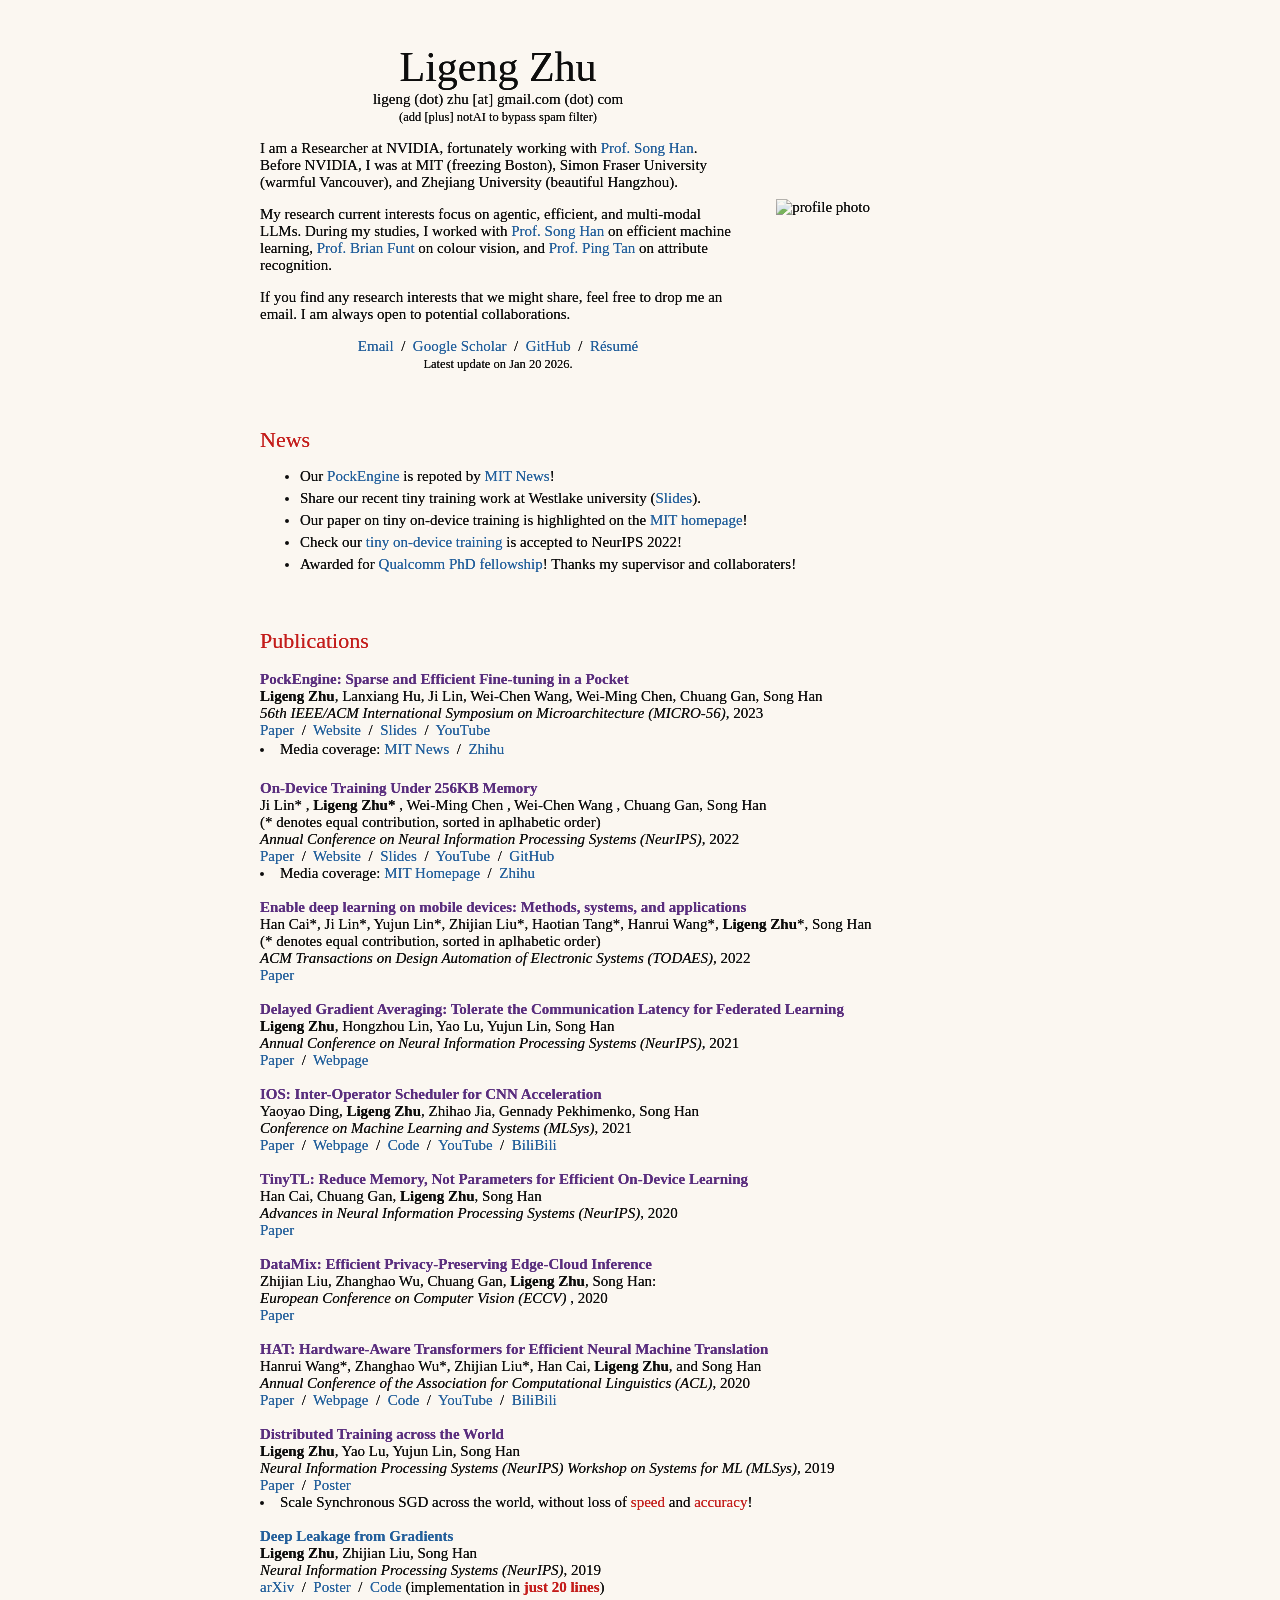
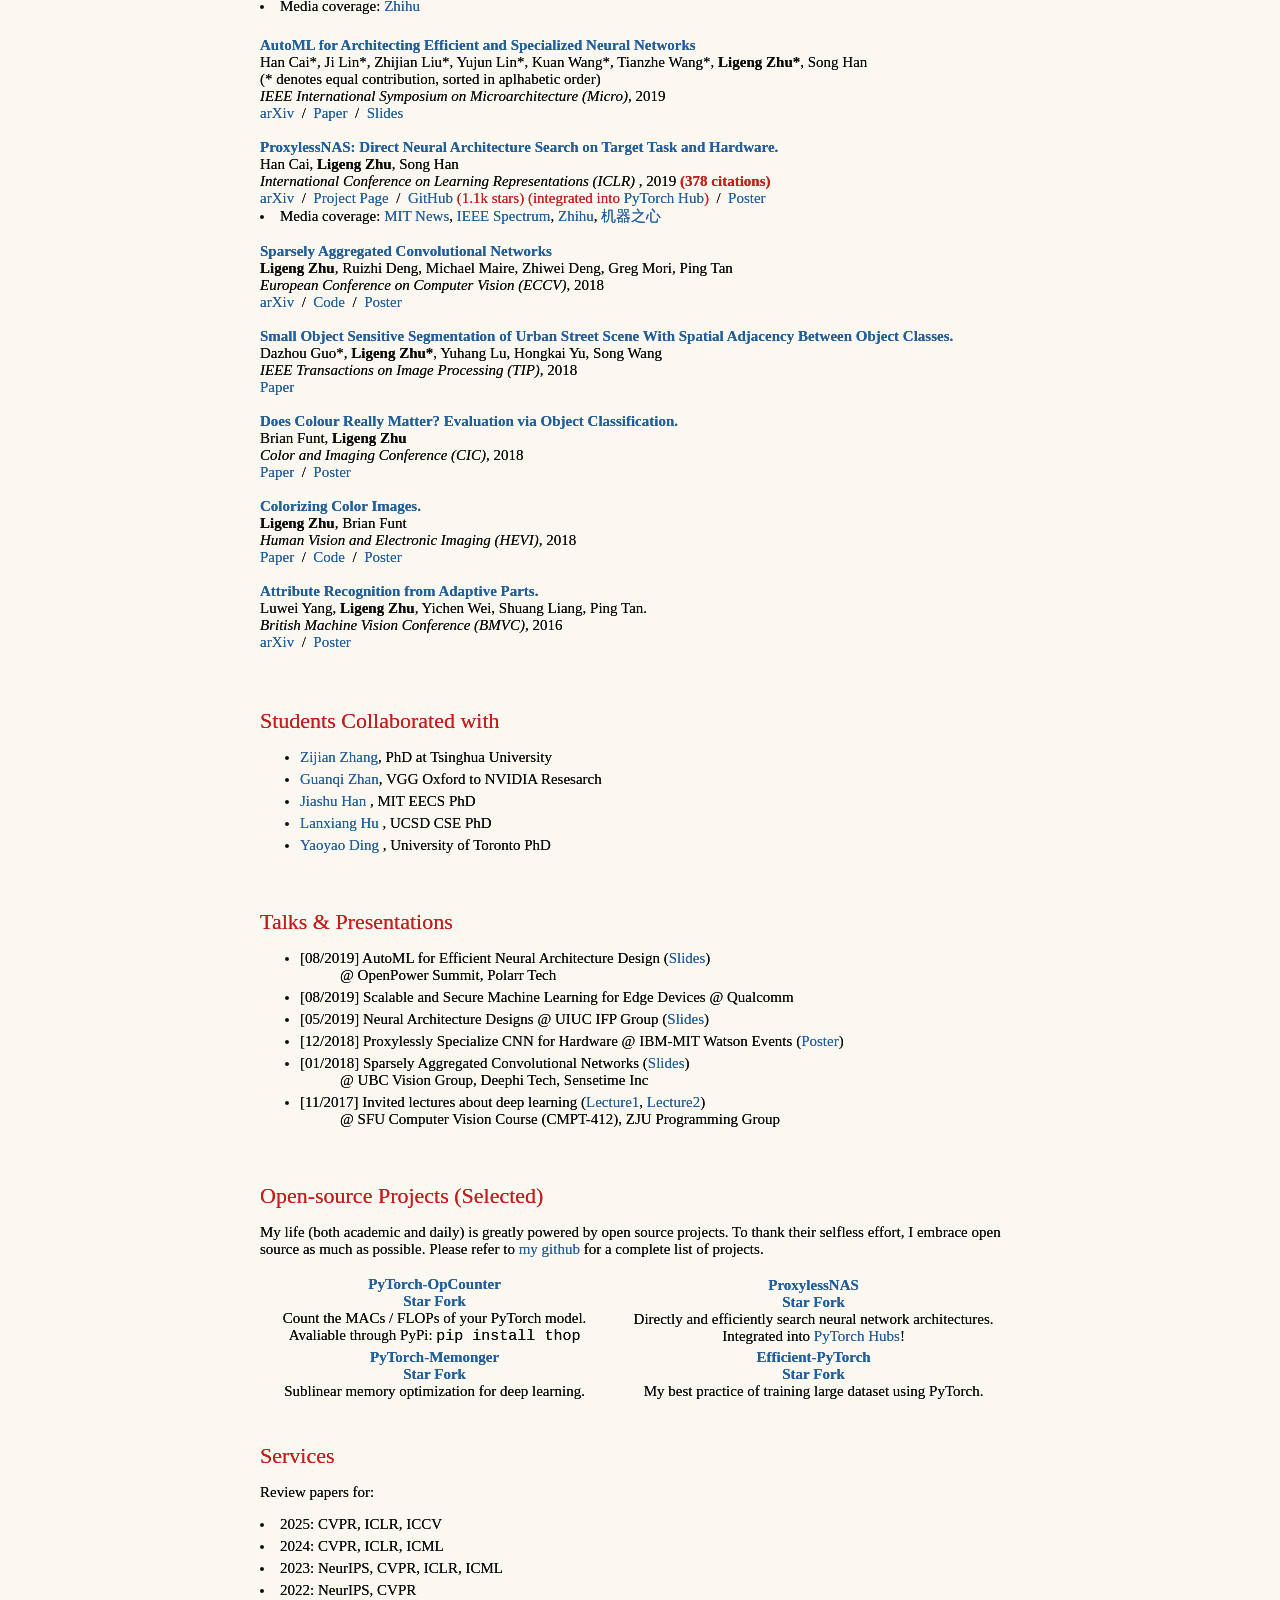
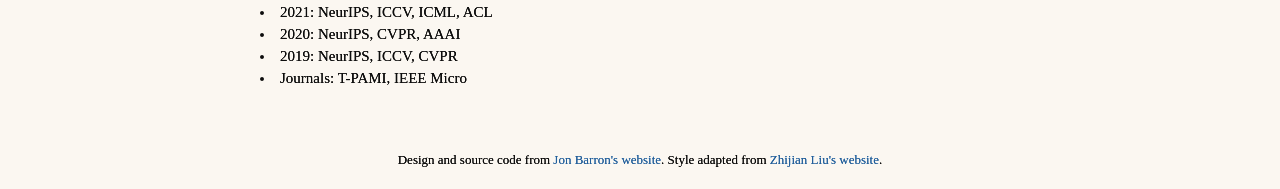
==== docs/index.html @ ff7c4a6d "feat: Update personal information, research interests, and collaborators on the homepage, along with" ====
<!DOCTYPE HTML>
<html lang="en">

<head>
  <title>Ligeng Zhu's homepage</title>

  <meta content="text/html; charset=utf-8" http-equiv="Content-Type">

  <meta name="author" content="Ligeng Zhu" />
  <meta name="viewport" content="width=device-width, initial-scale=1">

  <link rel="stylesheet" type="text/css" href="style.css" />
  <link rel="canonical" href="https://leonidk.com/">

  <LINK REL="SHORTCUT ICON" HREF="favicon.ico">
</head>

<body>
  <table
    style="width:100%;max-width:800px;border:0px;border-spacing:0px;border-collapse:separate;margin-right:auto;margin-left:auto;">
    <tr style="padding:0px">
      <td style="padding:0px">
        <table
          style="width:100%;border:0px;border-spacing:0px;border-collapse:separate;margin-right:auto;margin-left:auto;">
          <tr style="padding:0px">
            <td style="padding:2.5%;width:60%;vertical-align:middle">
              <p align="center">
                <name>Ligeng Zhu</name> <br>
                ligeng (dot) zhu [at] gmail.com (dot) com <br>
                <small> (add [plus] notAI to bypass spam filter) </small>
              </p>
              <p>
                I am a Researcher at NVIDIA, fortunately working with <a href="https://songhan.mit.edu">Prof. Song
                  Han</a>.
                Before NVIDIA, I was at MIT (freezing Boston), Simon Fraser University (warmful Vancouver), and Zhejiang
                University (beautiful Hangzhou).
              </p>
              <p>
                <!-- My research interests focus on <b>automated</b>, <b>scalable</b> and <b>efficient</b> machine learning. -->
                My research current interests focus on agentic, efficient, and multi-modal LLMs.

                During my studies, I worked with
                <a href="https://songhan.mit.edu">Prof. Song Han</a> on efficient machine learning,
                <a href="https://www2.cs.sfu.ca/~funt/">Prof. Brian Funt</a> on colour vision,
                and <a href="https://www.cs.sfu.ca/~pingtan/">Prof. Ping Tan</a> on attribute recognition.
              </p>
              <p>
                If you find any research interests that we might share, feel free to drop me an email. I am always open
                to potential collaborations.
              </p>
              <p align="center">
                <a href="mailto:ligeng.zhu+homepage@gmail.com">Email</a>
                &nbsp;/&nbsp; <a href="https://scholar.google.com/citations?user=y0LVrtgAAAAJ">Google Scholar</a>
                <!-- &nbsp;/&nbsp; <a href="https://www.linkedin.com/in/ligeng-zhu/">LinkedIn</a> -->
                &nbsp;/&nbsp; <a href="https://github.com/lyken17">GitHub</a>
                &nbsp;/&nbsp; <a href="assets/Resume_Ligeng_Zhu_EN.pdf">Résumé</a>
                <br> <small> Latest update on Jan 20 2026. </small>
              </p>
            </td>
            <td style="padding:2.5%;width:33%;max-width:40%">
              <img style="width:100%;max-width:100%" alt="profile photo"
                src="https://s.gravatar.com/avatar/3b0c57abe05e251bbcea1a00c60b67d2?s=240">
            </td>
          </tr>
        </table>

        <table width="100%" align="center" border="0" cellspacing="0" cellpadding="20">
          <tbody>
            <tr>
              <td>
                <heading>News</heading>
                <ul>
                  <li>
                    Our <a href="https://pockengine.mit.edu/">PockEngine</a> is repoted by <a
                      href="https://news.mit.edu/2023/technique-enables-ai-edge-devices-keep-learning-over-time">MIT
                      News</a>!
                  </li>
                  <li>
                    Share our recent tiny training work at Westlake university (<a
                      href="assets/slides/tiny_training.pdf">Slides</a>).
                  </li>
                  <li>
                    Our paper on tiny on-device training is highlighted on the <a
                      href="http://web.mit.edu/spotlight/learning-edge/">MIT homepage</a>!
                  </li>
                  <li>
                    Check our <a href="https://tinytraining.mit.edu/">tiny on-device training</a> is accepted to NeurIPS
                    2022!
                  </li>
                  <li>
                    Awarded for <a
                      href="https://www.qualcomm.com/research/university-relations/innovation-fellowship/2022-north-america">Qualcomm
                      PhD fellowship</a>! Thanks my supervisor and collaboraters!
                  </li>
                  <!-- <li>
                    Check our <a href="https://tinytraining.mit.edu/">recent work</a> that enables a 256kb Micro-Controller to continously adapt to differnet environemnts!
                  </li> -->
                  <!-- <li>
                    Delayed Gradient Averaging is going to appear on <a href="https://neurips.org">NeurIPS 2021</a>.
                    Welcome to our poster session!
                  </li> -->
                  <!-- <li>
                    We are going to present IOS - Inter-Operator Scheduler at <a href="https://mlsys.org">MLSys
                      2021</a>. Welcome to stop by!
                  </li> -->
                  <!-- <li>Co-host <a href="https://hangzhang.org/CVPR2020/">Automated Deep Learning</a> workshop with Amazon Team. 
                    We provide hands on tutorial about Once-for-All, which enables specialization in minutes! 
                    Welcome to play it on <a href="https://colab.research.google.com/github/mit-han-lab/once-for-all/blob/master/tutorial/ofa.ipynb">colab</a>.
                  </li> -->
                  <!-- <li>Two papers are going to appear on NeurIPS. Vancouver, I am back!
                    <ul>
                      <li><a href="https://arxiv.org/abs/1906.08935">
                        Deep Leakage from Gradients
                      </a> on Thu Dec 12th 05 -- 07 PM @ East Exhibition Hall B + C #154
                      </li> 
                      <li><a href="">
                        Distributed Training across the World
                      </a> on Fri Dec 13th 10 AM -- 11 AM @ East Meeting Rooms 11 + 12
                      </li> 
                    </ul>
                  </li>
                  <li>The manuscript of <a href="https://arxiv.org/abs/1904.10616">Design Automation for Efficient Deep Learning Computing</a> is available on arXiv.</li> -->
                </ul>
              </td>
            </tr>

            <td width="100%" valign="middle">
              <heading>Publications</heading><br><br>
              <div>
                <a href="">
                  <papertitle>PockEngine: Sparse and Efficient Fine-tuning in a Pocket</papertitle>
                </a>
                <br>
                <strong>Ligeng Zhu</strong>, Lanxiang Hu, Ji Lin, Wei-Chen Wang, Wei-Ming Chen, Chuang Gan, Song Han
                <br>
                <em> 56th IEEE/ACM International Symposium on Microarchitecture (MICRO-56)</em>, 2023
                <br>
                <a href="https://arxiv.org/abs/2310.17752">Paper</a>
                &nbsp;/&nbsp;
                <a href="https://pockengine.mit.edu/">Website</a>
                &nbsp;/&nbsp;
                <a href="https://github.com/Lyken17/micro23/blob/master/Micro23-PockEngine-Slides.pdf">Slides</a>
                &nbsp;/&nbsp;
                <a href="https://youtu.be/-7r-TJ5I1NA">YouTube</a>
                <!-- &nbsp;/&nbsp;  -->
                <br>
                <li>
                  Media coverage:
                  <a href="https://news.mit.edu/2023/technique-enables-ai-edge-devices-keep-learning-over-time">MIT
                    News</a>
                  &nbsp;/&nbsp;
                  <a href="https://www.zhihu.com/question/565161486/answer/2779305863">Zhihu</a>
                </li>
                <br>
              </div>

              <div>
                <a href="">
                  <papertitle>On-Device Training Under 256KB Memory</papertitle>
                </a>
                <br>
                Ji Lin* , <strong>Ligeng Zhu*</strong> , Wei-Ming Chen , Wei-Chen Wang , Chuang Gan, Song Han
                <br>
                (* denotes equal contribution, sorted in aplhabetic order)
                <br>
                <em> Annual Conference on Neural Information Processing Systems (NeurIPS)</em>, 2022
                <br>
                <a href="https://arxiv.org/abs/2206.15472">Paper</a>
                &nbsp;/&nbsp;
                <a href="https://tinytraining.mit.edu/">Website</a>
                &nbsp;/&nbsp;
                <a href="https://tinytraining.mit.edu/assets/on-device-training.pdf">Slides</a>
                &nbsp;/&nbsp;
                <a href="https://youtu.be/XaDCO8YtmBw">YouTube</a>
                &nbsp;/&nbsp;
                <a href="https://github.com/mit-han-lab/tiny-training">GitHub</a>
                <!-- &nbsp;/&nbsp;  -->
                <br>
                <li>
                  Media coverage:
                  <a href="http://web.mit.edu/spotlight/learning-edge/">MIT Homepage</a>
                  &nbsp;/&nbsp;
                  <a href="https://www.zhihu.com/question/565161486/answer/2779305863">Zhihu</a>
                </li>
              </div>
              <br>

              <div>
                <a href="">
                  <papertitle>Enable deep learning on mobile devices: Methods, systems, and applications</papertitle>
                </a>
                <br>
                Han Cai*, Ji Lin*, Yujun Lin*, Zhijian Liu*, Haotian Tang*, Hanrui Wang*, <strong>Ligeng Zhu</strong>*,
                Song Han
                <br>
                (* denotes equal contribution, sorted in aplhabetic order)
                <br>
                <em> ACM Transactions on Design Automation of Electronic Systems (TODAES)</em>, 2022
                <br>
                <a href="https://dl.acm.org/doi/pdf/10.1145/3486618">Paper</a>
                <br>
              </div>
              <br>

              <div>
                <a href="">
                  <papertitle>Delayed Gradient Averaging: Tolerate the Communication Latency for Federated Learning
                  </papertitle>
                </a>
                <br>
                <strong>Ligeng Zhu</strong>, Hongzhou Lin, Yao Lu, Yujun Lin, Song Han
                <br>
                <em> Annual Conference on Neural Information Processing Systems (NeurIPS)</em>, 2021
                <br>
                <a href="https://dga.hanlab.ai/assets/neurips21_dga.pdf">Paper</a>
                &nbsp;/&nbsp;
                <a href="http://dga.hanlab.ai/">Webpage</a>
                <!-- &nbsp;/&nbsp;  -->
                <!-- <a href="https://github.com/mit-han-lab/inter-operator-scheduler">Code</a>
                &nbsp;/&nbsp; 
                <a href="https://www.youtube.com/watch?v=cS5I6CYMU2E">YouTube</a>
                &nbsp;/&nbsp; 
                <a href="https://www.bilibili.com/video/BV1w54y187G1">BiliBili</a> -->
                <br>
              </div>
              <br>

              <div>
                <a href="">
                  <papertitle>IOS: Inter-Operator Scheduler for CNN Acceleration
                  </papertitle>
                </a>
                <br>
                Yaoyao Ding, <strong>Ligeng Zhu</strong>, Zhihao Jia, Gennady Pekhimenko, Song Han
                <br>
                <em> Conference on Machine Learning and Systems (MLSys)</em>, 2021
                <br>
                <a href="https://arxiv.org/abs/2011.01302">Paper</a>
                &nbsp;/&nbsp;
                <a href="http://www.yaoyaoding.com/ios/">Webpage</a>
                &nbsp;/&nbsp;
                <a href="https://github.com/mit-han-lab/inter-operator-scheduler">Code</a>
                &nbsp;/&nbsp;
                <a href="https://www.youtube.com/watch?v=cS5I6CYMU2E">YouTube</a>
                &nbsp;/&nbsp;
                <a href="https://www.bilibili.com/video/BV1w54y187G1">BiliBili</a>
                <br>
              </div>
              <br>

              <div>
                <a href="">
                  <papertitle> TinyTL: Reduce Memory, Not Parameters for Efficient On-Device Learning </papertitle>
                </a>
                <br>
                Han Cai, Chuang Gan, <strong>Ligeng Zhu</strong>, Song Han
                <br>
                <em> Advances in Neural Information Processing Systems (NeurIPS)</em>, 2020
                <br>
                <a href="https://www.ecva.net/papers/eccv_2020/papers_ECCV/papers/123560562.pdf">Paper</a>
                <br>
              </div>
              <br>

              <div>
                <a href="">
                  <papertitle> DataMix: Efficient Privacy-Preserving Edge-Cloud Inference </papertitle>
                </a>
                <br>
                Zhijian Liu, Zhanghao Wu, Chuang Gan, <strong>Ligeng Zhu</strong>, Song Han:
                <br>
                <em> European Conference on Computer Vision (ECCV) </em>, 2020
                <br>
                <a href="https://www.ecva.net/papers/eccv_2020/papers_ECCV/papers/123560562.pdf">Paper</a>
                <br>
              </div>
              <br>

              <div>
                <a href="">
                  <papertitle>HAT: Hardware-Aware Transformers for Efficient Neural Machine Translation</papertitle>
                </a>
                <br>
                Hanrui Wang*, Zhanghao Wu*, Zhijian Liu*, Han Cai, <strong>Ligeng Zhu</strong>, and Song Han
                <br>
                <em> Annual Conference of the Association for Computational Linguistics (ACL)</em>, 2020
                <br>
                <a href="https://arxiv.org/abs/2005.14187">Paper</a>
                &nbsp;/&nbsp;
                <a href="https://hat.mit.edu/">Webpage</a>
                &nbsp;/&nbsp;
                <a href="https://github.com/mit-han-lab/hardware-aware-transformers">Code</a>
                &nbsp;/&nbsp;
                <a href="https://www.youtube.com/watch?v=N_tH1jIbqCw">YouTube</a>
                &nbsp;/&nbsp;
                <a href="https://www.bilibili.com/video/BV1mt4y197FL">BiliBili</a>
                <br>
              </div>
              <br>

              <div>
                <a href="">
                  <papertitle>Distributed Training across the World</papertitle>
                </a>
                <br>
                <strong>Ligeng Zhu</strong>,
                Yao Lu,
                Yujun Lin,
                Song Han
                <br>
                <em>Neural Information Processing Systems (NeurIPS) Workshop on Systems for ML (MLSys),</em> 2019
                <br>
                <a href="https://hanlab.mit.edu/projects/dts">Paper</a>
                &nbsp;/&nbsp;
                <a href="assets/posters/19-nips-dts.pdf">Poster</a>
                <br>
                <li>Scale Synchronous SGD across the world, without loss of <font color="red">speed</font> and <font
                    color="red">accuracy</font>!</li>
              </div>
              <br>

              <div>
                <a href="https://arxiv.org/abs/1906.08935">
                  <papertitle>Deep Leakage from Gradients</papertitle>
                </a>
                <br>
                <strong>Ligeng Zhu</strong>,
                Zhijian Liu,
                Song Han
                <br>
                <em>Neural Information Processing Systems (NeurIPS)</em>, 2019
                <br>
                <a href="https://arxiv.org/abs/1906.08935">arXiv</a>
                &nbsp;/&nbsp;
                <a href="assets/posters/19-nips-dlg.pdf">Poster</a>
                &nbsp;/&nbsp;
                <a href="https://gist.github.com/Lyken17/91b81526a8245a028d4f85ccc9191884">Code</a> (implementation in
                <font color="red"><strong>just 20 lines</strong></font>)
              </div>
              <li>
                Media coverage:
                <a href="https://www.zhihu.com/question/345365328/answer/930250128">Zhihu</a>
              </li>
              <br>

              <div>
                <a href="https://ieeexplore.ieee.org/document/8897011">
                  <papertitle>AutoML for Architecting Efficient and Specialized Neural Networks</papertitle>
                </a><br>
                Han Cai*,
                Ji Lin*,
                Zhijian Liu*,
                Yujun Lin*,
                Kuan Wang*,
                Tianzhe Wang*,
                <strong>Ligeng Zhu*</strong>,
                Song Han
                <br>
                (* denotes equal contribution, sorted in aplhabetic order)
                <br>
                <em>IEEE International Symposium on Microarchitecture (Micro)</em>, 2019
                <br>
                <a href="https://arxiv.org/abs/1904.10616">arXiv</a> &nbsp;/&nbsp;
                <a href="https://ieeexplore.ieee.org/document/8897011">Paper</a> &nbsp;/&nbsp;
                <a href="https://www.dropbox.com/s/qipuwtjktnkhhr0/CVPR%2719%20Song%20Han.pdf?dl=0">Slides</a>
              </div><br>

              <div>
                <a href="https://arxiv.org/abs/1812.00332">
                  <papertitle>ProxylessNAS: Direct Neural Architecture Search on Target Task and Hardware.</papertitle>
                </a>
                <br>
                Han Cai,
                <strong>Ligeng Zhu</strong>,
                Song Han
                <br>

                <em>International Conference on Learning Representations (ICLR) </em>, 2019 <font color="red">
                  <strong>(378 citations)</strong>
                </font>
                <br>
                <a href="https://arxiv.org/abs/1812.00332">arXiv</a> &nbsp;/&nbsp;
                <a href="https://hanlab.mit.edu/projects/proxylessNAS">Project Page</a> &nbsp;/&nbsp;
                <a href="https://github.com/MIT-HAN-LAB/ProxylessNAS">GitHub</a>
                <font color="red">(1.1k stars)</font>
                <font color="red">(integrated into <a
                    href="https://pytorch.org/hub/pytorch_vision_proxylessnas/">PyTorch Hub</a>)</font>
                &nbsp;/&nbsp; <a href="assets/posters/19-iclr-poster.pdf">Poster</a>
                <br>
                <li>Media coverage:
                  <a href="http://news.mit.edu/2019/convolutional-neural-network-automation-0321">MIT News</a>,
                  <a href="https://spectrum.ieee.org/tech-talk/computing/networks/using-ai-to-make-better-ai">IEEE
                    Spectrum</a>,
                  <a href="https://www.zhihu.com/question/296404213/answer/547163236">Zhihu</a>,
                  <a href="https://www.jiqizhixin.com/articles/2018-12-07-8">机器之心</a>
                </li>
              </div><br>

              <div>
                <a href="https://arxiv.org/abs/1801.05895">
                  <papertitle>Sparsely Aggregated Convolutional Networks</papertitle>
                </a><br>
                <strong>Ligeng Zhu</strong>,
                Ruizhi Deng,
                Michael Maire,
                Zhiwei Deng,
                Greg Mori,
                Ping Tan
                <br>
                <em>European Conference on Computer Vision (ECCV)</em>, 2018
                <br>
                <a href="https://arxiv.org/abs/1801.05895">arXiv</a>
                &nbsp;/&nbsp; <a href="https://github.com/lyken17/sparsenet">Code</a>
                &nbsp;/&nbsp; <a href="assets/posters/18-eccv-poster.pdf">Poster</a>
              </div><br>

              <div>
                <a href="https://ieeexplore.ieee.org/document/8581453">
                  <papertitle>Small Object Sensitive Segmentation of Urban Street Scene With Spatial Adjacency Between
                    Object Classes.</papertitle>
                </a>
                <br>
                Dazhou Guo*,
                <strong>Ligeng Zhu*</strong>,
                Yuhang Lu,
                Hongkai Yu,
                Song Wang
                <br>
                <em>IEEE Transactions on Image Processing (TIP)</em>, 2018
                <br>
                <a href="https://ieeexplore.ieee.org/document/8581453">Paper</a>
              </div><br>

              <div>
                <a href="https://www2.cs.sfu.ca/~funt/Funt_Zhu_DoesColourMatter_CIC26_2018.pdf">
                  <papertitle>Does Colour Really Matter? Evaluation via Object Classification.</papertitle>
                </a>
                <br>
                Brian Funt,
                <strong>Ligeng Zhu</strong>
                <br>
                <em> Color and Imaging Conference (CIC)</em>, 2018
                <br>
                <a href="https://www2.cs.sfu.ca/~funt/Funt_Zhu_DoesColourMatter_CIC26_2018.pdf">Paper</a>
                &nbsp;/&nbsp; <a href="assets/posters/18-cic-poster.pdf">Poster</a>
              </div><br>

              <div>
                <a href="https://doi.org/10.2352/ISSN.2470-1173.2018.14.HVEI-541">
                  <papertitle>Colorizing Color Images.</papertitle>
                </a>
                <br>
                <strong>Ligeng Zhu</strong>,
                Brian Funt
                <br>
                <em>Human Vision and Electronic Imaging (HEVI)</em>, 2018
                <br>
                <a href="https://doi.org/10.2352/ISSN.2470-1173.2018.14.HVEI-541">Paper</a>
                &nbsp;/&nbsp; <a href="https://github.com/Lyken17/Colorize-Color-Images">Code</a>
                &nbsp;/&nbsp; <a href="assets/posters/18-hvei-poster.pdf">Poster</a>
              </div><br>

              <div>
                <a href="https://arxiv.org/abs/1607.01437">
                  <papertitle>Attribute Recognition from Adaptive Parts.</papertitle>
                </a>
                <br>
                Luwei Yang,
                <strong>Ligeng Zhu</strong>,
                Yichen Wei, Shuang Liang, Ping Tan.
                <br>
                <em>British Machine Vision Conference (BMVC)</em>, 2016
                <br>
                <a href="https://arxiv.org/abs/1607.01437">arXiv</a>
                &nbsp;/&nbsp; <a href="assets/posters/16-bmvc-poster.pdf">Poster</a>
              </div><br>
            </td>

            <tr>
              <td>
                <heading>Students Collaborated with</heading>
                <ul>
                  <li><a href="#">Zijian Zhang</a>, PhD at Tsinghua University</li>
                  <li><a href="#">Guanqi Zhan</a>, VGG Oxford to NVIDIA Resesarch</li>
                  <li><a href="https://scholar.google.com/citations?user=aH5QOEcAAAAJ">Jiashu Han</a> , MIT EECS PhD
                  </li>
                  <li><a href="https://snyhlxde1.github.io/">Lanxiang Hu</a> , UCSD CSE PhD </li>
                  <li><a href="https://www.cs.toronto.edu/~yaoyao/">Yaoyao Ding</a> , University of Toronto PhD</li>
                </ul>
              </td>
            </tr>

            <tr>
              <td>
                <heading>Talks & Presentations</heading>
                <ul>
                  <!-- <li>[03/2020] Scalable and Secure Federated Learning (<a href="assets/slides/2020-03-FL.pdf">Slides</a>)
                      <ul>
                        @ UCSD SVCL, Xilinx, Dawnlight, NYU System Group
                      </ul>
                    </li>
                    <li>[12/2019] Distributed Training across the World 
                      @ MIT CSAIL Fast ML  (<a href="assets/slides/19-CSAIL-Fast-ML.pdf">Slides</a>) 
                    </li> -->
                  <li>[08/2019] AutoML for Efficient Neural Architecture Design (<a
                      href="https://static.sched.com/hosted_files/openpowerna19/43/proxyless%40summit.pdf">Slides</a>)
                    <ul>@ OpenPower Summit, Polarr Tech</ul>
                  </li>
                  <li>[08/2019] Scalable and Secure Machine Learning for Edge Devices @ Qualcomm </li>
                  <li>[05/2019] Neural Architecture Designs @ UIUC IFP Group (<a
                      href="assets/slides/ligeng's presentation@UIUC IFP.pdf">Slides</a>) </li>
                  <li>[12/2018] Proxylessly Specialize CNN for Hardware @ IBM-MIT Watson Events (<a
                      href="assets/posters/18-ibm_proxyless.pdf">Poster</a>) </li>
                  <li>[01/2018] Sparsely Aggregated Convolutional Networks (<a
                      href="assets/posters/18-SparseNet@ver1.pdf">Slides</a>)
                    <ul> @ UBC Vision Group, Deephi Tech, Sensetime Inc</ul>
                  </li>
                  <li>[11/2017] Invited lectures about deep learning
                    (<a href="https://bit.ly/37UTJOo">Lecture1</a>,
                    <a href="https://bit.ly/34HWlxa">Lecture2</a>)
                    <ul>@ SFU Computer Vision Course (CMPT-412), ZJU Programming Group</ul>
                  </li>
                </ul>
              </td>
            </tr>

            <tr>
              <td>
                <heading>Open-source Projects (Selected)</heading>
                <p>
                  My life (both academic and daily) is greatly powered by open source projects. To thank their selfless
                  effort, I embrace open source as much as possible. Please refer to <a
                    href="https://github.com/Lyken17">my github</a> for a complete list of projects.
                </p>

                <table style="width:100%" valign="middle">
                  <tr>
                    <th>
                      <div>
                        <a href="https://github.com/Lyken17/pytorch-OpCounter">
                          <papertitle>PyTorch-OpCounter</papertitle>
                        </a>
                        <br>
                        <a class="github-button" href="https://github.com/lyken17/pytorch-OpCounter"
                          data-icon="octicon-star" data-show-count="true"
                          aria-label="Star lyken17/pytorch-OpCounter on GitHub">Star</a>
                        <a class="github-button" href="https://github.com/lyken17/pytorch-OpCounter/fork"
                          data-icon="octicon-repo-forked" data-show-count="true"
                          aria-label="Fork lyken17/pytorch-OpCounter on GitHub">Fork</a>
                        <br>
                        <span style="font-weight:normal">Count the MACs / FLOPs of your PyTorch model.</span>
                        <br>
                        <span style="font-weight:normal">Avaliable through PyPi:
                          <code>pip install thop</code>
                        </span>
                      </div>
                    </th>
                    <th>
                      <div>
                        <a href="https://github.com/mit-han-lab/ProxylessNAS">
                          <papertitle>ProxylessNAS</papertitle>
                        </a>
                        <br>
                        <a class="github-button" href="https://github.com/mit-han-lab/ProxylessNAS"
                          data-icon="octicon-star" data-show-count="true"
                          aria-label="Star lyken17/pytorch-OpCounter on GitHub">Star</a>
                        <a class="github-button" href="https://github.com/mit-han-lab/ProxylessNAS/fork"
                          data-icon="octicon-repo-forked" data-show-count="true"
                          aria-label="Fork lyken17/pytorch-OpCounter on GitHub">Fork</a>
                        <br>
                        <span style="font-weight:normal">Directly and efficiently search neural network
                          architectures.</span>
                        <br>
                        <span style="font-weight:normal">Integrated into <a
                            href="https://pytorch.org/hub/pytorch_vision_proxylessnas/">PyTorch Hubs</a>!
                        </span>
                      </div>
                    </th>
                  </tr>
                  <tr>
                    <th>
                      <div>
                        <a href="https://github.com/Lyken17/pytorch-memonger">
                          <papertitle>PyTorch-Memonger</papertitle>
                        </a>
                        <br>
                        <a class="github-button" href="https://github.com/Lyken17/pytorch-memonger"
                          data-icon="octicon-star" data-show-count="true"
                          aria-label="Star lyken17/pytorch-OpCounter on GitHub">Star</a>
                        <a class="github-button" href="https://github.com/Lyken17/pytorch-memonger/fork"
                          data-icon="octicon-repo-forked" data-show-count="true"
                          aria-label="Fork lyken17/pytorch-OpCounter on GitHub">Fork</a>
                        <br>
                        <span style="font-weight:normal">Sublinear memory optimization for deep learning.</span>
                        <br>
                      </div>
                    </th>
                    <th>
                      <div>
                        <a href="https://github.com/Lyken17/Efficient-PyTorch">
                          <papertitle>Efficient-PyTorch</papertitle>
                        </a>
                        <br>
                        <a class="github-button" href="https://github.com/Lyken17/Efficient-PyTorch"
                          data-icon="octicon-star" data-show-count="true"
                          aria-label="Star lyken17/pytorch-OpCounter on GitHub">Star</a>
                        <a class="github-button" href="https://github.com/Lyken17/Efficient-PyTorch/fork"
                          data-icon="octicon-repo-forked" data-show-count="true"
                          aria-label="Fork lyken17/pytorch-OpCounter on GitHub">Fork</a>
                        <br>
                        <span style="font-weight:normal">My best practice of training large dataset using
                          PyTorch.</span>
                        <br>
                      </div>
                    </th>
                  </tr>
                </table>
              </td>
            </tr>

            <tr>
              <td>
                <heading>Services</heading>
                <p>
                  Review papers for:
                  <li> 2025: CVPR, ICLR, ICCV </li>
                  <li> 2024: CVPR, ICLR, ICML </li>
                  <li> 2023: NeurIPS, CVPR, ICLR, ICML </li>
                  <li> 2022: NeurIPS, CVPR </li>
                  <li> 2021: NeurIPS, ICCV, ICML, ACL </li>
                  <li> 2020: NeurIPS, CVPR, AAAI </li>
                  <li> 2019: NeurIPS, ICCV, CVPR </li>
                  <li> Journals: T-PAMI, IEEE Micro </li>
                </p>
              </td>
            </tr>
          </tbody>

        </table>
        <table
          style="width:100%;border:0px;border-spacing:0px;border-collapse:separate;margin-right:auto;margin-left:auto;">
          <tr>
            <td style="padding:0px">
              <br>
              <p style="text-align:center;font-size:small;">
                Design and source code from <a style="font-size:small;" href="https://jonbarron.info">Jon Barron's
                  website</a>.
                Style adapted from <a style="font-size:small;" href="http://zhijianliu.com">Zhijian Liu's website</a>.
                </a>
              </p>
            </td>
          </tr>
        </table>
      </td>
    </tr>
  </table>
  <!-- Place this tag in your head or just before your close body tag. -->
  <script async defer src="https://buttons.github.io/buttons.js"></script>
  <!-- Global site tag (gtag.js) - Google Analytics -->
  <script async src="https://www.googletagmanager.com/gtag/js?id=UA-129647900-1"></script>
  <script>
    window.dataLayer = window.dataLayer || [];
    function gtag() { dataLayer.push(arguments); }
    gtag('js', new Date());
    gtag('config', 'UA-129647900-1');
  </script>
</body>

</html>
---- docs/style.css ----
a {
  text-decoration: none;
}

a:link {
  color: #0055aa;
  /*#07889b;*/
  /*#1772d0;*/
}

a:focus,
a:hover {
  color: #e37222;
  /*#f7b733;*/
  /*f09228;*/
  text-decoration: none;
}

body,
td,
th,
tr,
p,
a {
  font-family: "TeXGyrePagella", "Palatino Linotype", "Book Antiqua", Palatino, serif;
  /*'Lato', Verdana, Helvetica, sans-serif;*/
  font-size: 15px;
}

strong {
  font-family: "TeXGyrePagella", "Palatino Linotype", "Book Antiqua", Palatino, serif;
  /*'Lato', Verdana, Helvetica, sans-serif;*/
  font-size: 15px;
  /*14*/
}

heading {
  font-family: "TeXGyrePagella", "Palatino Linotype", "Book Antiqua", Palatino, serif;
  /*'Lato', Verdana, Helvetica, sans-serif;*/
  font-size: 22px;
  color: red;
  /*#e37222;*/
  /*#fc4a1a;*/
}

heading2 {
  font-family: "TeXGyrePagella", "Palatino Linotype", "Book Antiqua", Palatino, serif;
  /*'Lato', Verdana, Helvetica, sans-serif;*/
  font-size: 18px;
}

papertitle {
  font-family: "TeXGyrePagella", "Palatino Linotype", "Book Antiqua", Palatino, serif;
  /*'Lato', Verdana, Helvetica, sans-serif;*/
  font-size: 15px;
  /*14*/
  font-weight: 700;
}

name {
  font-family: "TeXGyrePagella", "Palatino Linotype", "Book Antiqua", Palatino, serif;
  /*'Lato', Verdana, Helvetica, sans-serif;*/
  font-size: 42px;
}

li:not(:last-child) {
  margin-top: 2px;
  margin-bottom: 5px;
}

.one {
  width: 160px;
  height: 160px;
  position: relative;
}

.two {
  width: 160px;
  height: 160px;
  position: absolute;
  transition: opacity 0.2s ease-in-out;
  -moz-transition: opacity 0.2s ease-in-out;
  -webkit-transition: opacity 0.2s ease-in-out;
}

.fade {
  transition: opacity 0.2s ease-in-out;
  -moz-transition: opacity 0.2s ease-in-out;
  -webkit-transition: opacity 0.2s ease-in-out;
}

span.highlight {
  background-color: #ffffd0;
}

@media screen {

  /* Leading rule */
  html {
    -webkit-filter: brightness(110%) contrast(90%) grayscale(20%) sepia(10%) !important;
  }

  /* Text contrast */
  html {
    text-shadow: 0 0 0 !important;
  }

  /* Full screen */
  *:-webkit-full-screen,
  *:-webkit-full-screen * {
    -webkit-filter: none !important;
  }

  /* Page background */
  html {
    background: white !important;
  }
}

/*# sourceMappingURL=style.css.map */
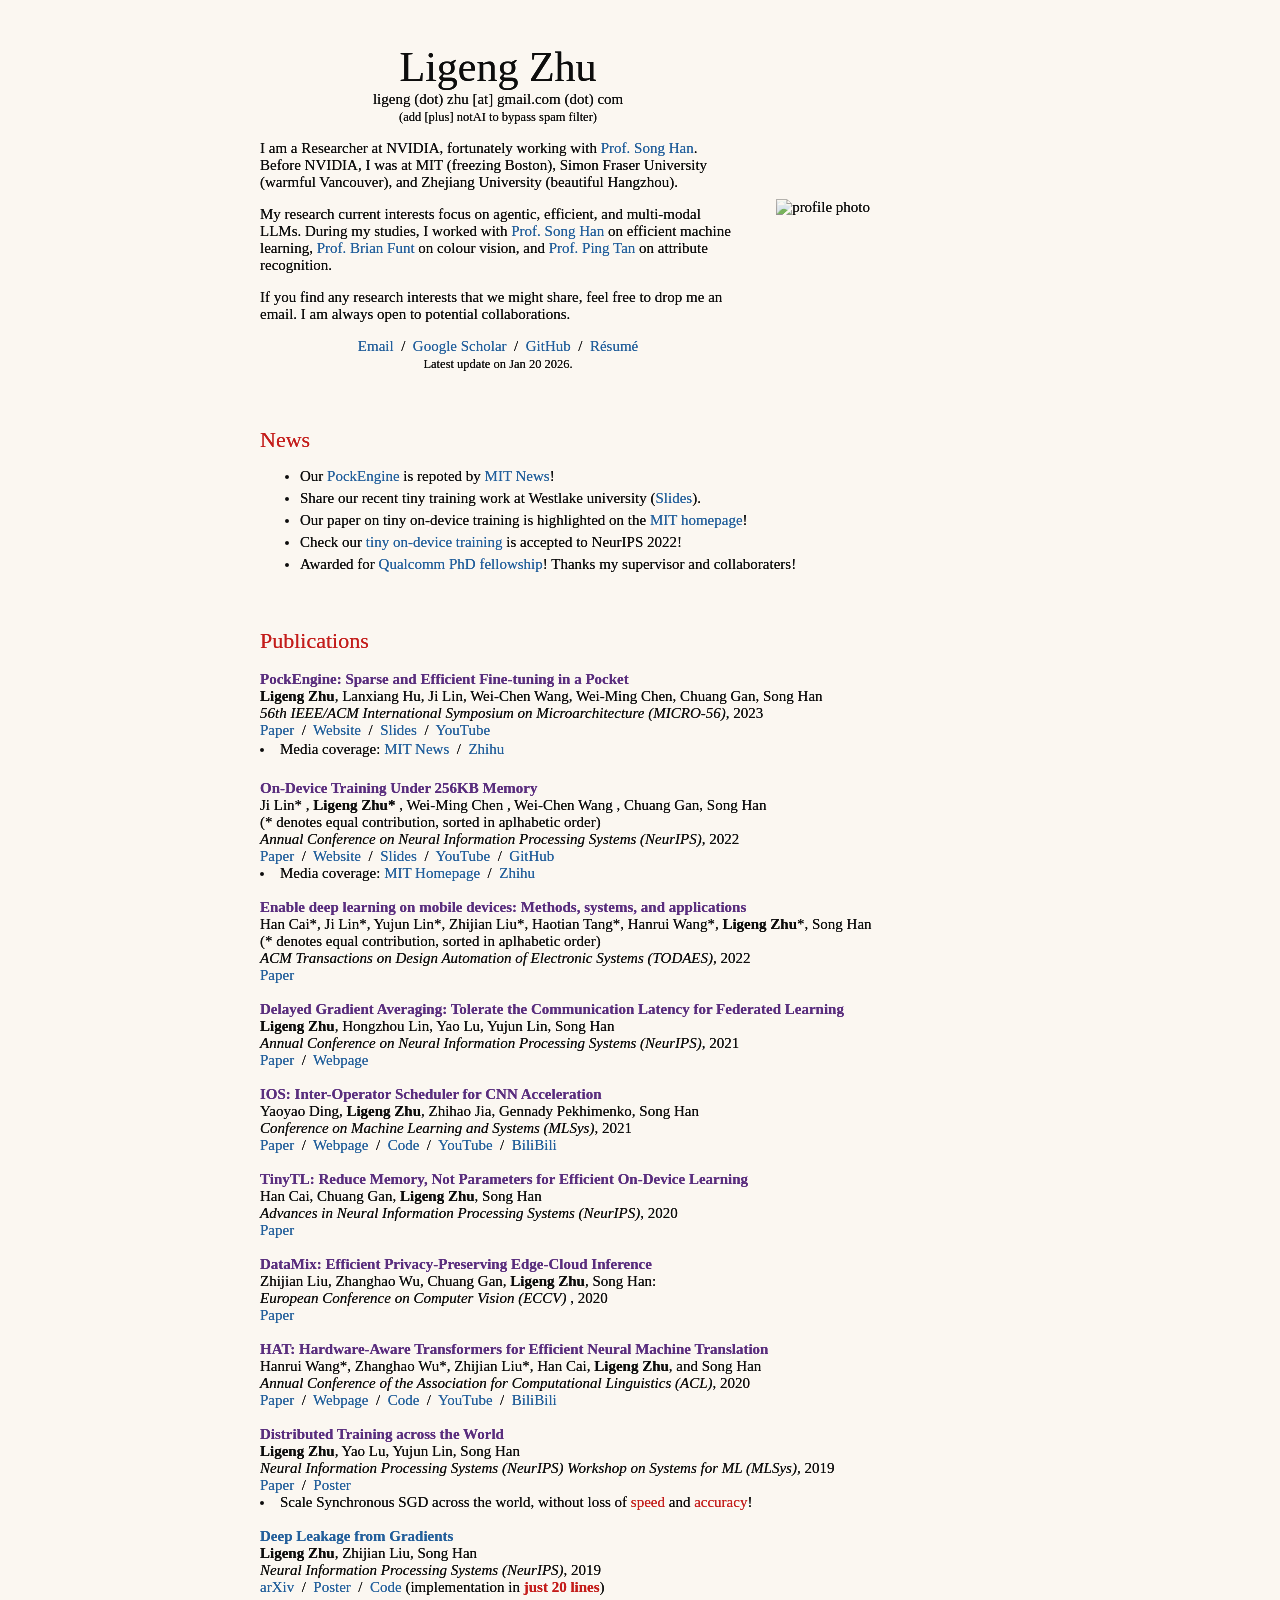
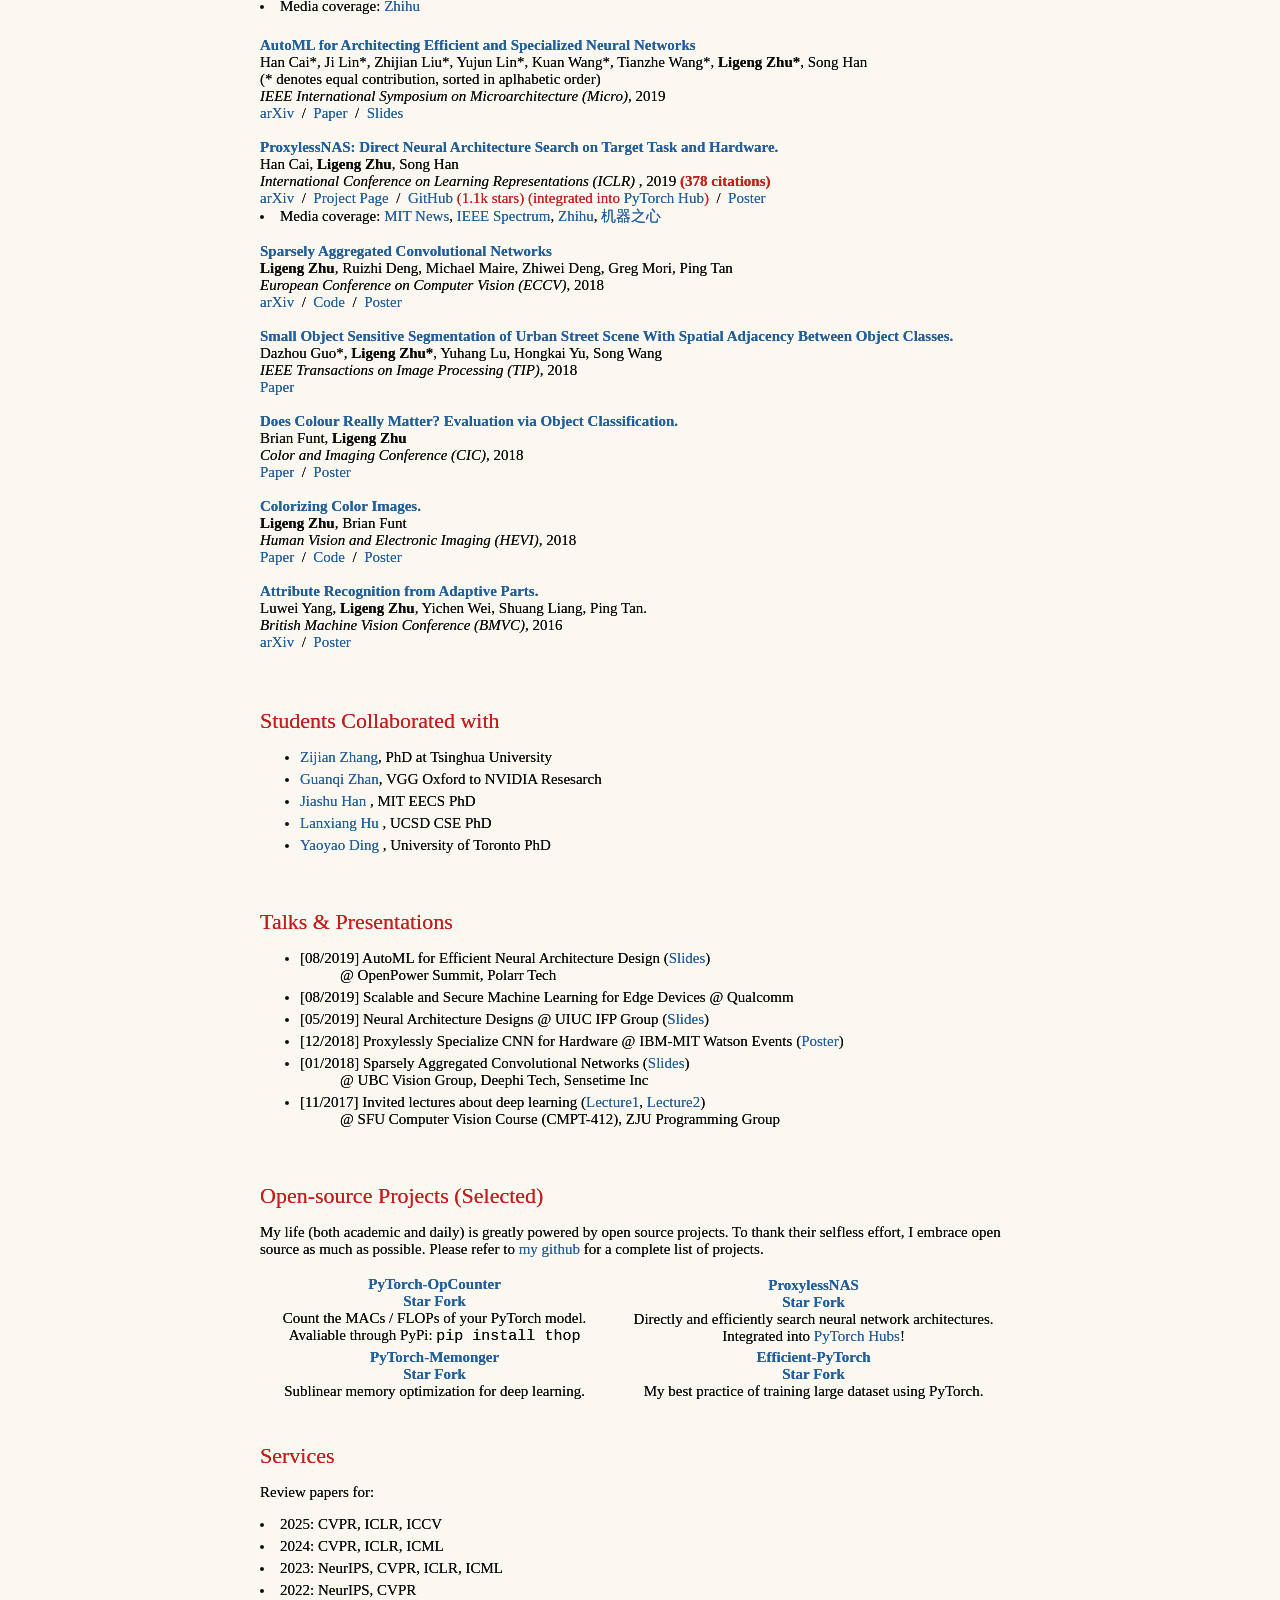
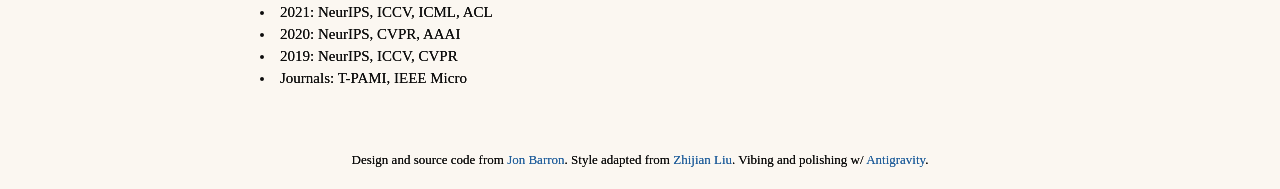
==== commit 262f5948: "docs: update website credits and add Antigravity attribution" ====
--- a/docs/index.html
+++ b/docs/index.html
@@ -643,10 +643,9 @@
             <td style="padding:0px">
               <br>
               <p style="text-align:center;font-size:small;">
-                Design and source code from <a style="font-size:small;" href="https://jonbarron.info">Jon Barron's
-                  website</a>.
-                Style adapted from <a style="font-size:small;" href="http://zhijianliu.com">Zhijian Liu's website</a>.
-                </a>
+                Design and source code from <a style="font-size:small;" href="https://jonbarron.info">Jon Barron</a>.
+                Style adapted from <a style="font-size:small;" href="http://zhijianliu.com">Zhijian Liu</a>.
+                Vibing and polishing w/ <a style="font-size:small;" href="https://antigravity.google">Antigravity</a>.
               </p>
             </td>
           </tr>
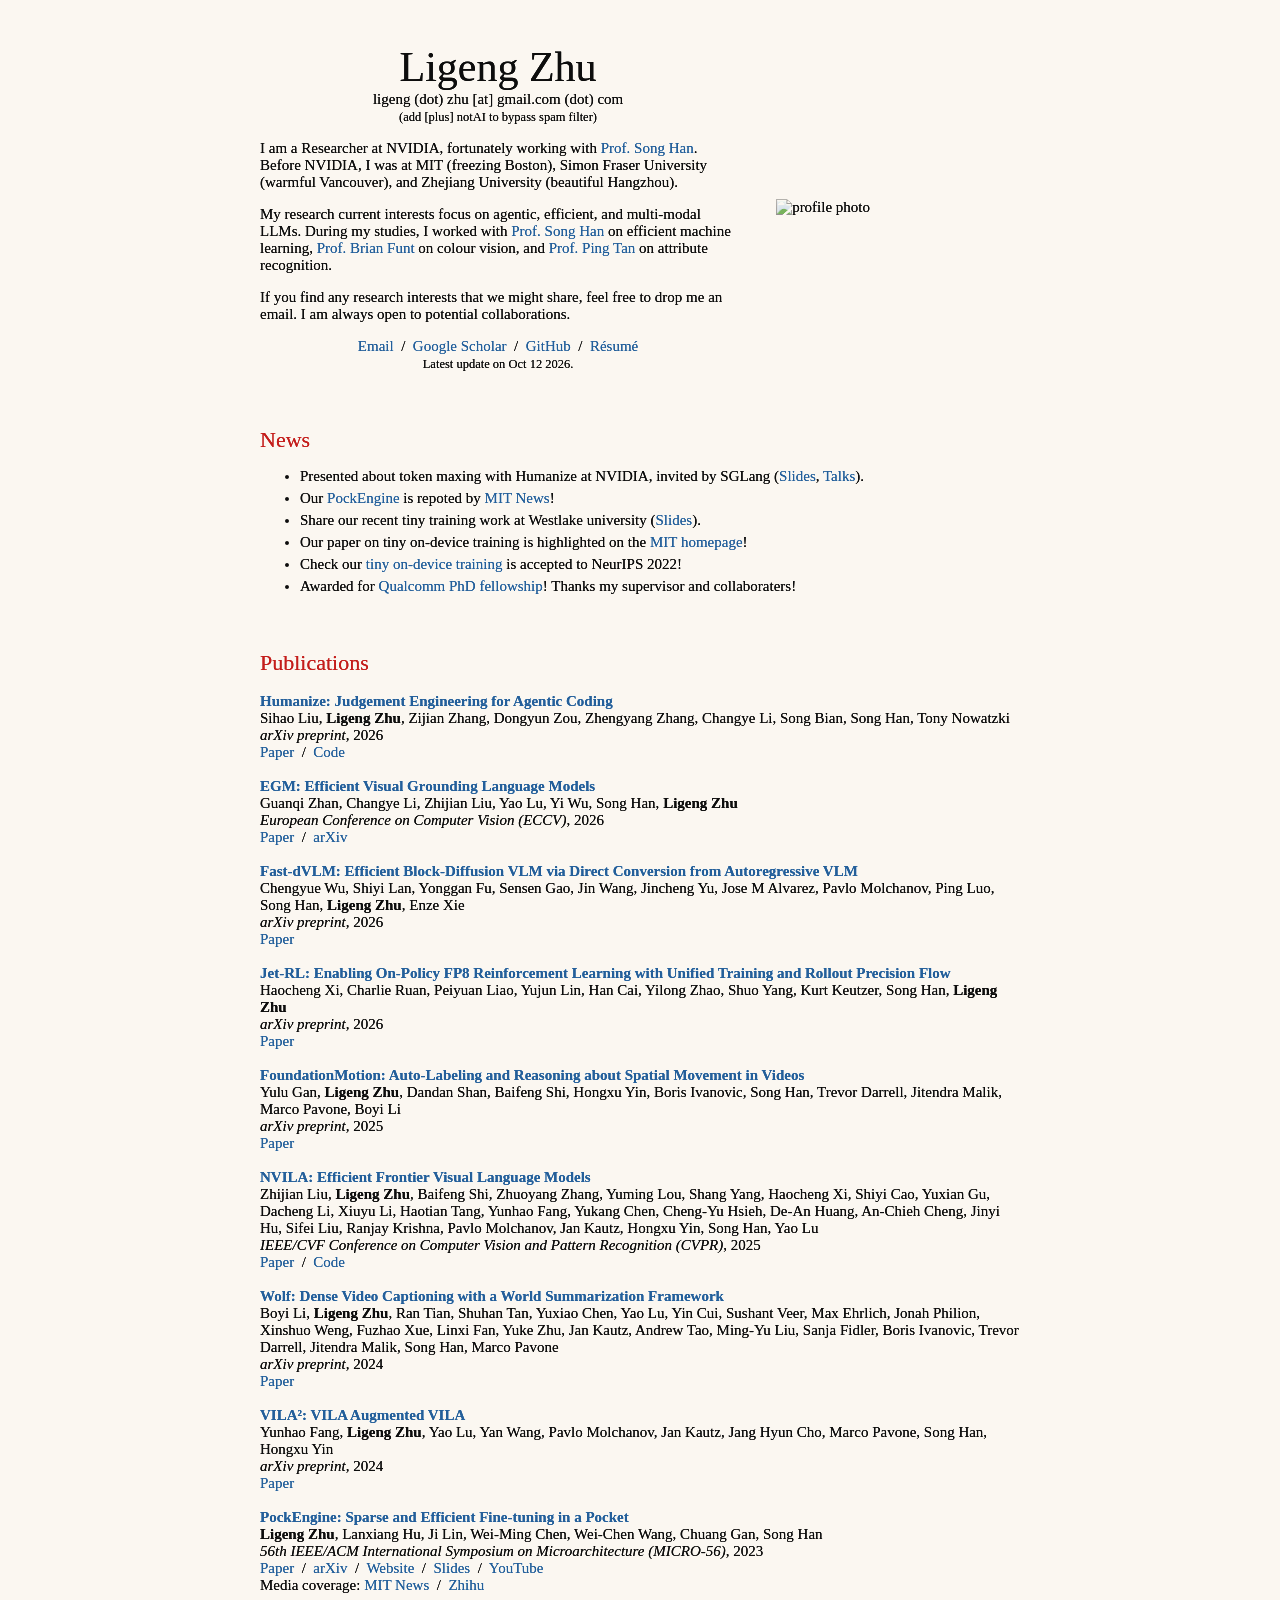
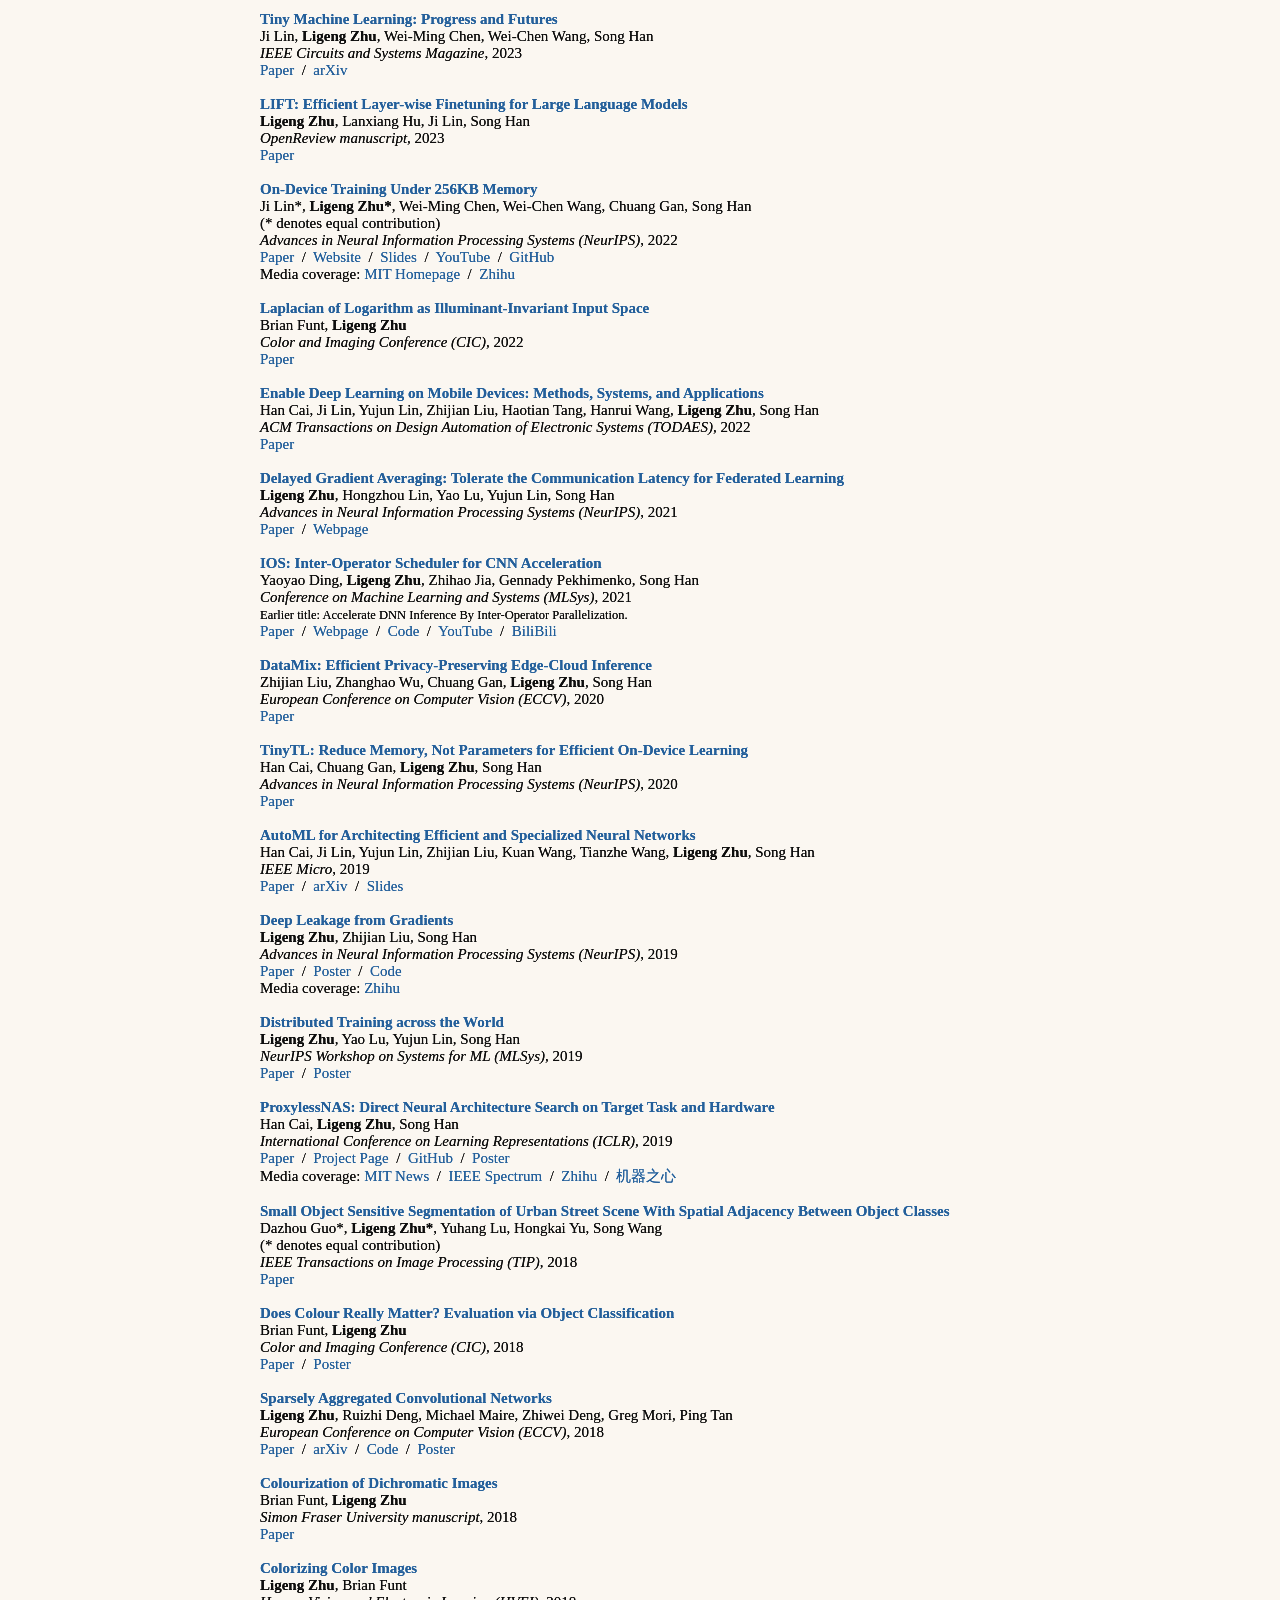
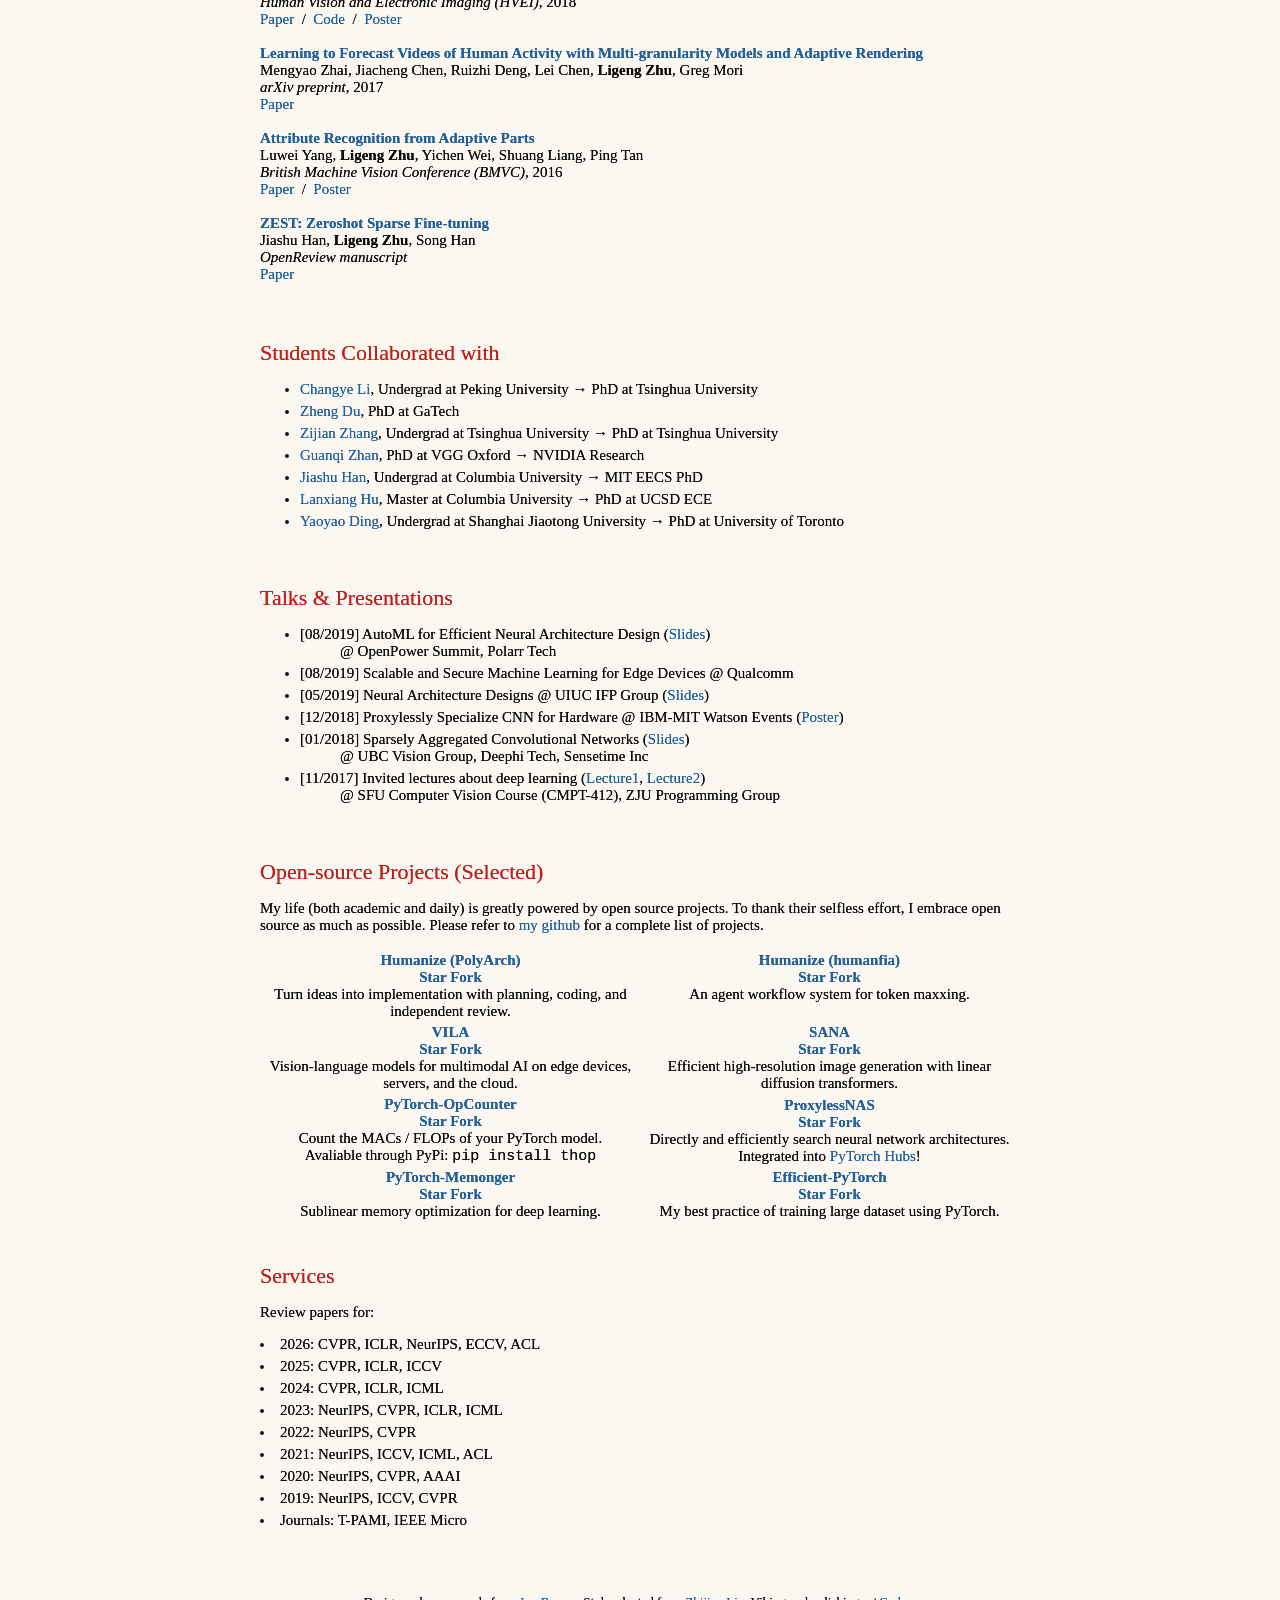
==== commit 9b5b4c3f: "Refresh homepage content and archive legacy public build" ====
--- a/docs/index.html
+++ b/docs/index.html
@@ -54,7 +54,7 @@
                 <!-- &nbsp;/&nbsp; <a href="https://www.linkedin.com/in/ligeng-zhu/">LinkedIn</a> -->
                 &nbsp;/&nbsp; <a href="https://github.com/lyken17">GitHub</a>
                 &nbsp;/&nbsp; <a href="assets/Resume_Ligeng_Zhu_EN.pdf">Résumé</a>
-                <br> <small> Latest update on Jan 20 2026. </small>
+                <br> <small> Latest update on Oct 12 2026. </small>
               </p>
             </td>
             <td style="padding:2.5%;width:33%;max-width:40%">
@@ -70,6 +70,11 @@
               <td>
                 <heading>News</heading>
                 <ul>
+                  <li>
+                    Presented about token maxing with Humanize at NVIDIA, invited by SGLang
+                    (<a href="https://lzhu.me/assets/slides/202606-advancing-agent-loops-with-humanize.pdf">Slides</a>,
+                    <a href="https://www.youtube.com/watch?v=NS9N4ZHtAJU&amp;t=2s">Talks</a>).
+                  </li>
                   <li>
                     Our <a href="https://pockengine.mit.edu/">PockEngine</a> is repoted by <a
                       href="https://news.mit.edu/2023/technique-enables-ai-edge-devices-keep-learning-over-time">MIT
@@ -124,368 +129,369 @@
               </td>
             </tr>
 
-            <td width="100%" valign="middle">
-              <heading>Publications</heading><br><br>
-              <div>
-                <a href="">
-                  <papertitle>PockEngine: Sparse and Efficient Fine-tuning in a Pocket</papertitle>
-                </a>
-                <br>
-                <strong>Ligeng Zhu</strong>, Lanxiang Hu, Ji Lin, Wei-Chen Wang, Wei-Ming Chen, Chuang Gan, Song Han
-                <br>
-                <em> 56th IEEE/ACM International Symposium on Microarchitecture (MICRO-56)</em>, 2023
-                <br>
-                <a href="https://arxiv.org/abs/2310.17752">Paper</a>
-                &nbsp;/&nbsp;
-                <a href="https://pockengine.mit.edu/">Website</a>
-                &nbsp;/&nbsp;
-                <a href="https://github.com/Lyken17/micro23/blob/master/Micro23-PockEngine-Slides.pdf">Slides</a>
-                &nbsp;/&nbsp;
-                <a href="https://youtu.be/-7r-TJ5I1NA">YouTube</a>
-                <!-- &nbsp;/&nbsp;  -->
-                <br>
-                <li>
-                  Media coverage:
-                  <a href="https://news.mit.edu/2023/technique-enables-ai-edge-devices-keep-learning-over-time">MIT
-                    News</a>
-                  &nbsp;/&nbsp;
-                  <a href="https://www.zhihu.com/question/565161486/answer/2779305863">Zhihu</a>
-                </li>
-                <br>
-              </div>
-
-              <div>
-                <a href="">
-                  <papertitle>On-Device Training Under 256KB Memory</papertitle>
-                </a>
-                <br>
-                Ji Lin* , <strong>Ligeng Zhu*</strong> , Wei-Ming Chen , Wei-Chen Wang , Chuang Gan, Song Han
-                <br>
-                (* denotes equal contribution, sorted in aplhabetic order)
-                <br>
-                <em> Annual Conference on Neural Information Processing Systems (NeurIPS)</em>, 2022
-                <br>
-                <a href="https://arxiv.org/abs/2206.15472">Paper</a>
-                &nbsp;/&nbsp;
-                <a href="https://tinytraining.mit.edu/">Website</a>
-                &nbsp;/&nbsp;
-                <a href="https://tinytraining.mit.edu/assets/on-device-training.pdf">Slides</a>
-                &nbsp;/&nbsp;
-                <a href="https://youtu.be/XaDCO8YtmBw">YouTube</a>
-                &nbsp;/&nbsp;
-                <a href="https://github.com/mit-han-lab/tiny-training">GitHub</a>
-                <!-- &nbsp;/&nbsp;  -->
-                <br>
-                <li>
-                  Media coverage:
-                  <a href="http://web.mit.edu/spotlight/learning-edge/">MIT Homepage</a>
-                  &nbsp;/&nbsp;
-                  <a href="https://www.zhihu.com/question/565161486/answer/2779305863">Zhihu</a>
-                </li>
-              </div>
-              <br>
-
-              <div>
-                <a href="">
-                  <papertitle>Enable deep learning on mobile devices: Methods, systems, and applications</papertitle>
-                </a>
-                <br>
-                Han Cai*, Ji Lin*, Yujun Lin*, Zhijian Liu*, Haotian Tang*, Hanrui Wang*, <strong>Ligeng Zhu</strong>*,
-                Song Han
-                <br>
-                (* denotes equal contribution, sorted in aplhabetic order)
-                <br>
-                <em> ACM Transactions on Design Automation of Electronic Systems (TODAES)</em>, 2022
-                <br>
-                <a href="https://dl.acm.org/doi/pdf/10.1145/3486618">Paper</a>
-                <br>
-              </div>
-              <br>
-
-              <div>
-                <a href="">
-                  <papertitle>Delayed Gradient Averaging: Tolerate the Communication Latency for Federated Learning
-                  </papertitle>
-                </a>
-                <br>
-                <strong>Ligeng Zhu</strong>, Hongzhou Lin, Yao Lu, Yujun Lin, Song Han
-                <br>
-                <em> Annual Conference on Neural Information Processing Systems (NeurIPS)</em>, 2021
-                <br>
-                <a href="https://dga.hanlab.ai/assets/neurips21_dga.pdf">Paper</a>
-                &nbsp;/&nbsp;
-                <a href="http://dga.hanlab.ai/">Webpage</a>
-                <!-- &nbsp;/&nbsp;  -->
-                <!-- <a href="https://github.com/mit-han-lab/inter-operator-scheduler">Code</a>
-                &nbsp;/&nbsp; 
-                <a href="https://www.youtube.com/watch?v=cS5I6CYMU2E">YouTube</a>
-                &nbsp;/&nbsp; 
-                <a href="https://www.bilibili.com/video/BV1w54y187G1">BiliBili</a> -->
-                <br>
-              </div>
-              <br>
-
-              <div>
-                <a href="">
-                  <papertitle>IOS: Inter-Operator Scheduler for CNN Acceleration
-                  </papertitle>
-                </a>
-                <br>
-                Yaoyao Ding, <strong>Ligeng Zhu</strong>, Zhihao Jia, Gennady Pekhimenko, Song Han
-                <br>
-                <em> Conference on Machine Learning and Systems (MLSys)</em>, 2021
-                <br>
-                <a href="https://arxiv.org/abs/2011.01302">Paper</a>
-                &nbsp;/&nbsp;
-                <a href="http://www.yaoyaoding.com/ios/">Webpage</a>
-                &nbsp;/&nbsp;
-                <a href="https://github.com/mit-han-lab/inter-operator-scheduler">Code</a>
-                &nbsp;/&nbsp;
-                <a href="https://www.youtube.com/watch?v=cS5I6CYMU2E">YouTube</a>
-                &nbsp;/&nbsp;
-                <a href="https://www.bilibili.com/video/BV1w54y187G1">BiliBili</a>
-                <br>
-              </div>
-              <br>
-
-              <div>
-                <a href="">
-                  <papertitle> TinyTL: Reduce Memory, Not Parameters for Efficient On-Device Learning </papertitle>
-                </a>
-                <br>
-                Han Cai, Chuang Gan, <strong>Ligeng Zhu</strong>, Song Han
-                <br>
-                <em> Advances in Neural Information Processing Systems (NeurIPS)</em>, 2020
-                <br>
-                <a href="https://www.ecva.net/papers/eccv_2020/papers_ECCV/papers/123560562.pdf">Paper</a>
-                <br>
-              </div>
-              <br>
-
-              <div>
-                <a href="">
-                  <papertitle> DataMix: Efficient Privacy-Preserving Edge-Cloud Inference </papertitle>
-                </a>
-                <br>
-                Zhijian Liu, Zhanghao Wu, Chuang Gan, <strong>Ligeng Zhu</strong>, Song Han:
-                <br>
-                <em> European Conference on Computer Vision (ECCV) </em>, 2020
-                <br>
-                <a href="https://www.ecva.net/papers/eccv_2020/papers_ECCV/papers/123560562.pdf">Paper</a>
-                <br>
-              </div>
-              <br>
-
-              <div>
-                <a href="">
-                  <papertitle>HAT: Hardware-Aware Transformers for Efficient Neural Machine Translation</papertitle>
-                </a>
-                <br>
-                Hanrui Wang*, Zhanghao Wu*, Zhijian Liu*, Han Cai, <strong>Ligeng Zhu</strong>, and Song Han
-                <br>
-                <em> Annual Conference of the Association for Computational Linguistics (ACL)</em>, 2020
-                <br>
-                <a href="https://arxiv.org/abs/2005.14187">Paper</a>
-                &nbsp;/&nbsp;
-                <a href="https://hat.mit.edu/">Webpage</a>
-                &nbsp;/&nbsp;
-                <a href="https://github.com/mit-han-lab/hardware-aware-transformers">Code</a>
-                &nbsp;/&nbsp;
-                <a href="https://www.youtube.com/watch?v=N_tH1jIbqCw">YouTube</a>
-                &nbsp;/&nbsp;
-                <a href="https://www.bilibili.com/video/BV1mt4y197FL">BiliBili</a>
-                <br>
-              </div>
-              <br>
-
-              <div>
-                <a href="">
-                  <papertitle>Distributed Training across the World</papertitle>
-                </a>
-                <br>
-                <strong>Ligeng Zhu</strong>,
-                Yao Lu,
-                Yujun Lin,
-                Song Han
-                <br>
-                <em>Neural Information Processing Systems (NeurIPS) Workshop on Systems for ML (MLSys),</em> 2019
-                <br>
-                <a href="https://hanlab.mit.edu/projects/dts">Paper</a>
-                &nbsp;/&nbsp;
-                <a href="assets/posters/19-nips-dts.pdf">Poster</a>
-                <br>
-                <li>Scale Synchronous SGD across the world, without loss of <font color="red">speed</font> and <font
-                    color="red">accuracy</font>!</li>
-              </div>
-              <br>
-
-              <div>
-                <a href="https://arxiv.org/abs/1906.08935">
-                  <papertitle>Deep Leakage from Gradients</papertitle>
-                </a>
-                <br>
-                <strong>Ligeng Zhu</strong>,
-                Zhijian Liu,
-                Song Han
-                <br>
-                <em>Neural Information Processing Systems (NeurIPS)</em>, 2019
-                <br>
-                <a href="https://arxiv.org/abs/1906.08935">arXiv</a>
-                &nbsp;/&nbsp;
-                <a href="assets/posters/19-nips-dlg.pdf">Poster</a>
-                &nbsp;/&nbsp;
-                <a href="https://gist.github.com/Lyken17/91b81526a8245a028d4f85ccc9191884">Code</a> (implementation in
-                <font color="red"><strong>just 20 lines</strong></font>)
-              </div>
-              <li>
-                Media coverage:
-                <a href="https://www.zhihu.com/question/345365328/answer/930250128">Zhihu</a>
-              </li>
-              <br>
-
-              <div>
-                <a href="https://ieeexplore.ieee.org/document/8897011">
-                  <papertitle>AutoML for Architecting Efficient and Specialized Neural Networks</papertitle>
-                </a><br>
-                Han Cai*,
-                Ji Lin*,
-                Zhijian Liu*,
-                Yujun Lin*,
-                Kuan Wang*,
-                Tianzhe Wang*,
-                <strong>Ligeng Zhu*</strong>,
-                Song Han
-                <br>
-                (* denotes equal contribution, sorted in aplhabetic order)
-                <br>
-                <em>IEEE International Symposium on Microarchitecture (Micro)</em>, 2019
-                <br>
-                <a href="https://arxiv.org/abs/1904.10616">arXiv</a> &nbsp;/&nbsp;
-                <a href="https://ieeexplore.ieee.org/document/8897011">Paper</a> &nbsp;/&nbsp;
-                <a href="https://www.dropbox.com/s/qipuwtjktnkhhr0/CVPR%2719%20Song%20Han.pdf?dl=0">Slides</a>
-              </div><br>
-
-              <div>
-                <a href="https://arxiv.org/abs/1812.00332">
-                  <papertitle>ProxylessNAS: Direct Neural Architecture Search on Target Task and Hardware.</papertitle>
-                </a>
-                <br>
-                Han Cai,
-                <strong>Ligeng Zhu</strong>,
-                Song Han
-                <br>
-
-                <em>International Conference on Learning Representations (ICLR) </em>, 2019 <font color="red">
-                  <strong>(378 citations)</strong>
-                </font>
-                <br>
-                <a href="https://arxiv.org/abs/1812.00332">arXiv</a> &nbsp;/&nbsp;
-                <a href="https://hanlab.mit.edu/projects/proxylessNAS">Project Page</a> &nbsp;/&nbsp;
-                <a href="https://github.com/MIT-HAN-LAB/ProxylessNAS">GitHub</a>
-                <font color="red">(1.1k stars)</font>
-                <font color="red">(integrated into <a
-                    href="https://pytorch.org/hub/pytorch_vision_proxylessnas/">PyTorch Hub</a>)</font>
-                &nbsp;/&nbsp; <a href="assets/posters/19-iclr-poster.pdf">Poster</a>
-                <br>
-                <li>Media coverage:
-                  <a href="http://news.mit.edu/2019/convolutional-neural-network-automation-0321">MIT News</a>,
-                  <a href="https://spectrum.ieee.org/tech-talk/computing/networks/using-ai-to-make-better-ai">IEEE
-                    Spectrum</a>,
-                  <a href="https://www.zhihu.com/question/296404213/answer/547163236">Zhihu</a>,
-                  <a href="https://www.jiqizhixin.com/articles/2018-12-07-8">机器之心</a>
-                </li>
-              </div><br>
-
-              <div>
-                <a href="https://arxiv.org/abs/1801.05895">
-                  <papertitle>Sparsely Aggregated Convolutional Networks</papertitle>
-                </a><br>
-                <strong>Ligeng Zhu</strong>,
-                Ruizhi Deng,
-                Michael Maire,
-                Zhiwei Deng,
-                Greg Mori,
-                Ping Tan
-                <br>
-                <em>European Conference on Computer Vision (ECCV)</em>, 2018
-                <br>
-                <a href="https://arxiv.org/abs/1801.05895">arXiv</a>
-                &nbsp;/&nbsp; <a href="https://github.com/lyken17/sparsenet">Code</a>
-                &nbsp;/&nbsp; <a href="assets/posters/18-eccv-poster.pdf">Poster</a>
-              </div><br>
-
-              <div>
-                <a href="https://ieeexplore.ieee.org/document/8581453">
-                  <papertitle>Small Object Sensitive Segmentation of Urban Street Scene With Spatial Adjacency Between
-                    Object Classes.</papertitle>
-                </a>
-                <br>
-                Dazhou Guo*,
-                <strong>Ligeng Zhu*</strong>,
-                Yuhang Lu,
-                Hongkai Yu,
-                Song Wang
-                <br>
-                <em>IEEE Transactions on Image Processing (TIP)</em>, 2018
-                <br>
-                <a href="https://ieeexplore.ieee.org/document/8581453">Paper</a>
-              </div><br>
-
-              <div>
-                <a href="https://www2.cs.sfu.ca/~funt/Funt_Zhu_DoesColourMatter_CIC26_2018.pdf">
-                  <papertitle>Does Colour Really Matter? Evaluation via Object Classification.</papertitle>
-                </a>
-                <br>
-                Brian Funt,
-                <strong>Ligeng Zhu</strong>
-                <br>
-                <em> Color and Imaging Conference (CIC)</em>, 2018
-                <br>
-                <a href="https://www2.cs.sfu.ca/~funt/Funt_Zhu_DoesColourMatter_CIC26_2018.pdf">Paper</a>
-                &nbsp;/&nbsp; <a href="assets/posters/18-cic-poster.pdf">Poster</a>
-              </div><br>
-
-              <div>
-                <a href="https://doi.org/10.2352/ISSN.2470-1173.2018.14.HVEI-541">
-                  <papertitle>Colorizing Color Images.</papertitle>
-                </a>
-                <br>
-                <strong>Ligeng Zhu</strong>,
-                Brian Funt
-                <br>
-                <em>Human Vision and Electronic Imaging (HEVI)</em>, 2018
-                <br>
-                <a href="https://doi.org/10.2352/ISSN.2470-1173.2018.14.HVEI-541">Paper</a>
-                &nbsp;/&nbsp; <a href="https://github.com/Lyken17/Colorize-Color-Images">Code</a>
-                &nbsp;/&nbsp; <a href="assets/posters/18-hvei-poster.pdf">Poster</a>
-              </div><br>
-
-              <div>
-                <a href="https://arxiv.org/abs/1607.01437">
-                  <papertitle>Attribute Recognition from Adaptive Parts.</papertitle>
-                </a>
-                <br>
-                Luwei Yang,
-                <strong>Ligeng Zhu</strong>,
-                Yichen Wei, Shuang Liang, Ping Tan.
-                <br>
-                <em>British Machine Vision Conference (BMVC)</em>, 2016
-                <br>
-                <a href="https://arxiv.org/abs/1607.01437">arXiv</a>
-                &nbsp;/&nbsp; <a href="assets/posters/16-bmvc-poster.pdf">Poster</a>
-              </div><br>
-            </td>
+            <tr>
+              <td width="100%" valign="middle" id="publications">
+                <heading>Publications</heading><br><br>
+                <!-- Checked against Google Scholar on 2026-10-12. Include only
+                     first, second, penultimate, or last authorship. Deduplicate
+                     versions of the same work and exclude software citations. -->
+                <div class="publication">
+                  <a href="https://arxiv.org/abs/2610.08900"><papertitle>Humanize: Judgement Engineering for Agentic Coding</papertitle></a>
+                  <br>
+                  Sihao Liu, <strong>Ligeng Zhu</strong>, Zijian Zhang, Dongyun Zou, Zhengyang Zhang, Changye Li, Song Bian, Song Han, Tony Nowatzki
+                  <br>
+                  <em>arXiv preprint</em>, 2026
+                  <br>
+                  <a href="https://arxiv.org/abs/2610.08900">Paper</a> &nbsp;/&nbsp; <a href="https://github.com/PolyArch/humanize">Code</a>
+                </div>
+                <br>
+
+                <div class="publication">
+                  <a href="https://link.springer.com/chapter/10.1007/978-3-032-37044-0_17"><papertitle>EGM: Efficient Visual Grounding Language Models</papertitle></a>
+                  <br>
+                  Guanqi Zhan, Changye Li, Zhijian Liu, Yao Lu, Yi Wu, Song Han, <strong>Ligeng Zhu</strong>
+                  <br>
+                  <em>European Conference on Computer Vision (ECCV)</em>, 2026
+                  <br>
+                  <a href="https://link.springer.com/chapter/10.1007/978-3-032-37044-0_17">Paper</a> &nbsp;/&nbsp; <a href="https://arxiv.org/abs/2601.13633">arXiv</a>
+                </div>
+                <br>
+
+                <div class="publication">
+                  <a href="https://arxiv.org/abs/2604.06832"><papertitle>Fast-dVLM: Efficient Block-Diffusion VLM via Direct Conversion from Autoregressive VLM</papertitle></a>
+                  <br>
+                  Chengyue Wu, Shiyi Lan, Yonggan Fu, Sensen Gao, Jin Wang, Jincheng Yu, Jose M Alvarez, Pavlo Molchanov, Ping Luo, Song Han, <strong>Ligeng Zhu</strong>, Enze Xie
+                  <br>
+                  <em>arXiv preprint</em>, 2026
+                  <br>
+                  <a href="https://arxiv.org/abs/2604.06832">Paper</a>
+                </div>
+                <br>
+
+                <div class="publication">
+                  <a href="https://arxiv.org/abs/2601.14243"><papertitle>Jet-RL: Enabling On-Policy FP8 Reinforcement Learning with Unified Training and Rollout Precision Flow</papertitle></a>
+                  <br>
+                  Haocheng Xi, Charlie Ruan, Peiyuan Liao, Yujun Lin, Han Cai, Yilong Zhao, Shuo Yang, Kurt Keutzer, Song Han, <strong>Ligeng Zhu</strong>
+                  <br>
+                  <em>arXiv preprint</em>, 2026
+                  <br>
+                  <a href="https://arxiv.org/abs/2601.14243">Paper</a>
+                </div>
+                <br>
+
+                <div class="publication">
+                  <a href="https://arxiv.org/abs/2512.10927"><papertitle>FoundationMotion: Auto-Labeling and Reasoning about Spatial Movement in Videos</papertitle></a>
+                  <br>
+                  Yulu Gan, <strong>Ligeng Zhu</strong>, Dandan Shan, Baifeng Shi, Hongxu Yin, Boris Ivanovic, Song Han, Trevor Darrell, Jitendra Malik, Marco Pavone, Boyi Li
+                  <br>
+                  <em>arXiv preprint</em>, 2025
+                  <br>
+                  <a href="https://arxiv.org/abs/2512.10927">Paper</a>
+                </div>
+                <br>
+
+                <div class="publication">
+                  <a href="https://ieeexplore.ieee.org/abstract/document/11094148/"><papertitle>NVILA: Efficient Frontier Visual Language Models</papertitle></a>
+                  <br>
+                  Zhijian Liu, <strong>Ligeng Zhu</strong>, Baifeng Shi, Zhuoyang Zhang, Yuming Lou, Shang Yang, Haocheng Xi, Shiyi Cao, Yuxian Gu, Dacheng Li, Xiuyu Li, Haotian Tang, Yunhao Fang, Yukang Chen, Cheng-Yu Hsieh, De-An Huang, An-Chieh Cheng, Jinyi Hu, Sifei Liu, Ranjay Krishna, Pavlo Molchanov, Jan Kautz, Hongxu Yin, Song Han, Yao Lu
+                  <br>
+                  <em>IEEE/CVF Conference on Computer Vision and Pattern Recognition (CVPR)</em>, 2025
+                  <br>
+                  <a href="https://ieeexplore.ieee.org/abstract/document/11094148/">Paper</a> &nbsp;/&nbsp; <a href="https://github.com/NVlabs/VILA">Code</a>
+                </div>
+                <br>
+
+                <div class="publication">
+                  <a href="https://arxiv.org/abs/2407.18908"><papertitle>Wolf: Dense Video Captioning with a World Summarization Framework</papertitle></a>
+                  <br>
+                  Boyi Li, <strong>Ligeng Zhu</strong>, Ran Tian, Shuhan Tan, Yuxiao Chen, Yao Lu, Yin Cui, Sushant Veer, Max Ehrlich, Jonah Philion, Xinshuo Weng, Fuzhao Xue, Linxi Fan, Yuke Zhu, Jan Kautz, Andrew Tao, Ming-Yu Liu, Sanja Fidler, Boris Ivanovic, Trevor Darrell, Jitendra Malik, Song Han, Marco Pavone
+                  <br>
+                  <em>arXiv preprint</em>, 2024
+                  <br>
+                  <a href="https://arxiv.org/abs/2407.18908">Paper</a>
+                </div>
+                <br>
+
+                <div class="publication">
+                  <a href="https://arxiv.org/abs/2407.17453"><papertitle>VILA²: VILA Augmented VILA</papertitle></a>
+                  <br>
+                  Yunhao Fang, <strong>Ligeng Zhu</strong>, Yao Lu, Yan Wang, Pavlo Molchanov, Jan Kautz, Jang Hyun Cho, Marco Pavone, Song Han, Hongxu Yin
+                  <br>
+                  <em>arXiv preprint</em>, 2024
+                  <br>
+                  <a href="https://arxiv.org/abs/2407.17453">Paper</a>
+                </div>
+                <br>
+
+                <div class="publication">
+                  <a href="https://dl.acm.org/doi/abs/10.1145/3613424.3614307"><papertitle>PockEngine: Sparse and Efficient Fine-tuning in a Pocket</papertitle></a>
+                  <br>
+                  <strong>Ligeng Zhu</strong>, Lanxiang Hu, Ji Lin, Wei-Ming Chen, Wei-Chen Wang, Chuang Gan, Song Han
+                  <br>
+                  <em>56th IEEE/ACM International Symposium on Microarchitecture (MICRO-56)</em>, 2023
+                  <br>
+                  <a href="https://dl.acm.org/doi/abs/10.1145/3613424.3614307">Paper</a> &nbsp;/&nbsp; <a href="https://arxiv.org/abs/2310.17752">arXiv</a> &nbsp;/&nbsp; <a href="https://pockengine.mit.edu/">Website</a> &nbsp;/&nbsp; <a href="https://github.com/Lyken17/micro23/blob/master/Micro23-PockEngine-Slides.pdf">Slides</a> &nbsp;/&nbsp; <a href="https://youtu.be/-7r-TJ5I1NA">YouTube</a>
+                  <br>
+                  <span>Media coverage: <a href="https://news.mit.edu/2023/technique-enables-ai-edge-devices-keep-learning-over-time">MIT News</a> &nbsp;/&nbsp; <a href="https://www.zhihu.com/question/565161486/answer/2779305863">Zhihu</a></span>
+                </div>
+                <br>
+
+                <div class="publication">
+                  <a href="https://ieeexplore.ieee.org/abstract/document/10284551/"><papertitle>Tiny Machine Learning: Progress and Futures</papertitle></a>
+                  <br>
+                  Ji Lin, <strong>Ligeng Zhu</strong>, Wei-Ming Chen, Wei-Chen Wang, Song Han
+                  <br>
+                  <em>IEEE Circuits and Systems Magazine</em>, 2023
+                  <br>
+                  <a href="https://ieeexplore.ieee.org/abstract/document/10284551/">Paper</a> &nbsp;/&nbsp; <a href="https://arxiv.org/abs/2403.19076">arXiv</a>
+                </div>
+                <br>
+
+                <div class="publication">
+                  <a href="https://openreview.net/forum?id=u0INlprg3U"><papertitle>LIFT: Efficient Layer-wise Finetuning for Large Language Models</papertitle></a>
+                  <br>
+                  <strong>Ligeng Zhu</strong>, Lanxiang Hu, Ji Lin, Song Han
+                  <br>
+                  <em>OpenReview manuscript</em>, 2023
+                  <br>
+                  <a href="https://openreview.net/forum?id=u0INlprg3U">Paper</a>
+                </div>
+                <br>
+
+                <div class="publication">
+                  <a href="https://proceedings.neurips.cc/paper_files/paper/2022/hash/90c56c77c6df45fc8e556a096b7a2b2e-Abstract-Conference.html"><papertitle>On-Device Training Under 256KB Memory</papertitle></a>
+                  <br>
+                  Ji Lin*, <strong>Ligeng Zhu*</strong>, Wei-Ming Chen, Wei-Chen Wang, Chuang Gan, Song Han<br>
+                  (* denotes equal contribution)
+                  <br>
+                  <em>Advances in Neural Information Processing Systems (NeurIPS)</em>, 2022
+                  <br>
+                  <a href="https://proceedings.neurips.cc/paper_files/paper/2022/hash/90c56c77c6df45fc8e556a096b7a2b2e-Abstract-Conference.html">Paper</a> &nbsp;/&nbsp; <a href="https://tinytraining.mit.edu/">Website</a> &nbsp;/&nbsp; <a href="https://tinytraining.mit.edu/assets/on-device-training.pdf">Slides</a> &nbsp;/&nbsp; <a href="https://youtu.be/XaDCO8YtmBw">YouTube</a> &nbsp;/&nbsp; <a href="https://github.com/mit-han-lab/tiny-training">GitHub</a>
+                  <br>
+                  <span>Media coverage: <a href="http://web.mit.edu/spotlight/learning-edge/">MIT Homepage</a> &nbsp;/&nbsp; <a href="https://www.zhihu.com/question/565161486/answer/2779305863">Zhihu</a></span>
+                </div>
+                <br>
+
+                <div class="publication">
+                  <a href="https://library.imaging.org/cic/articles/30/1/32"><papertitle>Laplacian of Logarithm as Illuminant-Invariant Input Space</papertitle></a>
+                  <br>
+                  Brian Funt, <strong>Ligeng Zhu</strong>
+                  <br>
+                  <em>Color and Imaging Conference (CIC)</em>, 2022
+                  <br>
+                  <a href="https://library.imaging.org/cic/articles/30/1/32">Paper</a>
+                </div>
+                <br>
+
+                <div class="publication">
+                  <a href="https://dl.acm.org/doi/abs/10.1145/3486618"><papertitle>Enable Deep Learning on Mobile Devices: Methods, Systems, and Applications</papertitle></a>
+                  <br>
+                  Han Cai, Ji Lin, Yujun Lin, Zhijian Liu, Haotian Tang, Hanrui Wang, <strong>Ligeng Zhu</strong>, Song Han
+                  <br>
+                  <em>ACM Transactions on Design Automation of Electronic Systems (TODAES)</em>, 2022
+                  <br>
+                  <a href="https://dl.acm.org/doi/abs/10.1145/3486618">Paper</a>
+                </div>
+                <br>
+
+                <div class="publication">
+                  <a href="https://proceedings.neurips.cc/paper_files/paper/2021/hash/fc03d48253286a798f5116ec00e99b2b-Abstract.html"><papertitle>Delayed Gradient Averaging: Tolerate the Communication Latency for Federated Learning</papertitle></a>
+                  <br>
+                  <strong>Ligeng Zhu</strong>, Hongzhou Lin, Yao Lu, Yujun Lin, Song Han
+                  <br>
+                  <em>Advances in Neural Information Processing Systems (NeurIPS)</em>, 2021
+                  <br>
+                  <a href="https://proceedings.neurips.cc/paper_files/paper/2021/hash/fc03d48253286a798f5116ec00e99b2b-Abstract.html">Paper</a> &nbsp;/&nbsp; <a href="http://dga.hanlab.ai/">Webpage</a>
+                </div>
+                <br>
+
+                <div class="publication">
+                  <a href="https://proceedings.mlsys.org/paper_files/paper/2021/hash/1f8053a67ec8e0b57455713cefdd8218-Abstract.html"><papertitle>IOS: Inter-Operator Scheduler for CNN Acceleration</papertitle></a>
+                  <br>
+                  Yaoyao Ding, <strong>Ligeng Zhu</strong>, Zhihao Jia, Gennady Pekhimenko, Song Han
+                  <br>
+                  <em>Conference on Machine Learning and Systems (MLSys)</em>, 2021
+                  <br>
+                  <small>Earlier title: Accelerate DNN Inference By Inter-Operator Parallelization.</small>
+                  <br>
+                  <a href="https://proceedings.mlsys.org/paper_files/paper/2021/hash/1f8053a67ec8e0b57455713cefdd8218-Abstract.html">Paper</a> &nbsp;/&nbsp; <a href="http://www.yaoyaoding.com/ios/">Webpage</a> &nbsp;/&nbsp; <a href="https://github.com/mit-han-lab/inter-operator-scheduler">Code</a> &nbsp;/&nbsp; <a href="https://www.youtube.com/watch?v=cS5I6CYMU2E">YouTube</a> &nbsp;/&nbsp; <a href="https://www.bilibili.com/video/BV1w54y187G1">BiliBili</a>
+                </div>
+                <br>
+
+                <div class="publication">
+                  <a href="https://link.springer.com/chapter/10.1007/978-3-030-58621-8_34"><papertitle>DataMix: Efficient Privacy-Preserving Edge-Cloud Inference</papertitle></a>
+                  <br>
+                  Zhijian Liu, Zhanghao Wu, Chuang Gan, <strong>Ligeng Zhu</strong>, Song Han
+                  <br>
+                  <em>European Conference on Computer Vision (ECCV)</em>, 2020
+                  <br>
+                  <a href="https://link.springer.com/chapter/10.1007/978-3-030-58621-8_34">Paper</a>
+                </div>
+                <br>
+
+                <div class="publication">
+                  <a href="https://proceedings.neurips.cc/paper_files/paper/2020/hash/81f7acabd411274fcf65ce2070ed568a-Abstract.html"><papertitle>TinyTL: Reduce Memory, Not Parameters for Efficient On-Device Learning</papertitle></a>
+                  <br>
+                  Han Cai, Chuang Gan, <strong>Ligeng Zhu</strong>, Song Han
+                  <br>
+                  <em>Advances in Neural Information Processing Systems (NeurIPS)</em>, 2020
+                  <br>
+                  <a href="https://proceedings.neurips.cc/paper_files/paper/2020/hash/81f7acabd411274fcf65ce2070ed568a-Abstract.html">Paper</a>
+                </div>
+                <br>
+
+                <div class="publication">
+                  <a href="https://ieeexplore.ieee.org/abstract/document/8897011/"><papertitle>AutoML for Architecting Efficient and Specialized Neural Networks</papertitle></a>
+                  <br>
+                  Han Cai, Ji Lin, Yujun Lin, Zhijian Liu, Kuan Wang, Tianzhe Wang, <strong>Ligeng Zhu</strong>, Song Han
+                  <br>
+                  <em>IEEE Micro</em>, 2019
+                  <br>
+                  <a href="https://ieeexplore.ieee.org/abstract/document/8897011/">Paper</a> &nbsp;/&nbsp; <a href="https://arxiv.org/abs/1904.10616">arXiv</a> &nbsp;/&nbsp; <a href="https://www.dropbox.com/s/qipuwtjktnkhhr0/CVPR%2719%20Song%20Han.pdf?dl=0">Slides</a>
+                </div>
+                <br>
+
+                <div class="publication">
+                  <a href="https://proceedings.neurips.cc/paper_files/paper/2019/hash/60a6c4002cc7b29142def8871531281a-Abstract.html"><papertitle>Deep Leakage from Gradients</papertitle></a>
+                  <br>
+                  <strong>Ligeng Zhu</strong>, Zhijian Liu, Song Han
+                  <br>
+                  <em>Advances in Neural Information Processing Systems (NeurIPS)</em>, 2019
+                  <br>
+                  <a href="https://proceedings.neurips.cc/paper_files/paper/2019/hash/60a6c4002cc7b29142def8871531281a-Abstract.html">Paper</a> &nbsp;/&nbsp; <a href="assets/posters/19-nips-dlg.pdf">Poster</a> &nbsp;/&nbsp; <a href="https://gist.github.com/Lyken17/91b81526a8245a028d4f85ccc9191884">Code</a>
+                  <br>
+                  <span>Media coverage: <a href="https://www.zhihu.com/question/345365328/answer/930250128">Zhihu</a></span>
+                </div>
+                <br>
+
+                <div class="publication">
+                  <a href="https://openreview.net/forum?id=SJeuueSYDH"><papertitle>Distributed Training across the World</papertitle></a>
+                  <br>
+                  <strong>Ligeng Zhu</strong>, Yao Lu, Yujun Lin, Song Han
+                  <br>
+                  <em>NeurIPS Workshop on Systems for ML (MLSys)</em>, 2019
+                  <br>
+                  <a href="https://openreview.net/forum?id=SJeuueSYDH">Paper</a> &nbsp;/&nbsp; <a href="assets/posters/19-nips-dts.pdf">Poster</a>
+                </div>
+                <br>
+
+                <div class="publication">
+                  <a href="https://arxiv.org/abs/1812.00332"><papertitle>ProxylessNAS: Direct Neural Architecture Search on Target Task and Hardware</papertitle></a>
+                  <br>
+                  Han Cai, <strong>Ligeng Zhu</strong>, Song Han
+                  <br>
+                  <em>International Conference on Learning Representations (ICLR)</em>, 2019
+                  <br>
+                  <a href="https://arxiv.org/abs/1812.00332">Paper</a> &nbsp;/&nbsp; <a href="https://hanlab.mit.edu/projects/proxylessNAS">Project Page</a> &nbsp;/&nbsp; <a href="https://github.com/MIT-HAN-LAB/ProxylessNAS">GitHub</a> &nbsp;/&nbsp; <a href="assets/posters/19-iclr-poster.pdf">Poster</a>
+                  <br>
+                  <span>Media coverage: <a href="http://news.mit.edu/2019/convolutional-neural-network-automation-0321">MIT News</a> &nbsp;/&nbsp; <a href="https://spectrum.ieee.org/tech-talk/computing/networks/using-ai-to-make-better-ai">IEEE Spectrum</a> &nbsp;/&nbsp; <a href="https://www.zhihu.com/question/296404213/answer/547163236">Zhihu</a> &nbsp;/&nbsp; <a href="https://www.jiqizhixin.com/articles/2018-12-07-8">机器之心</a></span>
+                </div>
+                <br>
+
+                <div class="publication">
+                  <a href="https://ieeexplore.ieee.org/abstract/document/8581453/"><papertitle>Small Object Sensitive Segmentation of Urban Street Scene With Spatial Adjacency Between Object Classes</papertitle></a>
+                  <br>
+                  Dazhou Guo*, <strong>Ligeng Zhu*</strong>, Yuhang Lu, Hongkai Yu, Song Wang<br>
+                  (* denotes equal contribution)
+                  <br>
+                  <em>IEEE Transactions on Image Processing (TIP)</em>, 2018
+                  <br>
+                  <a href="https://ieeexplore.ieee.org/abstract/document/8581453/">Paper</a>
+                </div>
+                <br>
+
+                <div class="publication">
+                  <a href="https://library.imaging.org/cic/articles/26/1/art00044"><papertitle>Does Colour Really Matter? Evaluation via Object Classification</papertitle></a>
+                  <br>
+                  Brian Funt, <strong>Ligeng Zhu</strong>
+                  <br>
+                  <em>Color and Imaging Conference (CIC)</em>, 2018
+                  <br>
+                  <a href="https://library.imaging.org/cic/articles/26/1/art00044">Paper</a> &nbsp;/&nbsp; <a href="assets/posters/18-cic-poster.pdf">Poster</a>
+                </div>
+                <br>
+
+                <div class="publication">
+                  <a href="https://link.springer.com/chapter/10.1007/978-3-030-01258-8_12"><papertitle>Sparsely Aggregated Convolutional Networks</papertitle></a>
+                  <br>
+                  <strong>Ligeng Zhu</strong>, Ruizhi Deng, Michael Maire, Zhiwei Deng, Greg Mori, Ping Tan
+                  <br>
+                  <em>European Conference on Computer Vision (ECCV)</em>, 2018
+                  <br>
+                  <a href="https://link.springer.com/chapter/10.1007/978-3-030-01258-8_12">Paper</a> &nbsp;/&nbsp; <a href="https://arxiv.org/abs/1801.05895">arXiv</a> &nbsp;/&nbsp; <a href="https://github.com/lyken17/sparsenet">Code</a> &nbsp;/&nbsp; <a href="assets/posters/18-eccv-poster.pdf">Poster</a>
+                </div>
+                <br>
+
+                <div class="publication">
+                  <a href="https://summit.sfu.ca/item/18304"><papertitle>Colourization of Dichromatic Images</papertitle></a>
+                  <br>
+                  Brian Funt, <strong>Ligeng Zhu</strong>
+                  <br>
+                  <em>Simon Fraser University manuscript</em>, 2018
+                  <br>
+                  <a href="https://summit.sfu.ca/item/18304">Paper</a>
+                </div>
+                <br>
+
+                <div class="publication">
+                  <a href="https://library.imaging.org/ei/articles/30/14/art00020"><papertitle>Colorizing Color Images</papertitle></a>
+                  <br>
+                  <strong>Ligeng Zhu</strong>, Brian Funt
+                  <br>
+                  <em>Human Vision and Electronic Imaging (HVEI)</em>, 2018
+                  <br>
+                  <a href="https://library.imaging.org/ei/articles/30/14/art00020">Paper</a> &nbsp;/&nbsp; <a href="https://github.com/Lyken17/Colorize-Color-Images">Code</a> &nbsp;/&nbsp; <a href="assets/posters/18-hvei-poster.pdf">Poster</a>
+                </div>
+                <br>
+
+                <div class="publication">
+                  <a href="https://arxiv.org/abs/1712.01955"><papertitle>Learning to Forecast Videos of Human Activity with Multi-granularity Models and Adaptive Rendering</papertitle></a>
+                  <br>
+                  Mengyao Zhai, Jiacheng Chen, Ruizhi Deng, Lei Chen, <strong>Ligeng Zhu</strong>, Greg Mori
+                  <br>
+                  <em>arXiv preprint</em>, 2017
+                  <br>
+                  <a href="https://arxiv.org/abs/1712.01955">Paper</a>
+                </div>
+                <br>
+
+                <div class="publication">
+                  <a href="https://arxiv.org/abs/1607.01437"><papertitle>Attribute Recognition from Adaptive Parts</papertitle></a>
+                  <br>
+                  Luwei Yang, <strong>Ligeng Zhu</strong>, Yichen Wei, Shuang Liang, Ping Tan
+                  <br>
+                  <em>British Machine Vision Conference (BMVC)</em>, 2016
+                  <br>
+                  <a href="https://arxiv.org/abs/1607.01437">Paper</a> &nbsp;/&nbsp; <a href="assets/posters/16-bmvc-poster.pdf">Poster</a>
+                </div>
+                <br>
+
+                <div class="publication">
+                  <a href="https://openreview.net/forum?id=f7t7AOseAa"><papertitle>ZEST: Zeroshot Sparse Fine-tuning</papertitle></a>
+                  <br>
+                  Jiashu Han, <strong>Ligeng Zhu</strong>, Song Han
+                  <br>
+                  <em>OpenReview manuscript</em>
+                  <br>
+                  <a href="https://openreview.net/forum?id=f7t7AOseAa">Paper</a>
+                </div>
+                <br>
+
+              </td>
+            </tr>
 
             <tr>
               <td>
                 <heading>Students Collaborated with</heading>
                 <ul>
-                  <li><a href="#">Zijian Zhang</a>, PhD at Tsinghua University</li>
-                  <li><a href="#">Guanqi Zhan</a>, VGG Oxford to NVIDIA Resesarch</li>
-                  <li><a href="https://scholar.google.com/citations?user=aH5QOEcAAAAJ">Jiashu Han</a> , MIT EECS PhD
-                  </li>
-                  <li><a href="https://snyhlxde1.github.io/">Lanxiang Hu</a> , UCSD CSE PhD </li>
-                  <li><a href="https://www.cs.toronto.edu/~yaoyao/">Yaoyao Ding</a> , University of Toronto PhD</li>
+                  <li><a href="https://antoinegg1.github.io/">Changye Li</a>, Undergrad at Peking University &rarr; PhD at Tsinghua University</li>
+                  <li><a href="https://openreview.net/profile?id=~Zheng_Du3">Zheng Du</a>, PhD at GaTech</li>
+                  <li><a href="#">Zijian Zhang</a>, Undergrad at Tsinghua University &rarr; PhD at Tsinghua University</li>
+                  <li><a href="#">Guanqi Zhan</a>, PhD at VGG Oxford &rarr; NVIDIA Research</li>
+                  <li><a href="https://scholar.google.com/citations?user=aH5QOEcAAAAJ">Jiashu Han</a>, Undergrad at Columbia University &rarr; MIT EECS PhD
+                  </li>
+                  <li><a href="https://snyhlxde1.github.io/">Lanxiang Hu</a>, Master at Columbia University &rarr; PhD at UCSD ECE</li>
+                  <li><a href="https://www.cs.toronto.edu/~yaoyao/">Yaoyao Ding</a>, Undergrad at Shanghai Jiaotong University &rarr; PhD at University of Toronto</li>
                 </ul>
               </td>
             </tr>
@@ -535,6 +541,58 @@
 
                 <table style="width:100%" valign="middle">
                   <tr>
+                    <th style="width:50%;vertical-align:top">
+                      <div>
+                        <a href="https://github.com/PolyArch/humanize"><papertitle>Humanize (PolyArch)</papertitle></a>
+                        <br>
+                        <a class="github-button" href="https://github.com/PolyArch/humanize" data-icon="octicon-star"
+                          data-show-count="true" aria-label="Star PolyArch/humanize on GitHub">Star</a>
+                        <a class="github-button" href="https://github.com/PolyArch/humanize/fork" data-icon="octicon-repo-forked"
+                          data-show-count="true" aria-label="Fork PolyArch/humanize on GitHub">Fork</a>
+                        <br>
+                        <span style="font-weight:normal">Turn ideas into implementation with planning, coding, and independent review.</span>
+                      </div>
+                    </th>
+                    <th style="width:50%;vertical-align:top">
+                      <div>
+                        <a href="https://github.com/humanfia/humanize"><papertitle>Humanize (humanfia)</papertitle></a>
+                        <br>
+                        <a class="github-button" href="https://github.com/humanfia/humanize" data-icon="octicon-star"
+                          data-show-count="true" aria-label="Star humanfia/humanize on GitHub">Star</a>
+                        <a class="github-button" href="https://github.com/humanfia/humanize/fork" data-icon="octicon-repo-forked"
+                          data-show-count="true" aria-label="Fork humanfia/humanize on GitHub">Fork</a>
+                        <br>
+                        <span style="font-weight:normal">An agent workflow system for token maxxing.</span>
+                      </div>
+                    </th>
+                  </tr>
+                  <tr>
+                    <th style="width:50%;vertical-align:top">
+                      <div>
+                        <a href="https://github.com/NVlabs/VILA"><papertitle>VILA</papertitle></a>
+                        <br>
+                        <a class="github-button" href="https://github.com/NVlabs/VILA" data-icon="octicon-star"
+                          data-show-count="true" aria-label="Star NVlabs/VILA on GitHub">Star</a>
+                        <a class="github-button" href="https://github.com/NVlabs/VILA/fork" data-icon="octicon-repo-forked"
+                          data-show-count="true" aria-label="Fork NVlabs/VILA on GitHub">Fork</a>
+                        <br>
+                        <span style="font-weight:normal">Vision-language models for multimodal AI on edge devices, servers, and the cloud.</span>
+                      </div>
+                    </th>
+                    <th style="width:50%;vertical-align:top">
+                      <div>
+                        <a href="https://github.com/NVlabs/Sana"><papertitle>SANA</papertitle></a>
+                        <br>
+                        <a class="github-button" href="https://github.com/NVlabs/Sana" data-icon="octicon-star"
+                          data-show-count="true" aria-label="Star NVlabs/Sana on GitHub">Star</a>
+                        <a class="github-button" href="https://github.com/NVlabs/Sana/fork" data-icon="octicon-repo-forked"
+                          data-show-count="true" aria-label="Fork NVlabs/Sana on GitHub">Fork</a>
+                        <br>
+                        <span style="font-weight:normal">Efficient high-resolution image generation with linear diffusion transformers.</span>
+                      </div>
+                    </th>
+                  </tr>
+                  <tr>
                     <th>
                       <div>
                         <a href="https://github.com/Lyken17/pytorch-OpCounter">
@@ -623,6 +681,7 @@
                 <heading>Services</heading>
                 <p>
                   Review papers for:
+                  <li> 2026: CVPR, ICLR, NeurIPS, ECCV, ACL </li>
                   <li> 2025: CVPR, ICLR, ICCV </li>
                   <li> 2024: CVPR, ICLR, ICML </li>
                   <li> 2023: NeurIPS, CVPR, ICLR, ICML </li>
@@ -645,7 +704,7 @@
               <p style="text-align:center;font-size:small;">
                 Design and source code from <a style="font-size:small;" href="https://jonbarron.info">Jon Barron</a>.
                 Style adapted from <a style="font-size:small;" href="http://zhijianliu.com">Zhijian Liu</a>.
-                Vibing and polishing w/ <a style="font-size:small;" href="https://antigravity.google">Antigravity</a>.
+                Vibing and polishing w/ <a style="font-size:small;" href="https://openai.com/codex/">Codex</a>.
               </p>
             </td>
           </tr>
@@ -665,4 +724,4 @@
   </script>
 </body>
 
-</html>+</html>
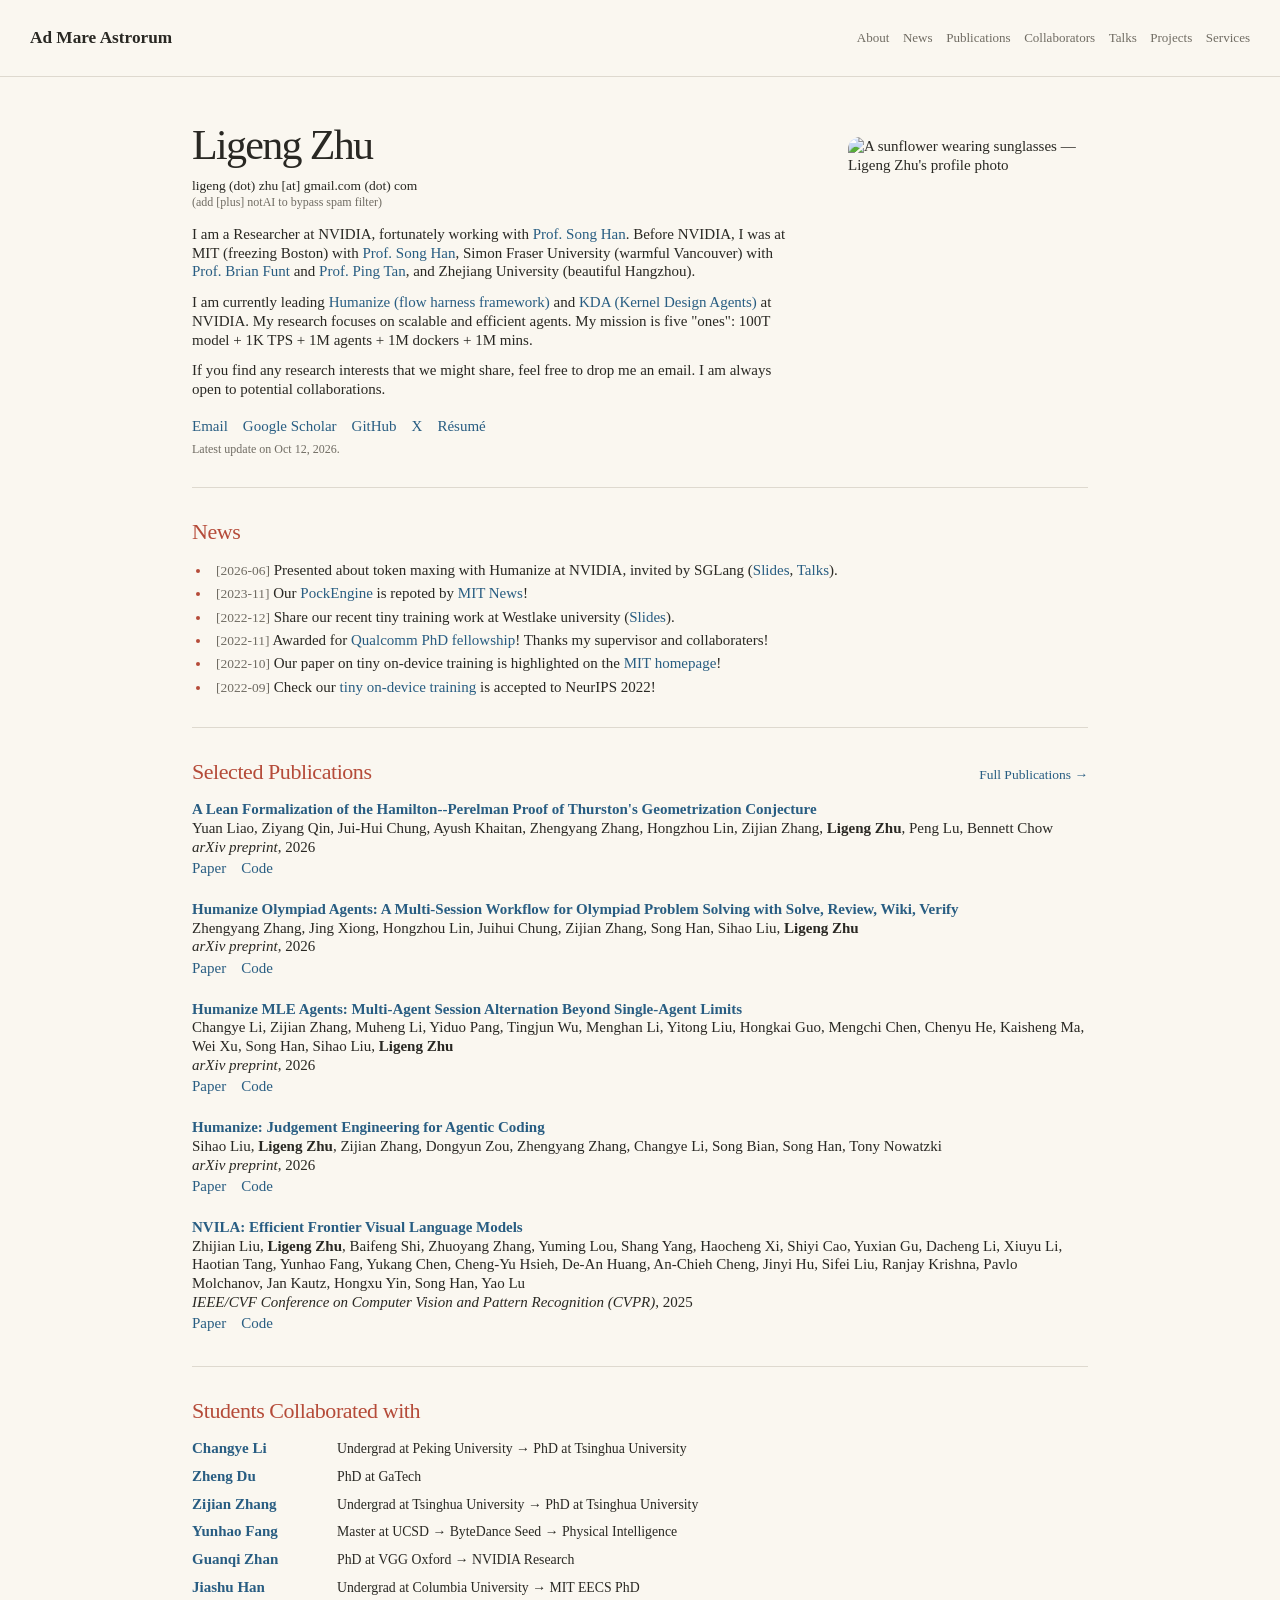
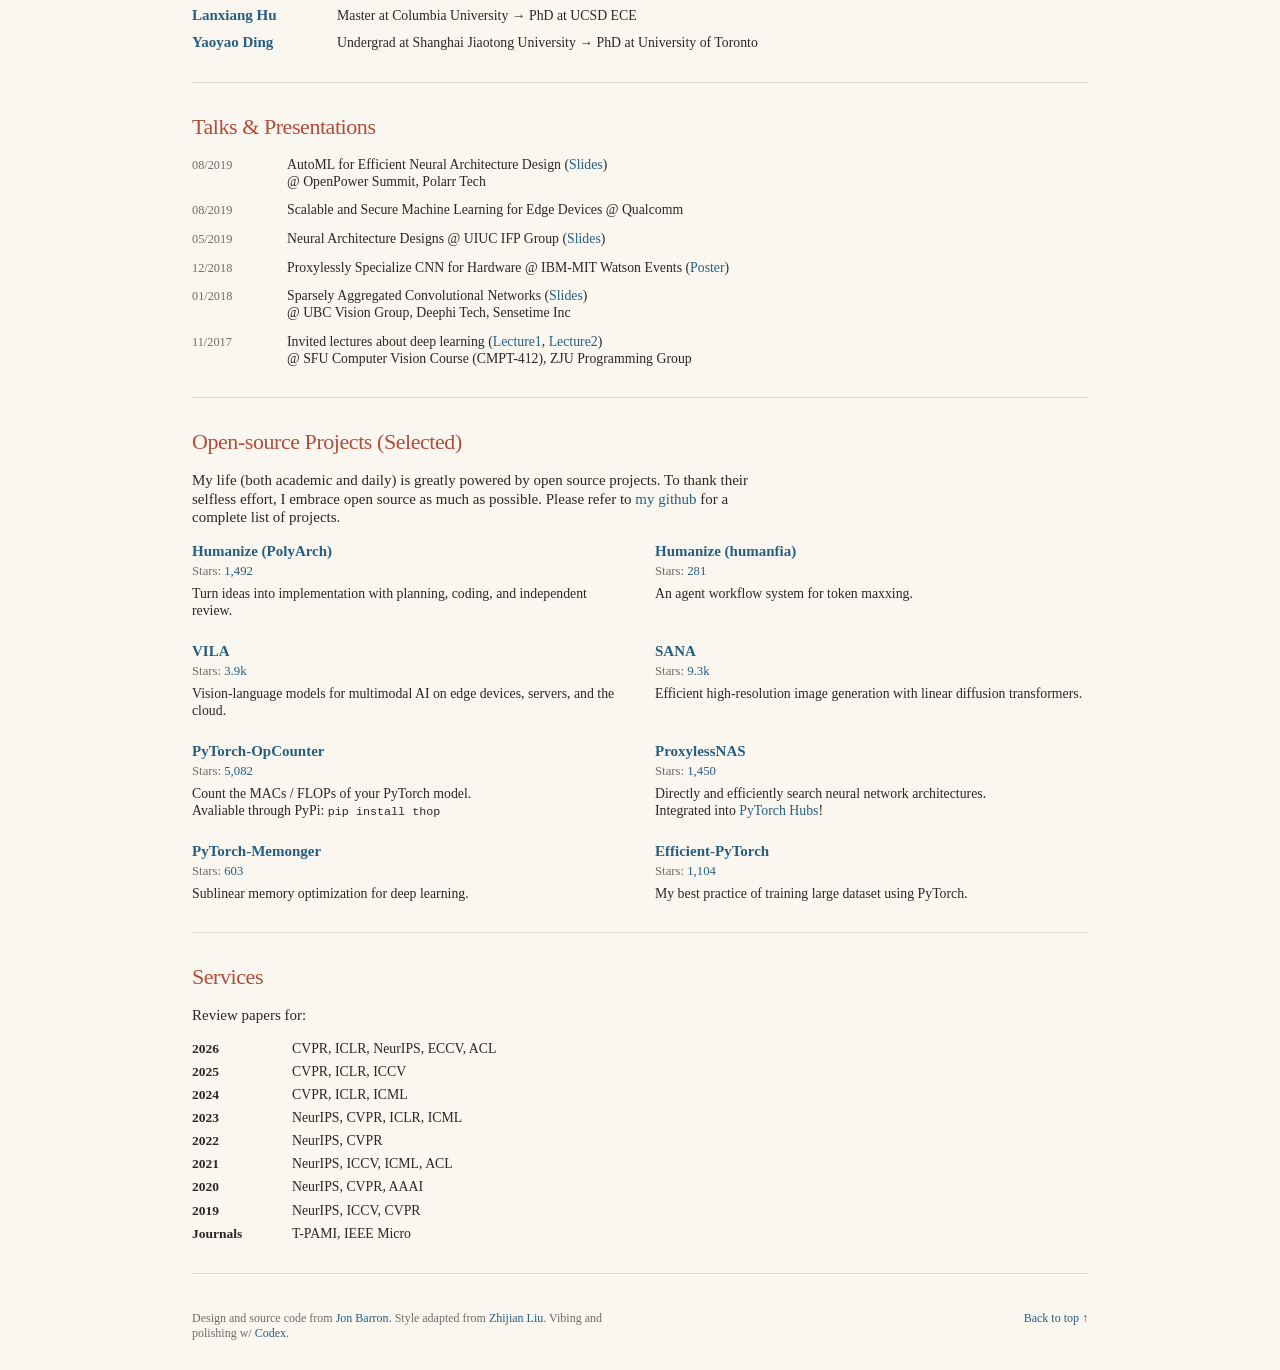
==== commit 44840d36: "Refactor homepage with responsive Vue and YAML publications" ====
--- a/docs/index.html
+++ b/docs/index.html
@@ -1,727 +1,25 @@
-<!DOCTYPE HTML>
+<!doctype html>
 <html lang="en">
-
-<head>
-  <title>Ligeng Zhu's homepage</title>
-
-  <meta content="text/html; charset=utf-8" http-equiv="Content-Type">
-
-  <meta name="author" content="Ligeng Zhu" />
-  <meta name="viewport" content="width=device-width, initial-scale=1">
-
-  <link rel="stylesheet" type="text/css" href="style.css" />
-  <link rel="canonical" href="https://leonidk.com/">
-
-  <LINK REL="SHORTCUT ICON" HREF="favicon.ico">
-</head>
-
-<body>
-  <table
-    style="width:100%;max-width:800px;border:0px;border-spacing:0px;border-collapse:separate;margin-right:auto;margin-left:auto;">
-    <tr style="padding:0px">
-      <td style="padding:0px">
-        <table
-          style="width:100%;border:0px;border-spacing:0px;border-collapse:separate;margin-right:auto;margin-left:auto;">
-          <tr style="padding:0px">
-            <td style="padding:2.5%;width:60%;vertical-align:middle">
-              <p align="center">
-                <name>Ligeng Zhu</name> <br>
-                ligeng (dot) zhu [at] gmail.com (dot) com <br>
-                <small> (add [plus] notAI to bypass spam filter) </small>
-              </p>
-              <p>
-                I am a Researcher at NVIDIA, fortunately working with <a href="https://songhan.mit.edu">Prof. Song
-                  Han</a>.
-                Before NVIDIA, I was at MIT (freezing Boston), Simon Fraser University (warmful Vancouver), and Zhejiang
-                University (beautiful Hangzhou).
-              </p>
-              <p>
-                <!-- My research interests focus on <b>automated</b>, <b>scalable</b> and <b>efficient</b> machine learning. -->
-                My research current interests focus on agentic, efficient, and multi-modal LLMs.
-
-                During my studies, I worked with
-                <a href="https://songhan.mit.edu">Prof. Song Han</a> on efficient machine learning,
-                <a href="https://www2.cs.sfu.ca/~funt/">Prof. Brian Funt</a> on colour vision,
-                and <a href="https://www.cs.sfu.ca/~pingtan/">Prof. Ping Tan</a> on attribute recognition.
-              </p>
-              <p>
-                If you find any research interests that we might share, feel free to drop me an email. I am always open
-                to potential collaborations.
-              </p>
-              <p align="center">
-                <a href="mailto:ligeng.zhu+homepage@gmail.com">Email</a>
-                &nbsp;/&nbsp; <a href="https://scholar.google.com/citations?user=y0LVrtgAAAAJ">Google Scholar</a>
-                <!-- &nbsp;/&nbsp; <a href="https://www.linkedin.com/in/ligeng-zhu/">LinkedIn</a> -->
-                &nbsp;/&nbsp; <a href="https://github.com/lyken17">GitHub</a>
-                &nbsp;/&nbsp; <a href="assets/Resume_Ligeng_Zhu_EN.pdf">Résumé</a>
-                <br> <small> Latest update on Oct 12 2026. </small>
-              </p>
-            </td>
-            <td style="padding:2.5%;width:33%;max-width:40%">
-              <img style="width:100%;max-width:100%" alt="profile photo"
-                src="https://s.gravatar.com/avatar/3b0c57abe05e251bbcea1a00c60b67d2?s=240">
-            </td>
-          </tr>
-        </table>
-
-        <table width="100%" align="center" border="0" cellspacing="0" cellpadding="20">
-          <tbody>
-            <tr>
-              <td>
-                <heading>News</heading>
-                <ul>
-                  <li>
-                    Presented about token maxing with Humanize at NVIDIA, invited by SGLang
-                    (<a href="https://lzhu.me/assets/slides/202606-advancing-agent-loops-with-humanize.pdf">Slides</a>,
-                    <a href="https://www.youtube.com/watch?v=NS9N4ZHtAJU&amp;t=2s">Talks</a>).
-                  </li>
-                  <li>
-                    Our <a href="https://pockengine.mit.edu/">PockEngine</a> is repoted by <a
-                      href="https://news.mit.edu/2023/technique-enables-ai-edge-devices-keep-learning-over-time">MIT
-                      News</a>!
-                  </li>
-                  <li>
-                    Share our recent tiny training work at Westlake university (<a
-                      href="assets/slides/tiny_training.pdf">Slides</a>).
-                  </li>
-                  <li>
-                    Our paper on tiny on-device training is highlighted on the <a
-                      href="http://web.mit.edu/spotlight/learning-edge/">MIT homepage</a>!
-                  </li>
-                  <li>
-                    Check our <a href="https://tinytraining.mit.edu/">tiny on-device training</a> is accepted to NeurIPS
-                    2022!
-                  </li>
-                  <li>
-                    Awarded for <a
-                      href="https://www.qualcomm.com/research/university-relations/innovation-fellowship/2022-north-america">Qualcomm
-                      PhD fellowship</a>! Thanks my supervisor and collaboraters!
-                  </li>
-                  <!-- <li>
-                    Check our <a href="https://tinytraining.mit.edu/">recent work</a> that enables a 256kb Micro-Controller to continously adapt to differnet environemnts!
-                  </li> -->
-                  <!-- <li>
-                    Delayed Gradient Averaging is going to appear on <a href="https://neurips.org">NeurIPS 2021</a>.
-                    Welcome to our poster session!
-                  </li> -->
-                  <!-- <li>
-                    We are going to present IOS - Inter-Operator Scheduler at <a href="https://mlsys.org">MLSys
-                      2021</a>. Welcome to stop by!
-                  </li> -->
-                  <!-- <li>Co-host <a href="https://hangzhang.org/CVPR2020/">Automated Deep Learning</a> workshop with Amazon Team. 
-                    We provide hands on tutorial about Once-for-All, which enables specialization in minutes! 
-                    Welcome to play it on <a href="https://colab.research.google.com/github/mit-han-lab/once-for-all/blob/master/tutorial/ofa.ipynb">colab</a>.
-                  </li> -->
-                  <!-- <li>Two papers are going to appear on NeurIPS. Vancouver, I am back!
-                    <ul>
-                      <li><a href="https://arxiv.org/abs/1906.08935">
-                        Deep Leakage from Gradients
-                      </a> on Thu Dec 12th 05 -- 07 PM @ East Exhibition Hall B + C #154
-                      </li> 
-                      <li><a href="">
-                        Distributed Training across the World
-                      </a> on Fri Dec 13th 10 AM -- 11 AM @ East Meeting Rooms 11 + 12
-                      </li> 
-                    </ul>
-                  </li>
-                  <li>The manuscript of <a href="https://arxiv.org/abs/1904.10616">Design Automation for Efficient Deep Learning Computing</a> is available on arXiv.</li> -->
-                </ul>
-              </td>
-            </tr>
-
-            <tr>
-              <td width="100%" valign="middle" id="publications">
-                <heading>Publications</heading><br><br>
-                <!-- Checked against Google Scholar on 2026-10-12. Include only
-                     first, second, penultimate, or last authorship. Deduplicate
-                     versions of the same work and exclude software citations. -->
-                <div class="publication">
-                  <a href="https://arxiv.org/abs/2610.08900"><papertitle>Humanize: Judgement Engineering for Agentic Coding</papertitle></a>
-                  <br>
-                  Sihao Liu, <strong>Ligeng Zhu</strong>, Zijian Zhang, Dongyun Zou, Zhengyang Zhang, Changye Li, Song Bian, Song Han, Tony Nowatzki
-                  <br>
-                  <em>arXiv preprint</em>, 2026
-                  <br>
-                  <a href="https://arxiv.org/abs/2610.08900">Paper</a> &nbsp;/&nbsp; <a href="https://github.com/PolyArch/humanize">Code</a>
-                </div>
-                <br>
-
-                <div class="publication">
-                  <a href="https://link.springer.com/chapter/10.1007/978-3-032-37044-0_17"><papertitle>EGM: Efficient Visual Grounding Language Models</papertitle></a>
-                  <br>
-                  Guanqi Zhan, Changye Li, Zhijian Liu, Yao Lu, Yi Wu, Song Han, <strong>Ligeng Zhu</strong>
-                  <br>
-                  <em>European Conference on Computer Vision (ECCV)</em>, 2026
-                  <br>
-                  <a href="https://link.springer.com/chapter/10.1007/978-3-032-37044-0_17">Paper</a> &nbsp;/&nbsp; <a href="https://arxiv.org/abs/2601.13633">arXiv</a>
-                </div>
-                <br>
-
-                <div class="publication">
-                  <a href="https://arxiv.org/abs/2604.06832"><papertitle>Fast-dVLM: Efficient Block-Diffusion VLM via Direct Conversion from Autoregressive VLM</papertitle></a>
-                  <br>
-                  Chengyue Wu, Shiyi Lan, Yonggan Fu, Sensen Gao, Jin Wang, Jincheng Yu, Jose M Alvarez, Pavlo Molchanov, Ping Luo, Song Han, <strong>Ligeng Zhu</strong>, Enze Xie
-                  <br>
-                  <em>arXiv preprint</em>, 2026
-                  <br>
-                  <a href="https://arxiv.org/abs/2604.06832">Paper</a>
-                </div>
-                <br>
-
-                <div class="publication">
-                  <a href="https://arxiv.org/abs/2601.14243"><papertitle>Jet-RL: Enabling On-Policy FP8 Reinforcement Learning with Unified Training and Rollout Precision Flow</papertitle></a>
-                  <br>
-                  Haocheng Xi, Charlie Ruan, Peiyuan Liao, Yujun Lin, Han Cai, Yilong Zhao, Shuo Yang, Kurt Keutzer, Song Han, <strong>Ligeng Zhu</strong>
-                  <br>
-                  <em>arXiv preprint</em>, 2026
-                  <br>
-                  <a href="https://arxiv.org/abs/2601.14243">Paper</a>
-                </div>
-                <br>
-
-                <div class="publication">
-                  <a href="https://arxiv.org/abs/2512.10927"><papertitle>FoundationMotion: Auto-Labeling and Reasoning about Spatial Movement in Videos</papertitle></a>
-                  <br>
-                  Yulu Gan, <strong>Ligeng Zhu</strong>, Dandan Shan, Baifeng Shi, Hongxu Yin, Boris Ivanovic, Song Han, Trevor Darrell, Jitendra Malik, Marco Pavone, Boyi Li
-                  <br>
-                  <em>arXiv preprint</em>, 2025
-                  <br>
-                  <a href="https://arxiv.org/abs/2512.10927">Paper</a>
-                </div>
-                <br>
-
-                <div class="publication">
-                  <a href="https://ieeexplore.ieee.org/abstract/document/11094148/"><papertitle>NVILA: Efficient Frontier Visual Language Models</papertitle></a>
-                  <br>
-                  Zhijian Liu, <strong>Ligeng Zhu</strong>, Baifeng Shi, Zhuoyang Zhang, Yuming Lou, Shang Yang, Haocheng Xi, Shiyi Cao, Yuxian Gu, Dacheng Li, Xiuyu Li, Haotian Tang, Yunhao Fang, Yukang Chen, Cheng-Yu Hsieh, De-An Huang, An-Chieh Cheng, Jinyi Hu, Sifei Liu, Ranjay Krishna, Pavlo Molchanov, Jan Kautz, Hongxu Yin, Song Han, Yao Lu
-                  <br>
-                  <em>IEEE/CVF Conference on Computer Vision and Pattern Recognition (CVPR)</em>, 2025
-                  <br>
-                  <a href="https://ieeexplore.ieee.org/abstract/document/11094148/">Paper</a> &nbsp;/&nbsp; <a href="https://github.com/NVlabs/VILA">Code</a>
-                </div>
-                <br>
-
-                <div class="publication">
-                  <a href="https://arxiv.org/abs/2407.18908"><papertitle>Wolf: Dense Video Captioning with a World Summarization Framework</papertitle></a>
-                  <br>
-                  Boyi Li, <strong>Ligeng Zhu</strong>, Ran Tian, Shuhan Tan, Yuxiao Chen, Yao Lu, Yin Cui, Sushant Veer, Max Ehrlich, Jonah Philion, Xinshuo Weng, Fuzhao Xue, Linxi Fan, Yuke Zhu, Jan Kautz, Andrew Tao, Ming-Yu Liu, Sanja Fidler, Boris Ivanovic, Trevor Darrell, Jitendra Malik, Song Han, Marco Pavone
-                  <br>
-                  <em>arXiv preprint</em>, 2024
-                  <br>
-                  <a href="https://arxiv.org/abs/2407.18908">Paper</a>
-                </div>
-                <br>
-
-                <div class="publication">
-                  <a href="https://arxiv.org/abs/2407.17453"><papertitle>VILA²: VILA Augmented VILA</papertitle></a>
-                  <br>
-                  Yunhao Fang, <strong>Ligeng Zhu</strong>, Yao Lu, Yan Wang, Pavlo Molchanov, Jan Kautz, Jang Hyun Cho, Marco Pavone, Song Han, Hongxu Yin
-                  <br>
-                  <em>arXiv preprint</em>, 2024
-                  <br>
-                  <a href="https://arxiv.org/abs/2407.17453">Paper</a>
-                </div>
-                <br>
-
-                <div class="publication">
-                  <a href="https://dl.acm.org/doi/abs/10.1145/3613424.3614307"><papertitle>PockEngine: Sparse and Efficient Fine-tuning in a Pocket</papertitle></a>
-                  <br>
-                  <strong>Ligeng Zhu</strong>, Lanxiang Hu, Ji Lin, Wei-Ming Chen, Wei-Chen Wang, Chuang Gan, Song Han
-                  <br>
-                  <em>56th IEEE/ACM International Symposium on Microarchitecture (MICRO-56)</em>, 2023
-                  <br>
-                  <a href="https://dl.acm.org/doi/abs/10.1145/3613424.3614307">Paper</a> &nbsp;/&nbsp; <a href="https://arxiv.org/abs/2310.17752">arXiv</a> &nbsp;/&nbsp; <a href="https://pockengine.mit.edu/">Website</a> &nbsp;/&nbsp; <a href="https://github.com/Lyken17/micro23/blob/master/Micro23-PockEngine-Slides.pdf">Slides</a> &nbsp;/&nbsp; <a href="https://youtu.be/-7r-TJ5I1NA">YouTube</a>
-                  <br>
-                  <span>Media coverage: <a href="https://news.mit.edu/2023/technique-enables-ai-edge-devices-keep-learning-over-time">MIT News</a> &nbsp;/&nbsp; <a href="https://www.zhihu.com/question/565161486/answer/2779305863">Zhihu</a></span>
-                </div>
-                <br>
-
-                <div class="publication">
-                  <a href="https://ieeexplore.ieee.org/abstract/document/10284551/"><papertitle>Tiny Machine Learning: Progress and Futures</papertitle></a>
-                  <br>
-                  Ji Lin, <strong>Ligeng Zhu</strong>, Wei-Ming Chen, Wei-Chen Wang, Song Han
-                  <br>
-                  <em>IEEE Circuits and Systems Magazine</em>, 2023
-                  <br>
-                  <a href="https://ieeexplore.ieee.org/abstract/document/10284551/">Paper</a> &nbsp;/&nbsp; <a href="https://arxiv.org/abs/2403.19076">arXiv</a>
-                </div>
-                <br>
-
-                <div class="publication">
-                  <a href="https://openreview.net/forum?id=u0INlprg3U"><papertitle>LIFT: Efficient Layer-wise Finetuning for Large Language Models</papertitle></a>
-                  <br>
-                  <strong>Ligeng Zhu</strong>, Lanxiang Hu, Ji Lin, Song Han
-                  <br>
-                  <em>OpenReview manuscript</em>, 2023
-                  <br>
-                  <a href="https://openreview.net/forum?id=u0INlprg3U">Paper</a>
-                </div>
-                <br>
-
-                <div class="publication">
-                  <a href="https://proceedings.neurips.cc/paper_files/paper/2022/hash/90c56c77c6df45fc8e556a096b7a2b2e-Abstract-Conference.html"><papertitle>On-Device Training Under 256KB Memory</papertitle></a>
-                  <br>
-                  Ji Lin*, <strong>Ligeng Zhu*</strong>, Wei-Ming Chen, Wei-Chen Wang, Chuang Gan, Song Han<br>
-                  (* denotes equal contribution)
-                  <br>
-                  <em>Advances in Neural Information Processing Systems (NeurIPS)</em>, 2022
-                  <br>
-                  <a href="https://proceedings.neurips.cc/paper_files/paper/2022/hash/90c56c77c6df45fc8e556a096b7a2b2e-Abstract-Conference.html">Paper</a> &nbsp;/&nbsp; <a href="https://tinytraining.mit.edu/">Website</a> &nbsp;/&nbsp; <a href="https://tinytraining.mit.edu/assets/on-device-training.pdf">Slides</a> &nbsp;/&nbsp; <a href="https://youtu.be/XaDCO8YtmBw">YouTube</a> &nbsp;/&nbsp; <a href="https://github.com/mit-han-lab/tiny-training">GitHub</a>
-                  <br>
-                  <span>Media coverage: <a href="http://web.mit.edu/spotlight/learning-edge/">MIT Homepage</a> &nbsp;/&nbsp; <a href="https://www.zhihu.com/question/565161486/answer/2779305863">Zhihu</a></span>
-                </div>
-                <br>
-
-                <div class="publication">
-                  <a href="https://library.imaging.org/cic/articles/30/1/32"><papertitle>Laplacian of Logarithm as Illuminant-Invariant Input Space</papertitle></a>
-                  <br>
-                  Brian Funt, <strong>Ligeng Zhu</strong>
-                  <br>
-                  <em>Color and Imaging Conference (CIC)</em>, 2022
-                  <br>
-                  <a href="https://library.imaging.org/cic/articles/30/1/32">Paper</a>
-                </div>
-                <br>
-
-                <div class="publication">
-                  <a href="https://dl.acm.org/doi/abs/10.1145/3486618"><papertitle>Enable Deep Learning on Mobile Devices: Methods, Systems, and Applications</papertitle></a>
-                  <br>
-                  Han Cai, Ji Lin, Yujun Lin, Zhijian Liu, Haotian Tang, Hanrui Wang, <strong>Ligeng Zhu</strong>, Song Han
-                  <br>
-                  <em>ACM Transactions on Design Automation of Electronic Systems (TODAES)</em>, 2022
-                  <br>
-                  <a href="https://dl.acm.org/doi/abs/10.1145/3486618">Paper</a>
-                </div>
-                <br>
-
-                <div class="publication">
-                  <a href="https://proceedings.neurips.cc/paper_files/paper/2021/hash/fc03d48253286a798f5116ec00e99b2b-Abstract.html"><papertitle>Delayed Gradient Averaging: Tolerate the Communication Latency for Federated Learning</papertitle></a>
-                  <br>
-                  <strong>Ligeng Zhu</strong>, Hongzhou Lin, Yao Lu, Yujun Lin, Song Han
-                  <br>
-                  <em>Advances in Neural Information Processing Systems (NeurIPS)</em>, 2021
-                  <br>
-                  <a href="https://proceedings.neurips.cc/paper_files/paper/2021/hash/fc03d48253286a798f5116ec00e99b2b-Abstract.html">Paper</a> &nbsp;/&nbsp; <a href="http://dga.hanlab.ai/">Webpage</a>
-                </div>
-                <br>
-
-                <div class="publication">
-                  <a href="https://proceedings.mlsys.org/paper_files/paper/2021/hash/1f8053a67ec8e0b57455713cefdd8218-Abstract.html"><papertitle>IOS: Inter-Operator Scheduler for CNN Acceleration</papertitle></a>
-                  <br>
-                  Yaoyao Ding, <strong>Ligeng Zhu</strong>, Zhihao Jia, Gennady Pekhimenko, Song Han
-                  <br>
-                  <em>Conference on Machine Learning and Systems (MLSys)</em>, 2021
-                  <br>
-                  <small>Earlier title: Accelerate DNN Inference By Inter-Operator Parallelization.</small>
-                  <br>
-                  <a href="https://proceedings.mlsys.org/paper_files/paper/2021/hash/1f8053a67ec8e0b57455713cefdd8218-Abstract.html">Paper</a> &nbsp;/&nbsp; <a href="http://www.yaoyaoding.com/ios/">Webpage</a> &nbsp;/&nbsp; <a href="https://github.com/mit-han-lab/inter-operator-scheduler">Code</a> &nbsp;/&nbsp; <a href="https://www.youtube.com/watch?v=cS5I6CYMU2E">YouTube</a> &nbsp;/&nbsp; <a href="https://www.bilibili.com/video/BV1w54y187G1">BiliBili</a>
-                </div>
-                <br>
-
-                <div class="publication">
-                  <a href="https://link.springer.com/chapter/10.1007/978-3-030-58621-8_34"><papertitle>DataMix: Efficient Privacy-Preserving Edge-Cloud Inference</papertitle></a>
-                  <br>
-                  Zhijian Liu, Zhanghao Wu, Chuang Gan, <strong>Ligeng Zhu</strong>, Song Han
-                  <br>
-                  <em>European Conference on Computer Vision (ECCV)</em>, 2020
-                  <br>
-                  <a href="https://link.springer.com/chapter/10.1007/978-3-030-58621-8_34">Paper</a>
-                </div>
-                <br>
-
-                <div class="publication">
-                  <a href="https://proceedings.neurips.cc/paper_files/paper/2020/hash/81f7acabd411274fcf65ce2070ed568a-Abstract.html"><papertitle>TinyTL: Reduce Memory, Not Parameters for Efficient On-Device Learning</papertitle></a>
-                  <br>
-                  Han Cai, Chuang Gan, <strong>Ligeng Zhu</strong>, Song Han
-                  <br>
-                  <em>Advances in Neural Information Processing Systems (NeurIPS)</em>, 2020
-                  <br>
-                  <a href="https://proceedings.neurips.cc/paper_files/paper/2020/hash/81f7acabd411274fcf65ce2070ed568a-Abstract.html">Paper</a>
-                </div>
-                <br>
-
-                <div class="publication">
-                  <a href="https://ieeexplore.ieee.org/abstract/document/8897011/"><papertitle>AutoML for Architecting Efficient and Specialized Neural Networks</papertitle></a>
-                  <br>
-                  Han Cai, Ji Lin, Yujun Lin, Zhijian Liu, Kuan Wang, Tianzhe Wang, <strong>Ligeng Zhu</strong>, Song Han
-                  <br>
-                  <em>IEEE Micro</em>, 2019
-                  <br>
-                  <a href="https://ieeexplore.ieee.org/abstract/document/8897011/">Paper</a> &nbsp;/&nbsp; <a href="https://arxiv.org/abs/1904.10616">arXiv</a> &nbsp;/&nbsp; <a href="https://www.dropbox.com/s/qipuwtjktnkhhr0/CVPR%2719%20Song%20Han.pdf?dl=0">Slides</a>
-                </div>
-                <br>
-
-                <div class="publication">
-                  <a href="https://proceedings.neurips.cc/paper_files/paper/2019/hash/60a6c4002cc7b29142def8871531281a-Abstract.html"><papertitle>Deep Leakage from Gradients</papertitle></a>
-                  <br>
-                  <strong>Ligeng Zhu</strong>, Zhijian Liu, Song Han
-                  <br>
-                  <em>Advances in Neural Information Processing Systems (NeurIPS)</em>, 2019
-                  <br>
-                  <a href="https://proceedings.neurips.cc/paper_files/paper/2019/hash/60a6c4002cc7b29142def8871531281a-Abstract.html">Paper</a> &nbsp;/&nbsp; <a href="assets/posters/19-nips-dlg.pdf">Poster</a> &nbsp;/&nbsp; <a href="https://gist.github.com/Lyken17/91b81526a8245a028d4f85ccc9191884">Code</a>
-                  <br>
-                  <span>Media coverage: <a href="https://www.zhihu.com/question/345365328/answer/930250128">Zhihu</a></span>
-                </div>
-                <br>
-
-                <div class="publication">
-                  <a href="https://openreview.net/forum?id=SJeuueSYDH"><papertitle>Distributed Training across the World</papertitle></a>
-                  <br>
-                  <strong>Ligeng Zhu</strong>, Yao Lu, Yujun Lin, Song Han
-                  <br>
-                  <em>NeurIPS Workshop on Systems for ML (MLSys)</em>, 2019
-                  <br>
-                  <a href="https://openreview.net/forum?id=SJeuueSYDH">Paper</a> &nbsp;/&nbsp; <a href="assets/posters/19-nips-dts.pdf">Poster</a>
-                </div>
-                <br>
-
-                <div class="publication">
-                  <a href="https://arxiv.org/abs/1812.00332"><papertitle>ProxylessNAS: Direct Neural Architecture Search on Target Task and Hardware</papertitle></a>
-                  <br>
-                  Han Cai, <strong>Ligeng Zhu</strong>, Song Han
-                  <br>
-                  <em>International Conference on Learning Representations (ICLR)</em>, 2019
-                  <br>
-                  <a href="https://arxiv.org/abs/1812.00332">Paper</a> &nbsp;/&nbsp; <a href="https://hanlab.mit.edu/projects/proxylessNAS">Project Page</a> &nbsp;/&nbsp; <a href="https://github.com/MIT-HAN-LAB/ProxylessNAS">GitHub</a> &nbsp;/&nbsp; <a href="assets/posters/19-iclr-poster.pdf">Poster</a>
-                  <br>
-                  <span>Media coverage: <a href="http://news.mit.edu/2019/convolutional-neural-network-automation-0321">MIT News</a> &nbsp;/&nbsp; <a href="https://spectrum.ieee.org/tech-talk/computing/networks/using-ai-to-make-better-ai">IEEE Spectrum</a> &nbsp;/&nbsp; <a href="https://www.zhihu.com/question/296404213/answer/547163236">Zhihu</a> &nbsp;/&nbsp; <a href="https://www.jiqizhixin.com/articles/2018-12-07-8">机器之心</a></span>
-                </div>
-                <br>
-
-                <div class="publication">
-                  <a href="https://ieeexplore.ieee.org/abstract/document/8581453/"><papertitle>Small Object Sensitive Segmentation of Urban Street Scene With Spatial Adjacency Between Object Classes</papertitle></a>
-                  <br>
-                  Dazhou Guo*, <strong>Ligeng Zhu*</strong>, Yuhang Lu, Hongkai Yu, Song Wang<br>
-                  (* denotes equal contribution)
-                  <br>
-                  <em>IEEE Transactions on Image Processing (TIP)</em>, 2018
-                  <br>
-                  <a href="https://ieeexplore.ieee.org/abstract/document/8581453/">Paper</a>
-                </div>
-                <br>
-
-                <div class="publication">
-                  <a href="https://library.imaging.org/cic/articles/26/1/art00044"><papertitle>Does Colour Really Matter? Evaluation via Object Classification</papertitle></a>
-                  <br>
-                  Brian Funt, <strong>Ligeng Zhu</strong>
-                  <br>
-                  <em>Color and Imaging Conference (CIC)</em>, 2018
-                  <br>
-                  <a href="https://library.imaging.org/cic/articles/26/1/art00044">Paper</a> &nbsp;/&nbsp; <a href="assets/posters/18-cic-poster.pdf">Poster</a>
-                </div>
-                <br>
-
-                <div class="publication">
-                  <a href="https://link.springer.com/chapter/10.1007/978-3-030-01258-8_12"><papertitle>Sparsely Aggregated Convolutional Networks</papertitle></a>
-                  <br>
-                  <strong>Ligeng Zhu</strong>, Ruizhi Deng, Michael Maire, Zhiwei Deng, Greg Mori, Ping Tan
-                  <br>
-                  <em>European Conference on Computer Vision (ECCV)</em>, 2018
-                  <br>
-                  <a href="https://link.springer.com/chapter/10.1007/978-3-030-01258-8_12">Paper</a> &nbsp;/&nbsp; <a href="https://arxiv.org/abs/1801.05895">arXiv</a> &nbsp;/&nbsp; <a href="https://github.com/lyken17/sparsenet">Code</a> &nbsp;/&nbsp; <a href="assets/posters/18-eccv-poster.pdf">Poster</a>
-                </div>
-                <br>
-
-                <div class="publication">
-                  <a href="https://summit.sfu.ca/item/18304"><papertitle>Colourization of Dichromatic Images</papertitle></a>
-                  <br>
-                  Brian Funt, <strong>Ligeng Zhu</strong>
-                  <br>
-                  <em>Simon Fraser University manuscript</em>, 2018
-                  <br>
-                  <a href="https://summit.sfu.ca/item/18304">Paper</a>
-                </div>
-                <br>
-
-                <div class="publication">
-                  <a href="https://library.imaging.org/ei/articles/30/14/art00020"><papertitle>Colorizing Color Images</papertitle></a>
-                  <br>
-                  <strong>Ligeng Zhu</strong>, Brian Funt
-                  <br>
-                  <em>Human Vision and Electronic Imaging (HVEI)</em>, 2018
-                  <br>
-                  <a href="https://library.imaging.org/ei/articles/30/14/art00020">Paper</a> &nbsp;/&nbsp; <a href="https://github.com/Lyken17/Colorize-Color-Images">Code</a> &nbsp;/&nbsp; <a href="assets/posters/18-hvei-poster.pdf">Poster</a>
-                </div>
-                <br>
-
-                <div class="publication">
-                  <a href="https://arxiv.org/abs/1712.01955"><papertitle>Learning to Forecast Videos of Human Activity with Multi-granularity Models and Adaptive Rendering</papertitle></a>
-                  <br>
-                  Mengyao Zhai, Jiacheng Chen, Ruizhi Deng, Lei Chen, <strong>Ligeng Zhu</strong>, Greg Mori
-                  <br>
-                  <em>arXiv preprint</em>, 2017
-                  <br>
-                  <a href="https://arxiv.org/abs/1712.01955">Paper</a>
-                </div>
-                <br>
-
-                <div class="publication">
-                  <a href="https://arxiv.org/abs/1607.01437"><papertitle>Attribute Recognition from Adaptive Parts</papertitle></a>
-                  <br>
-                  Luwei Yang, <strong>Ligeng Zhu</strong>, Yichen Wei, Shuang Liang, Ping Tan
-                  <br>
-                  <em>British Machine Vision Conference (BMVC)</em>, 2016
-                  <br>
-                  <a href="https://arxiv.org/abs/1607.01437">Paper</a> &nbsp;/&nbsp; <a href="assets/posters/16-bmvc-poster.pdf">Poster</a>
-                </div>
-                <br>
-
-                <div class="publication">
-                  <a href="https://openreview.net/forum?id=f7t7AOseAa"><papertitle>ZEST: Zeroshot Sparse Fine-tuning</papertitle></a>
-                  <br>
-                  Jiashu Han, <strong>Ligeng Zhu</strong>, Song Han
-                  <br>
-                  <em>OpenReview manuscript</em>
-                  <br>
-                  <a href="https://openreview.net/forum?id=f7t7AOseAa">Paper</a>
-                </div>
-                <br>
-
-              </td>
-            </tr>
-
-            <tr>
-              <td>
-                <heading>Students Collaborated with</heading>
-                <ul>
-                  <li><a href="https://antoinegg1.github.io/">Changye Li</a>, Undergrad at Peking University &rarr; PhD at Tsinghua University</li>
-                  <li><a href="https://openreview.net/profile?id=~Zheng_Du3">Zheng Du</a>, PhD at GaTech</li>
-                  <li><a href="#">Zijian Zhang</a>, Undergrad at Tsinghua University &rarr; PhD at Tsinghua University</li>
-                  <li><a href="#">Guanqi Zhan</a>, PhD at VGG Oxford &rarr; NVIDIA Research</li>
-                  <li><a href="https://scholar.google.com/citations?user=aH5QOEcAAAAJ">Jiashu Han</a>, Undergrad at Columbia University &rarr; MIT EECS PhD
-                  </li>
-                  <li><a href="https://snyhlxde1.github.io/">Lanxiang Hu</a>, Master at Columbia University &rarr; PhD at UCSD ECE</li>
-                  <li><a href="https://www.cs.toronto.edu/~yaoyao/">Yaoyao Ding</a>, Undergrad at Shanghai Jiaotong University &rarr; PhD at University of Toronto</li>
-                </ul>
-              </td>
-            </tr>
-
-            <tr>
-              <td>
-                <heading>Talks & Presentations</heading>
-                <ul>
-                  <!-- <li>[03/2020] Scalable and Secure Federated Learning (<a href="assets/slides/2020-03-FL.pdf">Slides</a>)
-                      <ul>
-                        @ UCSD SVCL, Xilinx, Dawnlight, NYU System Group
-                      </ul>
-                    </li>
-                    <li>[12/2019] Distributed Training across the World 
-                      @ MIT CSAIL Fast ML  (<a href="assets/slides/19-CSAIL-Fast-ML.pdf">Slides</a>) 
-                    </li> -->
-                  <li>[08/2019] AutoML for Efficient Neural Architecture Design (<a
-                      href="https://static.sched.com/hosted_files/openpowerna19/43/proxyless%40summit.pdf">Slides</a>)
-                    <ul>@ OpenPower Summit, Polarr Tech</ul>
-                  </li>
-                  <li>[08/2019] Scalable and Secure Machine Learning for Edge Devices @ Qualcomm </li>
-                  <li>[05/2019] Neural Architecture Designs @ UIUC IFP Group (<a
-                      href="assets/slides/ligeng's presentation@UIUC IFP.pdf">Slides</a>) </li>
-                  <li>[12/2018] Proxylessly Specialize CNN for Hardware @ IBM-MIT Watson Events (<a
-                      href="assets/posters/18-ibm_proxyless.pdf">Poster</a>) </li>
-                  <li>[01/2018] Sparsely Aggregated Convolutional Networks (<a
-                      href="assets/posters/18-SparseNet@ver1.pdf">Slides</a>)
-                    <ul> @ UBC Vision Group, Deephi Tech, Sensetime Inc</ul>
-                  </li>
-                  <li>[11/2017] Invited lectures about deep learning
-                    (<a href="https://bit.ly/37UTJOo">Lecture1</a>,
-                    <a href="https://bit.ly/34HWlxa">Lecture2</a>)
-                    <ul>@ SFU Computer Vision Course (CMPT-412), ZJU Programming Group</ul>
-                  </li>
-                </ul>
-              </td>
-            </tr>
-
-            <tr>
-              <td>
-                <heading>Open-source Projects (Selected)</heading>
-                <p>
-                  My life (both academic and daily) is greatly powered by open source projects. To thank their selfless
-                  effort, I embrace open source as much as possible. Please refer to <a
-                    href="https://github.com/Lyken17">my github</a> for a complete list of projects.
-                </p>
-
-                <table style="width:100%" valign="middle">
-                  <tr>
-                    <th style="width:50%;vertical-align:top">
-                      <div>
-                        <a href="https://github.com/PolyArch/humanize"><papertitle>Humanize (PolyArch)</papertitle></a>
-                        <br>
-                        <a class="github-button" href="https://github.com/PolyArch/humanize" data-icon="octicon-star"
-                          data-show-count="true" aria-label="Star PolyArch/humanize on GitHub">Star</a>
-                        <a class="github-button" href="https://github.com/PolyArch/humanize/fork" data-icon="octicon-repo-forked"
-                          data-show-count="true" aria-label="Fork PolyArch/humanize on GitHub">Fork</a>
-                        <br>
-                        <span style="font-weight:normal">Turn ideas into implementation with planning, coding, and independent review.</span>
-                      </div>
-                    </th>
-                    <th style="width:50%;vertical-align:top">
-                      <div>
-                        <a href="https://github.com/humanfia/humanize"><papertitle>Humanize (humanfia)</papertitle></a>
-                        <br>
-                        <a class="github-button" href="https://github.com/humanfia/humanize" data-icon="octicon-star"
-                          data-show-count="true" aria-label="Star humanfia/humanize on GitHub">Star</a>
-                        <a class="github-button" href="https://github.com/humanfia/humanize/fork" data-icon="octicon-repo-forked"
-                          data-show-count="true" aria-label="Fork humanfia/humanize on GitHub">Fork</a>
-                        <br>
-                        <span style="font-weight:normal">An agent workflow system for token maxxing.</span>
-                      </div>
-                    </th>
-                  </tr>
-                  <tr>
-                    <th style="width:50%;vertical-align:top">
-                      <div>
-                        <a href="https://github.com/NVlabs/VILA"><papertitle>VILA</papertitle></a>
-                        <br>
-                        <a class="github-button" href="https://github.com/NVlabs/VILA" data-icon="octicon-star"
-                          data-show-count="true" aria-label="Star NVlabs/VILA on GitHub">Star</a>
-                        <a class="github-button" href="https://github.com/NVlabs/VILA/fork" data-icon="octicon-repo-forked"
-                          data-show-count="true" aria-label="Fork NVlabs/VILA on GitHub">Fork</a>
-                        <br>
-                        <span style="font-weight:normal">Vision-language models for multimodal AI on edge devices, servers, and the cloud.</span>
-                      </div>
-                    </th>
-                    <th style="width:50%;vertical-align:top">
-                      <div>
-                        <a href="https://github.com/NVlabs/Sana"><papertitle>SANA</papertitle></a>
-                        <br>
-                        <a class="github-button" href="https://github.com/NVlabs/Sana" data-icon="octicon-star"
-                          data-show-count="true" aria-label="Star NVlabs/Sana on GitHub">Star</a>
-                        <a class="github-button" href="https://github.com/NVlabs/Sana/fork" data-icon="octicon-repo-forked"
-                          data-show-count="true" aria-label="Fork NVlabs/Sana on GitHub">Fork</a>
-                        <br>
-                        <span style="font-weight:normal">Efficient high-resolution image generation with linear diffusion transformers.</span>
-                      </div>
-                    </th>
-                  </tr>
-                  <tr>
-                    <th>
-                      <div>
-                        <a href="https://github.com/Lyken17/pytorch-OpCounter">
-                          <papertitle>PyTorch-OpCounter</papertitle>
-                        </a>
-                        <br>
-                        <a class="github-button" href="https://github.com/lyken17/pytorch-OpCounter"
-                          data-icon="octicon-star" data-show-count="true"
-                          aria-label="Star lyken17/pytorch-OpCounter on GitHub">Star</a>
-                        <a class="github-button" href="https://github.com/lyken17/pytorch-OpCounter/fork"
-                          data-icon="octicon-repo-forked" data-show-count="true"
-                          aria-label="Fork lyken17/pytorch-OpCounter on GitHub">Fork</a>
-                        <br>
-                        <span style="font-weight:normal">Count the MACs / FLOPs of your PyTorch model.</span>
-                        <br>
-                        <span style="font-weight:normal">Avaliable through PyPi:
-                          <code>pip install thop</code>
-                        </span>
-                      </div>
-                    </th>
-                    <th>
-                      <div>
-                        <a href="https://github.com/mit-han-lab/ProxylessNAS">
-                          <papertitle>ProxylessNAS</papertitle>
-                        </a>
-                        <br>
-                        <a class="github-button" href="https://github.com/mit-han-lab/ProxylessNAS"
-                          data-icon="octicon-star" data-show-count="true"
-                          aria-label="Star lyken17/pytorch-OpCounter on GitHub">Star</a>
-                        <a class="github-button" href="https://github.com/mit-han-lab/ProxylessNAS/fork"
-                          data-icon="octicon-repo-forked" data-show-count="true"
-                          aria-label="Fork lyken17/pytorch-OpCounter on GitHub">Fork</a>
-                        <br>
-                        <span style="font-weight:normal">Directly and efficiently search neural network
-                          architectures.</span>
-                        <br>
-                        <span style="font-weight:normal">Integrated into <a
-                            href="https://pytorch.org/hub/pytorch_vision_proxylessnas/">PyTorch Hubs</a>!
-                        </span>
-                      </div>
-                    </th>
-                  </tr>
-                  <tr>
-                    <th>
-                      <div>
-                        <a href="https://github.com/Lyken17/pytorch-memonger">
-                          <papertitle>PyTorch-Memonger</papertitle>
-                        </a>
-                        <br>
-                        <a class="github-button" href="https://github.com/Lyken17/pytorch-memonger"
-                          data-icon="octicon-star" data-show-count="true"
-                          aria-label="Star lyken17/pytorch-OpCounter on GitHub">Star</a>
-                        <a class="github-button" href="https://github.com/Lyken17/pytorch-memonger/fork"
-                          data-icon="octicon-repo-forked" data-show-count="true"
-                          aria-label="Fork lyken17/pytorch-OpCounter on GitHub">Fork</a>
-                        <br>
-                        <span style="font-weight:normal">Sublinear memory optimization for deep learning.</span>
-                        <br>
-                      </div>
-                    </th>
-                    <th>
-                      <div>
-                        <a href="https://github.com/Lyken17/Efficient-PyTorch">
-                          <papertitle>Efficient-PyTorch</papertitle>
-                        </a>
-                        <br>
-                        <a class="github-button" href="https://github.com/Lyken17/Efficient-PyTorch"
-                          data-icon="octicon-star" data-show-count="true"
-                          aria-label="Star lyken17/pytorch-OpCounter on GitHub">Star</a>
-                        <a class="github-button" href="https://github.com/Lyken17/Efficient-PyTorch/fork"
-                          data-icon="octicon-repo-forked" data-show-count="true"
-                          aria-label="Fork lyken17/pytorch-OpCounter on GitHub">Fork</a>
-                        <br>
-                        <span style="font-weight:normal">My best practice of training large dataset using
-                          PyTorch.</span>
-                        <br>
-                      </div>
-                    </th>
-                  </tr>
-                </table>
-              </td>
-            </tr>
-
-            <tr>
-              <td>
-                <heading>Services</heading>
-                <p>
-                  Review papers for:
-                  <li> 2026: CVPR, ICLR, NeurIPS, ECCV, ACL </li>
-                  <li> 2025: CVPR, ICLR, ICCV </li>
-                  <li> 2024: CVPR, ICLR, ICML </li>
-                  <li> 2023: NeurIPS, CVPR, ICLR, ICML </li>
-                  <li> 2022: NeurIPS, CVPR </li>
-                  <li> 2021: NeurIPS, ICCV, ICML, ACL </li>
-                  <li> 2020: NeurIPS, CVPR, AAAI </li>
-                  <li> 2019: NeurIPS, ICCV, CVPR </li>
-                  <li> Journals: T-PAMI, IEEE Micro </li>
-                </p>
-              </td>
-            </tr>
-          </tbody>
-
-        </table>
-        <table
-          style="width:100%;border:0px;border-spacing:0px;border-collapse:separate;margin-right:auto;margin-left:auto;">
-          <tr>
-            <td style="padding:0px">
-              <br>
-              <p style="text-align:center;font-size:small;">
-                Design and source code from <a style="font-size:small;" href="https://jonbarron.info">Jon Barron</a>.
-                Style adapted from <a style="font-size:small;" href="http://zhijianliu.com">Zhijian Liu</a>.
-                Vibing and polishing w/ <a style="font-size:small;" href="https://openai.com/codex/">Codex</a>.
-              </p>
-            </td>
-          </tr>
-        </table>
-      </td>
-    </tr>
-  </table>
-  <!-- Place this tag in your head or just before your close body tag. -->
-  <script async defer src="https://buttons.github.io/buttons.js"></script>
-  <!-- Global site tag (gtag.js) - Google Analytics -->
-  <script async src="https://www.googletagmanager.com/gtag/js?id=UA-129647900-1"></script>
-  <script>
-    window.dataLayer = window.dataLayer || [];
-    function gtag() { dataLayer.push(arguments); }
-    gtag('js', new Date());
-    gtag('config', 'UA-129647900-1');
-  </script>
-</body>
-
+  <head>
+    <meta charset="UTF-8" />
+    <meta name="viewport" content="width=device-width, initial-scale=1" />
+    <meta name="author" content="Ligeng Zhu" />
+    <meta name="description" content="Ligeng Zhu — researcher at NVIDIA working on agentic, efficient, and multimodal language models. Publications, projects, collaborators, and talks." />
+    <meta name="theme-color" content="#faf7f0" />
+    <link rel="icon" href="./favicon.ico" />
+    <link rel="canonical" href="https://lzhu.me/" />
+    <title>Ligeng Zhu's homepage</title>
+    <script type="module" crossorigin src="./_app/main-BMCLdlJS.js"></script>
+    <link rel="stylesheet" crossorigin href="./_app/main-5bc-lNF5.css">
+  </head>
+  <body>
+    <div id="app" data-page="home"><!--[--><a class="skip-link" href="#main-content">Skip to content</a><header class="site-header"><nav class="container header-inner" aria-label="Main navigation"><a class="wordmark" href="#about">Ad Mare Astrorum</a><button class="menu-toggle" type="button" aria-controls="section-navigation" aria-expanded="false">Menu <svg aria-hidden="true" width="18" height="18" viewBox="0 0 18 18" fill="none"><path d="M3 5h12M3 9h12M3 13h12"></path></svg></button><ul id="section-navigation" class="section-navigation"><!--[--><li><a href="#about">About</a></li><li><a href="#news">News</a></li><li><a href="#publications">Publications</a></li><li><a href="#collaborators">Collaborators</a></li><li><a href="#talks">Talks</a></li><li><a href="#projects">Projects</a></li><li><a href="#services">Services</a></li><!--]--></ul></nav></header><main id="main-content" class="container" tabindex="-1"><section id="about" class="hero" aria-labelledby="about-title"><figure class="portrait"><img src="https://s.gravatar.com/avatar/3b0c57abe05e251bbcea1a00c60b67d2?s=240" alt="A sunflower wearing sunglasses — Ligeng Zhu&#39;s profile photo" width="240" height="240" fetchpriority="high"></figure><div class="hero-intro"><h1 id="about-title">Ligeng Zhu</h1><p class="email-display">ligeng (dot) zhu [at] gmail.com (dot) com</p><p class="email-note">(add [plus] notAI to bypass spam filter)</p></div><div class="hero-copy"><!--[--><p><!--[--><!--[--><!--[-->I am a Researcher at NVIDIA, fortunately working with <!--]--><!--]--><!--[--><a href="https://songhan.mit.edu/">Prof. Song Han</a><!--]--><!--[--><!--[-->. Before NVIDIA, I was at MIT (freezing Boston) with <!--]--><!--]--><!--[--><a href="https://songhan.mit.edu/">Prof. Song Han</a><!--]--><!--[--><!--[-->, Simon Fraser University (warmful Vancouver) with <!--]--><!--]--><!--[--><a href="https://www2.cs.sfu.ca/~funt/">Prof. Brian Funt</a><!--]--><!--[--><!--[--> and <!--]--><!--]--><!--[--><a href="https://www.cs.sfu.ca/~pingtan/">Prof. Ping Tan</a><!--]--><!--[--><!--[-->, and Zhejiang University (beautiful Hangzhou).<!--]--><!--]--><!--]--></p><p><!--[--><!--[--><!--[-->I am currently leading <!--]--><!--]--><!--[--><a href="https://humanfia.ai/">Humanize (flow harness framework)</a><!--]--><!--[--><!--[--> and <!--]--><!--]--><!--[--><a href="https://nvlabs.github.io/kda">KDA (Kernel Design Agents)</a><!--]--><!--[--><!--[--> at NVIDIA. My research focuses on scalable and efficient agents. My mission is five &quot;ones&quot;: 100T model + 1K TPS + 1M agents + 1M dockers + 1M mins.<!--]--><!--]--><!--]--></p><p><!--[--><!--[--><!--[-->If you find any research interests that we might share, feel free to drop me an email. I am always open to potential collaborations.<!--]--><!--]--><!--]--></p><!--]--><ul class="resource-links"><!--[--><li><a href="mailto:ligeng.zhu+homepage@gmail.com">Email</a></li><li><a href="https://scholar.google.com/citations?user=y0LVrtgAAAAJ">Google Scholar</a></li><li><a href="https://github.com/lyken17">GitHub</a></li><li><a href="https://x.com/LigengZhu">X</a></li><li><a href="assets/Resume_Ligeng_Zhu_EN.pdf">Résumé</a></li><!--]--></ul><p class="updated">Latest update on <time datetime="2026-10-12">Oct 12, 2026</time>.</p></div></section><section id="news" class="content-section" aria-labelledby="news-title"><h2 id="news-title">News</h2><ul class="news-list"><!--[--><li><time class="news-date" datetime="2026-06">[2026-06]</time> <!--[--><!--[--><!--[-->Presented about token maxing with Humanize at NVIDIA, invited by SGLang (<!--]--><!--]--><!--[--><a href="https://lzhu.me/assets/slides/202606-advancing-agent-loops-with-humanize.pdf">Slides</a><!--]--><!--[--><!--[-->, <!--]--><!--]--><!--[--><a href="https://www.youtube.com/watch?v=NS9N4ZHtAJU&amp;t=2s">Talks</a><!--]--><!--[--><!--[-->).<!--]--><!--]--><!--]--></li><li><time class="news-date" datetime="2023-11">[2023-11]</time> <!--[--><!--[--><!--[-->Our <!--]--><!--]--><!--[--><a href="https://pockengine.mit.edu/">PockEngine</a><!--]--><!--[--><!--[--> is repoted by <!--]--><!--]--><!--[--><a href="https://news.mit.edu/2023/technique-enables-ai-edge-devices-keep-learning-over-time">MIT News</a><!--]--><!--[--><!--[-->!<!--]--><!--]--><!--]--></li><li><time class="news-date" datetime="2022-12">[2022-12]</time> <!--[--><!--[--><!--[-->Share our recent tiny training work at Westlake university (<!--]--><!--]--><!--[--><a href="assets/slides/tiny_training.pdf">Slides</a><!--]--><!--[--><!--[-->).<!--]--><!--]--><!--]--></li><li><time class="news-date" datetime="2022-11">[2022-11]</time> <!--[--><!--[--><!--[-->Awarded for <!--]--><!--]--><!--[--><a href="https://www.qualcomm.com/research/university-relations/innovation-fellowship/2022-north-america">Qualcomm PhD fellowship</a><!--]--><!--[--><!--[-->! Thanks my supervisor and collaboraters!<!--]--><!--]--><!--]--></li><li><time class="news-date" datetime="2022-10">[2022-10]</time> <!--[--><!--[--><!--[-->Our paper on tiny on-device training is highlighted on the <!--]--><!--]--><!--[--><a href="http://web.mit.edu/spotlight/learning-edge/">MIT homepage</a><!--]--><!--[--><!--[-->!<!--]--><!--]--><!--]--></li><li><time class="news-date" datetime="2022-09">[2022-09]</time> <!--[--><!--[--><!--[-->Check our <!--]--><!--]--><!--[--><a href="https://tinytraining.mit.edu/">tiny on-device training</a><!--]--><!--[--><!--[--> is accepted to NeurIPS 2022!<!--]--><!--]--><!--]--></li><!--]--></ul></section><section id="publications" class="content-section" aria-labelledby="publications-title"><div class="section-heading"><h2 id="publications-title">Selected Publications</h2><a href="full-publications.html">Full Publications <span aria-hidden="true">→</span></a></div><div class="publication-list"><!--[--><div id="arxiv-2610-13897" class="publication" role="article" aria-labelledby="arxiv-2610-13897-title"><h3 id="arxiv-2610-13897-title"><a href="https://arxiv.org/abs/2610.13897">A Lean Formalization of the Hamilton--Perelman Proof of Thurston&#39;s Geometrization Conjecture</a></h3><p class="authors"><!--[--><!--[--><!----><!--[-->Yuan Liao<!--]--><!--]--><!--[--><!--[-->, <!--]--><!--[-->Ziyang Qin<!--]--><!--]--><!--[--><!--[-->, <!--]--><!--[-->Jui-Hui Chung<!--]--><!--]--><!--[--><!--[-->, <!--]--><!--[-->Ayush Khaitan<!--]--><!--]--><!--[--><!--[-->, <!--]--><!--[-->Zhengyang Zhang<!--]--><!--]--><!--[--><!--[-->, <!--]--><!--[-->Hongzhou Lin<!--]--><!--]--><!--[--><!--[-->, <!--]--><!--[-->Zijian Zhang<!--]--><!--]--><!--[--><!--[-->, <!--]--><strong>Ligeng Zhu</strong><!--]--><!--[--><!--[-->, <!--]--><!--[-->Peng Lu<!--]--><!--]--><!--[--><!--[-->, <!--]--><!--[-->Bennett Chow<!--]--><!--]--><!--]--></p><!--[--><!--]--><p class="venue"><em>arXiv preprint</em><!--[-->, 2026<!--]--></p><!----><ul class="resource-links"><!--[--><li><a href="https://arxiv.org/abs/2610.13897" aria-label="Paper for A Lean Formalization of the Hamilton--Perelman Proof of Thurston&#39;s Geometrization Conjecture">Paper</a></li><li><a href="https://github.com/qinz1yang/differential-geometry" aria-label="Code for A Lean Formalization of the Hamilton--Perelman Proof of Thurston&#39;s Geometrization Conjecture">Code</a></li><!--]--></ul><!----></div><div id="arxiv-2610-13632" class="publication" role="article" aria-labelledby="arxiv-2610-13632-title"><h3 id="arxiv-2610-13632-title"><a href="https://arxiv.org/abs/2610.13632">Humanize Olympiad Agents: A Multi-Session Workflow for Olympiad Problem Solving with Solve, Review, Wiki, Verify</a></h3><p class="authors"><!--[--><!--[--><!----><!--[-->Zhengyang Zhang<!--]--><!--]--><!--[--><!--[-->, <!--]--><!--[-->Jing Xiong<!--]--><!--]--><!--[--><!--[-->, <!--]--><!--[-->Hongzhou Lin<!--]--><!--]--><!--[--><!--[-->, <!--]--><!--[-->Juihui Chung<!--]--><!--]--><!--[--><!--[-->, <!--]--><!--[-->Zijian Zhang<!--]--><!--]--><!--[--><!--[-->, <!--]--><!--[-->Song Han<!--]--><!--]--><!--[--><!--[-->, <!--]--><!--[-->Sihao Liu<!--]--><!--]--><!--[--><!--[-->, <!--]--><strong>Ligeng Zhu</strong><!--]--><!--]--></p><!--[--><!--]--><p class="venue"><em>arXiv preprint</em><!--[-->, 2026<!--]--></p><!----><ul class="resource-links"><!--[--><li><a href="https://arxiv.org/abs/2610.13632" aria-label="Paper for Humanize Olympiad Agents: A Multi-Session Workflow for Olympiad Problem Solving with Solve, Review, Wiki, Verify">Paper</a></li><li><a href="https://github.com/humanfia/hoa" aria-label="Code for Humanize Olympiad Agents: A Multi-Session Workflow for Olympiad Problem Solving with Solve, Review, Wiki, Verify">Code</a></li><!--]--></ul><!----></div><div id="arxiv-2610-13494" class="publication" role="article" aria-labelledby="arxiv-2610-13494-title"><h3 id="arxiv-2610-13494-title"><a href="https://arxiv.org/abs/2610.13494">Humanize MLE Agents: Multi-Agent Session Alternation Beyond Single-Agent Limits</a></h3><p class="authors"><!--[--><!--[--><!----><!--[-->Changye Li<!--]--><!--]--><!--[--><!--[-->, <!--]--><!--[-->Zijian Zhang<!--]--><!--]--><!--[--><!--[-->, <!--]--><!--[-->Muheng Li<!--]--><!--]--><!--[--><!--[-->, <!--]--><!--[-->Yiduo Pang<!--]--><!--]--><!--[--><!--[-->, <!--]--><!--[-->Tingjun Wu<!--]--><!--]--><!--[--><!--[-->, <!--]--><!--[-->Menghan Li<!--]--><!--]--><!--[--><!--[-->, <!--]--><!--[-->Yitong Liu<!--]--><!--]--><!--[--><!--[-->, <!--]--><!--[-->Hongkai Guo<!--]--><!--]--><!--[--><!--[-->, <!--]--><!--[-->Mengchi Chen<!--]--><!--]--><!--[--><!--[-->, <!--]--><!--[-->Chenyu He<!--]--><!--]--><!--[--><!--[-->, <!--]--><!--[-->Kaisheng Ma<!--]--><!--]--><!--[--><!--[-->, <!--]--><!--[-->Wei Xu<!--]--><!--]--><!--[--><!--[-->, <!--]--><!--[-->Song Han<!--]--><!--]--><!--[--><!--[-->, <!--]--><!--[-->Sihao Liu<!--]--><!--]--><!--[--><!--[-->, <!--]--><strong>Ligeng Zhu</strong><!--]--><!--]--></p><!--[--><!--]--><p class="venue"><em>arXiv preprint</em><!--[-->, 2026<!--]--></p><!----><ul class="resource-links"><!--[--><li><a href="https://arxiv.org/abs/2610.13494" aria-label="Paper for Humanize MLE Agents: Multi-Agent Session Alternation Beyond Single-Agent Limits">Paper</a></li><li><a href="https://github.com/humanfia/hma" aria-label="Code for Humanize MLE Agents: Multi-Agent Session Alternation Beyond Single-Agent Limits">Code</a></li><!--]--></ul><!----></div><div id="publication-1" class="publication" role="article" aria-labelledby="publication-1-title"><h3 id="publication-1-title"><a href="https://arxiv.org/abs/2610.08900">Humanize: Judgement Engineering for Agentic Coding</a></h3><p class="authors"><!--[--><!--[--><!----><!--[-->Sihao Liu<!--]--><!--]--><!--[--><!--[-->, <!--]--><strong>Ligeng Zhu</strong><!--]--><!--[--><!--[-->, <!--]--><!--[-->Zijian Zhang<!--]--><!--]--><!--[--><!--[-->, <!--]--><!--[-->Dongyun Zou<!--]--><!--]--><!--[--><!--[-->, <!--]--><!--[-->Zhengyang Zhang<!--]--><!--]--><!--[--><!--[-->, <!--]--><!--[-->Changye Li<!--]--><!--]--><!--[--><!--[-->, <!--]--><!--[-->Song Bian<!--]--><!--]--><!--[--><!--[-->, <!--]--><!--[-->Song Han<!--]--><!--]--><!--[--><!--[-->, <!--]--><!--[-->Tony Nowatzki<!--]--><!--]--><!--]--></p><!--[--><!--]--><p class="venue"><em>arXiv preprint</em><!--[-->, 2026<!--]--></p><!----><ul class="resource-links"><!--[--><li><a href="https://arxiv.org/abs/2610.08900" aria-label="Paper for Humanize: Judgement Engineering for Agentic Coding">Paper</a></li><li><a href="https://github.com/PolyArch/humanize" aria-label="Code for Humanize: Judgement Engineering for Agentic Coding">Code</a></li><!--]--></ul><!----></div><div id="publication-6" class="publication" role="article" aria-labelledby="publication-6-title"><h3 id="publication-6-title"><a href="https://ieeexplore.ieee.org/abstract/document/11094148/">NVILA: Efficient Frontier Visual Language Models</a></h3><p class="authors"><!--[--><!--[--><!----><!--[-->Zhijian Liu<!--]--><!--]--><!--[--><!--[-->, <!--]--><strong>Ligeng Zhu</strong><!--]--><!--[--><!--[-->, <!--]--><!--[-->Baifeng Shi<!--]--><!--]--><!--[--><!--[-->, <!--]--><!--[-->Zhuoyang Zhang<!--]--><!--]--><!--[--><!--[-->, <!--]--><!--[-->Yuming Lou<!--]--><!--]--><!--[--><!--[-->, <!--]--><!--[-->Shang Yang<!--]--><!--]--><!--[--><!--[-->, <!--]--><!--[-->Haocheng Xi<!--]--><!--]--><!--[--><!--[-->, <!--]--><!--[-->Shiyi Cao<!--]--><!--]--><!--[--><!--[-->, <!--]--><!--[-->Yuxian Gu<!--]--><!--]--><!--[--><!--[-->, <!--]--><!--[-->Dacheng Li<!--]--><!--]--><!--[--><!--[-->, <!--]--><!--[-->Xiuyu Li<!--]--><!--]--><!--[--><!--[-->, <!--]--><!--[-->Haotian Tang<!--]--><!--]--><!--[--><!--[-->, <!--]--><!--[-->Yunhao Fang<!--]--><!--]--><!--[--><!--[-->, <!--]--><!--[-->Yukang Chen<!--]--><!--]--><!--[--><!--[-->, <!--]--><!--[-->Cheng-Yu Hsieh<!--]--><!--]--><!--[--><!--[-->, <!--]--><!--[-->De-An Huang<!--]--><!--]--><!--[--><!--[-->, <!--]--><!--[-->An-Chieh Cheng<!--]--><!--]--><!--[--><!--[-->, <!--]--><!--[-->Jinyi Hu<!--]--><!--]--><!--[--><!--[-->, <!--]--><!--[-->Sifei Liu<!--]--><!--]--><!--[--><!--[-->, <!--]--><!--[-->Ranjay Krishna<!--]--><!--]--><!--[--><!--[-->, <!--]--><!--[-->Pavlo Molchanov<!--]--><!--]--><!--[--><!--[-->, <!--]--><!--[-->Jan Kautz<!--]--><!--]--><!--[--><!--[-->, <!--]--><!--[-->Hongxu Yin<!--]--><!--]--><!--[--><!--[-->, <!--]--><!--[-->Song Han<!--]--><!--]--><!--[--><!--[-->, <!--]--><!--[-->Yao Lu<!--]--><!--]--><!--]--></p><!--[--><!--]--><p class="venue"><em>IEEE/CVF Conference on Computer Vision and Pattern Recognition (CVPR)</em><!--[-->, 2025<!--]--></p><!----><ul class="resource-links"><!--[--><li><a href="https://ieeexplore.ieee.org/abstract/document/11094148/" aria-label="Paper for NVILA: Efficient Frontier Visual Language Models">Paper</a></li><li><a href="https://github.com/NVlabs/VILA" aria-label="Code for NVILA: Efficient Frontier Visual Language Models">Code</a></li><!--]--></ul><!----></div><!--]--></div></section><section id="collaborators" class="content-section" aria-labelledby="collaborators-title"><h2 id="collaborators-title">Students Collaborated with</h2><ul class="collaborator-list"><!--[--><li><a href="https://antoinegg1.github.io/">Changye Li</a><span>Undergrad at Peking University → PhD at Tsinghua University</span></li><li><a href="https://openreview.net/profile?id=~Zheng_Du3">Zheng Du</a><span>PhD at GaTech</span></li><li><a href="#">Zijian Zhang</a><span>Undergrad at Tsinghua University → PhD at Tsinghua University</span></li><li><a href="https://seerkfang.github.io/">Yunhao Fang</a><span>Master at UCSD → ByteDance Seed → Physical Intelligence</span></li><li><a href="#">Guanqi Zhan</a><span>PhD at VGG Oxford → NVIDIA Research</span></li><li><a href="https://scholar.google.com/citations?user=aH5QOEcAAAAJ">Jiashu Han</a><span>Undergrad at Columbia University → MIT EECS PhD</span></li><li><a href="https://snyhlxde1.github.io/">Lanxiang Hu</a><span>Master at Columbia University → PhD at UCSD ECE</span></li><li><a href="https://www.cs.toronto.edu/~yaoyao/">Yaoyao Ding</a><span>Undergrad at Shanghai Jiaotong University → PhD at University of Toronto</span></li><!--]--></ul></section><section id="talks" class="content-section" aria-labelledby="talks-title"><h2 id="talks-title">Talks &amp; Presentations</h2><ul class="talk-list"><!--[--><li><span class="talk-date">08/2019</span><p><!--[--><!--[--><!--[-->AutoML for Efficient Neural Architecture Design (<!--]--><!--]--><!--[--><a href="https://static.sched.com/hosted_files/openpowerna19/43/proxyless%40summit.pdf">Slides</a><!--]--><!--[--><!--[-->) <!--]--><!--]--><!--[--><br><!--]--><!--[--><!--[-->@ OpenPower Summit, Polarr Tech<!--]--><!--]--><!--]--></p></li><li><span class="talk-date">08/2019</span><p><!--[--><!--[--><!--[-->Scalable and Secure Machine Learning for Edge Devices @ Qualcomm<!--]--><!--]--><!--]--></p></li><li><span class="talk-date">05/2019</span><p><!--[--><!--[--><!--[-->Neural Architecture Designs @ UIUC IFP Group (<!--]--><!--]--><!--[--><a href="assets/slides/ligeng&#39;s presentation@UIUC IFP.pdf">Slides</a><!--]--><!--[--><!--[-->)<!--]--><!--]--><!--]--></p></li><li><span class="talk-date">12/2018</span><p><!--[--><!--[--><!--[-->Proxylessly Specialize CNN for Hardware @ IBM-MIT Watson Events (<!--]--><!--]--><!--[--><a href="assets/posters/18-ibm_proxyless.pdf">Poster</a><!--]--><!--[--><!--[-->)<!--]--><!--]--><!--]--></p></li><li><span class="talk-date">01/2018</span><p><!--[--><!--[--><!--[-->Sparsely Aggregated Convolutional Networks (<!--]--><!--]--><!--[--><a href="assets/posters/18-SparseNet@ver1.pdf">Slides</a><!--]--><!--[--><!--[-->) <!--]--><!--]--><!--[--><br><!--]--><!--[--><!--[-->@ UBC Vision Group, Deephi Tech, Sensetime Inc<!--]--><!--]--><!--]--></p></li><li><span class="talk-date">11/2017</span><p><!--[--><!--[--><!--[-->Invited lectures about deep learning (<!--]--><!--]--><!--[--><a href="https://bit.ly/37UTJOo">Lecture1</a><!--]--><!--[--><!--[-->, <!--]--><!--]--><!--[--><a href="https://bit.ly/34HWlxa">Lecture2</a><!--]--><!--[--><!--[-->) <!--]--><!--]--><!--[--><br><!--]--><!--[--><!--[-->@ SFU Computer Vision Course (CMPT-412), ZJU Programming Group<!--]--><!--]--><!--]--></p></li><!--]--></ul></section><section id="projects" class="content-section" aria-labelledby="projects-title"><h2 id="projects-title">Open-source Projects (Selected)</h2><p class="section-intro">My life (both academic and daily) is greatly powered by open source projects. To thank their selfless effort, I embrace open source as much as possible. Please refer to <a href="https://github.com/Lyken17">my github</a> for a complete list of projects.</p><div class="project-grid"><!--[--><article class="project-card"><h3><a href="https://github.com/PolyArch/humanize">Humanize (PolyArch)</a></h3><p class="project-stars"> Stars: <a href="https://github.com/PolyArch/humanize/stargazers" aria-label="1,492 stars for PolyArch/humanize on GitHub"><span class="star-count">1,492</span></a></p><p class="project-description"><!--[--><!--[--><!--[-->Turn ideas into implementation with planning, coding, and independent review.<!--]--><!--]--><!--]--></p></article><article class="project-card"><h3><a href="https://github.com/humanfia/humanize">Humanize (humanfia)</a></h3><p class="project-stars"> Stars: <a href="https://github.com/humanfia/humanize/stargazers" aria-label="281 stars for humanfia/humanize on GitHub"><span class="star-count">281</span></a></p><p class="project-description"><!--[--><!--[--><!--[-->An agent workflow system for token maxxing.<!--]--><!--]--><!--]--></p></article><article class="project-card"><h3><a href="https://github.com/NVlabs/VILA">VILA</a></h3><p class="project-stars"> Stars: <a href="https://github.com/NVlabs/VILA/stargazers" aria-label="3.9k stars for NVlabs/VILA on GitHub"><span class="star-count">3.9k</span></a></p><p class="project-description"><!--[--><!--[--><!--[-->Vision-language models for multimodal AI on edge devices, servers, and the cloud.<!--]--><!--]--><!--]--></p></article><article class="project-card"><h3><a href="https://github.com/NVlabs/Sana">SANA</a></h3><p class="project-stars"> Stars: <a href="https://github.com/NVlabs/Sana/stargazers" aria-label="9.3k stars for NVlabs/Sana on GitHub"><span class="star-count">9.3k</span></a></p><p class="project-description"><!--[--><!--[--><!--[-->Efficient high-resolution image generation with linear diffusion transformers.<!--]--><!--]--><!--]--></p></article><article class="project-card"><h3><a href="https://github.com/Lyken17/pytorch-OpCounter">PyTorch-OpCounter</a></h3><p class="project-stars"> Stars: <a href="https://github.com/Lyken17/pytorch-OpCounter/stargazers" aria-label="5,082 stars for Lyken17/pytorch-OpCounter on GitHub"><span class="star-count">5,082</span></a></p><p class="project-description"><!--[--><!--[--><!--[-->Count the MACs / FLOPs of your PyTorch model.<!--]--><!--]--><!--[--><br><!--]--><!--[--><!--[-->Avaliable through PyPi: <!--]--><!--]--><!--[--><code>pip install thop</code><!--]--><!--]--></p></article><article class="project-card"><h3><a href="https://github.com/mit-han-lab/ProxylessNAS">ProxylessNAS</a></h3><p class="project-stars"> Stars: <a href="https://github.com/mit-han-lab/ProxylessNAS/stargazers" aria-label="1,450 stars for mit-han-lab/ProxylessNAS on GitHub"><span class="star-count">1,450</span></a></p><p class="project-description"><!--[--><!--[--><!--[-->Directly and efficiently search neural network architectures.<!--]--><!--]--><!--[--><br><!--]--><!--[--><!--[-->Integrated into <!--]--><!--]--><!--[--><a href="https://pytorch.org/hub/pytorch_vision_proxylessnas/">PyTorch Hubs</a><!--]--><!--[--><!--[-->!<!--]--><!--]--><!--]--></p></article><article class="project-card"><h3><a href="https://github.com/Lyken17/pytorch-memonger">PyTorch-Memonger</a></h3><p class="project-stars"> Stars: <a href="https://github.com/Lyken17/pytorch-memonger/stargazers" aria-label="603 stars for Lyken17/pytorch-memonger on GitHub"><span class="star-count">603</span></a></p><p class="project-description"><!--[--><!--[--><!--[-->Sublinear memory optimization for deep learning.<!--]--><!--]--><!--]--></p></article><article class="project-card"><h3><a href="https://github.com/Lyken17/Efficient-PyTorch">Efficient-PyTorch</a></h3><p class="project-stars"> Stars: <a href="https://github.com/Lyken17/Efficient-PyTorch/stargazers" aria-label="1,104 stars for Lyken17/Efficient-PyTorch on GitHub"><span class="star-count">1,104</span></a></p><p class="project-description"><!--[--><!--[--><!--[-->My best practice of training large dataset using PyTorch.<!--]--><!--]--><!--]--></p></article><!--]--></div></section><section id="services" class="content-section" aria-labelledby="services-title"><h2 id="services-title">Services</h2><p class="section-intro">Review papers for:</p><dl class="service-list"><!--[--><div><dt>2026</dt><dd>CVPR, ICLR, NeurIPS, ECCV, ACL</dd></div><div><dt>2025</dt><dd>CVPR, ICLR, ICCV</dd></div><div><dt>2024</dt><dd>CVPR, ICLR, ICML</dd></div><div><dt>2023</dt><dd>NeurIPS, CVPR, ICLR, ICML</dd></div><div><dt>2022</dt><dd>NeurIPS, CVPR</dd></div><div><dt>2021</dt><dd>NeurIPS, ICCV, ICML, ACL</dd></div><div><dt>2020</dt><dd>NeurIPS, CVPR, AAAI</dd></div><div><dt>2019</dt><dd>NeurIPS, ICCV, CVPR</dd></div><div><dt>Journals</dt><dd>T-PAMI, IEEE Micro</dd></div><!--]--></dl></section></main><footer class="container site-footer"><p><!--[--><!--[--><!--[-->Design and source code from <!--]--><!--]--><!--[--><a href="https://jonbarron.info">Jon Barron</a><!--]--><!--[--><!--[-->. Style adapted from <!--]--><!--]--><!--[--><a href="http://zhijianliu.com">Zhijian Liu</a><!--]--><!--[--><!--[-->. Vibing and polishing w/ <!--]--><!--]--><!--[--><a href="https://openai.com/codex/">Codex</a><!--]--><!--[--><!--[-->.<!--]--><!--]--><!--]--></p><a class="back-to-top" href="#about">Back to top ↑</a></footer><!--]--></div>
+    <script async src="https://www.googletagmanager.com/gtag/js?id=UA-129647900-1"></script>
+    <script>
+      window.dataLayer = window.dataLayer || [];
+      function gtag() { dataLayer.push(arguments); }
+      gtag('js', new Date());
+      gtag('config', 'UA-129647900-1');
+    </script>
+  </body>
 </html>
--- a/docs/_app/main-5bc-lNF5.css
+++ b/docs/_app/main-5bc-lNF5.css
@@ -0,0 +1 @@
+:root{color:#292823;font-synthesis:none;text-rendering:optimizelegibility;--accent:#b54b39;--link:#285d82;--muted:#706c63;--line:#ded9cf;background:#faf7f0;font-family:TeXGyrePagella,Palatino Linotype,Book Antiqua,Palatino,serif;font-size:15px}*{box-sizing:border-box}body{margin:0;line-height:1.25}button,a{-webkit-tap-highlight-color:transparent}a{color:var(--link);text-underline-offset:.2em;text-decoration:none}a:hover{color:var(--accent);text-decoration:underline}:focus-visible{outline:2px solid var(--link);outline-offset:5px;border-radius:2px}button{font:inherit}p,h1,h2,h3,figure,ul,dl,dd{margin:0}img{max-width:100%;display:block}section,article,.publication,#main-content{scroll-margin-top:6rem}code{overflow-wrap:anywhere;font-family:ui-monospace,SFMono-Regular,Menlo,Consolas,monospace;font-size:.85em}.container{width:min(100% - 4rem,1040px);margin-inline:auto}.skip-link{z-index:20;border:1px solid var(--link);background:#fff;padding:.6rem 1rem;position:fixed;top:-5rem;left:1rem}.skip-link:focus{top:.5rem}.site-header{z-index:10;border-bottom:1px solid var(--line);background:#faf7f0f5;position:sticky;top:0}.header-inner{justify-content:space-between;align-items:center;gap:2rem;min-height:76px;display:flex}.wordmark{color:#292823;white-space:nowrap;font-size:1.15rem;font-weight:700}.section-navigation{flex-wrap:wrap;justify-content:flex-end;align-items:center;gap:.1rem .9rem;padding:0;list-style:none;display:flex}.section-navigation a{min-height:44px;color:var(--muted);align-items:center;font-size:.87rem;display:inline-flex}.section-navigation a:hover{color:var(--accent)}.menu-toggle{display:none}.hero{padding-block:3rem 2rem;display:flow-root}.hero-intro{margin-bottom:1rem}h1{letter-spacing:-.04em;margin-bottom:.6rem;font-size:clamp(2rem,5.5vw,2.8rem);font-weight:500;line-height:1.12}.email-display{overflow-wrap:anywhere;font-size:.9rem}.email-note{color:var(--muted);font-size:.8rem}.portrait{float:right;width:240px;margin:1rem 0 1rem 4rem}.portrait img{aspect-ratio:1;object-fit:cover;border-radius:12px;width:100%;height:auto}.hero-copy>p{margin-bottom:.8rem}.hero-copy .resource-links{margin-top:1rem}.hero-copy .updated{color:var(--muted);margin-top:.3rem;margin-bottom:0;font-size:.8rem}.content-section{border-top:1px solid var(--line);padding-block:2rem}h2{color:var(--accent);letter-spacing:-.02em;margin-bottom:1rem;font-size:22px;font-weight:500;line-height:1.25}h3{font-size:1rem;line-height:1.25}.section-heading{flex-wrap:wrap;justify-content:space-between;align-items:baseline;gap:.5rem 1rem;margin-bottom:1rem;display:flex}.section-heading h2{margin-bottom:0}.section-heading>a{font-size:.9rem}.publication-page{padding-block:3rem 2rem}.publication-page-header{margin-bottom:1.5rem}.publication-page h1{letter-spacing:-.02em;margin-bottom:.5rem;font-size:22px;line-height:1.25}.section-intro{max-width:75ch;margin-bottom:1rem}.news-list{padding-left:1.25rem}.news-list li{margin-bottom:.3rem;padding-left:.35rem}.news-list li:last-child{margin-bottom:0}.news-list li::marker{color:var(--accent)}.news-date{color:var(--muted);font-variant-numeric:tabular-nums;white-space:nowrap;font-size:.9rem}.publication-list{gap:1.3rem;display:grid}.publication{min-width:0}.publication h3{overflow-wrap:anywhere}.authors{overflow-wrap:anywhere;font-size:1rem}.authors strong{font-weight:700}.venue{font-size:1rem}.publication-note{color:var(--muted);font-size:.85rem}.resource-links{flex-wrap:wrap;gap:0 1rem;padding:0;list-style:none;display:flex}.resource-links a{align-items:center;min-height:24px;font-size:1rem;display:inline-flex}.media-coverage{color:var(--muted);flex-wrap:wrap;align-items:center;gap:0 .65rem;font-size:.8rem;display:flex}.media-coverage .resource-links a{font-size:.8rem}.collaborator-list{gap:.6rem;padding:0;list-style:none;display:grid}.collaborator-list li{grid-template-columns:130px minmax(0,1fr);align-items:baseline;column-gap:1rem;display:grid}.collaborator-list a{font-weight:700}.collaborator-list span{font-size:.92rem}.talk-list{gap:.75rem;padding:0;list-style:none;display:grid}.talk-list li{grid-template-columns:80px minmax(0,1fr);align-items:baseline;column-gap:1rem;display:grid}.talk-date{color:var(--muted);font-variant-numeric:tabular-nums;font-size:.82rem}.talk-list p{font-size:.92rem}.project-grid{grid-template-columns:repeat(2,minmax(0,1fr));gap:1.5rem 2rem;display:grid}.project-card{min-width:0}.project-card h3{overflow-wrap:anywhere;margin-bottom:.2rem}.project-stars{color:var(--muted);margin-bottom:.35rem;font-size:.85rem}.project-description{font-size:.92rem}.star-count{font-variant-numeric:tabular-nums}.service-list{gap:.35rem;display:grid}.service-list>div{grid-template-columns:85px minmax(0,1fr);align-items:baseline;column-gap:1rem;display:grid}.service-list dt{font-size:.9rem;font-weight:700}.service-list dd{font-size:.92rem}.site-footer{border-top:1px solid var(--line);color:var(--muted);justify-content:space-between;align-items:baseline;gap:1rem 2rem;padding-block:1.5rem 2rem;font-size:.8rem;display:flex}.site-footer p{max-width:76ch}.back-to-top{flex-shrink:0;align-items:center;min-height:44px;display:inline-flex}@media (width>=768px){.container{width:min(70%,1040px)}.header-inner{width:100%;padding-inline:2rem}}@media (width<=900px){.header-inner{min-height:68px}.hero{padding-top:2rem}.portrait{width:200px;margin-left:2.5rem}.menu-toggle{border:1px solid var(--line);color:#292823;cursor:pointer;background:0 0;border-radius:5px;justify-content:center;align-items:center;gap:.5rem;min-width:84px;min-height:44px;padding:.4rem .7rem;font-size:.85rem;display:inline-flex}.menu-toggle svg{stroke:currentColor;stroke-width:1.5px;stroke-linecap:round}.section-navigation{display:none}.section-navigation.is-open{border-bottom:1px solid var(--line);background:#faf7f0;grid-template-columns:repeat(2,minmax(0,1fr));justify-content:stretch;gap:.2rem 1rem;padding:.8rem 2rem 1.2rem;display:grid;position:absolute;top:100%;left:0;right:0;box-shadow:0 12px 18px #2928230d}.section-navigation a{width:100%;font-size:.95rem}}@media (width<=640px){.container{width:calc(100% - 2.5rem)}section,article,.publication,#main-content{scroll-margin-top:5.5rem}.hero{padding-block:1.75rem}.publication-page{padding-block:1.75rem 1.5rem}.portrait{width:112px;margin:.3rem 0 .75rem 1rem}.portrait img{border-radius:8px}.hero-intro h1{font-size:clamp(2rem,7.5vw,2.8rem)}.email-display,.email-note{font-size:.8rem;line-height:1.25}.email-note{margin-top:.25rem}.content-section{padding-block:1.5rem}.section-navigation.is-open{padding-inline:1.25rem}.resource-links{column-gap:1.1rem}.collaborator-list{gap:.75rem}.collaborator-list li{grid-template-columns:minmax(0,1fr);gap:.15rem}.collaborator-list a{width:fit-content;padding-block:.15rem}.project-grid{grid-template-columns:minmax(0,1fr)}.site-footer{flex-direction:column;gap:.5rem;padding-block:1.5rem}}@media (width<=360px){.container{width:calc(100% - 2rem)}.portrait{width:84px}.hero-intro h1{font-size:2rem}.talk-list li{grid-template-columns:minmax(0,1fr);gap:.2rem}.service-list>div{grid-template-columns:70px minmax(0,1fr);gap:.6rem}}
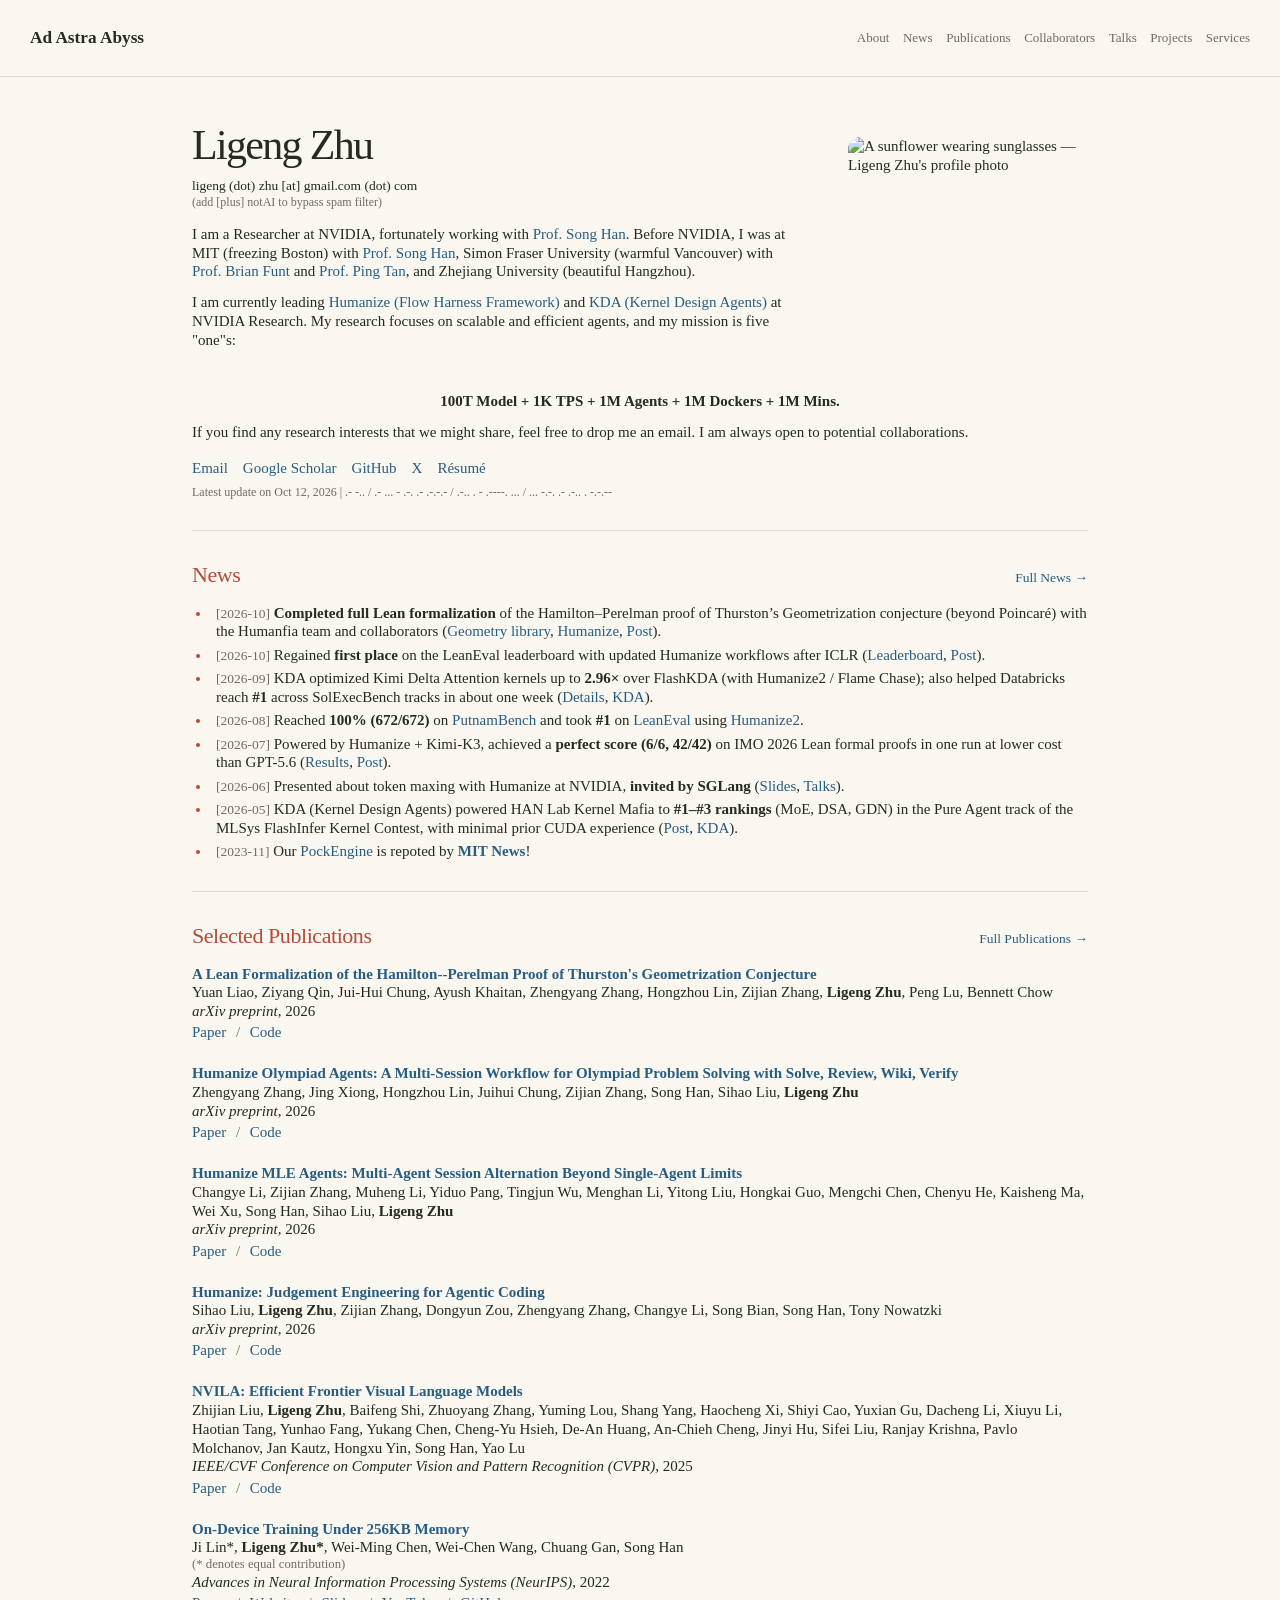
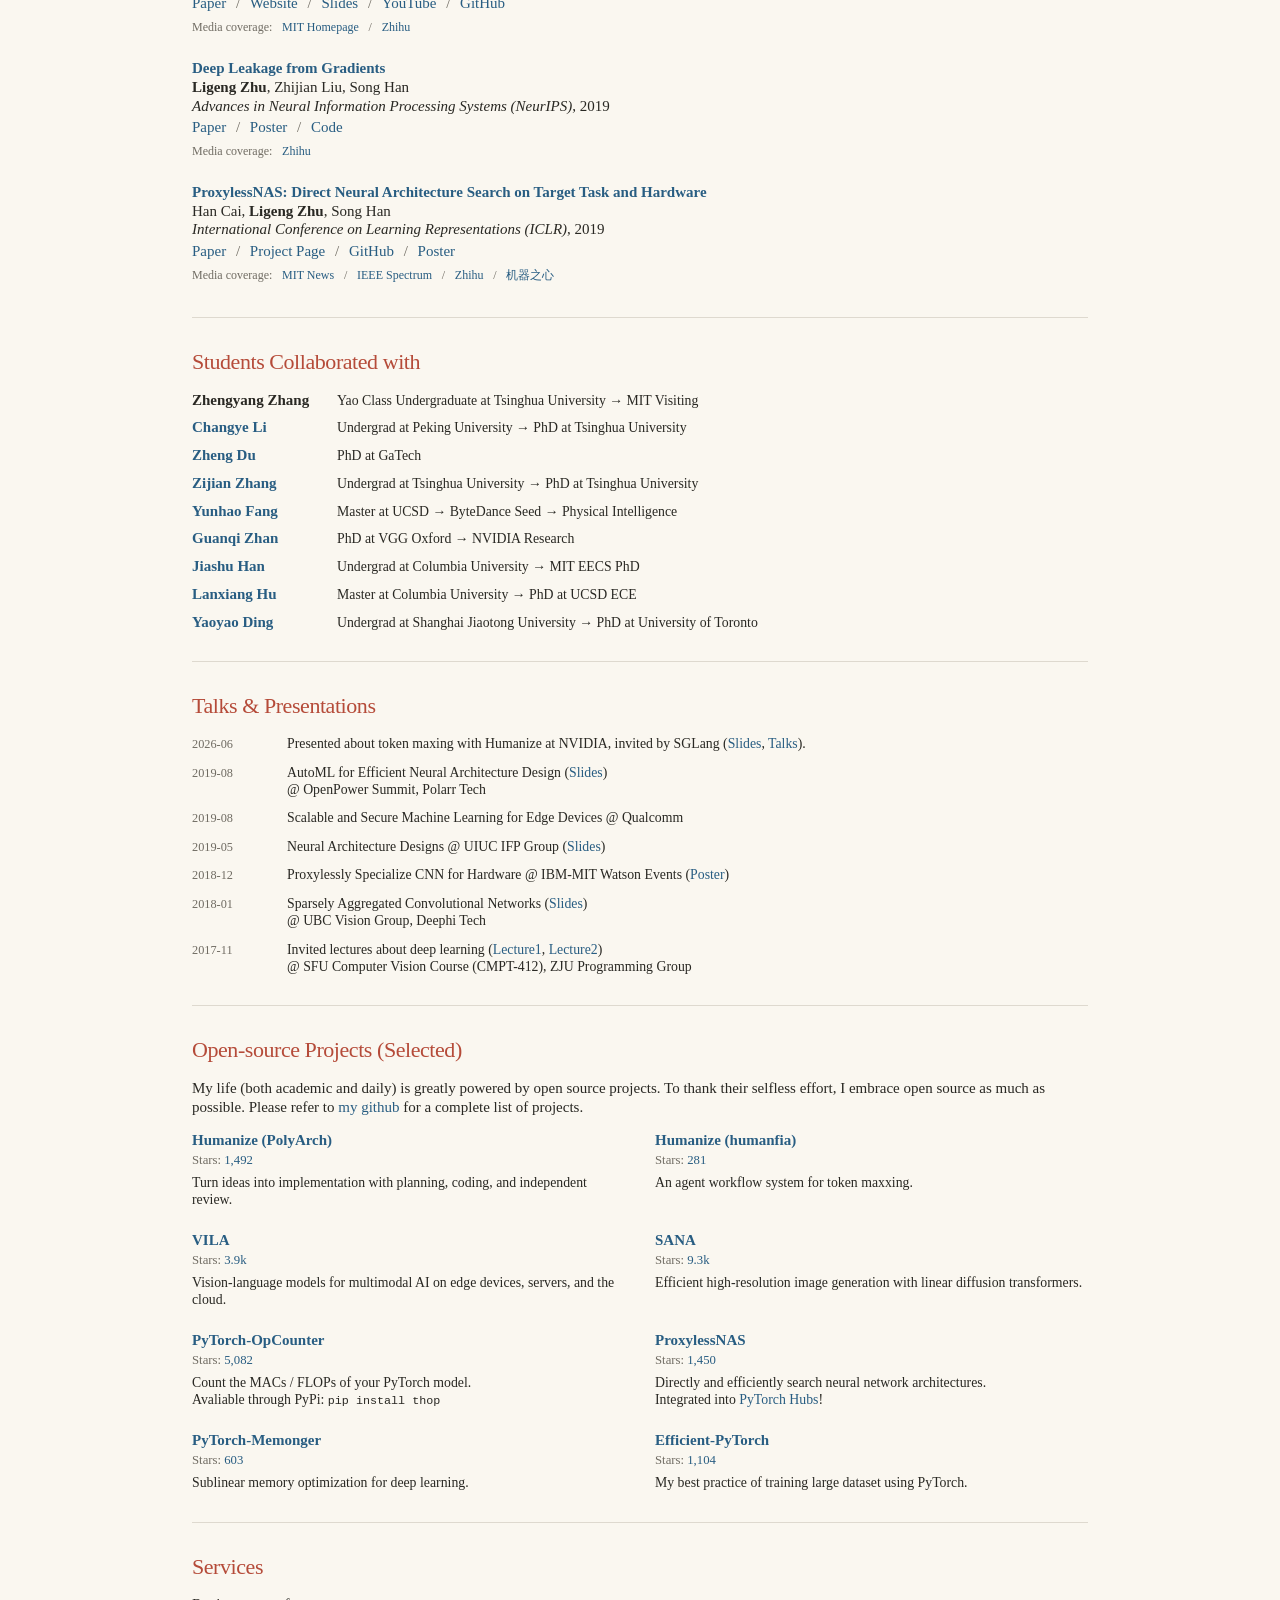
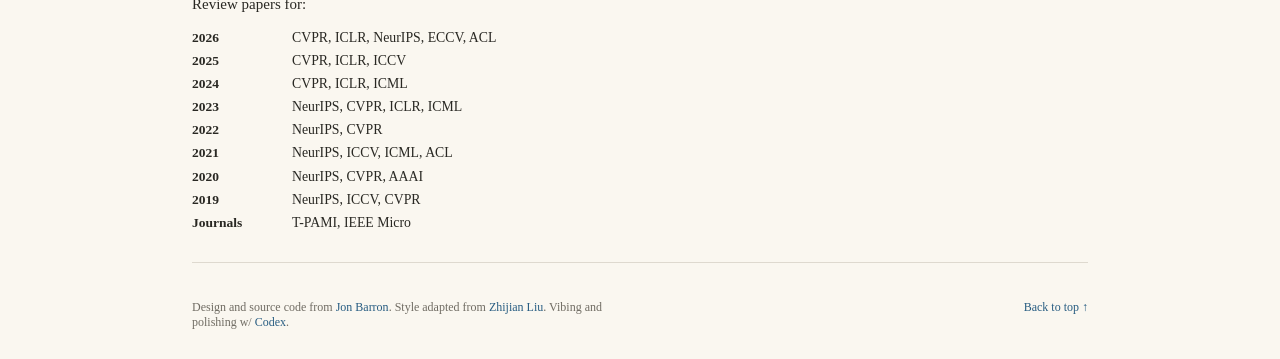
==== commit 774fc083: "Add full news archive and refresh homepage content and layout" ====
--- a/docs/index.html
+++ b/docs/index.html
@@ -9,11 +9,11 @@
     <link rel="icon" href="./favicon.ico" />
     <link rel="canonical" href="https://lzhu.me/" />
     <title>Ligeng Zhu's homepage</title>
-    <script type="module" crossorigin src="./_app/main-BMCLdlJS.js"></script>
-    <link rel="stylesheet" crossorigin href="./_app/main-5bc-lNF5.css">
+    <script type="module" crossorigin src="./_app/main-BPInMDy1.js"></script>
+    <link rel="stylesheet" crossorigin href="./_app/main-6wiNNHi9.css">
   </head>
   <body>
-    <div id="app" data-page="home"><!--[--><a class="skip-link" href="#main-content">Skip to content</a><header class="site-header"><nav class="container header-inner" aria-label="Main navigation"><a class="wordmark" href="#about">Ad Mare Astrorum</a><button class="menu-toggle" type="button" aria-controls="section-navigation" aria-expanded="false">Menu <svg aria-hidden="true" width="18" height="18" viewBox="0 0 18 18" fill="none"><path d="M3 5h12M3 9h12M3 13h12"></path></svg></button><ul id="section-navigation" class="section-navigation"><!--[--><li><a href="#about">About</a></li><li><a href="#news">News</a></li><li><a href="#publications">Publications</a></li><li><a href="#collaborators">Collaborators</a></li><li><a href="#talks">Talks</a></li><li><a href="#projects">Projects</a></li><li><a href="#services">Services</a></li><!--]--></ul></nav></header><main id="main-content" class="container" tabindex="-1"><section id="about" class="hero" aria-labelledby="about-title"><figure class="portrait"><img src="https://s.gravatar.com/avatar/3b0c57abe05e251bbcea1a00c60b67d2?s=240" alt="A sunflower wearing sunglasses — Ligeng Zhu&#39;s profile photo" width="240" height="240" fetchpriority="high"></figure><div class="hero-intro"><h1 id="about-title">Ligeng Zhu</h1><p class="email-display">ligeng (dot) zhu [at] gmail.com (dot) com</p><p class="email-note">(add [plus] notAI to bypass spam filter)</p></div><div class="hero-copy"><!--[--><p><!--[--><!--[--><!--[-->I am a Researcher at NVIDIA, fortunately working with <!--]--><!--]--><!--[--><a href="https://songhan.mit.edu/">Prof. Song Han</a><!--]--><!--[--><!--[-->. Before NVIDIA, I was at MIT (freezing Boston) with <!--]--><!--]--><!--[--><a href="https://songhan.mit.edu/">Prof. Song Han</a><!--]--><!--[--><!--[-->, Simon Fraser University (warmful Vancouver) with <!--]--><!--]--><!--[--><a href="https://www2.cs.sfu.ca/~funt/">Prof. Brian Funt</a><!--]--><!--[--><!--[--> and <!--]--><!--]--><!--[--><a href="https://www.cs.sfu.ca/~pingtan/">Prof. Ping Tan</a><!--]--><!--[--><!--[-->, and Zhejiang University (beautiful Hangzhou).<!--]--><!--]--><!--]--></p><p><!--[--><!--[--><!--[-->I am currently leading <!--]--><!--]--><!--[--><a href="https://humanfia.ai/">Humanize (flow harness framework)</a><!--]--><!--[--><!--[--> and <!--]--><!--]--><!--[--><a href="https://nvlabs.github.io/kda">KDA (Kernel Design Agents)</a><!--]--><!--[--><!--[--> at NVIDIA. My research focuses on scalable and efficient agents. My mission is five &quot;ones&quot;: 100T model + 1K TPS + 1M agents + 1M dockers + 1M mins.<!--]--><!--]--><!--]--></p><p><!--[--><!--[--><!--[-->If you find any research interests that we might share, feel free to drop me an email. I am always open to potential collaborations.<!--]--><!--]--><!--]--></p><!--]--><ul class="resource-links"><!--[--><li><a href="mailto:ligeng.zhu+homepage@gmail.com">Email</a></li><li><a href="https://scholar.google.com/citations?user=y0LVrtgAAAAJ">Google Scholar</a></li><li><a href="https://github.com/lyken17">GitHub</a></li><li><a href="https://x.com/LigengZhu">X</a></li><li><a href="assets/Resume_Ligeng_Zhu_EN.pdf">Résumé</a></li><!--]--></ul><p class="updated">Latest update on <time datetime="2026-10-12">Oct 12, 2026</time>.</p></div></section><section id="news" class="content-section" aria-labelledby="news-title"><h2 id="news-title">News</h2><ul class="news-list"><!--[--><li><time class="news-date" datetime="2026-06">[2026-06]</time> <!--[--><!--[--><!--[-->Presented about token maxing with Humanize at NVIDIA, invited by SGLang (<!--]--><!--]--><!--[--><a href="https://lzhu.me/assets/slides/202606-advancing-agent-loops-with-humanize.pdf">Slides</a><!--]--><!--[--><!--[-->, <!--]--><!--]--><!--[--><a href="https://www.youtube.com/watch?v=NS9N4ZHtAJU&amp;t=2s">Talks</a><!--]--><!--[--><!--[-->).<!--]--><!--]--><!--]--></li><li><time class="news-date" datetime="2023-11">[2023-11]</time> <!--[--><!--[--><!--[-->Our <!--]--><!--]--><!--[--><a href="https://pockengine.mit.edu/">PockEngine</a><!--]--><!--[--><!--[--> is repoted by <!--]--><!--]--><!--[--><a href="https://news.mit.edu/2023/technique-enables-ai-edge-devices-keep-learning-over-time">MIT News</a><!--]--><!--[--><!--[-->!<!--]--><!--]--><!--]--></li><li><time class="news-date" datetime="2022-12">[2022-12]</time> <!--[--><!--[--><!--[-->Share our recent tiny training work at Westlake university (<!--]--><!--]--><!--[--><a href="assets/slides/tiny_training.pdf">Slides</a><!--]--><!--[--><!--[-->).<!--]--><!--]--><!--]--></li><li><time class="news-date" datetime="2022-11">[2022-11]</time> <!--[--><!--[--><!--[-->Awarded for <!--]--><!--]--><!--[--><a href="https://www.qualcomm.com/research/university-relations/innovation-fellowship/2022-north-america">Qualcomm PhD fellowship</a><!--]--><!--[--><!--[-->! Thanks my supervisor and collaboraters!<!--]--><!--]--><!--]--></li><li><time class="news-date" datetime="2022-10">[2022-10]</time> <!--[--><!--[--><!--[-->Our paper on tiny on-device training is highlighted on the <!--]--><!--]--><!--[--><a href="http://web.mit.edu/spotlight/learning-edge/">MIT homepage</a><!--]--><!--[--><!--[-->!<!--]--><!--]--><!--]--></li><li><time class="news-date" datetime="2022-09">[2022-09]</time> <!--[--><!--[--><!--[-->Check our <!--]--><!--]--><!--[--><a href="https://tinytraining.mit.edu/">tiny on-device training</a><!--]--><!--[--><!--[--> is accepted to NeurIPS 2022!<!--]--><!--]--><!--]--></li><!--]--></ul></section><section id="publications" class="content-section" aria-labelledby="publications-title"><div class="section-heading"><h2 id="publications-title">Selected Publications</h2><a href="full-publications.html">Full Publications <span aria-hidden="true">→</span></a></div><div class="publication-list"><!--[--><div id="arxiv-2610-13897" class="publication" role="article" aria-labelledby="arxiv-2610-13897-title"><h3 id="arxiv-2610-13897-title"><a href="https://arxiv.org/abs/2610.13897">A Lean Formalization of the Hamilton--Perelman Proof of Thurston&#39;s Geometrization Conjecture</a></h3><p class="authors"><!--[--><!--[--><!----><!--[-->Yuan Liao<!--]--><!--]--><!--[--><!--[-->, <!--]--><!--[-->Ziyang Qin<!--]--><!--]--><!--[--><!--[-->, <!--]--><!--[-->Jui-Hui Chung<!--]--><!--]--><!--[--><!--[-->, <!--]--><!--[-->Ayush Khaitan<!--]--><!--]--><!--[--><!--[-->, <!--]--><!--[-->Zhengyang Zhang<!--]--><!--]--><!--[--><!--[-->, <!--]--><!--[-->Hongzhou Lin<!--]--><!--]--><!--[--><!--[-->, <!--]--><!--[-->Zijian Zhang<!--]--><!--]--><!--[--><!--[-->, <!--]--><strong>Ligeng Zhu</strong><!--]--><!--[--><!--[-->, <!--]--><!--[-->Peng Lu<!--]--><!--]--><!--[--><!--[-->, <!--]--><!--[-->Bennett Chow<!--]--><!--]--><!--]--></p><!--[--><!--]--><p class="venue"><em>arXiv preprint</em><!--[-->, 2026<!--]--></p><!----><ul class="resource-links"><!--[--><li><a href="https://arxiv.org/abs/2610.13897" aria-label="Paper for A Lean Formalization of the Hamilton--Perelman Proof of Thurston&#39;s Geometrization Conjecture">Paper</a></li><li><a href="https://github.com/qinz1yang/differential-geometry" aria-label="Code for A Lean Formalization of the Hamilton--Perelman Proof of Thurston&#39;s Geometrization Conjecture">Code</a></li><!--]--></ul><!----></div><div id="arxiv-2610-13632" class="publication" role="article" aria-labelledby="arxiv-2610-13632-title"><h3 id="arxiv-2610-13632-title"><a href="https://arxiv.org/abs/2610.13632">Humanize Olympiad Agents: A Multi-Session Workflow for Olympiad Problem Solving with Solve, Review, Wiki, Verify</a></h3><p class="authors"><!--[--><!--[--><!----><!--[-->Zhengyang Zhang<!--]--><!--]--><!--[--><!--[-->, <!--]--><!--[-->Jing Xiong<!--]--><!--]--><!--[--><!--[-->, <!--]--><!--[-->Hongzhou Lin<!--]--><!--]--><!--[--><!--[-->, <!--]--><!--[-->Juihui Chung<!--]--><!--]--><!--[--><!--[-->, <!--]--><!--[-->Zijian Zhang<!--]--><!--]--><!--[--><!--[-->, <!--]--><!--[-->Song Han<!--]--><!--]--><!--[--><!--[-->, <!--]--><!--[-->Sihao Liu<!--]--><!--]--><!--[--><!--[-->, <!--]--><strong>Ligeng Zhu</strong><!--]--><!--]--></p><!--[--><!--]--><p class="venue"><em>arXiv preprint</em><!--[-->, 2026<!--]--></p><!----><ul class="resource-links"><!--[--><li><a href="https://arxiv.org/abs/2610.13632" aria-label="Paper for Humanize Olympiad Agents: A Multi-Session Workflow for Olympiad Problem Solving with Solve, Review, Wiki, Verify">Paper</a></li><li><a href="https://github.com/humanfia/hoa" aria-label="Code for Humanize Olympiad Agents: A Multi-Session Workflow for Olympiad Problem Solving with Solve, Review, Wiki, Verify">Code</a></li><!--]--></ul><!----></div><div id="arxiv-2610-13494" class="publication" role="article" aria-labelledby="arxiv-2610-13494-title"><h3 id="arxiv-2610-13494-title"><a href="https://arxiv.org/abs/2610.13494">Humanize MLE Agents: Multi-Agent Session Alternation Beyond Single-Agent Limits</a></h3><p class="authors"><!--[--><!--[--><!----><!--[-->Changye Li<!--]--><!--]--><!--[--><!--[-->, <!--]--><!--[-->Zijian Zhang<!--]--><!--]--><!--[--><!--[-->, <!--]--><!--[-->Muheng Li<!--]--><!--]--><!--[--><!--[-->, <!--]--><!--[-->Yiduo Pang<!--]--><!--]--><!--[--><!--[-->, <!--]--><!--[-->Tingjun Wu<!--]--><!--]--><!--[--><!--[-->, <!--]--><!--[-->Menghan Li<!--]--><!--]--><!--[--><!--[-->, <!--]--><!--[-->Yitong Liu<!--]--><!--]--><!--[--><!--[-->, <!--]--><!--[-->Hongkai Guo<!--]--><!--]--><!--[--><!--[-->, <!--]--><!--[-->Mengchi Chen<!--]--><!--]--><!--[--><!--[-->, <!--]--><!--[-->Chenyu He<!--]--><!--]--><!--[--><!--[-->, <!--]--><!--[-->Kaisheng Ma<!--]--><!--]--><!--[--><!--[-->, <!--]--><!--[-->Wei Xu<!--]--><!--]--><!--[--><!--[-->, <!--]--><!--[-->Song Han<!--]--><!--]--><!--[--><!--[-->, <!--]--><!--[-->Sihao Liu<!--]--><!--]--><!--[--><!--[-->, <!--]--><strong>Ligeng Zhu</strong><!--]--><!--]--></p><!--[--><!--]--><p class="venue"><em>arXiv preprint</em><!--[-->, 2026<!--]--></p><!----><ul class="resource-links"><!--[--><li><a href="https://arxiv.org/abs/2610.13494" aria-label="Paper for Humanize MLE Agents: Multi-Agent Session Alternation Beyond Single-Agent Limits">Paper</a></li><li><a href="https://github.com/humanfia/hma" aria-label="Code for Humanize MLE Agents: Multi-Agent Session Alternation Beyond Single-Agent Limits">Code</a></li><!--]--></ul><!----></div><div id="publication-1" class="publication" role="article" aria-labelledby="publication-1-title"><h3 id="publication-1-title"><a href="https://arxiv.org/abs/2610.08900">Humanize: Judgement Engineering for Agentic Coding</a></h3><p class="authors"><!--[--><!--[--><!----><!--[-->Sihao Liu<!--]--><!--]--><!--[--><!--[-->, <!--]--><strong>Ligeng Zhu</strong><!--]--><!--[--><!--[-->, <!--]--><!--[-->Zijian Zhang<!--]--><!--]--><!--[--><!--[-->, <!--]--><!--[-->Dongyun Zou<!--]--><!--]--><!--[--><!--[-->, <!--]--><!--[-->Zhengyang Zhang<!--]--><!--]--><!--[--><!--[-->, <!--]--><!--[-->Changye Li<!--]--><!--]--><!--[--><!--[-->, <!--]--><!--[-->Song Bian<!--]--><!--]--><!--[--><!--[-->, <!--]--><!--[-->Song Han<!--]--><!--]--><!--[--><!--[-->, <!--]--><!--[-->Tony Nowatzki<!--]--><!--]--><!--]--></p><!--[--><!--]--><p class="venue"><em>arXiv preprint</em><!--[-->, 2026<!--]--></p><!----><ul class="resource-links"><!--[--><li><a href="https://arxiv.org/abs/2610.08900" aria-label="Paper for Humanize: Judgement Engineering for Agentic Coding">Paper</a></li><li><a href="https://github.com/PolyArch/humanize" aria-label="Code for Humanize: Judgement Engineering for Agentic Coding">Code</a></li><!--]--></ul><!----></div><div id="publication-6" class="publication" role="article" aria-labelledby="publication-6-title"><h3 id="publication-6-title"><a href="https://ieeexplore.ieee.org/abstract/document/11094148/">NVILA: Efficient Frontier Visual Language Models</a></h3><p class="authors"><!--[--><!--[--><!----><!--[-->Zhijian Liu<!--]--><!--]--><!--[--><!--[-->, <!--]--><strong>Ligeng Zhu</strong><!--]--><!--[--><!--[-->, <!--]--><!--[-->Baifeng Shi<!--]--><!--]--><!--[--><!--[-->, <!--]--><!--[-->Zhuoyang Zhang<!--]--><!--]--><!--[--><!--[-->, <!--]--><!--[-->Yuming Lou<!--]--><!--]--><!--[--><!--[-->, <!--]--><!--[-->Shang Yang<!--]--><!--]--><!--[--><!--[-->, <!--]--><!--[-->Haocheng Xi<!--]--><!--]--><!--[--><!--[-->, <!--]--><!--[-->Shiyi Cao<!--]--><!--]--><!--[--><!--[-->, <!--]--><!--[-->Yuxian Gu<!--]--><!--]--><!--[--><!--[-->, <!--]--><!--[-->Dacheng Li<!--]--><!--]--><!--[--><!--[-->, <!--]--><!--[-->Xiuyu Li<!--]--><!--]--><!--[--><!--[-->, <!--]--><!--[-->Haotian Tang<!--]--><!--]--><!--[--><!--[-->, <!--]--><!--[-->Yunhao Fang<!--]--><!--]--><!--[--><!--[-->, <!--]--><!--[-->Yukang Chen<!--]--><!--]--><!--[--><!--[-->, <!--]--><!--[-->Cheng-Yu Hsieh<!--]--><!--]--><!--[--><!--[-->, <!--]--><!--[-->De-An Huang<!--]--><!--]--><!--[--><!--[-->, <!--]--><!--[-->An-Chieh Cheng<!--]--><!--]--><!--[--><!--[-->, <!--]--><!--[-->Jinyi Hu<!--]--><!--]--><!--[--><!--[-->, <!--]--><!--[-->Sifei Liu<!--]--><!--]--><!--[--><!--[-->, <!--]--><!--[-->Ranjay Krishna<!--]--><!--]--><!--[--><!--[-->, <!--]--><!--[-->Pavlo Molchanov<!--]--><!--]--><!--[--><!--[-->, <!--]--><!--[-->Jan Kautz<!--]--><!--]--><!--[--><!--[-->, <!--]--><!--[-->Hongxu Yin<!--]--><!--]--><!--[--><!--[-->, <!--]--><!--[-->Song Han<!--]--><!--]--><!--[--><!--[-->, <!--]--><!--[-->Yao Lu<!--]--><!--]--><!--]--></p><!--[--><!--]--><p class="venue"><em>IEEE/CVF Conference on Computer Vision and Pattern Recognition (CVPR)</em><!--[-->, 2025<!--]--></p><!----><ul class="resource-links"><!--[--><li><a href="https://ieeexplore.ieee.org/abstract/document/11094148/" aria-label="Paper for NVILA: Efficient Frontier Visual Language Models">Paper</a></li><li><a href="https://github.com/NVlabs/VILA" aria-label="Code for NVILA: Efficient Frontier Visual Language Models">Code</a></li><!--]--></ul><!----></div><!--]--></div></section><section id="collaborators" class="content-section" aria-labelledby="collaborators-title"><h2 id="collaborators-title">Students Collaborated with</h2><ul class="collaborator-list"><!--[--><li><a href="https://antoinegg1.github.io/">Changye Li</a><span>Undergrad at Peking University → PhD at Tsinghua University</span></li><li><a href="https://openreview.net/profile?id=~Zheng_Du3">Zheng Du</a><span>PhD at GaTech</span></li><li><a href="#">Zijian Zhang</a><span>Undergrad at Tsinghua University → PhD at Tsinghua University</span></li><li><a href="https://seerkfang.github.io/">Yunhao Fang</a><span>Master at UCSD → ByteDance Seed → Physical Intelligence</span></li><li><a href="#">Guanqi Zhan</a><span>PhD at VGG Oxford → NVIDIA Research</span></li><li><a href="https://scholar.google.com/citations?user=aH5QOEcAAAAJ">Jiashu Han</a><span>Undergrad at Columbia University → MIT EECS PhD</span></li><li><a href="https://snyhlxde1.github.io/">Lanxiang Hu</a><span>Master at Columbia University → PhD at UCSD ECE</span></li><li><a href="https://www.cs.toronto.edu/~yaoyao/">Yaoyao Ding</a><span>Undergrad at Shanghai Jiaotong University → PhD at University of Toronto</span></li><!--]--></ul></section><section id="talks" class="content-section" aria-labelledby="talks-title"><h2 id="talks-title">Talks &amp; Presentations</h2><ul class="talk-list"><!--[--><li><span class="talk-date">08/2019</span><p><!--[--><!--[--><!--[-->AutoML for Efficient Neural Architecture Design (<!--]--><!--]--><!--[--><a href="https://static.sched.com/hosted_files/openpowerna19/43/proxyless%40summit.pdf">Slides</a><!--]--><!--[--><!--[-->) <!--]--><!--]--><!--[--><br><!--]--><!--[--><!--[-->@ OpenPower Summit, Polarr Tech<!--]--><!--]--><!--]--></p></li><li><span class="talk-date">08/2019</span><p><!--[--><!--[--><!--[-->Scalable and Secure Machine Learning for Edge Devices @ Qualcomm<!--]--><!--]--><!--]--></p></li><li><span class="talk-date">05/2019</span><p><!--[--><!--[--><!--[-->Neural Architecture Designs @ UIUC IFP Group (<!--]--><!--]--><!--[--><a href="assets/slides/ligeng&#39;s presentation@UIUC IFP.pdf">Slides</a><!--]--><!--[--><!--[-->)<!--]--><!--]--><!--]--></p></li><li><span class="talk-date">12/2018</span><p><!--[--><!--[--><!--[-->Proxylessly Specialize CNN for Hardware @ IBM-MIT Watson Events (<!--]--><!--]--><!--[--><a href="assets/posters/18-ibm_proxyless.pdf">Poster</a><!--]--><!--[--><!--[-->)<!--]--><!--]--><!--]--></p></li><li><span class="talk-date">01/2018</span><p><!--[--><!--[--><!--[-->Sparsely Aggregated Convolutional Networks (<!--]--><!--]--><!--[--><a href="assets/posters/18-SparseNet@ver1.pdf">Slides</a><!--]--><!--[--><!--[-->) <!--]--><!--]--><!--[--><br><!--]--><!--[--><!--[-->@ UBC Vision Group, Deephi Tech, Sensetime Inc<!--]--><!--]--><!--]--></p></li><li><span class="talk-date">11/2017</span><p><!--[--><!--[--><!--[-->Invited lectures about deep learning (<!--]--><!--]--><!--[--><a href="https://bit.ly/37UTJOo">Lecture1</a><!--]--><!--[--><!--[-->, <!--]--><!--]--><!--[--><a href="https://bit.ly/34HWlxa">Lecture2</a><!--]--><!--[--><!--[-->) <!--]--><!--]--><!--[--><br><!--]--><!--[--><!--[-->@ SFU Computer Vision Course (CMPT-412), ZJU Programming Group<!--]--><!--]--><!--]--></p></li><!--]--></ul></section><section id="projects" class="content-section" aria-labelledby="projects-title"><h2 id="projects-title">Open-source Projects (Selected)</h2><p class="section-intro">My life (both academic and daily) is greatly powered by open source projects. To thank their selfless effort, I embrace open source as much as possible. Please refer to <a href="https://github.com/Lyken17">my github</a> for a complete list of projects.</p><div class="project-grid"><!--[--><article class="project-card"><h3><a href="https://github.com/PolyArch/humanize">Humanize (PolyArch)</a></h3><p class="project-stars"> Stars: <a href="https://github.com/PolyArch/humanize/stargazers" aria-label="1,492 stars for PolyArch/humanize on GitHub"><span class="star-count">1,492</span></a></p><p class="project-description"><!--[--><!--[--><!--[-->Turn ideas into implementation with planning, coding, and independent review.<!--]--><!--]--><!--]--></p></article><article class="project-card"><h3><a href="https://github.com/humanfia/humanize">Humanize (humanfia)</a></h3><p class="project-stars"> Stars: <a href="https://github.com/humanfia/humanize/stargazers" aria-label="281 stars for humanfia/humanize on GitHub"><span class="star-count">281</span></a></p><p class="project-description"><!--[--><!--[--><!--[-->An agent workflow system for token maxxing.<!--]--><!--]--><!--]--></p></article><article class="project-card"><h3><a href="https://github.com/NVlabs/VILA">VILA</a></h3><p class="project-stars"> Stars: <a href="https://github.com/NVlabs/VILA/stargazers" aria-label="3.9k stars for NVlabs/VILA on GitHub"><span class="star-count">3.9k</span></a></p><p class="project-description"><!--[--><!--[--><!--[-->Vision-language models for multimodal AI on edge devices, servers, and the cloud.<!--]--><!--]--><!--]--></p></article><article class="project-card"><h3><a href="https://github.com/NVlabs/Sana">SANA</a></h3><p class="project-stars"> Stars: <a href="https://github.com/NVlabs/Sana/stargazers" aria-label="9.3k stars for NVlabs/Sana on GitHub"><span class="star-count">9.3k</span></a></p><p class="project-description"><!--[--><!--[--><!--[-->Efficient high-resolution image generation with linear diffusion transformers.<!--]--><!--]--><!--]--></p></article><article class="project-card"><h3><a href="https://github.com/Lyken17/pytorch-OpCounter">PyTorch-OpCounter</a></h3><p class="project-stars"> Stars: <a href="https://github.com/Lyken17/pytorch-OpCounter/stargazers" aria-label="5,082 stars for Lyken17/pytorch-OpCounter on GitHub"><span class="star-count">5,082</span></a></p><p class="project-description"><!--[--><!--[--><!--[-->Count the MACs / FLOPs of your PyTorch model.<!--]--><!--]--><!--[--><br><!--]--><!--[--><!--[-->Avaliable through PyPi: <!--]--><!--]--><!--[--><code>pip install thop</code><!--]--><!--]--></p></article><article class="project-card"><h3><a href="https://github.com/mit-han-lab/ProxylessNAS">ProxylessNAS</a></h3><p class="project-stars"> Stars: <a href="https://github.com/mit-han-lab/ProxylessNAS/stargazers" aria-label="1,450 stars for mit-han-lab/ProxylessNAS on GitHub"><span class="star-count">1,450</span></a></p><p class="project-description"><!--[--><!--[--><!--[-->Directly and efficiently search neural network architectures.<!--]--><!--]--><!--[--><br><!--]--><!--[--><!--[-->Integrated into <!--]--><!--]--><!--[--><a href="https://pytorch.org/hub/pytorch_vision_proxylessnas/">PyTorch Hubs</a><!--]--><!--[--><!--[-->!<!--]--><!--]--><!--]--></p></article><article class="project-card"><h3><a href="https://github.com/Lyken17/pytorch-memonger">PyTorch-Memonger</a></h3><p class="project-stars"> Stars: <a href="https://github.com/Lyken17/pytorch-memonger/stargazers" aria-label="603 stars for Lyken17/pytorch-memonger on GitHub"><span class="star-count">603</span></a></p><p class="project-description"><!--[--><!--[--><!--[-->Sublinear memory optimization for deep learning.<!--]--><!--]--><!--]--></p></article><article class="project-card"><h3><a href="https://github.com/Lyken17/Efficient-PyTorch">Efficient-PyTorch</a></h3><p class="project-stars"> Stars: <a href="https://github.com/Lyken17/Efficient-PyTorch/stargazers" aria-label="1,104 stars for Lyken17/Efficient-PyTorch on GitHub"><span class="star-count">1,104</span></a></p><p class="project-description"><!--[--><!--[--><!--[-->My best practice of training large dataset using PyTorch.<!--]--><!--]--><!--]--></p></article><!--]--></div></section><section id="services" class="content-section" aria-labelledby="services-title"><h2 id="services-title">Services</h2><p class="section-intro">Review papers for:</p><dl class="service-list"><!--[--><div><dt>2026</dt><dd>CVPR, ICLR, NeurIPS, ECCV, ACL</dd></div><div><dt>2025</dt><dd>CVPR, ICLR, ICCV</dd></div><div><dt>2024</dt><dd>CVPR, ICLR, ICML</dd></div><div><dt>2023</dt><dd>NeurIPS, CVPR, ICLR, ICML</dd></div><div><dt>2022</dt><dd>NeurIPS, CVPR</dd></div><div><dt>2021</dt><dd>NeurIPS, ICCV, ICML, ACL</dd></div><div><dt>2020</dt><dd>NeurIPS, CVPR, AAAI</dd></div><div><dt>2019</dt><dd>NeurIPS, ICCV, CVPR</dd></div><div><dt>Journals</dt><dd>T-PAMI, IEEE Micro</dd></div><!--]--></dl></section></main><footer class="container site-footer"><p><!--[--><!--[--><!--[-->Design and source code from <!--]--><!--]--><!--[--><a href="https://jonbarron.info">Jon Barron</a><!--]--><!--[--><!--[-->. Style adapted from <!--]--><!--]--><!--[--><a href="http://zhijianliu.com">Zhijian Liu</a><!--]--><!--[--><!--[-->. Vibing and polishing w/ <!--]--><!--]--><!--[--><a href="https://openai.com/codex/">Codex</a><!--]--><!--[--><!--[-->.<!--]--><!--]--><!--]--></p><a class="back-to-top" href="#about">Back to top ↑</a></footer><!--]--></div>
+    <div id="app" data-page="home"><!--[--><a class="skip-link" href="#main-content">Skip to content</a><header class="site-header"><nav class="container header-inner" aria-label="Main navigation"><a class="wordmark" href="#about">Ad Astra Abyss</a><button class="menu-toggle" type="button" aria-controls="section-navigation" aria-expanded="false">Menu <svg aria-hidden="true" width="18" height="18" viewBox="0 0 18 18" fill="none"><path d="M3 5h12M3 9h12M3 13h12"></path></svg></button><ul id="section-navigation" class="section-navigation"><!--[--><li><a href="#about">About</a></li><li><a href="#news">News</a></li><li><a href="#publications">Publications</a></li><li><a href="#collaborators">Collaborators</a></li><li><a href="#talks">Talks</a></li><li><a href="#projects">Projects</a></li><li><a href="#services">Services</a></li><!--]--></ul></nav></header><main id="main-content" class="container" tabindex="-1"><section id="about" class="hero" aria-labelledby="about-title"><figure class="portrait"><img src="https://s.gravatar.com/avatar/3b0c57abe05e251bbcea1a00c60b67d2?s=240" alt="A sunflower wearing sunglasses — Ligeng Zhu&#39;s profile photo" width="240" height="240" fetchpriority="high"></figure><div class="hero-intro"><h1 id="about-title">Ligeng Zhu</h1><p class="email-display">ligeng (dot) zhu [at] gmail.com (dot) com</p><p class="email-note">(add [plus] notAI to bypass spam filter)</p></div><div class="hero-copy"><!--[--><!--[--><p><!--[--><!--[--><!--[-->I am a Researcher at NVIDIA, fortunately working with <!--]--><!--]--><!--[--><a href="https://songhan.mit.edu/"><!--[-->Prof. Song Han<!--]--></a><!--]--><!--[--><!--[-->. Before NVIDIA, I was at MIT (freezing Boston) with <!--]--><!--]--><!--[--><a href="https://songhan.mit.edu/"><!--[-->Prof. Song Han<!--]--></a><!--]--><!--[--><!--[-->, Simon Fraser University (warmful Vancouver) with <!--]--><!--]--><!--[--><a href="https://www2.cs.sfu.ca/~funt/"><!--[-->Prof. Brian Funt<!--]--></a><!--]--><!--[--><!--[--> and <!--]--><!--]--><!--[--><a href="https://www.cs.sfu.ca/~pingtan/"><!--[-->Prof. Ping Tan<!--]--></a><!--]--><!--[--><!--[-->, and Zhejiang University (beautiful Hangzhou).<!--]--><!--]--><!--]--></p><!----><!--]--><!--[--><p><!--[--><!--[--><!--[-->I am currently leading <!--]--><!--]--><!--[--><a href="https://humanfia.ai/"><!--[-->Humanize (Flow Harness Framework)<!--]--></a><!--]--><!--[--><!--[--> and <!--]--><!--]--><!--[--><a href="https://nvlabs.github.io/kda"><!--[-->KDA (Kernel Design Agents)<!--]--></a><!--]--><!--[--><!--[--> at NVIDIA Research. My research focuses on scalable and efficient agents, and my mission is five &quot;one&quot;s:<!--]--><!--]--><!--]--></p><p class="mission-line"><strong>100T Model + 1K TPS + 1M Agents + 1M Dockers + 1M Mins.</strong></p><!--]--><!--[--><p><!--[--><!--[--><!--[-->If you find any research interests that we might share, feel free to drop me an email. I am always open to potential collaborations.<!--]--><!--]--><!--]--></p><!----><!--]--><!--]--><ul class="resource-links"><!--[--><li><!----><a href="mailto:ligeng.zhu+homepage@gmail.com">Email</a></li><li><!----><a href="https://scholar.google.com/citations?user=y0LVrtgAAAAJ">Google Scholar</a></li><li><!----><a href="https://github.com/lyken17">GitHub</a></li><li><!----><a href="https://x.com/LigengZhu">X</a></li><li><!----><a href="assets/Resume_Ligeng_Zhu_EN.pdf">Résumé</a></li><!--]--></ul><p class="updated">Latest update on <time datetime="2026-10-12">Oct 12, 2026</time><!--[--> | .- -.. / .- ... - .-. .- .-.-.- / .-.. . - .----. ... / ... -.-. .- .-.. . -.-.--<!--]--></p></div></section><section id="news" class="content-section" aria-labelledby="news-title"><div class="section-heading"><h2 id="news-title">News</h2><a href="full-news.html">Full News <span aria-hidden="true">→</span></a></div><ul class="news-list"><!--[--><li><time class="news-date" datetime="2026-10">[2026-10]</time> <!--[--><!--[--><strong>Completed full Lean formalization</strong><!--]--><!--[--><!--[--> of the Hamilton–Perelman proof of Thurston’s Geometrization conjecture (beyond Poincaré) with the Humanfia team and collaborators (<!--]--><!--]--><!--[--><a href="https://t.co/Uf9nkj7FSJ"><!--[-->Geometry library<!--]--></a><!--]--><!--[--><!--[-->, <!--]--><!--]--><!--[--><a href="https://t.co/rTfrdGIDB6"><!--[-->Humanize<!--]--></a><!--]--><!--[--><!--[-->, <!--]--><!--]--><!--[--><a href="https://x.com/LigengZhu/status/2108761209440989256"><!--[-->Post<!--]--></a><!--]--><!--[--><!--[-->).<!--]--><!--]--><!--]--></li><li><time class="news-date" datetime="2026-10">[2026-10]</time> <!--[--><!--[--><!--[-->Regained <!--]--><!--]--><!--[--><strong>first place</strong><!--]--><!--[--><!--[--> on the LeanEval leaderboard with updated Humanize workflows after ICLR (<!--]--><!--]--><!--[--><a href="https://lean-lang.org/eval/legacy/"><!--[-->Leaderboard<!--]--></a><!--]--><!--[--><!--[-->, <!--]--><!--]--><!--[--><a href="https://x.com/LigengZhu/status/2106827303296909661"><!--[-->Post<!--]--></a><!--]--><!--[--><!--[-->).<!--]--><!--]--><!--]--></li><li><time class="news-date" datetime="2026-09">[2026-09]</time> <!--[--><!--[--><!--[-->KDA optimized Kimi Delta Attention kernels up to <!--]--><!--]--><!--[--><strong>2.96×</strong><!--]--><!--[--><!--[--> over FlashKDA (with Humanize2 / Flame Chase); also helped Databricks reach <!--]--><!--]--><!--[--><strong>#1</strong><!--]--><!--[--><!--[--> across SolExecBench tracks in about one week (<!--]--><!--]--><!--[--><a href="https://x.com/LigengZhu/status/2104607532358697003"><!--[-->Details<!--]--></a><!--]--><!--[--><!--[-->, <!--]--><!--]--><!--[--><a href="https://nvlabs.github.io/kda"><!--[-->KDA<!--]--></a><!--]--><!--[--><!--[-->).<!--]--><!--]--><!--]--></li><li><time class="news-date" datetime="2026-08">[2026-08]</time> <!--[--><!--[--><!--[-->Reached <!--]--><!--]--><!--[--><strong>100% (672/672)</strong><!--]--><!--[--><!--[--> on <!--]--><!--]--><!--[--><a href="https://trishullab.github.io/PutnamBench/leaderboard.html"><!--[-->PutnamBench<!--]--></a><!--]--><!--[--><!--[--> and took <!--]--><!--]--><!--[--><strong>#1</strong><!--]--><!--[--><!--[--> on <!--]--><!--]--><!--[--><a href="https://lean-lang.org/eval/legacy/"><!--[-->LeanEval<!--]--></a><!--]--><!--[--><!--[--> using <!--]--><!--]--><!--[--><a href="https://humanfia.ai/"><!--[-->Humanize2<!--]--></a><!--]--><!--[--><!--[-->.<!--]--><!--]--><!--]--></li><li><time class="news-date" datetime="2026-07">[2026-07]</time> <!--[--><!--[--><!--[-->Powered by Humanize + Kimi-K3, achieved a <!--]--><!--]--><!--[--><strong>perfect score (6/6, 42/42)</strong><!--]--><!--[--><!--[--> on IMO 2026 Lean formal proofs in one run at lower cost than GPT-5.6 (<!--]--><!--]--><!--[--><a href="https://github.com/humanfia/imo2026"><!--[-->Results<!--]--></a><!--]--><!--[--><!--[-->, <!--]--><!--]--><!--[--><a href="https://x.com/LigengZhu/status/2081387264769507440"><!--[-->Post<!--]--></a><!--]--><!--[--><!--[-->).<!--]--><!--]--><!--]--></li><li><time class="news-date" datetime="2026-06">[2026-06]</time> <!--[--><!--[--><!--[-->Presented about token maxing with Humanize at NVIDIA, <!--]--><!--]--><!--[--><strong>invited by SGLang</strong><!--]--><!--[--><!--[--> (<!--]--><!--]--><!--[--><a href="https://lzhu.me/assets/slides/202606-advancing-agent-loops-with-humanize.pdf"><!--[-->Slides<!--]--></a><!--]--><!--[--><!--[-->, <!--]--><!--]--><!--[--><a href="https://www.youtube.com/watch?v=NS9N4ZHtAJU&amp;t=2s"><!--[-->Talks<!--]--></a><!--]--><!--[--><!--[-->).<!--]--><!--]--><!--]--></li><li><time class="news-date" datetime="2026-05">[2026-05]</time> <!--[--><!--[--><!--[-->KDA (Kernel Design Agents) powered HAN Lab Kernel Mafia to <!--]--><!--]--><!--[--><strong>#1–#3 rankings</strong><!--]--><!--[--><!--[--> (MoE, DSA, GDN) in the Pure Agent track of the MLSys FlashInfer Kernel Contest, with minimal prior CUDA experience (<!--]--><!--]--><!--[--><a href="https://x.com/LigengZhu/status/2058271560004501656"><!--[-->Post<!--]--></a><!--]--><!--[--><!--[-->, <!--]--><!--]--><!--[--><a href="https://github.com/NVlabs/kda"><!--[-->KDA<!--]--></a><!--]--><!--[--><!--[-->).<!--]--><!--]--><!--]--></li><li><time class="news-date" datetime="2023-11">[2023-11]</time> <!--[--><!--[--><!--[-->Our <!--]--><!--]--><!--[--><a href="https://pockengine.mit.edu/"><!--[-->PockEngine<!--]--></a><!--]--><!--[--><!--[--> is repoted by <!--]--><!--]--><!--[--><a href="https://news.mit.edu/2023/technique-enables-ai-edge-devices-keep-learning-over-time"><strong>MIT News</strong></a><!--]--><!--[--><!--[-->!<!--]--><!--]--><!--]--></li><!--]--></ul></section><section id="publications" class="content-section" aria-labelledby="publications-title"><div class="section-heading"><h2 id="publications-title">Selected Publications</h2><a href="full-publications.html">Full Publications <span aria-hidden="true">→</span></a></div><div class="publication-list"><!--[--><div id="arxiv-2610-13897" class="publication" role="article" aria-labelledby="arxiv-2610-13897-title"><h3 id="arxiv-2610-13897-title"><a href="https://arxiv.org/abs/2610.13897">A Lean Formalization of the Hamilton--Perelman Proof of Thurston&#39;s Geometrization Conjecture</a></h3><p class="authors"><!--[--><!--[--><!----><!--[-->Yuan Liao<!--]--><!--]--><!--[--><!--[-->, <!--]--><!--[-->Ziyang Qin<!--]--><!--]--><!--[--><!--[-->, <!--]--><!--[-->Jui-Hui Chung<!--]--><!--]--><!--[--><!--[-->, <!--]--><!--[-->Ayush Khaitan<!--]--><!--]--><!--[--><!--[-->, <!--]--><!--[-->Zhengyang Zhang<!--]--><!--]--><!--[--><!--[-->, <!--]--><!--[-->Hongzhou Lin<!--]--><!--]--><!--[--><!--[-->, <!--]--><!--[-->Zijian Zhang<!--]--><!--]--><!--[--><!--[-->, <!--]--><strong>Ligeng Zhu</strong><!--]--><!--[--><!--[-->, <!--]--><!--[-->Peng Lu<!--]--><!--]--><!--[--><!--[-->, <!--]--><!--[-->Bennett Chow<!--]--><!--]--><!--]--></p><!--[--><!--]--><p class="venue"><em>arXiv preprint</em><!--[-->, 2026<!--]--></p><!----><ul class="resource-links is-separated"><!--[--><li><!----><a href="https://arxiv.org/abs/2610.13897" aria-label="Paper for A Lean Formalization of the Hamilton--Perelman Proof of Thurston&#39;s Geometrization Conjecture">Paper</a></li><li><span class="resource-separator" aria-hidden="true">/</span><a href="https://github.com/qinz1yang/differential-geometry" aria-label="Code for A Lean Formalization of the Hamilton--Perelman Proof of Thurston&#39;s Geometrization Conjecture">Code</a></li><!--]--></ul><!----></div><div id="arxiv-2610-13632" class="publication" role="article" aria-labelledby="arxiv-2610-13632-title"><h3 id="arxiv-2610-13632-title"><a href="https://arxiv.org/abs/2610.13632">Humanize Olympiad Agents: A Multi-Session Workflow for Olympiad Problem Solving with Solve, Review, Wiki, Verify</a></h3><p class="authors"><!--[--><!--[--><!----><!--[-->Zhengyang Zhang<!--]--><!--]--><!--[--><!--[-->, <!--]--><!--[-->Jing Xiong<!--]--><!--]--><!--[--><!--[-->, <!--]--><!--[-->Hongzhou Lin<!--]--><!--]--><!--[--><!--[-->, <!--]--><!--[-->Juihui Chung<!--]--><!--]--><!--[--><!--[-->, <!--]--><!--[-->Zijian Zhang<!--]--><!--]--><!--[--><!--[-->, <!--]--><!--[-->Song Han<!--]--><!--]--><!--[--><!--[-->, <!--]--><!--[-->Sihao Liu<!--]--><!--]--><!--[--><!--[-->, <!--]--><strong>Ligeng Zhu</strong><!--]--><!--]--></p><!--[--><!--]--><p class="venue"><em>arXiv preprint</em><!--[-->, 2026<!--]--></p><!----><ul class="resource-links is-separated"><!--[--><li><!----><a href="https://arxiv.org/abs/2610.13632" aria-label="Paper for Humanize Olympiad Agents: A Multi-Session Workflow for Olympiad Problem Solving with Solve, Review, Wiki, Verify">Paper</a></li><li><span class="resource-separator" aria-hidden="true">/</span><a href="https://github.com/humanfia/hoa" aria-label="Code for Humanize Olympiad Agents: A Multi-Session Workflow for Olympiad Problem Solving with Solve, Review, Wiki, Verify">Code</a></li><!--]--></ul><!----></div><div id="arxiv-2610-13494" class="publication" role="article" aria-labelledby="arxiv-2610-13494-title"><h3 id="arxiv-2610-13494-title"><a href="https://arxiv.org/abs/2610.13494">Humanize MLE Agents: Multi-Agent Session Alternation Beyond Single-Agent Limits</a></h3><p class="authors"><!--[--><!--[--><!----><!--[-->Changye Li<!--]--><!--]--><!--[--><!--[-->, <!--]--><!--[-->Zijian Zhang<!--]--><!--]--><!--[--><!--[-->, <!--]--><!--[-->Muheng Li<!--]--><!--]--><!--[--><!--[-->, <!--]--><!--[-->Yiduo Pang<!--]--><!--]--><!--[--><!--[-->, <!--]--><!--[-->Tingjun Wu<!--]--><!--]--><!--[--><!--[-->, <!--]--><!--[-->Menghan Li<!--]--><!--]--><!--[--><!--[-->, <!--]--><!--[-->Yitong Liu<!--]--><!--]--><!--[--><!--[-->, <!--]--><!--[-->Hongkai Guo<!--]--><!--]--><!--[--><!--[-->, <!--]--><!--[-->Mengchi Chen<!--]--><!--]--><!--[--><!--[-->, <!--]--><!--[-->Chenyu He<!--]--><!--]--><!--[--><!--[-->, <!--]--><!--[-->Kaisheng Ma<!--]--><!--]--><!--[--><!--[-->, <!--]--><!--[-->Wei Xu<!--]--><!--]--><!--[--><!--[-->, <!--]--><!--[-->Song Han<!--]--><!--]--><!--[--><!--[-->, <!--]--><!--[-->Sihao Liu<!--]--><!--]--><!--[--><!--[-->, <!--]--><strong>Ligeng Zhu</strong><!--]--><!--]--></p><!--[--><!--]--><p class="venue"><em>arXiv preprint</em><!--[-->, 2026<!--]--></p><!----><ul class="resource-links is-separated"><!--[--><li><!----><a href="https://arxiv.org/abs/2610.13494" aria-label="Paper for Humanize MLE Agents: Multi-Agent Session Alternation Beyond Single-Agent Limits">Paper</a></li><li><span class="resource-separator" aria-hidden="true">/</span><a href="https://github.com/humanfia/hma" aria-label="Code for Humanize MLE Agents: Multi-Agent Session Alternation Beyond Single-Agent Limits">Code</a></li><!--]--></ul><!----></div><div id="publication-1" class="publication" role="article" aria-labelledby="publication-1-title"><h3 id="publication-1-title"><a href="https://arxiv.org/abs/2610.08900">Humanize: Judgement Engineering for Agentic Coding</a></h3><p class="authors"><!--[--><!--[--><!----><!--[-->Sihao Liu<!--]--><!--]--><!--[--><!--[-->, <!--]--><strong>Ligeng Zhu</strong><!--]--><!--[--><!--[-->, <!--]--><!--[-->Zijian Zhang<!--]--><!--]--><!--[--><!--[-->, <!--]--><!--[-->Dongyun Zou<!--]--><!--]--><!--[--><!--[-->, <!--]--><!--[-->Zhengyang Zhang<!--]--><!--]--><!--[--><!--[-->, <!--]--><!--[-->Changye Li<!--]--><!--]--><!--[--><!--[-->, <!--]--><!--[-->Song Bian<!--]--><!--]--><!--[--><!--[-->, <!--]--><!--[-->Song Han<!--]--><!--]--><!--[--><!--[-->, <!--]--><!--[-->Tony Nowatzki<!--]--><!--]--><!--]--></p><!--[--><!--]--><p class="venue"><em>arXiv preprint</em><!--[-->, 2026<!--]--></p><!----><ul class="resource-links is-separated"><!--[--><li><!----><a href="https://arxiv.org/abs/2610.08900" aria-label="Paper for Humanize: Judgement Engineering for Agentic Coding">Paper</a></li><li><span class="resource-separator" aria-hidden="true">/</span><a href="https://github.com/PolyArch/humanize" aria-label="Code for Humanize: Judgement Engineering for Agentic Coding">Code</a></li><!--]--></ul><!----></div><div id="publication-6" class="publication" role="article" aria-labelledby="publication-6-title"><h3 id="publication-6-title"><a href="https://ieeexplore.ieee.org/abstract/document/11094148/">NVILA: Efficient Frontier Visual Language Models</a></h3><p class="authors"><!--[--><!--[--><!----><!--[-->Zhijian Liu<!--]--><!--]--><!--[--><!--[-->, <!--]--><strong>Ligeng Zhu</strong><!--]--><!--[--><!--[-->, <!--]--><!--[-->Baifeng Shi<!--]--><!--]--><!--[--><!--[-->, <!--]--><!--[-->Zhuoyang Zhang<!--]--><!--]--><!--[--><!--[-->, <!--]--><!--[-->Yuming Lou<!--]--><!--]--><!--[--><!--[-->, <!--]--><!--[-->Shang Yang<!--]--><!--]--><!--[--><!--[-->, <!--]--><!--[-->Haocheng Xi<!--]--><!--]--><!--[--><!--[-->, <!--]--><!--[-->Shiyi Cao<!--]--><!--]--><!--[--><!--[-->, <!--]--><!--[-->Yuxian Gu<!--]--><!--]--><!--[--><!--[-->, <!--]--><!--[-->Dacheng Li<!--]--><!--]--><!--[--><!--[-->, <!--]--><!--[-->Xiuyu Li<!--]--><!--]--><!--[--><!--[-->, <!--]--><!--[-->Haotian Tang<!--]--><!--]--><!--[--><!--[-->, <!--]--><!--[-->Yunhao Fang<!--]--><!--]--><!--[--><!--[-->, <!--]--><!--[-->Yukang Chen<!--]--><!--]--><!--[--><!--[-->, <!--]--><!--[-->Cheng-Yu Hsieh<!--]--><!--]--><!--[--><!--[-->, <!--]--><!--[-->De-An Huang<!--]--><!--]--><!--[--><!--[-->, <!--]--><!--[-->An-Chieh Cheng<!--]--><!--]--><!--[--><!--[-->, <!--]--><!--[-->Jinyi Hu<!--]--><!--]--><!--[--><!--[-->, <!--]--><!--[-->Sifei Liu<!--]--><!--]--><!--[--><!--[-->, <!--]--><!--[-->Ranjay Krishna<!--]--><!--]--><!--[--><!--[-->, <!--]--><!--[-->Pavlo Molchanov<!--]--><!--]--><!--[--><!--[-->, <!--]--><!--[-->Jan Kautz<!--]--><!--]--><!--[--><!--[-->, <!--]--><!--[-->Hongxu Yin<!--]--><!--]--><!--[--><!--[-->, <!--]--><!--[-->Song Han<!--]--><!--]--><!--[--><!--[-->, <!--]--><!--[-->Yao Lu<!--]--><!--]--><!--]--></p><!--[--><!--]--><p class="venue"><em>IEEE/CVF Conference on Computer Vision and Pattern Recognition (CVPR)</em><!--[-->, 2025<!--]--></p><!----><ul class="resource-links is-separated"><!--[--><li><!----><a href="https://ieeexplore.ieee.org/abstract/document/11094148/" aria-label="Paper for NVILA: Efficient Frontier Visual Language Models">Paper</a></li><li><span class="resource-separator" aria-hidden="true">/</span><a href="https://github.com/NVlabs/VILA" aria-label="Code for NVILA: Efficient Frontier Visual Language Models">Code</a></li><!--]--></ul><!----></div><div id="publication-12" class="publication" role="article" aria-labelledby="publication-12-title"><h3 id="publication-12-title"><a href="https://proceedings.neurips.cc/paper_files/paper/2022/hash/90c56c77c6df45fc8e556a096b7a2b2e-Abstract-Conference.html">On-Device Training Under 256KB Memory</a></h3><p class="authors"><!--[--><!--[--><!----><!--[-->Ji Lin*<!--]--><!--]--><!--[--><!--[-->, <!--]--><strong>Ligeng Zhu*</strong><!--]--><!--[--><!--[-->, <!--]--><!--[-->Wei-Ming Chen<!--]--><!--]--><!--[--><!--[-->, <!--]--><!--[-->Wei-Chen Wang<!--]--><!--]--><!--[--><!--[-->, <!--]--><!--[-->Chuang Gan<!--]--><!--]--><!--[--><!--[-->, <!--]--><!--[-->Song Han<!--]--><!--]--><!--]--></p><!--[--><p class="publication-note">(* denotes equal contribution)</p><!--]--><p class="venue"><em>Advances in Neural Information Processing Systems (NeurIPS)</em><!--[-->, 2022<!--]--></p><!----><ul class="resource-links is-separated"><!--[--><li><!----><a href="https://proceedings.neurips.cc/paper_files/paper/2022/hash/90c56c77c6df45fc8e556a096b7a2b2e-Abstract-Conference.html" aria-label="Paper for On-Device Training Under 256KB Memory">Paper</a></li><li><span class="resource-separator" aria-hidden="true">/</span><a href="https://tinytraining.mit.edu/" aria-label="Website for On-Device Training Under 256KB Memory">Website</a></li><li><span class="resource-separator" aria-hidden="true">/</span><a href="https://tinytraining.mit.edu/assets/on-device-training.pdf" aria-label="Slides for On-Device Training Under 256KB Memory">Slides</a></li><li><span class="resource-separator" aria-hidden="true">/</span><a href="https://youtu.be/XaDCO8YtmBw" aria-label="YouTube for On-Device Training Under 256KB Memory">YouTube</a></li><li><span class="resource-separator" aria-hidden="true">/</span><a href="https://github.com/mit-han-lab/tiny-training" aria-label="GitHub for On-Device Training Under 256KB Memory">GitHub</a></li><!--]--></ul><div class="media-coverage"><span>Media coverage:</span><ul class="resource-links is-separated"><!--[--><li><!----><a href="http://web.mit.edu/spotlight/learning-edge/" aria-label="MIT Homepage for On-Device Training Under 256KB Memory">MIT Homepage</a></li><li><span class="resource-separator" aria-hidden="true">/</span><a href="https://www.zhihu.com/question/565161486/answer/2779305863" aria-label="Zhihu for On-Device Training Under 256KB Memory">Zhihu</a></li><!--]--></ul></div></div><div id="publication-20" class="publication" role="article" aria-labelledby="publication-20-title"><h3 id="publication-20-title"><a href="https://proceedings.neurips.cc/paper_files/paper/2019/hash/60a6c4002cc7b29142def8871531281a-Abstract.html">Deep Leakage from Gradients</a></h3><p class="authors"><!--[--><!--[--><!----><strong>Ligeng Zhu</strong><!--]--><!--[--><!--[-->, <!--]--><!--[-->Zhijian Liu<!--]--><!--]--><!--[--><!--[-->, <!--]--><!--[-->Song Han<!--]--><!--]--><!--]--></p><!--[--><!--]--><p class="venue"><em>Advances in Neural Information Processing Systems (NeurIPS)</em><!--[-->, 2019<!--]--></p><!----><ul class="resource-links is-separated"><!--[--><li><!----><a href="https://proceedings.neurips.cc/paper_files/paper/2019/hash/60a6c4002cc7b29142def8871531281a-Abstract.html" aria-label="Paper for Deep Leakage from Gradients">Paper</a></li><li><span class="resource-separator" aria-hidden="true">/</span><a href="assets/posters/19-nips-dlg.pdf" aria-label="Poster for Deep Leakage from Gradients">Poster</a></li><li><span class="resource-separator" aria-hidden="true">/</span><a href="https://gist.github.com/Lyken17/91b81526a8245a028d4f85ccc9191884" aria-label="Code for Deep Leakage from Gradients">Code</a></li><!--]--></ul><div class="media-coverage"><span>Media coverage:</span><ul class="resource-links is-separated"><!--[--><li><!----><a href="https://www.zhihu.com/question/345365328/answer/930250128" aria-label="Zhihu for Deep Leakage from Gradients">Zhihu</a></li><!--]--></ul></div></div><div id="publication-22" class="publication" role="article" aria-labelledby="publication-22-title"><h3 id="publication-22-title"><a href="https://arxiv.org/abs/1812.00332">ProxylessNAS: Direct Neural Architecture Search on Target Task and Hardware</a></h3><p class="authors"><!--[--><!--[--><!----><!--[-->Han Cai<!--]--><!--]--><!--[--><!--[-->, <!--]--><strong>Ligeng Zhu</strong><!--]--><!--[--><!--[-->, <!--]--><!--[-->Song Han<!--]--><!--]--><!--]--></p><!--[--><!--]--><p class="venue"><em>International Conference on Learning Representations (ICLR)</em><!--[-->, 2019<!--]--></p><!----><ul class="resource-links is-separated"><!--[--><li><!----><a href="https://arxiv.org/abs/1812.00332" aria-label="Paper for ProxylessNAS: Direct Neural Architecture Search on Target Task and Hardware">Paper</a></li><li><span class="resource-separator" aria-hidden="true">/</span><a href="https://hanlab.mit.edu/projects/proxylessNAS" aria-label="Project Page for ProxylessNAS: Direct Neural Architecture Search on Target Task and Hardware">Project Page</a></li><li><span class="resource-separator" aria-hidden="true">/</span><a href="https://github.com/MIT-HAN-LAB/ProxylessNAS" aria-label="GitHub for ProxylessNAS: Direct Neural Architecture Search on Target Task and Hardware">GitHub</a></li><li><span class="resource-separator" aria-hidden="true">/</span><a href="assets/posters/19-iclr-poster.pdf" aria-label="Poster for ProxylessNAS: Direct Neural Architecture Search on Target Task and Hardware">Poster</a></li><!--]--></ul><div class="media-coverage"><span>Media coverage:</span><ul class="resource-links is-separated"><!--[--><li><!----><a href="http://news.mit.edu/2019/convolutional-neural-network-automation-0321" aria-label="MIT News for ProxylessNAS: Direct Neural Architecture Search on Target Task and Hardware">MIT News</a></li><li><span class="resource-separator" aria-hidden="true">/</span><a href="https://spectrum.ieee.org/tech-talk/computing/networks/using-ai-to-make-better-ai" aria-label="IEEE Spectrum for ProxylessNAS: Direct Neural Architecture Search on Target Task and Hardware">IEEE Spectrum</a></li><li><span class="resource-separator" aria-hidden="true">/</span><a href="https://www.zhihu.com/question/296404213/answer/547163236" aria-label="Zhihu for ProxylessNAS: Direct Neural Architecture Search on Target Task and Hardware">Zhihu</a></li><li><span class="resource-separator" aria-hidden="true">/</span><a href="https://www.jiqizhixin.com/articles/2018-12-07-8" aria-label="机器之心 for ProxylessNAS: Direct Neural Architecture Search on Target Task and Hardware">机器之心</a></li><!--]--></ul></div></div><!--]--></div></section><section id="collaborators" class="content-section" aria-labelledby="collaborators-title"><h2 id="collaborators-title">Students Collaborated with</h2><ul class="collaborator-list"><!--[--><li><strong>Zhengyang Zhang</strong><span>Yao Class Undergraduate at Tsinghua University → MIT Visiting</span></li><li><a href="https://antoinegg1.github.io/">Changye Li</a><span>Undergrad at Peking University → PhD at Tsinghua University</span></li><li><a href="https://openreview.net/profile?id=~Zheng_Du3">Zheng Du</a><span>PhD at GaTech</span></li><li><a href="#">Zijian Zhang</a><span>Undergrad at Tsinghua University → PhD at Tsinghua University</span></li><li><a href="https://seerkfang.github.io/">Yunhao Fang</a><span>Master at UCSD → ByteDance Seed → Physical Intelligence</span></li><li><a href="#">Guanqi Zhan</a><span>PhD at VGG Oxford → NVIDIA Research</span></li><li><a href="https://scholar.google.com/citations?user=aH5QOEcAAAAJ">Jiashu Han</a><span>Undergrad at Columbia University → MIT EECS PhD</span></li><li><a href="https://snyhlxde1.github.io/">Lanxiang Hu</a><span>Master at Columbia University → PhD at UCSD ECE</span></li><li><a href="https://www.cs.toronto.edu/~yaoyao/">Yaoyao Ding</a><span>Undergrad at Shanghai Jiaotong University → PhD at University of Toronto</span></li><!--]--></ul></section><section id="talks" class="content-section" aria-labelledby="talks-title"><h2 id="talks-title">Talks &amp; Presentations</h2><ul class="talk-list"><!--[--><li><time class="talk-date" datetime="2026-06">2026-06</time><p><!--[--><!--[--><!--[-->Presented about token maxing with Humanize at NVIDIA, invited by SGLang (<!--]--><!--]--><!--[--><a href="https://lzhu.me/assets/slides/202606-advancing-agent-loops-with-humanize.pdf"><!--[-->Slides<!--]--></a><!--]--><!--[--><!--[-->, <!--]--><!--]--><!--[--><a href="https://www.youtube.com/watch?v=NS9N4ZHtAJU&amp;t=2s"><!--[-->Talks<!--]--></a><!--]--><!--[--><!--[-->).<!--]--><!--]--><!--]--></p></li><li><time class="talk-date" datetime="2019-08">2019-08</time><p><!--[--><!--[--><!--[-->AutoML for Efficient Neural Architecture Design (<!--]--><!--]--><!--[--><a href="https://static.sched.com/hosted_files/openpowerna19/43/proxyless%40summit.pdf"><!--[-->Slides<!--]--></a><!--]--><!--[--><!--[-->) <!--]--><!--]--><!--[--><br><!--]--><!--[--><!--[-->@ OpenPower Summit, Polarr Tech<!--]--><!--]--><!--]--></p></li><li><time class="talk-date" datetime="2019-08">2019-08</time><p><!--[--><!--[--><!--[-->Scalable and Secure Machine Learning for Edge Devices @ Qualcomm<!--]--><!--]--><!--]--></p></li><li><time class="talk-date" datetime="2019-05">2019-05</time><p><!--[--><!--[--><!--[-->Neural Architecture Designs @ UIUC IFP Group (<!--]--><!--]--><!--[--><a href="assets/slides/ligeng&#39;s presentation@UIUC IFP.pdf"><!--[-->Slides<!--]--></a><!--]--><!--[--><!--[-->)<!--]--><!--]--><!--]--></p></li><li><time class="talk-date" datetime="2018-12">2018-12</time><p><!--[--><!--[--><!--[-->Proxylessly Specialize CNN for Hardware @ IBM-MIT Watson Events (<!--]--><!--]--><!--[--><a href="assets/posters/18-ibm_proxyless.pdf"><!--[-->Poster<!--]--></a><!--]--><!--[--><!--[-->)<!--]--><!--]--><!--]--></p></li><li><time class="talk-date" datetime="2018-01">2018-01</time><p><!--[--><!--[--><!--[-->Sparsely Aggregated Convolutional Networks (<!--]--><!--]--><!--[--><a href="assets/posters/18-SparseNet@ver1.pdf"><!--[-->Slides<!--]--></a><!--]--><!--[--><!--[-->) <!--]--><!--]--><!--[--><br><!--]--><!--[--><!--[-->@ UBC Vision Group, Deephi Tech<!--]--><!--]--><!--]--></p></li><li><time class="talk-date" datetime="2017-11">2017-11</time><p><!--[--><!--[--><!--[-->Invited lectures about deep learning (<!--]--><!--]--><!--[--><a href="https://bit.ly/37UTJOo"><!--[-->Lecture1<!--]--></a><!--]--><!--[--><!--[-->, <!--]--><!--]--><!--[--><a href="https://bit.ly/34HWlxa"><!--[-->Lecture2<!--]--></a><!--]--><!--[--><!--[-->) <!--]--><!--]--><!--[--><br><!--]--><!--[--><!--[-->@ SFU Computer Vision Course (CMPT-412), ZJU Programming Group<!--]--><!--]--><!--]--></p></li><!--]--></ul></section><section id="projects" class="content-section" aria-labelledby="projects-title"><h2 id="projects-title">Open-source Projects (Selected)</h2><p class="section-intro">My life (both academic and daily) is greatly powered by open source projects. To thank their selfless effort, I embrace open source as much as possible. Please refer to <a href="https://github.com/Lyken17">my github</a> for a complete list of projects.</p><div class="project-grid"><!--[--><article class="project-card"><h3><a href="https://github.com/PolyArch/humanize">Humanize (PolyArch)</a></h3><p class="project-stars"> Stars: <a href="https://github.com/PolyArch/humanize/stargazers" aria-label="1,492 stars for PolyArch/humanize on GitHub"><span class="star-count">1,492</span></a></p><p class="project-description"><!--[--><!--[--><!--[-->Turn ideas into implementation with planning, coding, and independent review.<!--]--><!--]--><!--]--></p></article><article class="project-card"><h3><a href="https://github.com/humanfia/humanize">Humanize (humanfia)</a></h3><p class="project-stars"> Stars: <a href="https://github.com/humanfia/humanize/stargazers" aria-label="281 stars for humanfia/humanize on GitHub"><span class="star-count">281</span></a></p><p class="project-description"><!--[--><!--[--><!--[-->An agent workflow system for token maxxing.<!--]--><!--]--><!--]--></p></article><article class="project-card"><h3><a href="https://github.com/NVlabs/VILA">VILA</a></h3><p class="project-stars"> Stars: <a href="https://github.com/NVlabs/VILA/stargazers" aria-label="3.9k stars for NVlabs/VILA on GitHub"><span class="star-count">3.9k</span></a></p><p class="project-description"><!--[--><!--[--><!--[-->Vision-language models for multimodal AI on edge devices, servers, and the cloud.<!--]--><!--]--><!--]--></p></article><article class="project-card"><h3><a href="https://github.com/NVlabs/Sana">SANA</a></h3><p class="project-stars"> Stars: <a href="https://github.com/NVlabs/Sana/stargazers" aria-label="9.3k stars for NVlabs/Sana on GitHub"><span class="star-count">9.3k</span></a></p><p class="project-description"><!--[--><!--[--><!--[-->Efficient high-resolution image generation with linear diffusion transformers.<!--]--><!--]--><!--]--></p></article><article class="project-card"><h3><a href="https://github.com/Lyken17/pytorch-OpCounter">PyTorch-OpCounter</a></h3><p class="project-stars"> Stars: <a href="https://github.com/Lyken17/pytorch-OpCounter/stargazers" aria-label="5,082 stars for Lyken17/pytorch-OpCounter on GitHub"><span class="star-count">5,082</span></a></p><p class="project-description"><!--[--><!--[--><!--[-->Count the MACs / FLOPs of your PyTorch model.<!--]--><!--]--><!--[--><br><!--]--><!--[--><!--[-->Avaliable through PyPi: <!--]--><!--]--><!--[--><code>pip install thop</code><!--]--><!--]--></p></article><article class="project-card"><h3><a href="https://github.com/mit-han-lab/ProxylessNAS">ProxylessNAS</a></h3><p class="project-stars"> Stars: <a href="https://github.com/mit-han-lab/ProxylessNAS/stargazers" aria-label="1,450 stars for mit-han-lab/ProxylessNAS on GitHub"><span class="star-count">1,450</span></a></p><p class="project-description"><!--[--><!--[--><!--[-->Directly and efficiently search neural network architectures.<!--]--><!--]--><!--[--><br><!--]--><!--[--><!--[-->Integrated into <!--]--><!--]--><!--[--><a href="https://pytorch.org/hub/pytorch_vision_proxylessnas/"><!--[-->PyTorch Hubs<!--]--></a><!--]--><!--[--><!--[-->!<!--]--><!--]--><!--]--></p></article><article class="project-card"><h3><a href="https://github.com/Lyken17/pytorch-memonger">PyTorch-Memonger</a></h3><p class="project-stars"> Stars: <a href="https://github.com/Lyken17/pytorch-memonger/stargazers" aria-label="603 stars for Lyken17/pytorch-memonger on GitHub"><span class="star-count">603</span></a></p><p class="project-description"><!--[--><!--[--><!--[-->Sublinear memory optimization for deep learning.<!--]--><!--]--><!--]--></p></article><article class="project-card"><h3><a href="https://github.com/Lyken17/Efficient-PyTorch">Efficient-PyTorch</a></h3><p class="project-stars"> Stars: <a href="https://github.com/Lyken17/Efficient-PyTorch/stargazers" aria-label="1,104 stars for Lyken17/Efficient-PyTorch on GitHub"><span class="star-count">1,104</span></a></p><p class="project-description"><!--[--><!--[--><!--[-->My best practice of training large dataset using PyTorch.<!--]--><!--]--><!--]--></p></article><!--]--></div></section><section id="services" class="content-section" aria-labelledby="services-title"><h2 id="services-title">Services</h2><p class="section-intro">Review papers for:</p><dl class="service-list"><!--[--><div><dt>2026</dt><dd>CVPR, ICLR, NeurIPS, ECCV, ACL</dd></div><div><dt>2025</dt><dd>CVPR, ICLR, ICCV</dd></div><div><dt>2024</dt><dd>CVPR, ICLR, ICML</dd></div><div><dt>2023</dt><dd>NeurIPS, CVPR, ICLR, ICML</dd></div><div><dt>2022</dt><dd>NeurIPS, CVPR</dd></div><div><dt>2021</dt><dd>NeurIPS, ICCV, ICML, ACL</dd></div><div><dt>2020</dt><dd>NeurIPS, CVPR, AAAI</dd></div><div><dt>2019</dt><dd>NeurIPS, ICCV, CVPR</dd></div><div><dt>Journals</dt><dd>T-PAMI, IEEE Micro</dd></div><!--]--></dl></section></main><footer class="container site-footer"><p><!--[--><!--[--><!--[-->Design and source code from <!--]--><!--]--><!--[--><a href="https://jonbarron.info"><!--[-->Jon Barron<!--]--></a><!--]--><!--[--><!--[-->. Style adapted from <!--]--><!--]--><!--[--><a href="http://zhijianliu.com"><!--[-->Zhijian Liu<!--]--></a><!--]--><!--[--><!--[-->. Vibing and polishing w/ <!--]--><!--]--><!--[--><a href="https://openai.com/codex/"><!--[-->Codex<!--]--></a><!--]--><!--[--><!--[-->.<!--]--><!--]--><!--]--></p><a class="back-to-top" href="#about">Back to top ↑</a></footer><!--]--></div>
     <script async src="https://www.googletagmanager.com/gtag/js?id=UA-129647900-1"></script>
     <script>
       window.dataLayer = window.dataLayer || [];
--- a/docs/_app/main-6wiNNHi9.css
+++ b/docs/_app/main-6wiNNHi9.css
@@ -0,0 +1 @@
+:root{color:#292823;font-synthesis:none;text-rendering:optimizelegibility;--accent:#b54b39;--link:#285d82;--muted:#706c63;--line:#ded9cf;background:#faf7f0;font-family:TeXGyrePagella,Palatino Linotype,Book Antiqua,Palatino,serif;font-size:15px}*{box-sizing:border-box}body{margin:0;line-height:1.25}button,a{-webkit-tap-highlight-color:transparent}a{color:var(--link);text-underline-offset:.2em;text-decoration:none}a:hover{color:var(--accent);text-decoration:underline}:focus-visible{outline:2px solid var(--link);outline-offset:5px;border-radius:2px}button{font:inherit}p,h1,h2,h3,figure,ul,dl,dd{margin:0}img{max-width:100%;display:block}section,article,.publication,#main-content{scroll-margin-top:6rem}code{overflow-wrap:anywhere;font-family:ui-monospace,SFMono-Regular,Menlo,Consolas,monospace;font-size:.85em}.container{width:min(100% - 4rem,1000px);margin-inline:auto}.skip-link{z-index:20;border:1px solid var(--link);background:#fff;padding:.6rem 1rem;position:fixed;top:-5rem;left:1rem}.skip-link:focus{top:.5rem}.site-header{z-index:10;border-bottom:1px solid var(--line);background:#faf7f0f5;position:sticky;top:0}.header-inner{justify-content:space-between;align-items:center;gap:2rem;min-height:76px;display:flex}.wordmark{color:#292823;white-space:nowrap;font-size:1.15rem;font-weight:700}.section-navigation{flex-wrap:wrap;justify-content:flex-end;align-items:center;gap:.1rem .9rem;padding:0;list-style:none;display:flex}.section-navigation a{min-height:44px;color:var(--muted);align-items:center;font-size:.87rem;display:inline-flex}.section-navigation a:hover{color:var(--accent)}.menu-toggle{display:none}.hero{padding-block:3rem 2rem;display:flow-root}.hero-intro{margin-bottom:1rem}h1{letter-spacing:-.04em;margin-bottom:.6rem;font-size:clamp(2rem,5.5vw,2.8rem);font-weight:500;line-height:1.12}.email-display{overflow-wrap:anywhere;font-size:.9rem}.email-note{color:var(--muted);font-size:.8rem}.portrait{float:right;width:240px;margin:1rem 0 1rem 4rem}.portrait img{aspect-ratio:1;object-fit:cover;border-radius:12px;width:100%;height:auto}.hero-copy>p{margin-bottom:.8rem}.mission-line{clear:both;text-align:center}.hero-copy .resource-links{margin-top:1rem}.hero-copy .updated{color:var(--muted);margin-top:.3rem;margin-bottom:0;font-size:.8rem}.content-section{border-top:1px solid var(--line);padding-block:2rem}h2{color:var(--accent);letter-spacing:-.02em;margin-bottom:1rem;font-size:22px;font-weight:500;line-height:1.25}h3{font-size:1rem;line-height:1.25}.section-heading{flex-wrap:wrap;justify-content:space-between;align-items:baseline;gap:.5rem 1rem;margin-bottom:1rem;display:flex}.section-heading h2{margin-bottom:0}.section-heading>a{font-size:.9rem}.publication-page,.news-page{padding-block:3rem 2rem}.publication-page-header,.news-page-header{margin-bottom:1.5rem}.publication-page h1,.news-page h1{letter-spacing:-.02em;margin-bottom:.5rem;font-size:22px;line-height:1.25}.section-intro{margin-bottom:1rem}.news-list{padding-left:1.25rem}.news-list li{margin-bottom:.3rem;padding-left:.35rem}.news-list li:last-child{margin-bottom:0}.news-list li::marker{color:var(--accent)}.news-date{color:var(--muted);font-variant-numeric:tabular-nums;white-space:nowrap;font-size:.9rem}.publication-list{gap:1.3rem;display:grid}.publication{min-width:0}.publication h3{overflow-wrap:anywhere}.authors{overflow-wrap:anywhere;font-size:1rem}.authors strong{font-weight:700}.venue{font-size:1rem}.publication-note{color:var(--muted);font-size:.85rem}.resource-links{flex-wrap:wrap;gap:0 1rem;padding:0;list-style:none;display:flex}.resource-links.is-separated{column-gap:.65rem}.resource-links.is-separated li{align-items:center;gap:.65rem;display:inline-flex}.resource-separator{color:var(--muted)}.resource-links a{align-items:center;min-height:24px;font-size:1rem;display:inline-flex}.media-coverage{color:var(--muted);flex-wrap:wrap;align-items:center;gap:0 .65rem;font-size:.8rem;display:flex}.media-coverage .resource-links a{font-size:.8rem}.collaborator-list{gap:.6rem;padding:0;list-style:none;display:grid}.collaborator-list li{grid-template-columns:130px minmax(0,1fr);align-items:baseline;column-gap:1rem;display:grid}.collaborator-list a{font-weight:700}.collaborator-list span{font-size:.92rem}.talk-list{gap:.75rem;padding:0;list-style:none;display:grid}.talk-list li{grid-template-columns:80px minmax(0,1fr);align-items:baseline;column-gap:1rem;display:grid}.talk-date{color:var(--muted);font-variant-numeric:tabular-nums;font-size:.82rem}.talk-list p{font-size:.92rem}.project-grid{grid-template-columns:repeat(2,minmax(0,1fr));gap:1.5rem 2rem;display:grid}.project-card{min-width:0}.project-card h3{overflow-wrap:anywhere;margin-bottom:.2rem}.project-stars{color:var(--muted);margin-bottom:.35rem;font-size:.85rem}.project-description{font-size:.92rem}.star-count{font-variant-numeric:tabular-nums}.service-list{gap:.35rem;display:grid}.service-list>div{grid-template-columns:85px minmax(0,1fr);align-items:baseline;column-gap:1rem;display:grid}.service-list dt{font-size:.9rem;font-weight:700}.service-list dd{font-size:.92rem}.site-footer{border-top:1px solid var(--line);color:var(--muted);justify-content:space-between;align-items:baseline;gap:1rem 2rem;padding-block:1.5rem 2rem;font-size:.8rem;display:flex}.site-footer p{max-width:76ch}.back-to-top{flex-shrink:0;align-items:center;min-height:44px;display:inline-flex}@media (width>=768px){.container{width:min(70%,1000px)}.header-inner{width:100%;padding-inline:2rem}}@media (width<=900px){.header-inner{min-height:68px}.hero{padding-top:2rem}.portrait{width:200px;margin-left:2.5rem}.menu-toggle{border:1px solid var(--line);color:#292823;cursor:pointer;background:0 0;border-radius:5px;justify-content:center;align-items:center;gap:.5rem;min-width:84px;min-height:44px;padding:.4rem .7rem;font-size:.85rem;display:inline-flex}.menu-toggle svg{stroke:currentColor;stroke-width:1.5px;stroke-linecap:round}.section-navigation{display:none}.section-navigation.is-open{border-bottom:1px solid var(--line);background:#faf7f0;grid-template-columns:repeat(2,minmax(0,1fr));justify-content:stretch;gap:.2rem 1rem;padding:.8rem 2rem 1.2rem;display:grid;position:absolute;top:100%;left:0;right:0;box-shadow:0 12px 18px #2928230d}.section-navigation a{width:100%;font-size:.95rem}}@media (width<=640px){.container{width:calc(100% - 2.5rem)}section,article,.publication,#main-content{scroll-margin-top:5.5rem}.hero{padding-block:1.75rem}.publication-page,.news-page{padding-block:1.75rem 1.5rem}.portrait{width:112px;margin:.3rem 0 .75rem 1rem}.portrait img{border-radius:8px}.hero-intro h1{font-size:clamp(2rem,7.5vw,2.8rem)}.email-display,.email-note{font-size:.8rem;line-height:1.25}.email-note{margin-top:.25rem}.content-section{padding-block:1.5rem}.section-navigation.is-open{padding-inline:1.25rem}.resource-links{column-gap:1.1rem}.collaborator-list{gap:.75rem}.collaborator-list li{grid-template-columns:minmax(0,1fr);gap:.15rem}.collaborator-list a{width:fit-content;padding-block:.15rem}.project-grid{grid-template-columns:minmax(0,1fr)}.site-footer{flex-direction:column;gap:.5rem;padding-block:1.5rem}}@media (width<=360px){.container{width:calc(100% - 2rem)}.portrait{width:84px}.hero-intro h1{font-size:2rem}.talk-list li{grid-template-columns:minmax(0,1fr);gap:.2rem}.service-list>div{grid-template-columns:70px minmax(0,1fr);gap:.6rem}}
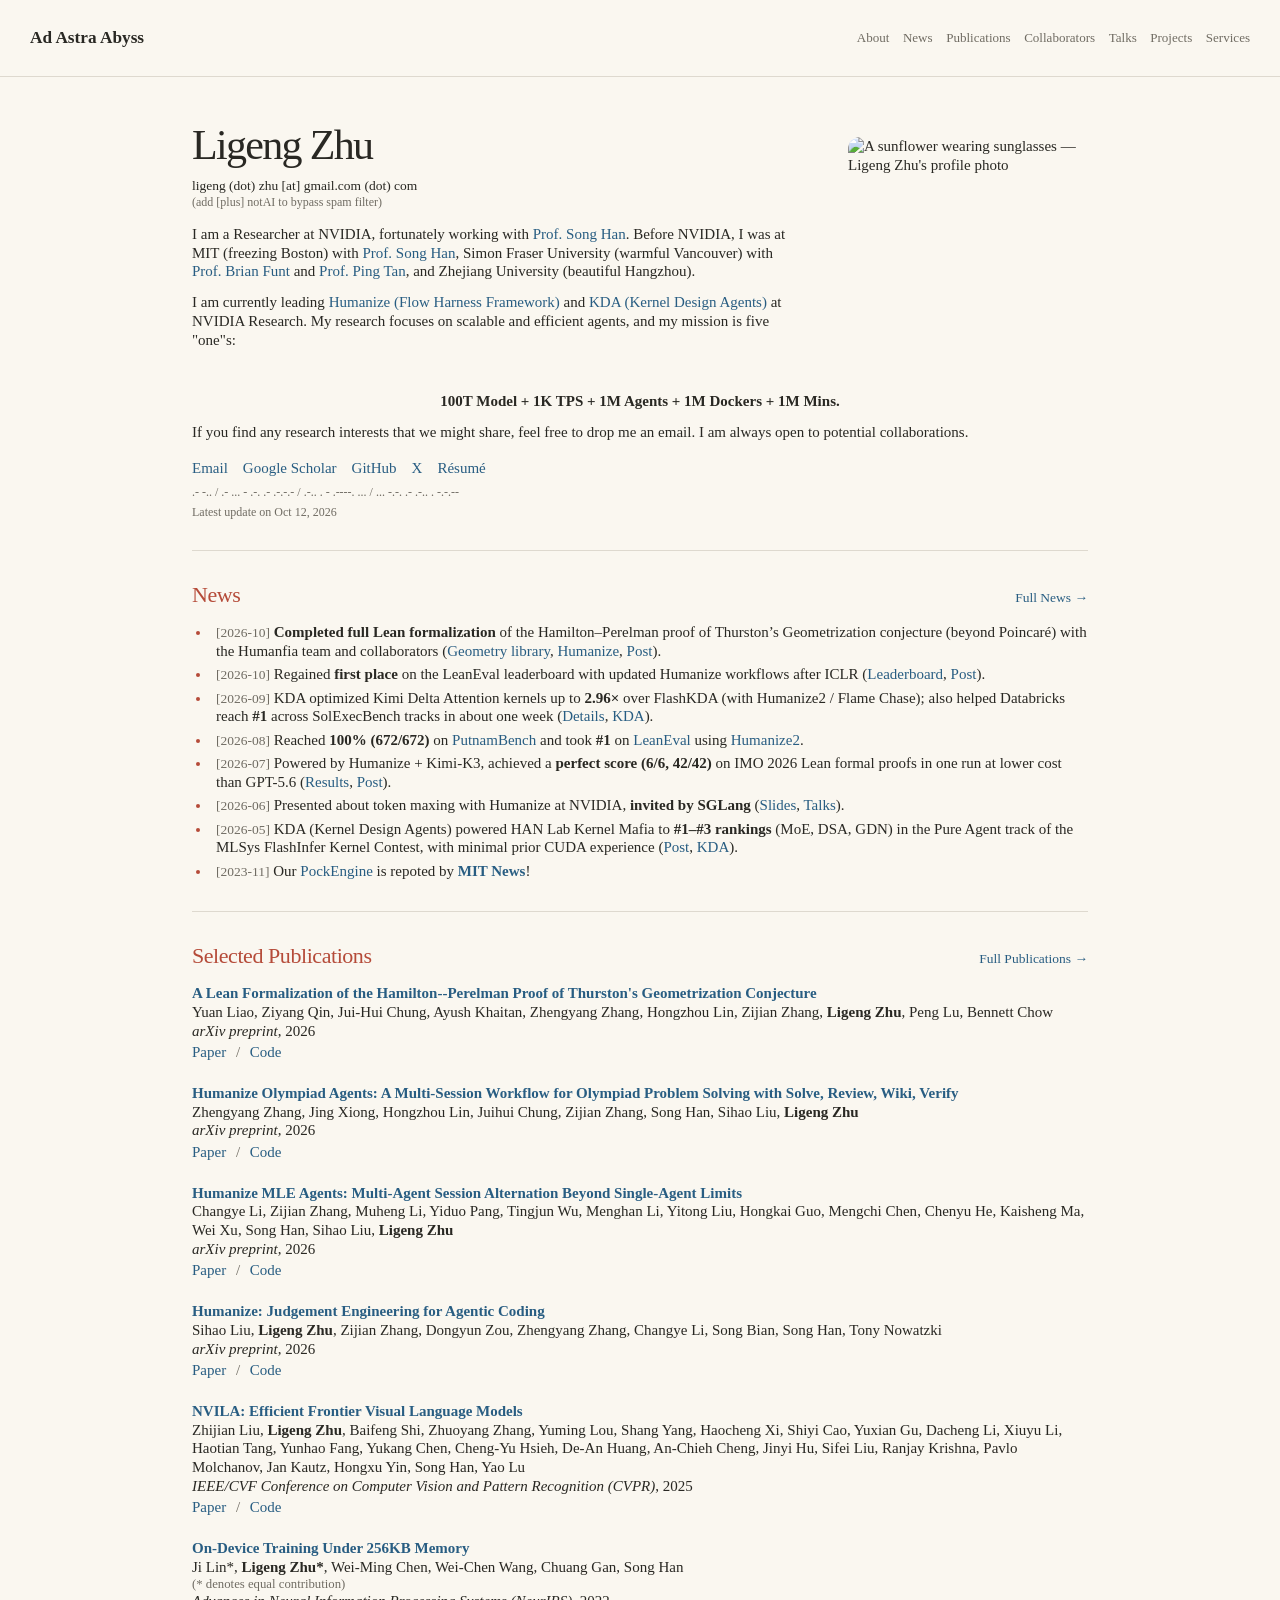
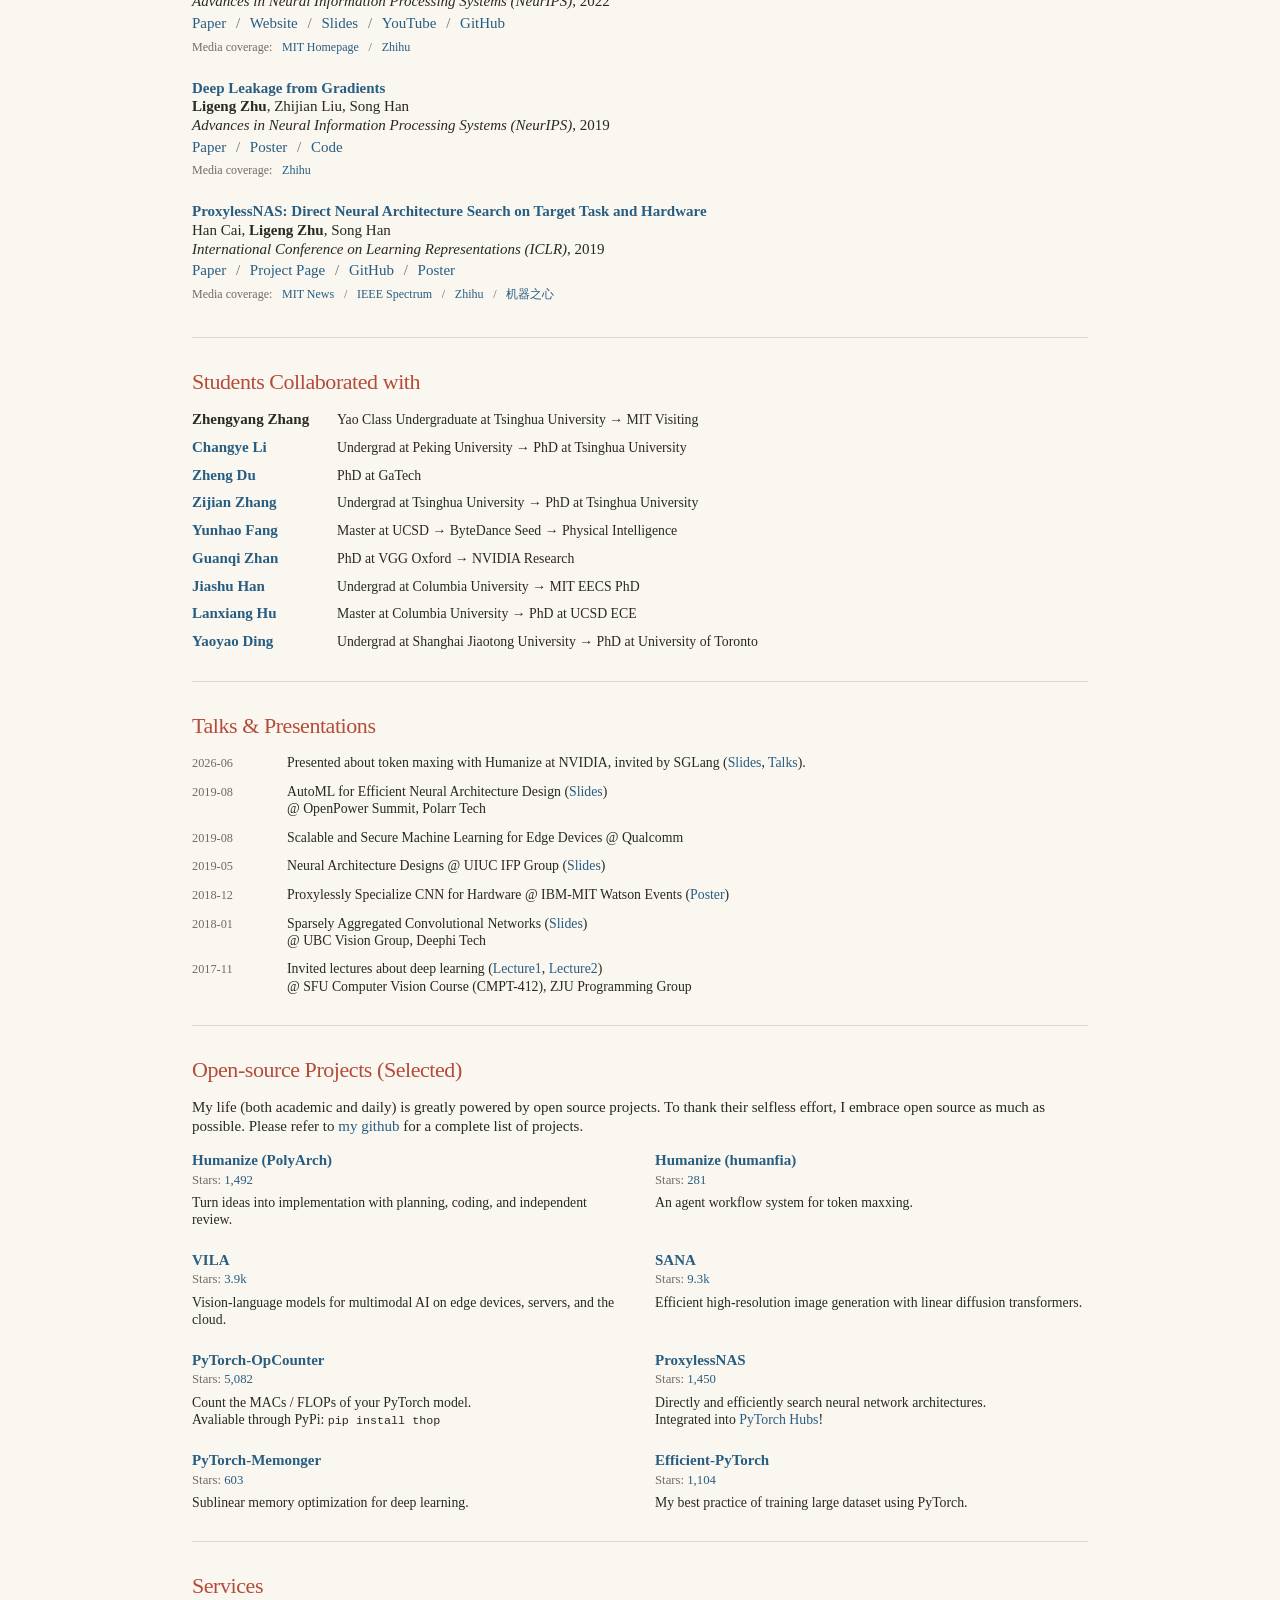
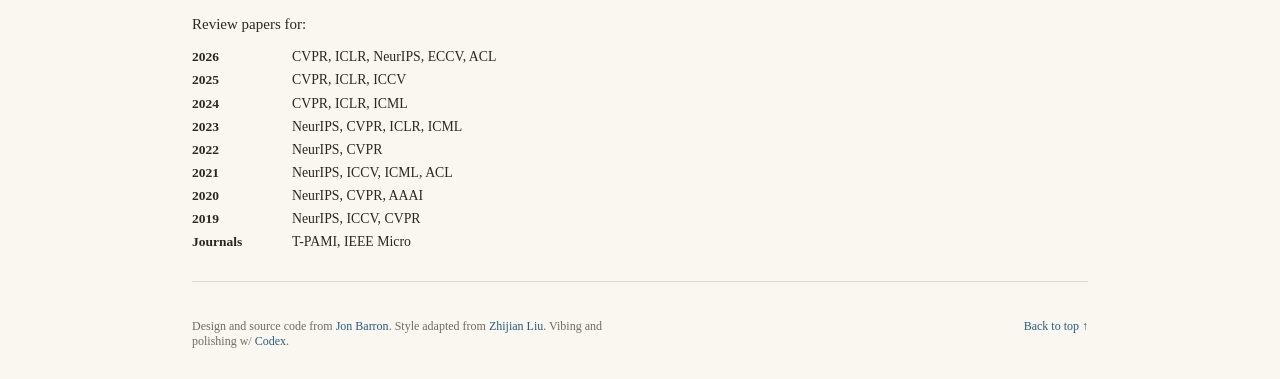
==== commit 99f6cd35: "Display Morse motto above the update date" ====
--- a/docs/index.html
+++ b/docs/index.html
@@ -9,11 +9,11 @@
     <link rel="icon" href="./favicon.ico" />
     <link rel="canonical" href="https://lzhu.me/" />
     <title>Ligeng Zhu's homepage</title>
-    <script type="module" crossorigin src="./_app/main-BPInMDy1.js"></script>
+    <script type="module" crossorigin src="./_app/main-SIi6SHaS.js"></script>
     <link rel="stylesheet" crossorigin href="./_app/main-6wiNNHi9.css">
   </head>
   <body>
-    <div id="app" data-page="home"><!--[--><a class="skip-link" href="#main-content">Skip to content</a><header class="site-header"><nav class="container header-inner" aria-label="Main navigation"><a class="wordmark" href="#about">Ad Astra Abyss</a><button class="menu-toggle" type="button" aria-controls="section-navigation" aria-expanded="false">Menu <svg aria-hidden="true" width="18" height="18" viewBox="0 0 18 18" fill="none"><path d="M3 5h12M3 9h12M3 13h12"></path></svg></button><ul id="section-navigation" class="section-navigation"><!--[--><li><a href="#about">About</a></li><li><a href="#news">News</a></li><li><a href="#publications">Publications</a></li><li><a href="#collaborators">Collaborators</a></li><li><a href="#talks">Talks</a></li><li><a href="#projects">Projects</a></li><li><a href="#services">Services</a></li><!--]--></ul></nav></header><main id="main-content" class="container" tabindex="-1"><section id="about" class="hero" aria-labelledby="about-title"><figure class="portrait"><img src="https://s.gravatar.com/avatar/3b0c57abe05e251bbcea1a00c60b67d2?s=240" alt="A sunflower wearing sunglasses — Ligeng Zhu&#39;s profile photo" width="240" height="240" fetchpriority="high"></figure><div class="hero-intro"><h1 id="about-title">Ligeng Zhu</h1><p class="email-display">ligeng (dot) zhu [at] gmail.com (dot) com</p><p class="email-note">(add [plus] notAI to bypass spam filter)</p></div><div class="hero-copy"><!--[--><!--[--><p><!--[--><!--[--><!--[-->I am a Researcher at NVIDIA, fortunately working with <!--]--><!--]--><!--[--><a href="https://songhan.mit.edu/"><!--[-->Prof. Song Han<!--]--></a><!--]--><!--[--><!--[-->. Before NVIDIA, I was at MIT (freezing Boston) with <!--]--><!--]--><!--[--><a href="https://songhan.mit.edu/"><!--[-->Prof. Song Han<!--]--></a><!--]--><!--[--><!--[-->, Simon Fraser University (warmful Vancouver) with <!--]--><!--]--><!--[--><a href="https://www2.cs.sfu.ca/~funt/"><!--[-->Prof. Brian Funt<!--]--></a><!--]--><!--[--><!--[--> and <!--]--><!--]--><!--[--><a href="https://www.cs.sfu.ca/~pingtan/"><!--[-->Prof. Ping Tan<!--]--></a><!--]--><!--[--><!--[-->, and Zhejiang University (beautiful Hangzhou).<!--]--><!--]--><!--]--></p><!----><!--]--><!--[--><p><!--[--><!--[--><!--[-->I am currently leading <!--]--><!--]--><!--[--><a href="https://humanfia.ai/"><!--[-->Humanize (Flow Harness Framework)<!--]--></a><!--]--><!--[--><!--[--> and <!--]--><!--]--><!--[--><a href="https://nvlabs.github.io/kda"><!--[-->KDA (Kernel Design Agents)<!--]--></a><!--]--><!--[--><!--[--> at NVIDIA Research. My research focuses on scalable and efficient agents, and my mission is five &quot;one&quot;s:<!--]--><!--]--><!--]--></p><p class="mission-line"><strong>100T Model + 1K TPS + 1M Agents + 1M Dockers + 1M Mins.</strong></p><!--]--><!--[--><p><!--[--><!--[--><!--[-->If you find any research interests that we might share, feel free to drop me an email. I am always open to potential collaborations.<!--]--><!--]--><!--]--></p><!----><!--]--><!--]--><ul class="resource-links"><!--[--><li><!----><a href="mailto:ligeng.zhu+homepage@gmail.com">Email</a></li><li><!----><a href="https://scholar.google.com/citations?user=y0LVrtgAAAAJ">Google Scholar</a></li><li><!----><a href="https://github.com/lyken17">GitHub</a></li><li><!----><a href="https://x.com/LigengZhu">X</a></li><li><!----><a href="assets/Resume_Ligeng_Zhu_EN.pdf">Résumé</a></li><!--]--></ul><p class="updated">Latest update on <time datetime="2026-10-12">Oct 12, 2026</time><!--[--> | .- -.. / .- ... - .-. .- .-.-.- / .-.. . - .----. ... / ... -.-. .- .-.. . -.-.--<!--]--></p></div></section><section id="news" class="content-section" aria-labelledby="news-title"><div class="section-heading"><h2 id="news-title">News</h2><a href="full-news.html">Full News <span aria-hidden="true">→</span></a></div><ul class="news-list"><!--[--><li><time class="news-date" datetime="2026-10">[2026-10]</time> <!--[--><!--[--><strong>Completed full Lean formalization</strong><!--]--><!--[--><!--[--> of the Hamilton–Perelman proof of Thurston’s Geometrization conjecture (beyond Poincaré) with the Humanfia team and collaborators (<!--]--><!--]--><!--[--><a href="https://t.co/Uf9nkj7FSJ"><!--[-->Geometry library<!--]--></a><!--]--><!--[--><!--[-->, <!--]--><!--]--><!--[--><a href="https://t.co/rTfrdGIDB6"><!--[-->Humanize<!--]--></a><!--]--><!--[--><!--[-->, <!--]--><!--]--><!--[--><a href="https://x.com/LigengZhu/status/2108761209440989256"><!--[-->Post<!--]--></a><!--]--><!--[--><!--[-->).<!--]--><!--]--><!--]--></li><li><time class="news-date" datetime="2026-10">[2026-10]</time> <!--[--><!--[--><!--[-->Regained <!--]--><!--]--><!--[--><strong>first place</strong><!--]--><!--[--><!--[--> on the LeanEval leaderboard with updated Humanize workflows after ICLR (<!--]--><!--]--><!--[--><a href="https://lean-lang.org/eval/legacy/"><!--[-->Leaderboard<!--]--></a><!--]--><!--[--><!--[-->, <!--]--><!--]--><!--[--><a href="https://x.com/LigengZhu/status/2106827303296909661"><!--[-->Post<!--]--></a><!--]--><!--[--><!--[-->).<!--]--><!--]--><!--]--></li><li><time class="news-date" datetime="2026-09">[2026-09]</time> <!--[--><!--[--><!--[-->KDA optimized Kimi Delta Attention kernels up to <!--]--><!--]--><!--[--><strong>2.96×</strong><!--]--><!--[--><!--[--> over FlashKDA (with Humanize2 / Flame Chase); also helped Databricks reach <!--]--><!--]--><!--[--><strong>#1</strong><!--]--><!--[--><!--[--> across SolExecBench tracks in about one week (<!--]--><!--]--><!--[--><a href="https://x.com/LigengZhu/status/2104607532358697003"><!--[-->Details<!--]--></a><!--]--><!--[--><!--[-->, <!--]--><!--]--><!--[--><a href="https://nvlabs.github.io/kda"><!--[-->KDA<!--]--></a><!--]--><!--[--><!--[-->).<!--]--><!--]--><!--]--></li><li><time class="news-date" datetime="2026-08">[2026-08]</time> <!--[--><!--[--><!--[-->Reached <!--]--><!--]--><!--[--><strong>100% (672/672)</strong><!--]--><!--[--><!--[--> on <!--]--><!--]--><!--[--><a href="https://trishullab.github.io/PutnamBench/leaderboard.html"><!--[-->PutnamBench<!--]--></a><!--]--><!--[--><!--[--> and took <!--]--><!--]--><!--[--><strong>#1</strong><!--]--><!--[--><!--[--> on <!--]--><!--]--><!--[--><a href="https://lean-lang.org/eval/legacy/"><!--[-->LeanEval<!--]--></a><!--]--><!--[--><!--[--> using <!--]--><!--]--><!--[--><a href="https://humanfia.ai/"><!--[-->Humanize2<!--]--></a><!--]--><!--[--><!--[-->.<!--]--><!--]--><!--]--></li><li><time class="news-date" datetime="2026-07">[2026-07]</time> <!--[--><!--[--><!--[-->Powered by Humanize + Kimi-K3, achieved a <!--]--><!--]--><!--[--><strong>perfect score (6/6, 42/42)</strong><!--]--><!--[--><!--[--> on IMO 2026 Lean formal proofs in one run at lower cost than GPT-5.6 (<!--]--><!--]--><!--[--><a href="https://github.com/humanfia/imo2026"><!--[-->Results<!--]--></a><!--]--><!--[--><!--[-->, <!--]--><!--]--><!--[--><a href="https://x.com/LigengZhu/status/2081387264769507440"><!--[-->Post<!--]--></a><!--]--><!--[--><!--[-->).<!--]--><!--]--><!--]--></li><li><time class="news-date" datetime="2026-06">[2026-06]</time> <!--[--><!--[--><!--[-->Presented about token maxing with Humanize at NVIDIA, <!--]--><!--]--><!--[--><strong>invited by SGLang</strong><!--]--><!--[--><!--[--> (<!--]--><!--]--><!--[--><a href="https://lzhu.me/assets/slides/202606-advancing-agent-loops-with-humanize.pdf"><!--[-->Slides<!--]--></a><!--]--><!--[--><!--[-->, <!--]--><!--]--><!--[--><a href="https://www.youtube.com/watch?v=NS9N4ZHtAJU&amp;t=2s"><!--[-->Talks<!--]--></a><!--]--><!--[--><!--[-->).<!--]--><!--]--><!--]--></li><li><time class="news-date" datetime="2026-05">[2026-05]</time> <!--[--><!--[--><!--[-->KDA (Kernel Design Agents) powered HAN Lab Kernel Mafia to <!--]--><!--]--><!--[--><strong>#1–#3 rankings</strong><!--]--><!--[--><!--[--> (MoE, DSA, GDN) in the Pure Agent track of the MLSys FlashInfer Kernel Contest, with minimal prior CUDA experience (<!--]--><!--]--><!--[--><a href="https://x.com/LigengZhu/status/2058271560004501656"><!--[-->Post<!--]--></a><!--]--><!--[--><!--[-->, <!--]--><!--]--><!--[--><a href="https://github.com/NVlabs/kda"><!--[-->KDA<!--]--></a><!--]--><!--[--><!--[-->).<!--]--><!--]--><!--]--></li><li><time class="news-date" datetime="2023-11">[2023-11]</time> <!--[--><!--[--><!--[-->Our <!--]--><!--]--><!--[--><a href="https://pockengine.mit.edu/"><!--[-->PockEngine<!--]--></a><!--]--><!--[--><!--[--> is repoted by <!--]--><!--]--><!--[--><a href="https://news.mit.edu/2023/technique-enables-ai-edge-devices-keep-learning-over-time"><strong>MIT News</strong></a><!--]--><!--[--><!--[-->!<!--]--><!--]--><!--]--></li><!--]--></ul></section><section id="publications" class="content-section" aria-labelledby="publications-title"><div class="section-heading"><h2 id="publications-title">Selected Publications</h2><a href="full-publications.html">Full Publications <span aria-hidden="true">→</span></a></div><div class="publication-list"><!--[--><div id="arxiv-2610-13897" class="publication" role="article" aria-labelledby="arxiv-2610-13897-title"><h3 id="arxiv-2610-13897-title"><a href="https://arxiv.org/abs/2610.13897">A Lean Formalization of the Hamilton--Perelman Proof of Thurston&#39;s Geometrization Conjecture</a></h3><p class="authors"><!--[--><!--[--><!----><!--[-->Yuan Liao<!--]--><!--]--><!--[--><!--[-->, <!--]--><!--[-->Ziyang Qin<!--]--><!--]--><!--[--><!--[-->, <!--]--><!--[-->Jui-Hui Chung<!--]--><!--]--><!--[--><!--[-->, <!--]--><!--[-->Ayush Khaitan<!--]--><!--]--><!--[--><!--[-->, <!--]--><!--[-->Zhengyang Zhang<!--]--><!--]--><!--[--><!--[-->, <!--]--><!--[-->Hongzhou Lin<!--]--><!--]--><!--[--><!--[-->, <!--]--><!--[-->Zijian Zhang<!--]--><!--]--><!--[--><!--[-->, <!--]--><strong>Ligeng Zhu</strong><!--]--><!--[--><!--[-->, <!--]--><!--[-->Peng Lu<!--]--><!--]--><!--[--><!--[-->, <!--]--><!--[-->Bennett Chow<!--]--><!--]--><!--]--></p><!--[--><!--]--><p class="venue"><em>arXiv preprint</em><!--[-->, 2026<!--]--></p><!----><ul class="resource-links is-separated"><!--[--><li><!----><a href="https://arxiv.org/abs/2610.13897" aria-label="Paper for A Lean Formalization of the Hamilton--Perelman Proof of Thurston&#39;s Geometrization Conjecture">Paper</a></li><li><span class="resource-separator" aria-hidden="true">/</span><a href="https://github.com/qinz1yang/differential-geometry" aria-label="Code for A Lean Formalization of the Hamilton--Perelman Proof of Thurston&#39;s Geometrization Conjecture">Code</a></li><!--]--></ul><!----></div><div id="arxiv-2610-13632" class="publication" role="article" aria-labelledby="arxiv-2610-13632-title"><h3 id="arxiv-2610-13632-title"><a href="https://arxiv.org/abs/2610.13632">Humanize Olympiad Agents: A Multi-Session Workflow for Olympiad Problem Solving with Solve, Review, Wiki, Verify</a></h3><p class="authors"><!--[--><!--[--><!----><!--[-->Zhengyang Zhang<!--]--><!--]--><!--[--><!--[-->, <!--]--><!--[-->Jing Xiong<!--]--><!--]--><!--[--><!--[-->, <!--]--><!--[-->Hongzhou Lin<!--]--><!--]--><!--[--><!--[-->, <!--]--><!--[-->Juihui Chung<!--]--><!--]--><!--[--><!--[-->, <!--]--><!--[-->Zijian Zhang<!--]--><!--]--><!--[--><!--[-->, <!--]--><!--[-->Song Han<!--]--><!--]--><!--[--><!--[-->, <!--]--><!--[-->Sihao Liu<!--]--><!--]--><!--[--><!--[-->, <!--]--><strong>Ligeng Zhu</strong><!--]--><!--]--></p><!--[--><!--]--><p class="venue"><em>arXiv preprint</em><!--[-->, 2026<!--]--></p><!----><ul class="resource-links is-separated"><!--[--><li><!----><a href="https://arxiv.org/abs/2610.13632" aria-label="Paper for Humanize Olympiad Agents: A Multi-Session Workflow for Olympiad Problem Solving with Solve, Review, Wiki, Verify">Paper</a></li><li><span class="resource-separator" aria-hidden="true">/</span><a href="https://github.com/humanfia/hoa" aria-label="Code for Humanize Olympiad Agents: A Multi-Session Workflow for Olympiad Problem Solving with Solve, Review, Wiki, Verify">Code</a></li><!--]--></ul><!----></div><div id="arxiv-2610-13494" class="publication" role="article" aria-labelledby="arxiv-2610-13494-title"><h3 id="arxiv-2610-13494-title"><a href="https://arxiv.org/abs/2610.13494">Humanize MLE Agents: Multi-Agent Session Alternation Beyond Single-Agent Limits</a></h3><p class="authors"><!--[--><!--[--><!----><!--[-->Changye Li<!--]--><!--]--><!--[--><!--[-->, <!--]--><!--[-->Zijian Zhang<!--]--><!--]--><!--[--><!--[-->, <!--]--><!--[-->Muheng Li<!--]--><!--]--><!--[--><!--[-->, <!--]--><!--[-->Yiduo Pang<!--]--><!--]--><!--[--><!--[-->, <!--]--><!--[-->Tingjun Wu<!--]--><!--]--><!--[--><!--[-->, <!--]--><!--[-->Menghan Li<!--]--><!--]--><!--[--><!--[-->, <!--]--><!--[-->Yitong Liu<!--]--><!--]--><!--[--><!--[-->, <!--]--><!--[-->Hongkai Guo<!--]--><!--]--><!--[--><!--[-->, <!--]--><!--[-->Mengchi Chen<!--]--><!--]--><!--[--><!--[-->, <!--]--><!--[-->Chenyu He<!--]--><!--]--><!--[--><!--[-->, <!--]--><!--[-->Kaisheng Ma<!--]--><!--]--><!--[--><!--[-->, <!--]--><!--[-->Wei Xu<!--]--><!--]--><!--[--><!--[-->, <!--]--><!--[-->Song Han<!--]--><!--]--><!--[--><!--[-->, <!--]--><!--[-->Sihao Liu<!--]--><!--]--><!--[--><!--[-->, <!--]--><strong>Ligeng Zhu</strong><!--]--><!--]--></p><!--[--><!--]--><p class="venue"><em>arXiv preprint</em><!--[-->, 2026<!--]--></p><!----><ul class="resource-links is-separated"><!--[--><li><!----><a href="https://arxiv.org/abs/2610.13494" aria-label="Paper for Humanize MLE Agents: Multi-Agent Session Alternation Beyond Single-Agent Limits">Paper</a></li><li><span class="resource-separator" aria-hidden="true">/</span><a href="https://github.com/humanfia/hma" aria-label="Code for Humanize MLE Agents: Multi-Agent Session Alternation Beyond Single-Agent Limits">Code</a></li><!--]--></ul><!----></div><div id="publication-1" class="publication" role="article" aria-labelledby="publication-1-title"><h3 id="publication-1-title"><a href="https://arxiv.org/abs/2610.08900">Humanize: Judgement Engineering for Agentic Coding</a></h3><p class="authors"><!--[--><!--[--><!----><!--[-->Sihao Liu<!--]--><!--]--><!--[--><!--[-->, <!--]--><strong>Ligeng Zhu</strong><!--]--><!--[--><!--[-->, <!--]--><!--[-->Zijian Zhang<!--]--><!--]--><!--[--><!--[-->, <!--]--><!--[-->Dongyun Zou<!--]--><!--]--><!--[--><!--[-->, <!--]--><!--[-->Zhengyang Zhang<!--]--><!--]--><!--[--><!--[-->, <!--]--><!--[-->Changye Li<!--]--><!--]--><!--[--><!--[-->, <!--]--><!--[-->Song Bian<!--]--><!--]--><!--[--><!--[-->, <!--]--><!--[-->Song Han<!--]--><!--]--><!--[--><!--[-->, <!--]--><!--[-->Tony Nowatzki<!--]--><!--]--><!--]--></p><!--[--><!--]--><p class="venue"><em>arXiv preprint</em><!--[-->, 2026<!--]--></p><!----><ul class="resource-links is-separated"><!--[--><li><!----><a href="https://arxiv.org/abs/2610.08900" aria-label="Paper for Humanize: Judgement Engineering for Agentic Coding">Paper</a></li><li><span class="resource-separator" aria-hidden="true">/</span><a href="https://github.com/PolyArch/humanize" aria-label="Code for Humanize: Judgement Engineering for Agentic Coding">Code</a></li><!--]--></ul><!----></div><div id="publication-6" class="publication" role="article" aria-labelledby="publication-6-title"><h3 id="publication-6-title"><a href="https://ieeexplore.ieee.org/abstract/document/11094148/">NVILA: Efficient Frontier Visual Language Models</a></h3><p class="authors"><!--[--><!--[--><!----><!--[-->Zhijian Liu<!--]--><!--]--><!--[--><!--[-->, <!--]--><strong>Ligeng Zhu</strong><!--]--><!--[--><!--[-->, <!--]--><!--[-->Baifeng Shi<!--]--><!--]--><!--[--><!--[-->, <!--]--><!--[-->Zhuoyang Zhang<!--]--><!--]--><!--[--><!--[-->, <!--]--><!--[-->Yuming Lou<!--]--><!--]--><!--[--><!--[-->, <!--]--><!--[-->Shang Yang<!--]--><!--]--><!--[--><!--[-->, <!--]--><!--[-->Haocheng Xi<!--]--><!--]--><!--[--><!--[-->, <!--]--><!--[-->Shiyi Cao<!--]--><!--]--><!--[--><!--[-->, <!--]--><!--[-->Yuxian Gu<!--]--><!--]--><!--[--><!--[-->, <!--]--><!--[-->Dacheng Li<!--]--><!--]--><!--[--><!--[-->, <!--]--><!--[-->Xiuyu Li<!--]--><!--]--><!--[--><!--[-->, <!--]--><!--[-->Haotian Tang<!--]--><!--]--><!--[--><!--[-->, <!--]--><!--[-->Yunhao Fang<!--]--><!--]--><!--[--><!--[-->, <!--]--><!--[-->Yukang Chen<!--]--><!--]--><!--[--><!--[-->, <!--]--><!--[-->Cheng-Yu Hsieh<!--]--><!--]--><!--[--><!--[-->, <!--]--><!--[-->De-An Huang<!--]--><!--]--><!--[--><!--[-->, <!--]--><!--[-->An-Chieh Cheng<!--]--><!--]--><!--[--><!--[-->, <!--]--><!--[-->Jinyi Hu<!--]--><!--]--><!--[--><!--[-->, <!--]--><!--[-->Sifei Liu<!--]--><!--]--><!--[--><!--[-->, <!--]--><!--[-->Ranjay Krishna<!--]--><!--]--><!--[--><!--[-->, <!--]--><!--[-->Pavlo Molchanov<!--]--><!--]--><!--[--><!--[-->, <!--]--><!--[-->Jan Kautz<!--]--><!--]--><!--[--><!--[-->, <!--]--><!--[-->Hongxu Yin<!--]--><!--]--><!--[--><!--[-->, <!--]--><!--[-->Song Han<!--]--><!--]--><!--[--><!--[-->, <!--]--><!--[-->Yao Lu<!--]--><!--]--><!--]--></p><!--[--><!--]--><p class="venue"><em>IEEE/CVF Conference on Computer Vision and Pattern Recognition (CVPR)</em><!--[-->, 2025<!--]--></p><!----><ul class="resource-links is-separated"><!--[--><li><!----><a href="https://ieeexplore.ieee.org/abstract/document/11094148/" aria-label="Paper for NVILA: Efficient Frontier Visual Language Models">Paper</a></li><li><span class="resource-separator" aria-hidden="true">/</span><a href="https://github.com/NVlabs/VILA" aria-label="Code for NVILA: Efficient Frontier Visual Language Models">Code</a></li><!--]--></ul><!----></div><div id="publication-12" class="publication" role="article" aria-labelledby="publication-12-title"><h3 id="publication-12-title"><a href="https://proceedings.neurips.cc/paper_files/paper/2022/hash/90c56c77c6df45fc8e556a096b7a2b2e-Abstract-Conference.html">On-Device Training Under 256KB Memory</a></h3><p class="authors"><!--[--><!--[--><!----><!--[-->Ji Lin*<!--]--><!--]--><!--[--><!--[-->, <!--]--><strong>Ligeng Zhu*</strong><!--]--><!--[--><!--[-->, <!--]--><!--[-->Wei-Ming Chen<!--]--><!--]--><!--[--><!--[-->, <!--]--><!--[-->Wei-Chen Wang<!--]--><!--]--><!--[--><!--[-->, <!--]--><!--[-->Chuang Gan<!--]--><!--]--><!--[--><!--[-->, <!--]--><!--[-->Song Han<!--]--><!--]--><!--]--></p><!--[--><p class="publication-note">(* denotes equal contribution)</p><!--]--><p class="venue"><em>Advances in Neural Information Processing Systems (NeurIPS)</em><!--[-->, 2022<!--]--></p><!----><ul class="resource-links is-separated"><!--[--><li><!----><a href="https://proceedings.neurips.cc/paper_files/paper/2022/hash/90c56c77c6df45fc8e556a096b7a2b2e-Abstract-Conference.html" aria-label="Paper for On-Device Training Under 256KB Memory">Paper</a></li><li><span class="resource-separator" aria-hidden="true">/</span><a href="https://tinytraining.mit.edu/" aria-label="Website for On-Device Training Under 256KB Memory">Website</a></li><li><span class="resource-separator" aria-hidden="true">/</span><a href="https://tinytraining.mit.edu/assets/on-device-training.pdf" aria-label="Slides for On-Device Training Under 256KB Memory">Slides</a></li><li><span class="resource-separator" aria-hidden="true">/</span><a href="https://youtu.be/XaDCO8YtmBw" aria-label="YouTube for On-Device Training Under 256KB Memory">YouTube</a></li><li><span class="resource-separator" aria-hidden="true">/</span><a href="https://github.com/mit-han-lab/tiny-training" aria-label="GitHub for On-Device Training Under 256KB Memory">GitHub</a></li><!--]--></ul><div class="media-coverage"><span>Media coverage:</span><ul class="resource-links is-separated"><!--[--><li><!----><a href="http://web.mit.edu/spotlight/learning-edge/" aria-label="MIT Homepage for On-Device Training Under 256KB Memory">MIT Homepage</a></li><li><span class="resource-separator" aria-hidden="true">/</span><a href="https://www.zhihu.com/question/565161486/answer/2779305863" aria-label="Zhihu for On-Device Training Under 256KB Memory">Zhihu</a></li><!--]--></ul></div></div><div id="publication-20" class="publication" role="article" aria-labelledby="publication-20-title"><h3 id="publication-20-title"><a href="https://proceedings.neurips.cc/paper_files/paper/2019/hash/60a6c4002cc7b29142def8871531281a-Abstract.html">Deep Leakage from Gradients</a></h3><p class="authors"><!--[--><!--[--><!----><strong>Ligeng Zhu</strong><!--]--><!--[--><!--[-->, <!--]--><!--[-->Zhijian Liu<!--]--><!--]--><!--[--><!--[-->, <!--]--><!--[-->Song Han<!--]--><!--]--><!--]--></p><!--[--><!--]--><p class="venue"><em>Advances in Neural Information Processing Systems (NeurIPS)</em><!--[-->, 2019<!--]--></p><!----><ul class="resource-links is-separated"><!--[--><li><!----><a href="https://proceedings.neurips.cc/paper_files/paper/2019/hash/60a6c4002cc7b29142def8871531281a-Abstract.html" aria-label="Paper for Deep Leakage from Gradients">Paper</a></li><li><span class="resource-separator" aria-hidden="true">/</span><a href="assets/posters/19-nips-dlg.pdf" aria-label="Poster for Deep Leakage from Gradients">Poster</a></li><li><span class="resource-separator" aria-hidden="true">/</span><a href="https://gist.github.com/Lyken17/91b81526a8245a028d4f85ccc9191884" aria-label="Code for Deep Leakage from Gradients">Code</a></li><!--]--></ul><div class="media-coverage"><span>Media coverage:</span><ul class="resource-links is-separated"><!--[--><li><!----><a href="https://www.zhihu.com/question/345365328/answer/930250128" aria-label="Zhihu for Deep Leakage from Gradients">Zhihu</a></li><!--]--></ul></div></div><div id="publication-22" class="publication" role="article" aria-labelledby="publication-22-title"><h3 id="publication-22-title"><a href="https://arxiv.org/abs/1812.00332">ProxylessNAS: Direct Neural Architecture Search on Target Task and Hardware</a></h3><p class="authors"><!--[--><!--[--><!----><!--[-->Han Cai<!--]--><!--]--><!--[--><!--[-->, <!--]--><strong>Ligeng Zhu</strong><!--]--><!--[--><!--[-->, <!--]--><!--[-->Song Han<!--]--><!--]--><!--]--></p><!--[--><!--]--><p class="venue"><em>International Conference on Learning Representations (ICLR)</em><!--[-->, 2019<!--]--></p><!----><ul class="resource-links is-separated"><!--[--><li><!----><a href="https://arxiv.org/abs/1812.00332" aria-label="Paper for ProxylessNAS: Direct Neural Architecture Search on Target Task and Hardware">Paper</a></li><li><span class="resource-separator" aria-hidden="true">/</span><a href="https://hanlab.mit.edu/projects/proxylessNAS" aria-label="Project Page for ProxylessNAS: Direct Neural Architecture Search on Target Task and Hardware">Project Page</a></li><li><span class="resource-separator" aria-hidden="true">/</span><a href="https://github.com/MIT-HAN-LAB/ProxylessNAS" aria-label="GitHub for ProxylessNAS: Direct Neural Architecture Search on Target Task and Hardware">GitHub</a></li><li><span class="resource-separator" aria-hidden="true">/</span><a href="assets/posters/19-iclr-poster.pdf" aria-label="Poster for ProxylessNAS: Direct Neural Architecture Search on Target Task and Hardware">Poster</a></li><!--]--></ul><div class="media-coverage"><span>Media coverage:</span><ul class="resource-links is-separated"><!--[--><li><!----><a href="http://news.mit.edu/2019/convolutional-neural-network-automation-0321" aria-label="MIT News for ProxylessNAS: Direct Neural Architecture Search on Target Task and Hardware">MIT News</a></li><li><span class="resource-separator" aria-hidden="true">/</span><a href="https://spectrum.ieee.org/tech-talk/computing/networks/using-ai-to-make-better-ai" aria-label="IEEE Spectrum for ProxylessNAS: Direct Neural Architecture Search on Target Task and Hardware">IEEE Spectrum</a></li><li><span class="resource-separator" aria-hidden="true">/</span><a href="https://www.zhihu.com/question/296404213/answer/547163236" aria-label="Zhihu for ProxylessNAS: Direct Neural Architecture Search on Target Task and Hardware">Zhihu</a></li><li><span class="resource-separator" aria-hidden="true">/</span><a href="https://www.jiqizhixin.com/articles/2018-12-07-8" aria-label="机器之心 for ProxylessNAS: Direct Neural Architecture Search on Target Task and Hardware">机器之心</a></li><!--]--></ul></div></div><!--]--></div></section><section id="collaborators" class="content-section" aria-labelledby="collaborators-title"><h2 id="collaborators-title">Students Collaborated with</h2><ul class="collaborator-list"><!--[--><li><strong>Zhengyang Zhang</strong><span>Yao Class Undergraduate at Tsinghua University → MIT Visiting</span></li><li><a href="https://antoinegg1.github.io/">Changye Li</a><span>Undergrad at Peking University → PhD at Tsinghua University</span></li><li><a href="https://openreview.net/profile?id=~Zheng_Du3">Zheng Du</a><span>PhD at GaTech</span></li><li><a href="#">Zijian Zhang</a><span>Undergrad at Tsinghua University → PhD at Tsinghua University</span></li><li><a href="https://seerkfang.github.io/">Yunhao Fang</a><span>Master at UCSD → ByteDance Seed → Physical Intelligence</span></li><li><a href="#">Guanqi Zhan</a><span>PhD at VGG Oxford → NVIDIA Research</span></li><li><a href="https://scholar.google.com/citations?user=aH5QOEcAAAAJ">Jiashu Han</a><span>Undergrad at Columbia University → MIT EECS PhD</span></li><li><a href="https://snyhlxde1.github.io/">Lanxiang Hu</a><span>Master at Columbia University → PhD at UCSD ECE</span></li><li><a href="https://www.cs.toronto.edu/~yaoyao/">Yaoyao Ding</a><span>Undergrad at Shanghai Jiaotong University → PhD at University of Toronto</span></li><!--]--></ul></section><section id="talks" class="content-section" aria-labelledby="talks-title"><h2 id="talks-title">Talks &amp; Presentations</h2><ul class="talk-list"><!--[--><li><time class="talk-date" datetime="2026-06">2026-06</time><p><!--[--><!--[--><!--[-->Presented about token maxing with Humanize at NVIDIA, invited by SGLang (<!--]--><!--]--><!--[--><a href="https://lzhu.me/assets/slides/202606-advancing-agent-loops-with-humanize.pdf"><!--[-->Slides<!--]--></a><!--]--><!--[--><!--[-->, <!--]--><!--]--><!--[--><a href="https://www.youtube.com/watch?v=NS9N4ZHtAJU&amp;t=2s"><!--[-->Talks<!--]--></a><!--]--><!--[--><!--[-->).<!--]--><!--]--><!--]--></p></li><li><time class="talk-date" datetime="2019-08">2019-08</time><p><!--[--><!--[--><!--[-->AutoML for Efficient Neural Architecture Design (<!--]--><!--]--><!--[--><a href="https://static.sched.com/hosted_files/openpowerna19/43/proxyless%40summit.pdf"><!--[-->Slides<!--]--></a><!--]--><!--[--><!--[-->) <!--]--><!--]--><!--[--><br><!--]--><!--[--><!--[-->@ OpenPower Summit, Polarr Tech<!--]--><!--]--><!--]--></p></li><li><time class="talk-date" datetime="2019-08">2019-08</time><p><!--[--><!--[--><!--[-->Scalable and Secure Machine Learning for Edge Devices @ Qualcomm<!--]--><!--]--><!--]--></p></li><li><time class="talk-date" datetime="2019-05">2019-05</time><p><!--[--><!--[--><!--[-->Neural Architecture Designs @ UIUC IFP Group (<!--]--><!--]--><!--[--><a href="assets/slides/ligeng&#39;s presentation@UIUC IFP.pdf"><!--[-->Slides<!--]--></a><!--]--><!--[--><!--[-->)<!--]--><!--]--><!--]--></p></li><li><time class="talk-date" datetime="2018-12">2018-12</time><p><!--[--><!--[--><!--[-->Proxylessly Specialize CNN for Hardware @ IBM-MIT Watson Events (<!--]--><!--]--><!--[--><a href="assets/posters/18-ibm_proxyless.pdf"><!--[-->Poster<!--]--></a><!--]--><!--[--><!--[-->)<!--]--><!--]--><!--]--></p></li><li><time class="talk-date" datetime="2018-01">2018-01</time><p><!--[--><!--[--><!--[-->Sparsely Aggregated Convolutional Networks (<!--]--><!--]--><!--[--><a href="assets/posters/18-SparseNet@ver1.pdf"><!--[-->Slides<!--]--></a><!--]--><!--[--><!--[-->) <!--]--><!--]--><!--[--><br><!--]--><!--[--><!--[-->@ UBC Vision Group, Deephi Tech<!--]--><!--]--><!--]--></p></li><li><time class="talk-date" datetime="2017-11">2017-11</time><p><!--[--><!--[--><!--[-->Invited lectures about deep learning (<!--]--><!--]--><!--[--><a href="https://bit.ly/37UTJOo"><!--[-->Lecture1<!--]--></a><!--]--><!--[--><!--[-->, <!--]--><!--]--><!--[--><a href="https://bit.ly/34HWlxa"><!--[-->Lecture2<!--]--></a><!--]--><!--[--><!--[-->) <!--]--><!--]--><!--[--><br><!--]--><!--[--><!--[-->@ SFU Computer Vision Course (CMPT-412), ZJU Programming Group<!--]--><!--]--><!--]--></p></li><!--]--></ul></section><section id="projects" class="content-section" aria-labelledby="projects-title"><h2 id="projects-title">Open-source Projects (Selected)</h2><p class="section-intro">My life (both academic and daily) is greatly powered by open source projects. To thank their selfless effort, I embrace open source as much as possible. Please refer to <a href="https://github.com/Lyken17">my github</a> for a complete list of projects.</p><div class="project-grid"><!--[--><article class="project-card"><h3><a href="https://github.com/PolyArch/humanize">Humanize (PolyArch)</a></h3><p class="project-stars"> Stars: <a href="https://github.com/PolyArch/humanize/stargazers" aria-label="1,492 stars for PolyArch/humanize on GitHub"><span class="star-count">1,492</span></a></p><p class="project-description"><!--[--><!--[--><!--[-->Turn ideas into implementation with planning, coding, and independent review.<!--]--><!--]--><!--]--></p></article><article class="project-card"><h3><a href="https://github.com/humanfia/humanize">Humanize (humanfia)</a></h3><p class="project-stars"> Stars: <a href="https://github.com/humanfia/humanize/stargazers" aria-label="281 stars for humanfia/humanize on GitHub"><span class="star-count">281</span></a></p><p class="project-description"><!--[--><!--[--><!--[-->An agent workflow system for token maxxing.<!--]--><!--]--><!--]--></p></article><article class="project-card"><h3><a href="https://github.com/NVlabs/VILA">VILA</a></h3><p class="project-stars"> Stars: <a href="https://github.com/NVlabs/VILA/stargazers" aria-label="3.9k stars for NVlabs/VILA on GitHub"><span class="star-count">3.9k</span></a></p><p class="project-description"><!--[--><!--[--><!--[-->Vision-language models for multimodal AI on edge devices, servers, and the cloud.<!--]--><!--]--><!--]--></p></article><article class="project-card"><h3><a href="https://github.com/NVlabs/Sana">SANA</a></h3><p class="project-stars"> Stars: <a href="https://github.com/NVlabs/Sana/stargazers" aria-label="9.3k stars for NVlabs/Sana on GitHub"><span class="star-count">9.3k</span></a></p><p class="project-description"><!--[--><!--[--><!--[-->Efficient high-resolution image generation with linear diffusion transformers.<!--]--><!--]--><!--]--></p></article><article class="project-card"><h3><a href="https://github.com/Lyken17/pytorch-OpCounter">PyTorch-OpCounter</a></h3><p class="project-stars"> Stars: <a href="https://github.com/Lyken17/pytorch-OpCounter/stargazers" aria-label="5,082 stars for Lyken17/pytorch-OpCounter on GitHub"><span class="star-count">5,082</span></a></p><p class="project-description"><!--[--><!--[--><!--[-->Count the MACs / FLOPs of your PyTorch model.<!--]--><!--]--><!--[--><br><!--]--><!--[--><!--[-->Avaliable through PyPi: <!--]--><!--]--><!--[--><code>pip install thop</code><!--]--><!--]--></p></article><article class="project-card"><h3><a href="https://github.com/mit-han-lab/ProxylessNAS">ProxylessNAS</a></h3><p class="project-stars"> Stars: <a href="https://github.com/mit-han-lab/ProxylessNAS/stargazers" aria-label="1,450 stars for mit-han-lab/ProxylessNAS on GitHub"><span class="star-count">1,450</span></a></p><p class="project-description"><!--[--><!--[--><!--[-->Directly and efficiently search neural network architectures.<!--]--><!--]--><!--[--><br><!--]--><!--[--><!--[-->Integrated into <!--]--><!--]--><!--[--><a href="https://pytorch.org/hub/pytorch_vision_proxylessnas/"><!--[-->PyTorch Hubs<!--]--></a><!--]--><!--[--><!--[-->!<!--]--><!--]--><!--]--></p></article><article class="project-card"><h3><a href="https://github.com/Lyken17/pytorch-memonger">PyTorch-Memonger</a></h3><p class="project-stars"> Stars: <a href="https://github.com/Lyken17/pytorch-memonger/stargazers" aria-label="603 stars for Lyken17/pytorch-memonger on GitHub"><span class="star-count">603</span></a></p><p class="project-description"><!--[--><!--[--><!--[-->Sublinear memory optimization for deep learning.<!--]--><!--]--><!--]--></p></article><article class="project-card"><h3><a href="https://github.com/Lyken17/Efficient-PyTorch">Efficient-PyTorch</a></h3><p class="project-stars"> Stars: <a href="https://github.com/Lyken17/Efficient-PyTorch/stargazers" aria-label="1,104 stars for Lyken17/Efficient-PyTorch on GitHub"><span class="star-count">1,104</span></a></p><p class="project-description"><!--[--><!--[--><!--[-->My best practice of training large dataset using PyTorch.<!--]--><!--]--><!--]--></p></article><!--]--></div></section><section id="services" class="content-section" aria-labelledby="services-title"><h2 id="services-title">Services</h2><p class="section-intro">Review papers for:</p><dl class="service-list"><!--[--><div><dt>2026</dt><dd>CVPR, ICLR, NeurIPS, ECCV, ACL</dd></div><div><dt>2025</dt><dd>CVPR, ICLR, ICCV</dd></div><div><dt>2024</dt><dd>CVPR, ICLR, ICML</dd></div><div><dt>2023</dt><dd>NeurIPS, CVPR, ICLR, ICML</dd></div><div><dt>2022</dt><dd>NeurIPS, CVPR</dd></div><div><dt>2021</dt><dd>NeurIPS, ICCV, ICML, ACL</dd></div><div><dt>2020</dt><dd>NeurIPS, CVPR, AAAI</dd></div><div><dt>2019</dt><dd>NeurIPS, ICCV, CVPR</dd></div><div><dt>Journals</dt><dd>T-PAMI, IEEE Micro</dd></div><!--]--></dl></section></main><footer class="container site-footer"><p><!--[--><!--[--><!--[-->Design and source code from <!--]--><!--]--><!--[--><a href="https://jonbarron.info"><!--[-->Jon Barron<!--]--></a><!--]--><!--[--><!--[-->. Style adapted from <!--]--><!--]--><!--[--><a href="http://zhijianliu.com"><!--[-->Zhijian Liu<!--]--></a><!--]--><!--[--><!--[-->. Vibing and polishing w/ <!--]--><!--]--><!--[--><a href="https://openai.com/codex/"><!--[-->Codex<!--]--></a><!--]--><!--[--><!--[-->.<!--]--><!--]--><!--]--></p><a class="back-to-top" href="#about">Back to top ↑</a></footer><!--]--></div>
+    <div id="app" data-page="home"><!--[--><a class="skip-link" href="#main-content">Skip to content</a><header class="site-header"><nav class="container header-inner" aria-label="Main navigation"><a class="wordmark" href="#about">Ad Astra Abyss</a><button class="menu-toggle" type="button" aria-controls="section-navigation" aria-expanded="false">Menu <svg aria-hidden="true" width="18" height="18" viewBox="0 0 18 18" fill="none"><path d="M3 5h12M3 9h12M3 13h12"></path></svg></button><ul id="section-navigation" class="section-navigation"><!--[--><li><a href="#about">About</a></li><li><a href="#news">News</a></li><li><a href="#publications">Publications</a></li><li><a href="#collaborators">Collaborators</a></li><li><a href="#talks">Talks</a></li><li><a href="#projects">Projects</a></li><li><a href="#services">Services</a></li><!--]--></ul></nav></header><main id="main-content" class="container" tabindex="-1"><section id="about" class="hero" aria-labelledby="about-title"><figure class="portrait"><img src="https://s.gravatar.com/avatar/3b0c57abe05e251bbcea1a00c60b67d2?s=240" alt="A sunflower wearing sunglasses — Ligeng Zhu&#39;s profile photo" width="240" height="240" fetchpriority="high"></figure><div class="hero-intro"><h1 id="about-title">Ligeng Zhu</h1><p class="email-display">ligeng (dot) zhu [at] gmail.com (dot) com</p><p class="email-note">(add [plus] notAI to bypass spam filter)</p></div><div class="hero-copy"><!--[--><!--[--><p><!--[--><!--[--><!--[-->I am a Researcher at NVIDIA, fortunately working with <!--]--><!--]--><!--[--><a href="https://songhan.mit.edu/"><!--[-->Prof. Song Han<!--]--></a><!--]--><!--[--><!--[-->. Before NVIDIA, I was at MIT (freezing Boston) with <!--]--><!--]--><!--[--><a href="https://songhan.mit.edu/"><!--[-->Prof. Song Han<!--]--></a><!--]--><!--[--><!--[-->, Simon Fraser University (warmful Vancouver) with <!--]--><!--]--><!--[--><a href="https://www2.cs.sfu.ca/~funt/"><!--[-->Prof. Brian Funt<!--]--></a><!--]--><!--[--><!--[--> and <!--]--><!--]--><!--[--><a href="https://www.cs.sfu.ca/~pingtan/"><!--[-->Prof. Ping Tan<!--]--></a><!--]--><!--[--><!--[-->, and Zhejiang University (beautiful Hangzhou).<!--]--><!--]--><!--]--></p><!----><!--]--><!--[--><p><!--[--><!--[--><!--[-->I am currently leading <!--]--><!--]--><!--[--><a href="https://humanfia.ai/"><!--[-->Humanize (Flow Harness Framework)<!--]--></a><!--]--><!--[--><!--[--> and <!--]--><!--]--><!--[--><a href="https://nvlabs.github.io/kda"><!--[-->KDA (Kernel Design Agents)<!--]--></a><!--]--><!--[--><!--[--> at NVIDIA Research. My research focuses on scalable and efficient agents, and my mission is five &quot;one&quot;s:<!--]--><!--]--><!--]--></p><p class="mission-line"><strong>100T Model + 1K TPS + 1M Agents + 1M Dockers + 1M Mins.</strong></p><!--]--><!--[--><p><!--[--><!--[--><!--[-->If you find any research interests that we might share, feel free to drop me an email. I am always open to potential collaborations.<!--]--><!--]--><!--]--></p><!----><!--]--><!--]--><ul class="resource-links"><!--[--><li><!----><a href="mailto:ligeng.zhu+homepage@gmail.com">Email</a></li><li><!----><a href="https://scholar.google.com/citations?user=y0LVrtgAAAAJ">Google Scholar</a></li><li><!----><a href="https://github.com/lyken17">GitHub</a></li><li><!----><a href="https://x.com/LigengZhu">X</a></li><li><!----><a href="assets/Resume_Ligeng_Zhu_EN.pdf">Résumé</a></li><!--]--></ul><p class="updated update-note">.- -.. / .- ... - .-. .- .-.-.- / .-.. . - .----. ... / ... -.-. .- .-.. . -.-.--</p><p class="updated">Latest update on <time datetime="2026-10-12">Oct 12, 2026</time></p></div></section><section id="news" class="content-section" aria-labelledby="news-title"><div class="section-heading"><h2 id="news-title">News</h2><a href="full-news.html">Full News <span aria-hidden="true">→</span></a></div><ul class="news-list"><!--[--><li><time class="news-date" datetime="2026-10">[2026-10]</time> <!--[--><!--[--><strong>Completed full Lean formalization</strong><!--]--><!--[--><!--[--> of the Hamilton–Perelman proof of Thurston’s Geometrization conjecture (beyond Poincaré) with the Humanfia team and collaborators (<!--]--><!--]--><!--[--><a href="https://t.co/Uf9nkj7FSJ"><!--[-->Geometry library<!--]--></a><!--]--><!--[--><!--[-->, <!--]--><!--]--><!--[--><a href="https://t.co/rTfrdGIDB6"><!--[-->Humanize<!--]--></a><!--]--><!--[--><!--[-->, <!--]--><!--]--><!--[--><a href="https://x.com/LigengZhu/status/2108761209440989256"><!--[-->Post<!--]--></a><!--]--><!--[--><!--[-->).<!--]--><!--]--><!--]--></li><li><time class="news-date" datetime="2026-10">[2026-10]</time> <!--[--><!--[--><!--[-->Regained <!--]--><!--]--><!--[--><strong>first place</strong><!--]--><!--[--><!--[--> on the LeanEval leaderboard with updated Humanize workflows after ICLR (<!--]--><!--]--><!--[--><a href="https://lean-lang.org/eval/legacy/"><!--[-->Leaderboard<!--]--></a><!--]--><!--[--><!--[-->, <!--]--><!--]--><!--[--><a href="https://x.com/LigengZhu/status/2106827303296909661"><!--[-->Post<!--]--></a><!--]--><!--[--><!--[-->).<!--]--><!--]--><!--]--></li><li><time class="news-date" datetime="2026-09">[2026-09]</time> <!--[--><!--[--><!--[-->KDA optimized Kimi Delta Attention kernels up to <!--]--><!--]--><!--[--><strong>2.96×</strong><!--]--><!--[--><!--[--> over FlashKDA (with Humanize2 / Flame Chase); also helped Databricks reach <!--]--><!--]--><!--[--><strong>#1</strong><!--]--><!--[--><!--[--> across SolExecBench tracks in about one week (<!--]--><!--]--><!--[--><a href="https://x.com/LigengZhu/status/2104607532358697003"><!--[-->Details<!--]--></a><!--]--><!--[--><!--[-->, <!--]--><!--]--><!--[--><a href="https://nvlabs.github.io/kda"><!--[-->KDA<!--]--></a><!--]--><!--[--><!--[-->).<!--]--><!--]--><!--]--></li><li><time class="news-date" datetime="2026-08">[2026-08]</time> <!--[--><!--[--><!--[-->Reached <!--]--><!--]--><!--[--><strong>100% (672/672)</strong><!--]--><!--[--><!--[--> on <!--]--><!--]--><!--[--><a href="https://trishullab.github.io/PutnamBench/leaderboard.html"><!--[-->PutnamBench<!--]--></a><!--]--><!--[--><!--[--> and took <!--]--><!--]--><!--[--><strong>#1</strong><!--]--><!--[--><!--[--> on <!--]--><!--]--><!--[--><a href="https://lean-lang.org/eval/legacy/"><!--[-->LeanEval<!--]--></a><!--]--><!--[--><!--[--> using <!--]--><!--]--><!--[--><a href="https://humanfia.ai/"><!--[-->Humanize2<!--]--></a><!--]--><!--[--><!--[-->.<!--]--><!--]--><!--]--></li><li><time class="news-date" datetime="2026-07">[2026-07]</time> <!--[--><!--[--><!--[-->Powered by Humanize + Kimi-K3, achieved a <!--]--><!--]--><!--[--><strong>perfect score (6/6, 42/42)</strong><!--]--><!--[--><!--[--> on IMO 2026 Lean formal proofs in one run at lower cost than GPT-5.6 (<!--]--><!--]--><!--[--><a href="https://github.com/humanfia/imo2026"><!--[-->Results<!--]--></a><!--]--><!--[--><!--[-->, <!--]--><!--]--><!--[--><a href="https://x.com/LigengZhu/status/2081387264769507440"><!--[-->Post<!--]--></a><!--]--><!--[--><!--[-->).<!--]--><!--]--><!--]--></li><li><time class="news-date" datetime="2026-06">[2026-06]</time> <!--[--><!--[--><!--[-->Presented about token maxing with Humanize at NVIDIA, <!--]--><!--]--><!--[--><strong>invited by SGLang</strong><!--]--><!--[--><!--[--> (<!--]--><!--]--><!--[--><a href="https://lzhu.me/assets/slides/202606-advancing-agent-loops-with-humanize.pdf"><!--[-->Slides<!--]--></a><!--]--><!--[--><!--[-->, <!--]--><!--]--><!--[--><a href="https://www.youtube.com/watch?v=NS9N4ZHtAJU&amp;t=2s"><!--[-->Talks<!--]--></a><!--]--><!--[--><!--[-->).<!--]--><!--]--><!--]--></li><li><time class="news-date" datetime="2026-05">[2026-05]</time> <!--[--><!--[--><!--[-->KDA (Kernel Design Agents) powered HAN Lab Kernel Mafia to <!--]--><!--]--><!--[--><strong>#1–#3 rankings</strong><!--]--><!--[--><!--[--> (MoE, DSA, GDN) in the Pure Agent track of the MLSys FlashInfer Kernel Contest, with minimal prior CUDA experience (<!--]--><!--]--><!--[--><a href="https://x.com/LigengZhu/status/2058271560004501656"><!--[-->Post<!--]--></a><!--]--><!--[--><!--[-->, <!--]--><!--]--><!--[--><a href="https://github.com/NVlabs/kda"><!--[-->KDA<!--]--></a><!--]--><!--[--><!--[-->).<!--]--><!--]--><!--]--></li><li><time class="news-date" datetime="2023-11">[2023-11]</time> <!--[--><!--[--><!--[-->Our <!--]--><!--]--><!--[--><a href="https://pockengine.mit.edu/"><!--[-->PockEngine<!--]--></a><!--]--><!--[--><!--[--> is repoted by <!--]--><!--]--><!--[--><a href="https://news.mit.edu/2023/technique-enables-ai-edge-devices-keep-learning-over-time"><strong>MIT News</strong></a><!--]--><!--[--><!--[-->!<!--]--><!--]--><!--]--></li><!--]--></ul></section><section id="publications" class="content-section" aria-labelledby="publications-title"><div class="section-heading"><h2 id="publications-title">Selected Publications</h2><a href="full-publications.html">Full Publications <span aria-hidden="true">→</span></a></div><div class="publication-list"><!--[--><div id="arxiv-2610-13897" class="publication" role="article" aria-labelledby="arxiv-2610-13897-title"><h3 id="arxiv-2610-13897-title"><a href="https://arxiv.org/abs/2610.13897">A Lean Formalization of the Hamilton--Perelman Proof of Thurston&#39;s Geometrization Conjecture</a></h3><p class="authors"><!--[--><!--[--><!----><!--[-->Yuan Liao<!--]--><!--]--><!--[--><!--[-->, <!--]--><!--[-->Ziyang Qin<!--]--><!--]--><!--[--><!--[-->, <!--]--><!--[-->Jui-Hui Chung<!--]--><!--]--><!--[--><!--[-->, <!--]--><!--[-->Ayush Khaitan<!--]--><!--]--><!--[--><!--[-->, <!--]--><!--[-->Zhengyang Zhang<!--]--><!--]--><!--[--><!--[-->, <!--]--><!--[-->Hongzhou Lin<!--]--><!--]--><!--[--><!--[-->, <!--]--><!--[-->Zijian Zhang<!--]--><!--]--><!--[--><!--[-->, <!--]--><strong>Ligeng Zhu</strong><!--]--><!--[--><!--[-->, <!--]--><!--[-->Peng Lu<!--]--><!--]--><!--[--><!--[-->, <!--]--><!--[-->Bennett Chow<!--]--><!--]--><!--]--></p><!--[--><!--]--><p class="venue"><em>arXiv preprint</em><!--[-->, 2026<!--]--></p><!----><ul class="resource-links is-separated"><!--[--><li><!----><a href="https://arxiv.org/abs/2610.13897" aria-label="Paper for A Lean Formalization of the Hamilton--Perelman Proof of Thurston&#39;s Geometrization Conjecture">Paper</a></li><li><span class="resource-separator" aria-hidden="true">/</span><a href="https://github.com/qinz1yang/differential-geometry" aria-label="Code for A Lean Formalization of the Hamilton--Perelman Proof of Thurston&#39;s Geometrization Conjecture">Code</a></li><!--]--></ul><!----></div><div id="arxiv-2610-13632" class="publication" role="article" aria-labelledby="arxiv-2610-13632-title"><h3 id="arxiv-2610-13632-title"><a href="https://arxiv.org/abs/2610.13632">Humanize Olympiad Agents: A Multi-Session Workflow for Olympiad Problem Solving with Solve, Review, Wiki, Verify</a></h3><p class="authors"><!--[--><!--[--><!----><!--[-->Zhengyang Zhang<!--]--><!--]--><!--[--><!--[-->, <!--]--><!--[-->Jing Xiong<!--]--><!--]--><!--[--><!--[-->, <!--]--><!--[-->Hongzhou Lin<!--]--><!--]--><!--[--><!--[-->, <!--]--><!--[-->Juihui Chung<!--]--><!--]--><!--[--><!--[-->, <!--]--><!--[-->Zijian Zhang<!--]--><!--]--><!--[--><!--[-->, <!--]--><!--[-->Song Han<!--]--><!--]--><!--[--><!--[-->, <!--]--><!--[-->Sihao Liu<!--]--><!--]--><!--[--><!--[-->, <!--]--><strong>Ligeng Zhu</strong><!--]--><!--]--></p><!--[--><!--]--><p class="venue"><em>arXiv preprint</em><!--[-->, 2026<!--]--></p><!----><ul class="resource-links is-separated"><!--[--><li><!----><a href="https://arxiv.org/abs/2610.13632" aria-label="Paper for Humanize Olympiad Agents: A Multi-Session Workflow for Olympiad Problem Solving with Solve, Review, Wiki, Verify">Paper</a></li><li><span class="resource-separator" aria-hidden="true">/</span><a href="https://github.com/humanfia/hoa" aria-label="Code for Humanize Olympiad Agents: A Multi-Session Workflow for Olympiad Problem Solving with Solve, Review, Wiki, Verify">Code</a></li><!--]--></ul><!----></div><div id="arxiv-2610-13494" class="publication" role="article" aria-labelledby="arxiv-2610-13494-title"><h3 id="arxiv-2610-13494-title"><a href="https://arxiv.org/abs/2610.13494">Humanize MLE Agents: Multi-Agent Session Alternation Beyond Single-Agent Limits</a></h3><p class="authors"><!--[--><!--[--><!----><!--[-->Changye Li<!--]--><!--]--><!--[--><!--[-->, <!--]--><!--[-->Zijian Zhang<!--]--><!--]--><!--[--><!--[-->, <!--]--><!--[-->Muheng Li<!--]--><!--]--><!--[--><!--[-->, <!--]--><!--[-->Yiduo Pang<!--]--><!--]--><!--[--><!--[-->, <!--]--><!--[-->Tingjun Wu<!--]--><!--]--><!--[--><!--[-->, <!--]--><!--[-->Menghan Li<!--]--><!--]--><!--[--><!--[-->, <!--]--><!--[-->Yitong Liu<!--]--><!--]--><!--[--><!--[-->, <!--]--><!--[-->Hongkai Guo<!--]--><!--]--><!--[--><!--[-->, <!--]--><!--[-->Mengchi Chen<!--]--><!--]--><!--[--><!--[-->, <!--]--><!--[-->Chenyu He<!--]--><!--]--><!--[--><!--[-->, <!--]--><!--[-->Kaisheng Ma<!--]--><!--]--><!--[--><!--[-->, <!--]--><!--[-->Wei Xu<!--]--><!--]--><!--[--><!--[-->, <!--]--><!--[-->Song Han<!--]--><!--]--><!--[--><!--[-->, <!--]--><!--[-->Sihao Liu<!--]--><!--]--><!--[--><!--[-->, <!--]--><strong>Ligeng Zhu</strong><!--]--><!--]--></p><!--[--><!--]--><p class="venue"><em>arXiv preprint</em><!--[-->, 2026<!--]--></p><!----><ul class="resource-links is-separated"><!--[--><li><!----><a href="https://arxiv.org/abs/2610.13494" aria-label="Paper for Humanize MLE Agents: Multi-Agent Session Alternation Beyond Single-Agent Limits">Paper</a></li><li><span class="resource-separator" aria-hidden="true">/</span><a href="https://github.com/humanfia/hma" aria-label="Code for Humanize MLE Agents: Multi-Agent Session Alternation Beyond Single-Agent Limits">Code</a></li><!--]--></ul><!----></div><div id="publication-1" class="publication" role="article" aria-labelledby="publication-1-title"><h3 id="publication-1-title"><a href="https://arxiv.org/abs/2610.08900">Humanize: Judgement Engineering for Agentic Coding</a></h3><p class="authors"><!--[--><!--[--><!----><!--[-->Sihao Liu<!--]--><!--]--><!--[--><!--[-->, <!--]--><strong>Ligeng Zhu</strong><!--]--><!--[--><!--[-->, <!--]--><!--[-->Zijian Zhang<!--]--><!--]--><!--[--><!--[-->, <!--]--><!--[-->Dongyun Zou<!--]--><!--]--><!--[--><!--[-->, <!--]--><!--[-->Zhengyang Zhang<!--]--><!--]--><!--[--><!--[-->, <!--]--><!--[-->Changye Li<!--]--><!--]--><!--[--><!--[-->, <!--]--><!--[-->Song Bian<!--]--><!--]--><!--[--><!--[-->, <!--]--><!--[-->Song Han<!--]--><!--]--><!--[--><!--[-->, <!--]--><!--[-->Tony Nowatzki<!--]--><!--]--><!--]--></p><!--[--><!--]--><p class="venue"><em>arXiv preprint</em><!--[-->, 2026<!--]--></p><!----><ul class="resource-links is-separated"><!--[--><li><!----><a href="https://arxiv.org/abs/2610.08900" aria-label="Paper for Humanize: Judgement Engineering for Agentic Coding">Paper</a></li><li><span class="resource-separator" aria-hidden="true">/</span><a href="https://github.com/PolyArch/humanize" aria-label="Code for Humanize: Judgement Engineering for Agentic Coding">Code</a></li><!--]--></ul><!----></div><div id="publication-6" class="publication" role="article" aria-labelledby="publication-6-title"><h3 id="publication-6-title"><a href="https://ieeexplore.ieee.org/abstract/document/11094148/">NVILA: Efficient Frontier Visual Language Models</a></h3><p class="authors"><!--[--><!--[--><!----><!--[-->Zhijian Liu<!--]--><!--]--><!--[--><!--[-->, <!--]--><strong>Ligeng Zhu</strong><!--]--><!--[--><!--[-->, <!--]--><!--[-->Baifeng Shi<!--]--><!--]--><!--[--><!--[-->, <!--]--><!--[-->Zhuoyang Zhang<!--]--><!--]--><!--[--><!--[-->, <!--]--><!--[-->Yuming Lou<!--]--><!--]--><!--[--><!--[-->, <!--]--><!--[-->Shang Yang<!--]--><!--]--><!--[--><!--[-->, <!--]--><!--[-->Haocheng Xi<!--]--><!--]--><!--[--><!--[-->, <!--]--><!--[-->Shiyi Cao<!--]--><!--]--><!--[--><!--[-->, <!--]--><!--[-->Yuxian Gu<!--]--><!--]--><!--[--><!--[-->, <!--]--><!--[-->Dacheng Li<!--]--><!--]--><!--[--><!--[-->, <!--]--><!--[-->Xiuyu Li<!--]--><!--]--><!--[--><!--[-->, <!--]--><!--[-->Haotian Tang<!--]--><!--]--><!--[--><!--[-->, <!--]--><!--[-->Yunhao Fang<!--]--><!--]--><!--[--><!--[-->, <!--]--><!--[-->Yukang Chen<!--]--><!--]--><!--[--><!--[-->, <!--]--><!--[-->Cheng-Yu Hsieh<!--]--><!--]--><!--[--><!--[-->, <!--]--><!--[-->De-An Huang<!--]--><!--]--><!--[--><!--[-->, <!--]--><!--[-->An-Chieh Cheng<!--]--><!--]--><!--[--><!--[-->, <!--]--><!--[-->Jinyi Hu<!--]--><!--]--><!--[--><!--[-->, <!--]--><!--[-->Sifei Liu<!--]--><!--]--><!--[--><!--[-->, <!--]--><!--[-->Ranjay Krishna<!--]--><!--]--><!--[--><!--[-->, <!--]--><!--[-->Pavlo Molchanov<!--]--><!--]--><!--[--><!--[-->, <!--]--><!--[-->Jan Kautz<!--]--><!--]--><!--[--><!--[-->, <!--]--><!--[-->Hongxu Yin<!--]--><!--]--><!--[--><!--[-->, <!--]--><!--[-->Song Han<!--]--><!--]--><!--[--><!--[-->, <!--]--><!--[-->Yao Lu<!--]--><!--]--><!--]--></p><!--[--><!--]--><p class="venue"><em>IEEE/CVF Conference on Computer Vision and Pattern Recognition (CVPR)</em><!--[-->, 2025<!--]--></p><!----><ul class="resource-links is-separated"><!--[--><li><!----><a href="https://ieeexplore.ieee.org/abstract/document/11094148/" aria-label="Paper for NVILA: Efficient Frontier Visual Language Models">Paper</a></li><li><span class="resource-separator" aria-hidden="true">/</span><a href="https://github.com/NVlabs/VILA" aria-label="Code for NVILA: Efficient Frontier Visual Language Models">Code</a></li><!--]--></ul><!----></div><div id="publication-12" class="publication" role="article" aria-labelledby="publication-12-title"><h3 id="publication-12-title"><a href="https://proceedings.neurips.cc/paper_files/paper/2022/hash/90c56c77c6df45fc8e556a096b7a2b2e-Abstract-Conference.html">On-Device Training Under 256KB Memory</a></h3><p class="authors"><!--[--><!--[--><!----><!--[-->Ji Lin*<!--]--><!--]--><!--[--><!--[-->, <!--]--><strong>Ligeng Zhu*</strong><!--]--><!--[--><!--[-->, <!--]--><!--[-->Wei-Ming Chen<!--]--><!--]--><!--[--><!--[-->, <!--]--><!--[-->Wei-Chen Wang<!--]--><!--]--><!--[--><!--[-->, <!--]--><!--[-->Chuang Gan<!--]--><!--]--><!--[--><!--[-->, <!--]--><!--[-->Song Han<!--]--><!--]--><!--]--></p><!--[--><p class="publication-note">(* denotes equal contribution)</p><!--]--><p class="venue"><em>Advances in Neural Information Processing Systems (NeurIPS)</em><!--[-->, 2022<!--]--></p><!----><ul class="resource-links is-separated"><!--[--><li><!----><a href="https://proceedings.neurips.cc/paper_files/paper/2022/hash/90c56c77c6df45fc8e556a096b7a2b2e-Abstract-Conference.html" aria-label="Paper for On-Device Training Under 256KB Memory">Paper</a></li><li><span class="resource-separator" aria-hidden="true">/</span><a href="https://tinytraining.mit.edu/" aria-label="Website for On-Device Training Under 256KB Memory">Website</a></li><li><span class="resource-separator" aria-hidden="true">/</span><a href="https://tinytraining.mit.edu/assets/on-device-training.pdf" aria-label="Slides for On-Device Training Under 256KB Memory">Slides</a></li><li><span class="resource-separator" aria-hidden="true">/</span><a href="https://youtu.be/XaDCO8YtmBw" aria-label="YouTube for On-Device Training Under 256KB Memory">YouTube</a></li><li><span class="resource-separator" aria-hidden="true">/</span><a href="https://github.com/mit-han-lab/tiny-training" aria-label="GitHub for On-Device Training Under 256KB Memory">GitHub</a></li><!--]--></ul><div class="media-coverage"><span>Media coverage:</span><ul class="resource-links is-separated"><!--[--><li><!----><a href="http://web.mit.edu/spotlight/learning-edge/" aria-label="MIT Homepage for On-Device Training Under 256KB Memory">MIT Homepage</a></li><li><span class="resource-separator" aria-hidden="true">/</span><a href="https://www.zhihu.com/question/565161486/answer/2779305863" aria-label="Zhihu for On-Device Training Under 256KB Memory">Zhihu</a></li><!--]--></ul></div></div><div id="publication-20" class="publication" role="article" aria-labelledby="publication-20-title"><h3 id="publication-20-title"><a href="https://proceedings.neurips.cc/paper_files/paper/2019/hash/60a6c4002cc7b29142def8871531281a-Abstract.html">Deep Leakage from Gradients</a></h3><p class="authors"><!--[--><!--[--><!----><strong>Ligeng Zhu</strong><!--]--><!--[--><!--[-->, <!--]--><!--[-->Zhijian Liu<!--]--><!--]--><!--[--><!--[-->, <!--]--><!--[-->Song Han<!--]--><!--]--><!--]--></p><!--[--><!--]--><p class="venue"><em>Advances in Neural Information Processing Systems (NeurIPS)</em><!--[-->, 2019<!--]--></p><!----><ul class="resource-links is-separated"><!--[--><li><!----><a href="https://proceedings.neurips.cc/paper_files/paper/2019/hash/60a6c4002cc7b29142def8871531281a-Abstract.html" aria-label="Paper for Deep Leakage from Gradients">Paper</a></li><li><span class="resource-separator" aria-hidden="true">/</span><a href="assets/posters/19-nips-dlg.pdf" aria-label="Poster for Deep Leakage from Gradients">Poster</a></li><li><span class="resource-separator" aria-hidden="true">/</span><a href="https://gist.github.com/Lyken17/91b81526a8245a028d4f85ccc9191884" aria-label="Code for Deep Leakage from Gradients">Code</a></li><!--]--></ul><div class="media-coverage"><span>Media coverage:</span><ul class="resource-links is-separated"><!--[--><li><!----><a href="https://www.zhihu.com/question/345365328/answer/930250128" aria-label="Zhihu for Deep Leakage from Gradients">Zhihu</a></li><!--]--></ul></div></div><div id="publication-22" class="publication" role="article" aria-labelledby="publication-22-title"><h3 id="publication-22-title"><a href="https://arxiv.org/abs/1812.00332">ProxylessNAS: Direct Neural Architecture Search on Target Task and Hardware</a></h3><p class="authors"><!--[--><!--[--><!----><!--[-->Han Cai<!--]--><!--]--><!--[--><!--[-->, <!--]--><strong>Ligeng Zhu</strong><!--]--><!--[--><!--[-->, <!--]--><!--[-->Song Han<!--]--><!--]--><!--]--></p><!--[--><!--]--><p class="venue"><em>International Conference on Learning Representations (ICLR)</em><!--[-->, 2019<!--]--></p><!----><ul class="resource-links is-separated"><!--[--><li><!----><a href="https://arxiv.org/abs/1812.00332" aria-label="Paper for ProxylessNAS: Direct Neural Architecture Search on Target Task and Hardware">Paper</a></li><li><span class="resource-separator" aria-hidden="true">/</span><a href="https://hanlab.mit.edu/projects/proxylessNAS" aria-label="Project Page for ProxylessNAS: Direct Neural Architecture Search on Target Task and Hardware">Project Page</a></li><li><span class="resource-separator" aria-hidden="true">/</span><a href="https://github.com/MIT-HAN-LAB/ProxylessNAS" aria-label="GitHub for ProxylessNAS: Direct Neural Architecture Search on Target Task and Hardware">GitHub</a></li><li><span class="resource-separator" aria-hidden="true">/</span><a href="assets/posters/19-iclr-poster.pdf" aria-label="Poster for ProxylessNAS: Direct Neural Architecture Search on Target Task and Hardware">Poster</a></li><!--]--></ul><div class="media-coverage"><span>Media coverage:</span><ul class="resource-links is-separated"><!--[--><li><!----><a href="http://news.mit.edu/2019/convolutional-neural-network-automation-0321" aria-label="MIT News for ProxylessNAS: Direct Neural Architecture Search on Target Task and Hardware">MIT News</a></li><li><span class="resource-separator" aria-hidden="true">/</span><a href="https://spectrum.ieee.org/tech-talk/computing/networks/using-ai-to-make-better-ai" aria-label="IEEE Spectrum for ProxylessNAS: Direct Neural Architecture Search on Target Task and Hardware">IEEE Spectrum</a></li><li><span class="resource-separator" aria-hidden="true">/</span><a href="https://www.zhihu.com/question/296404213/answer/547163236" aria-label="Zhihu for ProxylessNAS: Direct Neural Architecture Search on Target Task and Hardware">Zhihu</a></li><li><span class="resource-separator" aria-hidden="true">/</span><a href="https://www.jiqizhixin.com/articles/2018-12-07-8" aria-label="机器之心 for ProxylessNAS: Direct Neural Architecture Search on Target Task and Hardware">机器之心</a></li><!--]--></ul></div></div><!--]--></div></section><section id="collaborators" class="content-section" aria-labelledby="collaborators-title"><h2 id="collaborators-title">Students Collaborated with</h2><ul class="collaborator-list"><!--[--><li><strong>Zhengyang Zhang</strong><span>Yao Class Undergraduate at Tsinghua University → MIT Visiting</span></li><li><a href="https://antoinegg1.github.io/">Changye Li</a><span>Undergrad at Peking University → PhD at Tsinghua University</span></li><li><a href="https://openreview.net/profile?id=~Zheng_Du3">Zheng Du</a><span>PhD at GaTech</span></li><li><a href="#">Zijian Zhang</a><span>Undergrad at Tsinghua University → PhD at Tsinghua University</span></li><li><a href="https://seerkfang.github.io/">Yunhao Fang</a><span>Master at UCSD → ByteDance Seed → Physical Intelligence</span></li><li><a href="#">Guanqi Zhan</a><span>PhD at VGG Oxford → NVIDIA Research</span></li><li><a href="https://scholar.google.com/citations?user=aH5QOEcAAAAJ">Jiashu Han</a><span>Undergrad at Columbia University → MIT EECS PhD</span></li><li><a href="https://snyhlxde1.github.io/">Lanxiang Hu</a><span>Master at Columbia University → PhD at UCSD ECE</span></li><li><a href="https://www.cs.toronto.edu/~yaoyao/">Yaoyao Ding</a><span>Undergrad at Shanghai Jiaotong University → PhD at University of Toronto</span></li><!--]--></ul></section><section id="talks" class="content-section" aria-labelledby="talks-title"><h2 id="talks-title">Talks &amp; Presentations</h2><ul class="talk-list"><!--[--><li><time class="talk-date" datetime="2026-06">2026-06</time><p><!--[--><!--[--><!--[-->Presented about token maxing with Humanize at NVIDIA, invited by SGLang (<!--]--><!--]--><!--[--><a href="https://lzhu.me/assets/slides/202606-advancing-agent-loops-with-humanize.pdf"><!--[-->Slides<!--]--></a><!--]--><!--[--><!--[-->, <!--]--><!--]--><!--[--><a href="https://www.youtube.com/watch?v=NS9N4ZHtAJU&amp;t=2s"><!--[-->Talks<!--]--></a><!--]--><!--[--><!--[-->).<!--]--><!--]--><!--]--></p></li><li><time class="talk-date" datetime="2019-08">2019-08</time><p><!--[--><!--[--><!--[-->AutoML for Efficient Neural Architecture Design (<!--]--><!--]--><!--[--><a href="https://static.sched.com/hosted_files/openpowerna19/43/proxyless%40summit.pdf"><!--[-->Slides<!--]--></a><!--]--><!--[--><!--[-->) <!--]--><!--]--><!--[--><br><!--]--><!--[--><!--[-->@ OpenPower Summit, Polarr Tech<!--]--><!--]--><!--]--></p></li><li><time class="talk-date" datetime="2019-08">2019-08</time><p><!--[--><!--[--><!--[-->Scalable and Secure Machine Learning for Edge Devices @ Qualcomm<!--]--><!--]--><!--]--></p></li><li><time class="talk-date" datetime="2019-05">2019-05</time><p><!--[--><!--[--><!--[-->Neural Architecture Designs @ UIUC IFP Group (<!--]--><!--]--><!--[--><a href="assets/slides/ligeng&#39;s presentation@UIUC IFP.pdf"><!--[-->Slides<!--]--></a><!--]--><!--[--><!--[-->)<!--]--><!--]--><!--]--></p></li><li><time class="talk-date" datetime="2018-12">2018-12</time><p><!--[--><!--[--><!--[-->Proxylessly Specialize CNN for Hardware @ IBM-MIT Watson Events (<!--]--><!--]--><!--[--><a href="assets/posters/18-ibm_proxyless.pdf"><!--[-->Poster<!--]--></a><!--]--><!--[--><!--[-->)<!--]--><!--]--><!--]--></p></li><li><time class="talk-date" datetime="2018-01">2018-01</time><p><!--[--><!--[--><!--[-->Sparsely Aggregated Convolutional Networks (<!--]--><!--]--><!--[--><a href="assets/posters/18-SparseNet@ver1.pdf"><!--[-->Slides<!--]--></a><!--]--><!--[--><!--[-->) <!--]--><!--]--><!--[--><br><!--]--><!--[--><!--[-->@ UBC Vision Group, Deephi Tech<!--]--><!--]--><!--]--></p></li><li><time class="talk-date" datetime="2017-11">2017-11</time><p><!--[--><!--[--><!--[-->Invited lectures about deep learning (<!--]--><!--]--><!--[--><a href="https://bit.ly/37UTJOo"><!--[-->Lecture1<!--]--></a><!--]--><!--[--><!--[-->, <!--]--><!--]--><!--[--><a href="https://bit.ly/34HWlxa"><!--[-->Lecture2<!--]--></a><!--]--><!--[--><!--[-->) <!--]--><!--]--><!--[--><br><!--]--><!--[--><!--[-->@ SFU Computer Vision Course (CMPT-412), ZJU Programming Group<!--]--><!--]--><!--]--></p></li><!--]--></ul></section><section id="projects" class="content-section" aria-labelledby="projects-title"><h2 id="projects-title">Open-source Projects (Selected)</h2><p class="section-intro">My life (both academic and daily) is greatly powered by open source projects. To thank their selfless effort, I embrace open source as much as possible. Please refer to <a href="https://github.com/Lyken17">my github</a> for a complete list of projects.</p><div class="project-grid"><!--[--><article class="project-card"><h3><a href="https://github.com/PolyArch/humanize">Humanize (PolyArch)</a></h3><p class="project-stars"> Stars: <a href="https://github.com/PolyArch/humanize/stargazers" aria-label="1,492 stars for PolyArch/humanize on GitHub"><span class="star-count">1,492</span></a></p><p class="project-description"><!--[--><!--[--><!--[-->Turn ideas into implementation with planning, coding, and independent review.<!--]--><!--]--><!--]--></p></article><article class="project-card"><h3><a href="https://github.com/humanfia/humanize">Humanize (humanfia)</a></h3><p class="project-stars"> Stars: <a href="https://github.com/humanfia/humanize/stargazers" aria-label="281 stars for humanfia/humanize on GitHub"><span class="star-count">281</span></a></p><p class="project-description"><!--[--><!--[--><!--[-->An agent workflow system for token maxxing.<!--]--><!--]--><!--]--></p></article><article class="project-card"><h3><a href="https://github.com/NVlabs/VILA">VILA</a></h3><p class="project-stars"> Stars: <a href="https://github.com/NVlabs/VILA/stargazers" aria-label="3.9k stars for NVlabs/VILA on GitHub"><span class="star-count">3.9k</span></a></p><p class="project-description"><!--[--><!--[--><!--[-->Vision-language models for multimodal AI on edge devices, servers, and the cloud.<!--]--><!--]--><!--]--></p></article><article class="project-card"><h3><a href="https://github.com/NVlabs/Sana">SANA</a></h3><p class="project-stars"> Stars: <a href="https://github.com/NVlabs/Sana/stargazers" aria-label="9.3k stars for NVlabs/Sana on GitHub"><span class="star-count">9.3k</span></a></p><p class="project-description"><!--[--><!--[--><!--[-->Efficient high-resolution image generation with linear diffusion transformers.<!--]--><!--]--><!--]--></p></article><article class="project-card"><h3><a href="https://github.com/Lyken17/pytorch-OpCounter">PyTorch-OpCounter</a></h3><p class="project-stars"> Stars: <a href="https://github.com/Lyken17/pytorch-OpCounter/stargazers" aria-label="5,082 stars for Lyken17/pytorch-OpCounter on GitHub"><span class="star-count">5,082</span></a></p><p class="project-description"><!--[--><!--[--><!--[-->Count the MACs / FLOPs of your PyTorch model.<!--]--><!--]--><!--[--><br><!--]--><!--[--><!--[-->Avaliable through PyPi: <!--]--><!--]--><!--[--><code>pip install thop</code><!--]--><!--]--></p></article><article class="project-card"><h3><a href="https://github.com/mit-han-lab/ProxylessNAS">ProxylessNAS</a></h3><p class="project-stars"> Stars: <a href="https://github.com/mit-han-lab/ProxylessNAS/stargazers" aria-label="1,450 stars for mit-han-lab/ProxylessNAS on GitHub"><span class="star-count">1,450</span></a></p><p class="project-description"><!--[--><!--[--><!--[-->Directly and efficiently search neural network architectures.<!--]--><!--]--><!--[--><br><!--]--><!--[--><!--[-->Integrated into <!--]--><!--]--><!--[--><a href="https://pytorch.org/hub/pytorch_vision_proxylessnas/"><!--[-->PyTorch Hubs<!--]--></a><!--]--><!--[--><!--[-->!<!--]--><!--]--><!--]--></p></article><article class="project-card"><h3><a href="https://github.com/Lyken17/pytorch-memonger">PyTorch-Memonger</a></h3><p class="project-stars"> Stars: <a href="https://github.com/Lyken17/pytorch-memonger/stargazers" aria-label="603 stars for Lyken17/pytorch-memonger on GitHub"><span class="star-count">603</span></a></p><p class="project-description"><!--[--><!--[--><!--[-->Sublinear memory optimization for deep learning.<!--]--><!--]--><!--]--></p></article><article class="project-card"><h3><a href="https://github.com/Lyken17/Efficient-PyTorch">Efficient-PyTorch</a></h3><p class="project-stars"> Stars: <a href="https://github.com/Lyken17/Efficient-PyTorch/stargazers" aria-label="1,104 stars for Lyken17/Efficient-PyTorch on GitHub"><span class="star-count">1,104</span></a></p><p class="project-description"><!--[--><!--[--><!--[-->My best practice of training large dataset using PyTorch.<!--]--><!--]--><!--]--></p></article><!--]--></div></section><section id="services" class="content-section" aria-labelledby="services-title"><h2 id="services-title">Services</h2><p class="section-intro">Review papers for:</p><dl class="service-list"><!--[--><div><dt>2026</dt><dd>CVPR, ICLR, NeurIPS, ECCV, ACL</dd></div><div><dt>2025</dt><dd>CVPR, ICLR, ICCV</dd></div><div><dt>2024</dt><dd>CVPR, ICLR, ICML</dd></div><div><dt>2023</dt><dd>NeurIPS, CVPR, ICLR, ICML</dd></div><div><dt>2022</dt><dd>NeurIPS, CVPR</dd></div><div><dt>2021</dt><dd>NeurIPS, ICCV, ICML, ACL</dd></div><div><dt>2020</dt><dd>NeurIPS, CVPR, AAAI</dd></div><div><dt>2019</dt><dd>NeurIPS, ICCV, CVPR</dd></div><div><dt>Journals</dt><dd>T-PAMI, IEEE Micro</dd></div><!--]--></dl></section></main><footer class="container site-footer"><p><!--[--><!--[--><!--[-->Design and source code from <!--]--><!--]--><!--[--><a href="https://jonbarron.info"><!--[-->Jon Barron<!--]--></a><!--]--><!--[--><!--[-->. Style adapted from <!--]--><!--]--><!--[--><a href="http://zhijianliu.com"><!--[-->Zhijian Liu<!--]--></a><!--]--><!--[--><!--[-->. Vibing and polishing w/ <!--]--><!--]--><!--[--><a href="https://openai.com/codex/"><!--[-->Codex<!--]--></a><!--]--><!--[--><!--[-->.<!--]--><!--]--><!--]--></p><a class="back-to-top" href="#about">Back to top ↑</a></footer><!--]--></div>
     <script async src="https://www.googletagmanager.com/gtag/js?id=UA-129647900-1"></script>
     <script>
       window.dataLayer = window.dataLayer || [];
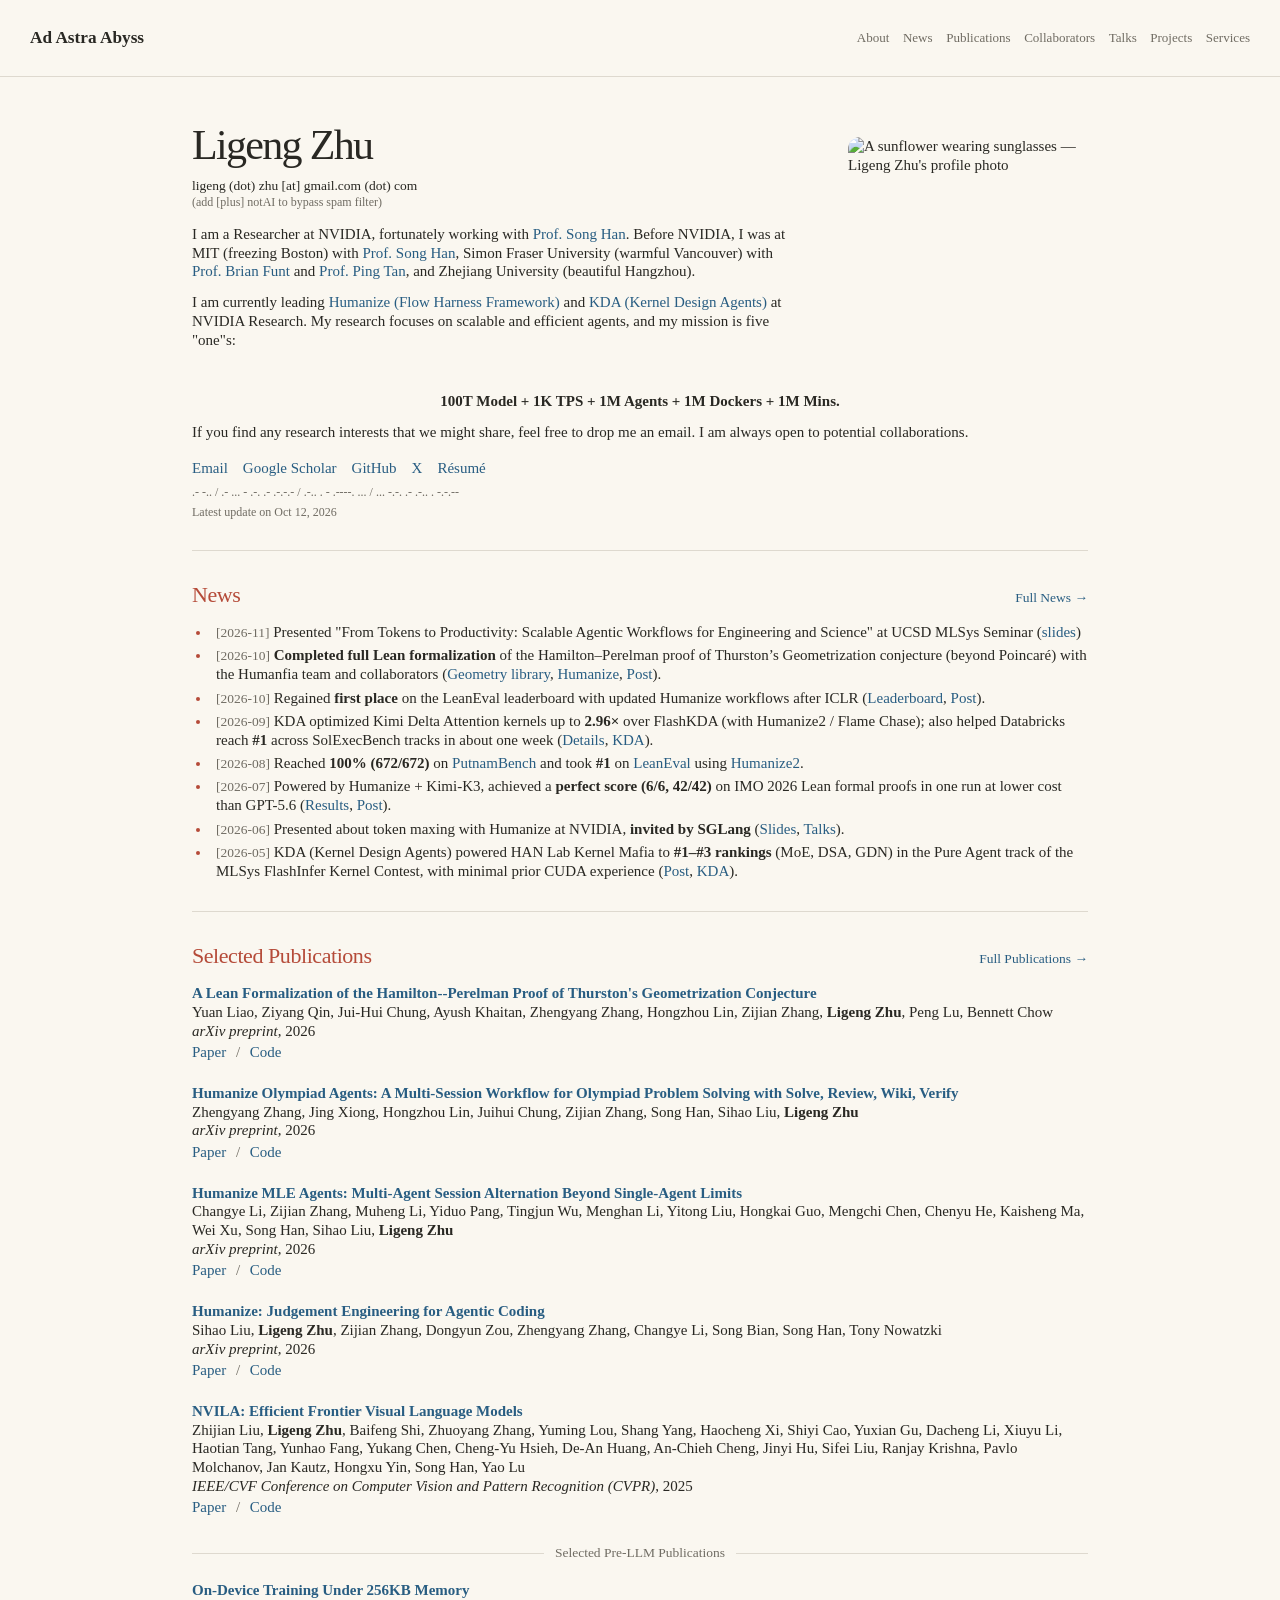
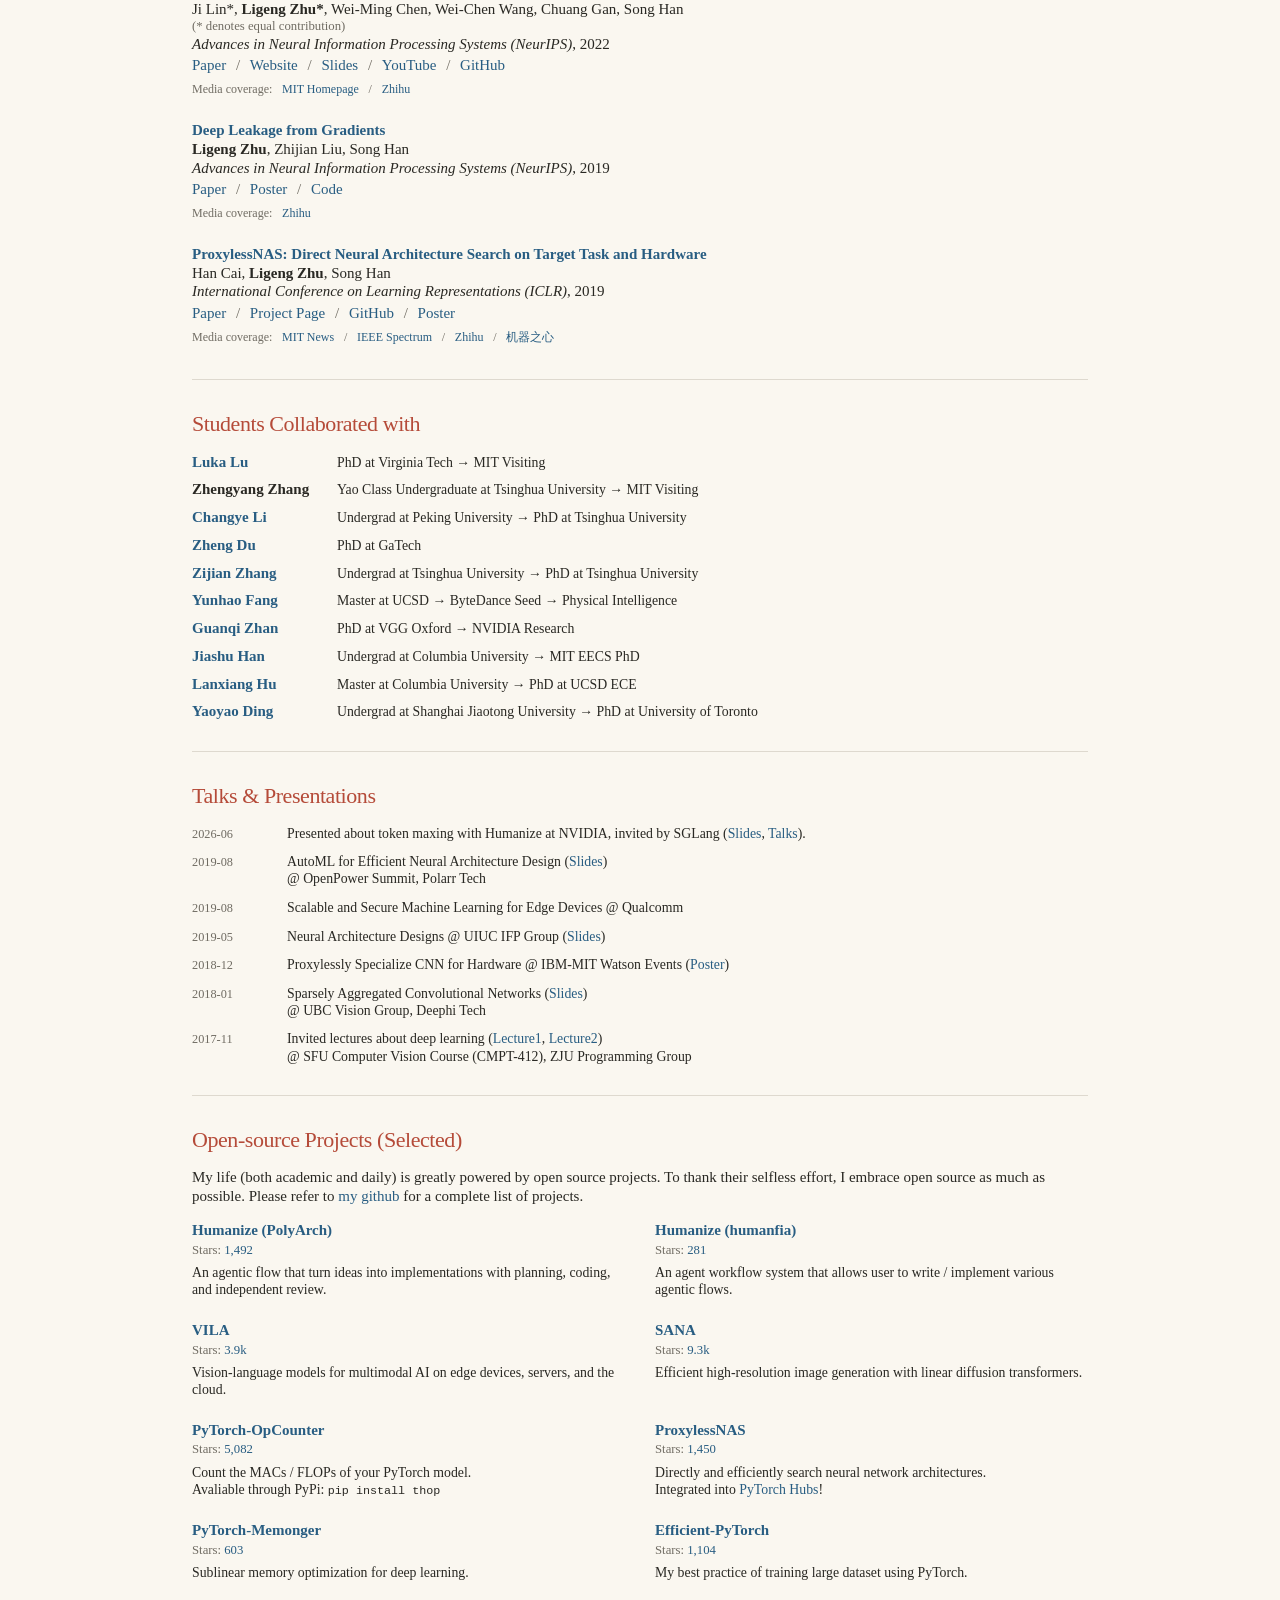
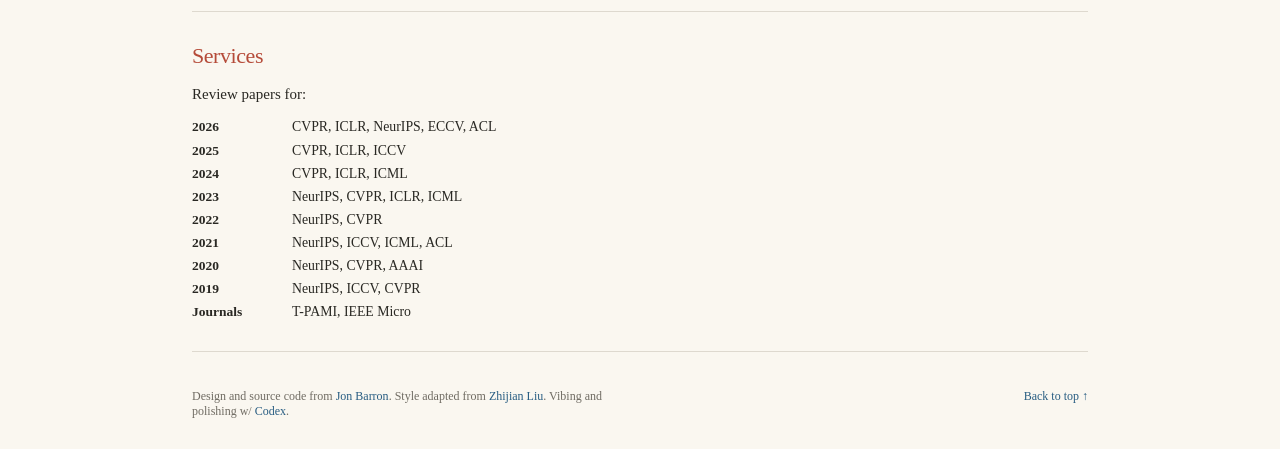
==== commit ea8ff78b: "Add UCSD talk news, pre-LLM divider, and collaborator update - News: 2026-11 UCSD MLSys Seminar talk" ====
--- a/docs/index.html
+++ b/docs/index.html
@@ -9,11 +9,11 @@
     <link rel="icon" href="./favicon.ico" />
     <link rel="canonical" href="https://lzhu.me/" />
     <title>Ligeng Zhu's homepage</title>
-    <script type="module" crossorigin src="./_app/main-SIi6SHaS.js"></script>
-    <link rel="stylesheet" crossorigin href="./_app/main-6wiNNHi9.css">
+    <script type="module" crossorigin src="./_app/main-D8xHyw5v.js"></script>
+    <link rel="stylesheet" crossorigin href="./_app/main-6syoXrYa.css">
   </head>
   <body>
-    <div id="app" data-page="home"><!--[--><a class="skip-link" href="#main-content">Skip to content</a><header class="site-header"><nav class="container header-inner" aria-label="Main navigation"><a class="wordmark" href="#about">Ad Astra Abyss</a><button class="menu-toggle" type="button" aria-controls="section-navigation" aria-expanded="false">Menu <svg aria-hidden="true" width="18" height="18" viewBox="0 0 18 18" fill="none"><path d="M3 5h12M3 9h12M3 13h12"></path></svg></button><ul id="section-navigation" class="section-navigation"><!--[--><li><a href="#about">About</a></li><li><a href="#news">News</a></li><li><a href="#publications">Publications</a></li><li><a href="#collaborators">Collaborators</a></li><li><a href="#talks">Talks</a></li><li><a href="#projects">Projects</a></li><li><a href="#services">Services</a></li><!--]--></ul></nav></header><main id="main-content" class="container" tabindex="-1"><section id="about" class="hero" aria-labelledby="about-title"><figure class="portrait"><img src="https://s.gravatar.com/avatar/3b0c57abe05e251bbcea1a00c60b67d2?s=240" alt="A sunflower wearing sunglasses — Ligeng Zhu&#39;s profile photo" width="240" height="240" fetchpriority="high"></figure><div class="hero-intro"><h1 id="about-title">Ligeng Zhu</h1><p class="email-display">ligeng (dot) zhu [at] gmail.com (dot) com</p><p class="email-note">(add [plus] notAI to bypass spam filter)</p></div><div class="hero-copy"><!--[--><!--[--><p><!--[--><!--[--><!--[-->I am a Researcher at NVIDIA, fortunately working with <!--]--><!--]--><!--[--><a href="https://songhan.mit.edu/"><!--[-->Prof. Song Han<!--]--></a><!--]--><!--[--><!--[-->. Before NVIDIA, I was at MIT (freezing Boston) with <!--]--><!--]--><!--[--><a href="https://songhan.mit.edu/"><!--[-->Prof. Song Han<!--]--></a><!--]--><!--[--><!--[-->, Simon Fraser University (warmful Vancouver) with <!--]--><!--]--><!--[--><a href="https://www2.cs.sfu.ca/~funt/"><!--[-->Prof. Brian Funt<!--]--></a><!--]--><!--[--><!--[--> and <!--]--><!--]--><!--[--><a href="https://www.cs.sfu.ca/~pingtan/"><!--[-->Prof. Ping Tan<!--]--></a><!--]--><!--[--><!--[-->, and Zhejiang University (beautiful Hangzhou).<!--]--><!--]--><!--]--></p><!----><!--]--><!--[--><p><!--[--><!--[--><!--[-->I am currently leading <!--]--><!--]--><!--[--><a href="https://humanfia.ai/"><!--[-->Humanize (Flow Harness Framework)<!--]--></a><!--]--><!--[--><!--[--> and <!--]--><!--]--><!--[--><a href="https://nvlabs.github.io/kda"><!--[-->KDA (Kernel Design Agents)<!--]--></a><!--]--><!--[--><!--[--> at NVIDIA Research. My research focuses on scalable and efficient agents, and my mission is five &quot;one&quot;s:<!--]--><!--]--><!--]--></p><p class="mission-line"><strong>100T Model + 1K TPS + 1M Agents + 1M Dockers + 1M Mins.</strong></p><!--]--><!--[--><p><!--[--><!--[--><!--[-->If you find any research interests that we might share, feel free to drop me an email. I am always open to potential collaborations.<!--]--><!--]--><!--]--></p><!----><!--]--><!--]--><ul class="resource-links"><!--[--><li><!----><a href="mailto:ligeng.zhu+homepage@gmail.com">Email</a></li><li><!----><a href="https://scholar.google.com/citations?user=y0LVrtgAAAAJ">Google Scholar</a></li><li><!----><a href="https://github.com/lyken17">GitHub</a></li><li><!----><a href="https://x.com/LigengZhu">X</a></li><li><!----><a href="assets/Resume_Ligeng_Zhu_EN.pdf">Résumé</a></li><!--]--></ul><p class="updated update-note">.- -.. / .- ... - .-. .- .-.-.- / .-.. . - .----. ... / ... -.-. .- .-.. . -.-.--</p><p class="updated">Latest update on <time datetime="2026-10-12">Oct 12, 2026</time></p></div></section><section id="news" class="content-section" aria-labelledby="news-title"><div class="section-heading"><h2 id="news-title">News</h2><a href="full-news.html">Full News <span aria-hidden="true">→</span></a></div><ul class="news-list"><!--[--><li><time class="news-date" datetime="2026-10">[2026-10]</time> <!--[--><!--[--><strong>Completed full Lean formalization</strong><!--]--><!--[--><!--[--> of the Hamilton–Perelman proof of Thurston’s Geometrization conjecture (beyond Poincaré) with the Humanfia team and collaborators (<!--]--><!--]--><!--[--><a href="https://t.co/Uf9nkj7FSJ"><!--[-->Geometry library<!--]--></a><!--]--><!--[--><!--[-->, <!--]--><!--]--><!--[--><a href="https://t.co/rTfrdGIDB6"><!--[-->Humanize<!--]--></a><!--]--><!--[--><!--[-->, <!--]--><!--]--><!--[--><a href="https://x.com/LigengZhu/status/2108761209440989256"><!--[-->Post<!--]--></a><!--]--><!--[--><!--[-->).<!--]--><!--]--><!--]--></li><li><time class="news-date" datetime="2026-10">[2026-10]</time> <!--[--><!--[--><!--[-->Regained <!--]--><!--]--><!--[--><strong>first place</strong><!--]--><!--[--><!--[--> on the LeanEval leaderboard with updated Humanize workflows after ICLR (<!--]--><!--]--><!--[--><a href="https://lean-lang.org/eval/legacy/"><!--[-->Leaderboard<!--]--></a><!--]--><!--[--><!--[-->, <!--]--><!--]--><!--[--><a href="https://x.com/LigengZhu/status/2106827303296909661"><!--[-->Post<!--]--></a><!--]--><!--[--><!--[-->).<!--]--><!--]--><!--]--></li><li><time class="news-date" datetime="2026-09">[2026-09]</time> <!--[--><!--[--><!--[-->KDA optimized Kimi Delta Attention kernels up to <!--]--><!--]--><!--[--><strong>2.96×</strong><!--]--><!--[--><!--[--> over FlashKDA (with Humanize2 / Flame Chase); also helped Databricks reach <!--]--><!--]--><!--[--><strong>#1</strong><!--]--><!--[--><!--[--> across SolExecBench tracks in about one week (<!--]--><!--]--><!--[--><a href="https://x.com/LigengZhu/status/2104607532358697003"><!--[-->Details<!--]--></a><!--]--><!--[--><!--[-->, <!--]--><!--]--><!--[--><a href="https://nvlabs.github.io/kda"><!--[-->KDA<!--]--></a><!--]--><!--[--><!--[-->).<!--]--><!--]--><!--]--></li><li><time class="news-date" datetime="2026-08">[2026-08]</time> <!--[--><!--[--><!--[-->Reached <!--]--><!--]--><!--[--><strong>100% (672/672)</strong><!--]--><!--[--><!--[--> on <!--]--><!--]--><!--[--><a href="https://trishullab.github.io/PutnamBench/leaderboard.html"><!--[-->PutnamBench<!--]--></a><!--]--><!--[--><!--[--> and took <!--]--><!--]--><!--[--><strong>#1</strong><!--]--><!--[--><!--[--> on <!--]--><!--]--><!--[--><a href="https://lean-lang.org/eval/legacy/"><!--[-->LeanEval<!--]--></a><!--]--><!--[--><!--[--> using <!--]--><!--]--><!--[--><a href="https://humanfia.ai/"><!--[-->Humanize2<!--]--></a><!--]--><!--[--><!--[-->.<!--]--><!--]--><!--]--></li><li><time class="news-date" datetime="2026-07">[2026-07]</time> <!--[--><!--[--><!--[-->Powered by Humanize + Kimi-K3, achieved a <!--]--><!--]--><!--[--><strong>perfect score (6/6, 42/42)</strong><!--]--><!--[--><!--[--> on IMO 2026 Lean formal proofs in one run at lower cost than GPT-5.6 (<!--]--><!--]--><!--[--><a href="https://github.com/humanfia/imo2026"><!--[-->Results<!--]--></a><!--]--><!--[--><!--[-->, <!--]--><!--]--><!--[--><a href="https://x.com/LigengZhu/status/2081387264769507440"><!--[-->Post<!--]--></a><!--]--><!--[--><!--[-->).<!--]--><!--]--><!--]--></li><li><time class="news-date" datetime="2026-06">[2026-06]</time> <!--[--><!--[--><!--[-->Presented about token maxing with Humanize at NVIDIA, <!--]--><!--]--><!--[--><strong>invited by SGLang</strong><!--]--><!--[--><!--[--> (<!--]--><!--]--><!--[--><a href="https://lzhu.me/assets/slides/202606-advancing-agent-loops-with-humanize.pdf"><!--[-->Slides<!--]--></a><!--]--><!--[--><!--[-->, <!--]--><!--]--><!--[--><a href="https://www.youtube.com/watch?v=NS9N4ZHtAJU&amp;t=2s"><!--[-->Talks<!--]--></a><!--]--><!--[--><!--[-->).<!--]--><!--]--><!--]--></li><li><time class="news-date" datetime="2026-05">[2026-05]</time> <!--[--><!--[--><!--[-->KDA (Kernel Design Agents) powered HAN Lab Kernel Mafia to <!--]--><!--]--><!--[--><strong>#1–#3 rankings</strong><!--]--><!--[--><!--[--> (MoE, DSA, GDN) in the Pure Agent track of the MLSys FlashInfer Kernel Contest, with minimal prior CUDA experience (<!--]--><!--]--><!--[--><a href="https://x.com/LigengZhu/status/2058271560004501656"><!--[-->Post<!--]--></a><!--]--><!--[--><!--[-->, <!--]--><!--]--><!--[--><a href="https://github.com/NVlabs/kda"><!--[-->KDA<!--]--></a><!--]--><!--[--><!--[-->).<!--]--><!--]--><!--]--></li><li><time class="news-date" datetime="2023-11">[2023-11]</time> <!--[--><!--[--><!--[-->Our <!--]--><!--]--><!--[--><a href="https://pockengine.mit.edu/"><!--[-->PockEngine<!--]--></a><!--]--><!--[--><!--[--> is repoted by <!--]--><!--]--><!--[--><a href="https://news.mit.edu/2023/technique-enables-ai-edge-devices-keep-learning-over-time"><strong>MIT News</strong></a><!--]--><!--[--><!--[-->!<!--]--><!--]--><!--]--></li><!--]--></ul></section><section id="publications" class="content-section" aria-labelledby="publications-title"><div class="section-heading"><h2 id="publications-title">Selected Publications</h2><a href="full-publications.html">Full Publications <span aria-hidden="true">→</span></a></div><div class="publication-list"><!--[--><div id="arxiv-2610-13897" class="publication" role="article" aria-labelledby="arxiv-2610-13897-title"><h3 id="arxiv-2610-13897-title"><a href="https://arxiv.org/abs/2610.13897">A Lean Formalization of the Hamilton--Perelman Proof of Thurston&#39;s Geometrization Conjecture</a></h3><p class="authors"><!--[--><!--[--><!----><!--[-->Yuan Liao<!--]--><!--]--><!--[--><!--[-->, <!--]--><!--[-->Ziyang Qin<!--]--><!--]--><!--[--><!--[-->, <!--]--><!--[-->Jui-Hui Chung<!--]--><!--]--><!--[--><!--[-->, <!--]--><!--[-->Ayush Khaitan<!--]--><!--]--><!--[--><!--[-->, <!--]--><!--[-->Zhengyang Zhang<!--]--><!--]--><!--[--><!--[-->, <!--]--><!--[-->Hongzhou Lin<!--]--><!--]--><!--[--><!--[-->, <!--]--><!--[-->Zijian Zhang<!--]--><!--]--><!--[--><!--[-->, <!--]--><strong>Ligeng Zhu</strong><!--]--><!--[--><!--[-->, <!--]--><!--[-->Peng Lu<!--]--><!--]--><!--[--><!--[-->, <!--]--><!--[-->Bennett Chow<!--]--><!--]--><!--]--></p><!--[--><!--]--><p class="venue"><em>arXiv preprint</em><!--[-->, 2026<!--]--></p><!----><ul class="resource-links is-separated"><!--[--><li><!----><a href="https://arxiv.org/abs/2610.13897" aria-label="Paper for A Lean Formalization of the Hamilton--Perelman Proof of Thurston&#39;s Geometrization Conjecture">Paper</a></li><li><span class="resource-separator" aria-hidden="true">/</span><a href="https://github.com/qinz1yang/differential-geometry" aria-label="Code for A Lean Formalization of the Hamilton--Perelman Proof of Thurston&#39;s Geometrization Conjecture">Code</a></li><!--]--></ul><!----></div><div id="arxiv-2610-13632" class="publication" role="article" aria-labelledby="arxiv-2610-13632-title"><h3 id="arxiv-2610-13632-title"><a href="https://arxiv.org/abs/2610.13632">Humanize Olympiad Agents: A Multi-Session Workflow for Olympiad Problem Solving with Solve, Review, Wiki, Verify</a></h3><p class="authors"><!--[--><!--[--><!----><!--[-->Zhengyang Zhang<!--]--><!--]--><!--[--><!--[-->, <!--]--><!--[-->Jing Xiong<!--]--><!--]--><!--[--><!--[-->, <!--]--><!--[-->Hongzhou Lin<!--]--><!--]--><!--[--><!--[-->, <!--]--><!--[-->Juihui Chung<!--]--><!--]--><!--[--><!--[-->, <!--]--><!--[-->Zijian Zhang<!--]--><!--]--><!--[--><!--[-->, <!--]--><!--[-->Song Han<!--]--><!--]--><!--[--><!--[-->, <!--]--><!--[-->Sihao Liu<!--]--><!--]--><!--[--><!--[-->, <!--]--><strong>Ligeng Zhu</strong><!--]--><!--]--></p><!--[--><!--]--><p class="venue"><em>arXiv preprint</em><!--[-->, 2026<!--]--></p><!----><ul class="resource-links is-separated"><!--[--><li><!----><a href="https://arxiv.org/abs/2610.13632" aria-label="Paper for Humanize Olympiad Agents: A Multi-Session Workflow for Olympiad Problem Solving with Solve, Review, Wiki, Verify">Paper</a></li><li><span class="resource-separator" aria-hidden="true">/</span><a href="https://github.com/humanfia/hoa" aria-label="Code for Humanize Olympiad Agents: A Multi-Session Workflow for Olympiad Problem Solving with Solve, Review, Wiki, Verify">Code</a></li><!--]--></ul><!----></div><div id="arxiv-2610-13494" class="publication" role="article" aria-labelledby="arxiv-2610-13494-title"><h3 id="arxiv-2610-13494-title"><a href="https://arxiv.org/abs/2610.13494">Humanize MLE Agents: Multi-Agent Session Alternation Beyond Single-Agent Limits</a></h3><p class="authors"><!--[--><!--[--><!----><!--[-->Changye Li<!--]--><!--]--><!--[--><!--[-->, <!--]--><!--[-->Zijian Zhang<!--]--><!--]--><!--[--><!--[-->, <!--]--><!--[-->Muheng Li<!--]--><!--]--><!--[--><!--[-->, <!--]--><!--[-->Yiduo Pang<!--]--><!--]--><!--[--><!--[-->, <!--]--><!--[-->Tingjun Wu<!--]--><!--]--><!--[--><!--[-->, <!--]--><!--[-->Menghan Li<!--]--><!--]--><!--[--><!--[-->, <!--]--><!--[-->Yitong Liu<!--]--><!--]--><!--[--><!--[-->, <!--]--><!--[-->Hongkai Guo<!--]--><!--]--><!--[--><!--[-->, <!--]--><!--[-->Mengchi Chen<!--]--><!--]--><!--[--><!--[-->, <!--]--><!--[-->Chenyu He<!--]--><!--]--><!--[--><!--[-->, <!--]--><!--[-->Kaisheng Ma<!--]--><!--]--><!--[--><!--[-->, <!--]--><!--[-->Wei Xu<!--]--><!--]--><!--[--><!--[-->, <!--]--><!--[-->Song Han<!--]--><!--]--><!--[--><!--[-->, <!--]--><!--[-->Sihao Liu<!--]--><!--]--><!--[--><!--[-->, <!--]--><strong>Ligeng Zhu</strong><!--]--><!--]--></p><!--[--><!--]--><p class="venue"><em>arXiv preprint</em><!--[-->, 2026<!--]--></p><!----><ul class="resource-links is-separated"><!--[--><li><!----><a href="https://arxiv.org/abs/2610.13494" aria-label="Paper for Humanize MLE Agents: Multi-Agent Session Alternation Beyond Single-Agent Limits">Paper</a></li><li><span class="resource-separator" aria-hidden="true">/</span><a href="https://github.com/humanfia/hma" aria-label="Code for Humanize MLE Agents: Multi-Agent Session Alternation Beyond Single-Agent Limits">Code</a></li><!--]--></ul><!----></div><div id="publication-1" class="publication" role="article" aria-labelledby="publication-1-title"><h3 id="publication-1-title"><a href="https://arxiv.org/abs/2610.08900">Humanize: Judgement Engineering for Agentic Coding</a></h3><p class="authors"><!--[--><!--[--><!----><!--[-->Sihao Liu<!--]--><!--]--><!--[--><!--[-->, <!--]--><strong>Ligeng Zhu</strong><!--]--><!--[--><!--[-->, <!--]--><!--[-->Zijian Zhang<!--]--><!--]--><!--[--><!--[-->, <!--]--><!--[-->Dongyun Zou<!--]--><!--]--><!--[--><!--[-->, <!--]--><!--[-->Zhengyang Zhang<!--]--><!--]--><!--[--><!--[-->, <!--]--><!--[-->Changye Li<!--]--><!--]--><!--[--><!--[-->, <!--]--><!--[-->Song Bian<!--]--><!--]--><!--[--><!--[-->, <!--]--><!--[-->Song Han<!--]--><!--]--><!--[--><!--[-->, <!--]--><!--[-->Tony Nowatzki<!--]--><!--]--><!--]--></p><!--[--><!--]--><p class="venue"><em>arXiv preprint</em><!--[-->, 2026<!--]--></p><!----><ul class="resource-links is-separated"><!--[--><li><!----><a href="https://arxiv.org/abs/2610.08900" aria-label="Paper for Humanize: Judgement Engineering for Agentic Coding">Paper</a></li><li><span class="resource-separator" aria-hidden="true">/</span><a href="https://github.com/PolyArch/humanize" aria-label="Code for Humanize: Judgement Engineering for Agentic Coding">Code</a></li><!--]--></ul><!----></div><div id="publication-6" class="publication" role="article" aria-labelledby="publication-6-title"><h3 id="publication-6-title"><a href="https://ieeexplore.ieee.org/abstract/document/11094148/">NVILA: Efficient Frontier Visual Language Models</a></h3><p class="authors"><!--[--><!--[--><!----><!--[-->Zhijian Liu<!--]--><!--]--><!--[--><!--[-->, <!--]--><strong>Ligeng Zhu</strong><!--]--><!--[--><!--[-->, <!--]--><!--[-->Baifeng Shi<!--]--><!--]--><!--[--><!--[-->, <!--]--><!--[-->Zhuoyang Zhang<!--]--><!--]--><!--[--><!--[-->, <!--]--><!--[-->Yuming Lou<!--]--><!--]--><!--[--><!--[-->, <!--]--><!--[-->Shang Yang<!--]--><!--]--><!--[--><!--[-->, <!--]--><!--[-->Haocheng Xi<!--]--><!--]--><!--[--><!--[-->, <!--]--><!--[-->Shiyi Cao<!--]--><!--]--><!--[--><!--[-->, <!--]--><!--[-->Yuxian Gu<!--]--><!--]--><!--[--><!--[-->, <!--]--><!--[-->Dacheng Li<!--]--><!--]--><!--[--><!--[-->, <!--]--><!--[-->Xiuyu Li<!--]--><!--]--><!--[--><!--[-->, <!--]--><!--[-->Haotian Tang<!--]--><!--]--><!--[--><!--[-->, <!--]--><!--[-->Yunhao Fang<!--]--><!--]--><!--[--><!--[-->, <!--]--><!--[-->Yukang Chen<!--]--><!--]--><!--[--><!--[-->, <!--]--><!--[-->Cheng-Yu Hsieh<!--]--><!--]--><!--[--><!--[-->, <!--]--><!--[-->De-An Huang<!--]--><!--]--><!--[--><!--[-->, <!--]--><!--[-->An-Chieh Cheng<!--]--><!--]--><!--[--><!--[-->, <!--]--><!--[-->Jinyi Hu<!--]--><!--]--><!--[--><!--[-->, <!--]--><!--[-->Sifei Liu<!--]--><!--]--><!--[--><!--[-->, <!--]--><!--[-->Ranjay Krishna<!--]--><!--]--><!--[--><!--[-->, <!--]--><!--[-->Pavlo Molchanov<!--]--><!--]--><!--[--><!--[-->, <!--]--><!--[-->Jan Kautz<!--]--><!--]--><!--[--><!--[-->, <!--]--><!--[-->Hongxu Yin<!--]--><!--]--><!--[--><!--[-->, <!--]--><!--[-->Song Han<!--]--><!--]--><!--[--><!--[-->, <!--]--><!--[-->Yao Lu<!--]--><!--]--><!--]--></p><!--[--><!--]--><p class="venue"><em>IEEE/CVF Conference on Computer Vision and Pattern Recognition (CVPR)</em><!--[-->, 2025<!--]--></p><!----><ul class="resource-links is-separated"><!--[--><li><!----><a href="https://ieeexplore.ieee.org/abstract/document/11094148/" aria-label="Paper for NVILA: Efficient Frontier Visual Language Models">Paper</a></li><li><span class="resource-separator" aria-hidden="true">/</span><a href="https://github.com/NVlabs/VILA" aria-label="Code for NVILA: Efficient Frontier Visual Language Models">Code</a></li><!--]--></ul><!----></div><div id="publication-12" class="publication" role="article" aria-labelledby="publication-12-title"><h3 id="publication-12-title"><a href="https://proceedings.neurips.cc/paper_files/paper/2022/hash/90c56c77c6df45fc8e556a096b7a2b2e-Abstract-Conference.html">On-Device Training Under 256KB Memory</a></h3><p class="authors"><!--[--><!--[--><!----><!--[-->Ji Lin*<!--]--><!--]--><!--[--><!--[-->, <!--]--><strong>Ligeng Zhu*</strong><!--]--><!--[--><!--[-->, <!--]--><!--[-->Wei-Ming Chen<!--]--><!--]--><!--[--><!--[-->, <!--]--><!--[-->Wei-Chen Wang<!--]--><!--]--><!--[--><!--[-->, <!--]--><!--[-->Chuang Gan<!--]--><!--]--><!--[--><!--[-->, <!--]--><!--[-->Song Han<!--]--><!--]--><!--]--></p><!--[--><p class="publication-note">(* denotes equal contribution)</p><!--]--><p class="venue"><em>Advances in Neural Information Processing Systems (NeurIPS)</em><!--[-->, 2022<!--]--></p><!----><ul class="resource-links is-separated"><!--[--><li><!----><a href="https://proceedings.neurips.cc/paper_files/paper/2022/hash/90c56c77c6df45fc8e556a096b7a2b2e-Abstract-Conference.html" aria-label="Paper for On-Device Training Under 256KB Memory">Paper</a></li><li><span class="resource-separator" aria-hidden="true">/</span><a href="https://tinytraining.mit.edu/" aria-label="Website for On-Device Training Under 256KB Memory">Website</a></li><li><span class="resource-separator" aria-hidden="true">/</span><a href="https://tinytraining.mit.edu/assets/on-device-training.pdf" aria-label="Slides for On-Device Training Under 256KB Memory">Slides</a></li><li><span class="resource-separator" aria-hidden="true">/</span><a href="https://youtu.be/XaDCO8YtmBw" aria-label="YouTube for On-Device Training Under 256KB Memory">YouTube</a></li><li><span class="resource-separator" aria-hidden="true">/</span><a href="https://github.com/mit-han-lab/tiny-training" aria-label="GitHub for On-Device Training Under 256KB Memory">GitHub</a></li><!--]--></ul><div class="media-coverage"><span>Media coverage:</span><ul class="resource-links is-separated"><!--[--><li><!----><a href="http://web.mit.edu/spotlight/learning-edge/" aria-label="MIT Homepage for On-Device Training Under 256KB Memory">MIT Homepage</a></li><li><span class="resource-separator" aria-hidden="true">/</span><a href="https://www.zhihu.com/question/565161486/answer/2779305863" aria-label="Zhihu for On-Device Training Under 256KB Memory">Zhihu</a></li><!--]--></ul></div></div><div id="publication-20" class="publication" role="article" aria-labelledby="publication-20-title"><h3 id="publication-20-title"><a href="https://proceedings.neurips.cc/paper_files/paper/2019/hash/60a6c4002cc7b29142def8871531281a-Abstract.html">Deep Leakage from Gradients</a></h3><p class="authors"><!--[--><!--[--><!----><strong>Ligeng Zhu</strong><!--]--><!--[--><!--[-->, <!--]--><!--[-->Zhijian Liu<!--]--><!--]--><!--[--><!--[-->, <!--]--><!--[-->Song Han<!--]--><!--]--><!--]--></p><!--[--><!--]--><p class="venue"><em>Advances in Neural Information Processing Systems (NeurIPS)</em><!--[-->, 2019<!--]--></p><!----><ul class="resource-links is-separated"><!--[--><li><!----><a href="https://proceedings.neurips.cc/paper_files/paper/2019/hash/60a6c4002cc7b29142def8871531281a-Abstract.html" aria-label="Paper for Deep Leakage from Gradients">Paper</a></li><li><span class="resource-separator" aria-hidden="true">/</span><a href="assets/posters/19-nips-dlg.pdf" aria-label="Poster for Deep Leakage from Gradients">Poster</a></li><li><span class="resource-separator" aria-hidden="true">/</span><a href="https://gist.github.com/Lyken17/91b81526a8245a028d4f85ccc9191884" aria-label="Code for Deep Leakage from Gradients">Code</a></li><!--]--></ul><div class="media-coverage"><span>Media coverage:</span><ul class="resource-links is-separated"><!--[--><li><!----><a href="https://www.zhihu.com/question/345365328/answer/930250128" aria-label="Zhihu for Deep Leakage from Gradients">Zhihu</a></li><!--]--></ul></div></div><div id="publication-22" class="publication" role="article" aria-labelledby="publication-22-title"><h3 id="publication-22-title"><a href="https://arxiv.org/abs/1812.00332">ProxylessNAS: Direct Neural Architecture Search on Target Task and Hardware</a></h3><p class="authors"><!--[--><!--[--><!----><!--[-->Han Cai<!--]--><!--]--><!--[--><!--[-->, <!--]--><strong>Ligeng Zhu</strong><!--]--><!--[--><!--[-->, <!--]--><!--[-->Song Han<!--]--><!--]--><!--]--></p><!--[--><!--]--><p class="venue"><em>International Conference on Learning Representations (ICLR)</em><!--[-->, 2019<!--]--></p><!----><ul class="resource-links is-separated"><!--[--><li><!----><a href="https://arxiv.org/abs/1812.00332" aria-label="Paper for ProxylessNAS: Direct Neural Architecture Search on Target Task and Hardware">Paper</a></li><li><span class="resource-separator" aria-hidden="true">/</span><a href="https://hanlab.mit.edu/projects/proxylessNAS" aria-label="Project Page for ProxylessNAS: Direct Neural Architecture Search on Target Task and Hardware">Project Page</a></li><li><span class="resource-separator" aria-hidden="true">/</span><a href="https://github.com/MIT-HAN-LAB/ProxylessNAS" aria-label="GitHub for ProxylessNAS: Direct Neural Architecture Search on Target Task and Hardware">GitHub</a></li><li><span class="resource-separator" aria-hidden="true">/</span><a href="assets/posters/19-iclr-poster.pdf" aria-label="Poster for ProxylessNAS: Direct Neural Architecture Search on Target Task and Hardware">Poster</a></li><!--]--></ul><div class="media-coverage"><span>Media coverage:</span><ul class="resource-links is-separated"><!--[--><li><!----><a href="http://news.mit.edu/2019/convolutional-neural-network-automation-0321" aria-label="MIT News for ProxylessNAS: Direct Neural Architecture Search on Target Task and Hardware">MIT News</a></li><li><span class="resource-separator" aria-hidden="true">/</span><a href="https://spectrum.ieee.org/tech-talk/computing/networks/using-ai-to-make-better-ai" aria-label="IEEE Spectrum for ProxylessNAS: Direct Neural Architecture Search on Target Task and Hardware">IEEE Spectrum</a></li><li><span class="resource-separator" aria-hidden="true">/</span><a href="https://www.zhihu.com/question/296404213/answer/547163236" aria-label="Zhihu for ProxylessNAS: Direct Neural Architecture Search on Target Task and Hardware">Zhihu</a></li><li><span class="resource-separator" aria-hidden="true">/</span><a href="https://www.jiqizhixin.com/articles/2018-12-07-8" aria-label="机器之心 for ProxylessNAS: Direct Neural Architecture Search on Target Task and Hardware">机器之心</a></li><!--]--></ul></div></div><!--]--></div></section><section id="collaborators" class="content-section" aria-labelledby="collaborators-title"><h2 id="collaborators-title">Students Collaborated with</h2><ul class="collaborator-list"><!--[--><li><strong>Zhengyang Zhang</strong><span>Yao Class Undergraduate at Tsinghua University → MIT Visiting</span></li><li><a href="https://antoinegg1.github.io/">Changye Li</a><span>Undergrad at Peking University → PhD at Tsinghua University</span></li><li><a href="https://openreview.net/profile?id=~Zheng_Du3">Zheng Du</a><span>PhD at GaTech</span></li><li><a href="#">Zijian Zhang</a><span>Undergrad at Tsinghua University → PhD at Tsinghua University</span></li><li><a href="https://seerkfang.github.io/">Yunhao Fang</a><span>Master at UCSD → ByteDance Seed → Physical Intelligence</span></li><li><a href="#">Guanqi Zhan</a><span>PhD at VGG Oxford → NVIDIA Research</span></li><li><a href="https://scholar.google.com/citations?user=aH5QOEcAAAAJ">Jiashu Han</a><span>Undergrad at Columbia University → MIT EECS PhD</span></li><li><a href="https://snyhlxde1.github.io/">Lanxiang Hu</a><span>Master at Columbia University → PhD at UCSD ECE</span></li><li><a href="https://www.cs.toronto.edu/~yaoyao/">Yaoyao Ding</a><span>Undergrad at Shanghai Jiaotong University → PhD at University of Toronto</span></li><!--]--></ul></section><section id="talks" class="content-section" aria-labelledby="talks-title"><h2 id="talks-title">Talks &amp; Presentations</h2><ul class="talk-list"><!--[--><li><time class="talk-date" datetime="2026-06">2026-06</time><p><!--[--><!--[--><!--[-->Presented about token maxing with Humanize at NVIDIA, invited by SGLang (<!--]--><!--]--><!--[--><a href="https://lzhu.me/assets/slides/202606-advancing-agent-loops-with-humanize.pdf"><!--[-->Slides<!--]--></a><!--]--><!--[--><!--[-->, <!--]--><!--]--><!--[--><a href="https://www.youtube.com/watch?v=NS9N4ZHtAJU&amp;t=2s"><!--[-->Talks<!--]--></a><!--]--><!--[--><!--[-->).<!--]--><!--]--><!--]--></p></li><li><time class="talk-date" datetime="2019-08">2019-08</time><p><!--[--><!--[--><!--[-->AutoML for Efficient Neural Architecture Design (<!--]--><!--]--><!--[--><a href="https://static.sched.com/hosted_files/openpowerna19/43/proxyless%40summit.pdf"><!--[-->Slides<!--]--></a><!--]--><!--[--><!--[-->) <!--]--><!--]--><!--[--><br><!--]--><!--[--><!--[-->@ OpenPower Summit, Polarr Tech<!--]--><!--]--><!--]--></p></li><li><time class="talk-date" datetime="2019-08">2019-08</time><p><!--[--><!--[--><!--[-->Scalable and Secure Machine Learning for Edge Devices @ Qualcomm<!--]--><!--]--><!--]--></p></li><li><time class="talk-date" datetime="2019-05">2019-05</time><p><!--[--><!--[--><!--[-->Neural Architecture Designs @ UIUC IFP Group (<!--]--><!--]--><!--[--><a href="assets/slides/ligeng&#39;s presentation@UIUC IFP.pdf"><!--[-->Slides<!--]--></a><!--]--><!--[--><!--[-->)<!--]--><!--]--><!--]--></p></li><li><time class="talk-date" datetime="2018-12">2018-12</time><p><!--[--><!--[--><!--[-->Proxylessly Specialize CNN for Hardware @ IBM-MIT Watson Events (<!--]--><!--]--><!--[--><a href="assets/posters/18-ibm_proxyless.pdf"><!--[-->Poster<!--]--></a><!--]--><!--[--><!--[-->)<!--]--><!--]--><!--]--></p></li><li><time class="talk-date" datetime="2018-01">2018-01</time><p><!--[--><!--[--><!--[-->Sparsely Aggregated Convolutional Networks (<!--]--><!--]--><!--[--><a href="assets/posters/18-SparseNet@ver1.pdf"><!--[-->Slides<!--]--></a><!--]--><!--[--><!--[-->) <!--]--><!--]--><!--[--><br><!--]--><!--[--><!--[-->@ UBC Vision Group, Deephi Tech<!--]--><!--]--><!--]--></p></li><li><time class="talk-date" datetime="2017-11">2017-11</time><p><!--[--><!--[--><!--[-->Invited lectures about deep learning (<!--]--><!--]--><!--[--><a href="https://bit.ly/37UTJOo"><!--[-->Lecture1<!--]--></a><!--]--><!--[--><!--[-->, <!--]--><!--]--><!--[--><a href="https://bit.ly/34HWlxa"><!--[-->Lecture2<!--]--></a><!--]--><!--[--><!--[-->) <!--]--><!--]--><!--[--><br><!--]--><!--[--><!--[-->@ SFU Computer Vision Course (CMPT-412), ZJU Programming Group<!--]--><!--]--><!--]--></p></li><!--]--></ul></section><section id="projects" class="content-section" aria-labelledby="projects-title"><h2 id="projects-title">Open-source Projects (Selected)</h2><p class="section-intro">My life (both academic and daily) is greatly powered by open source projects. To thank their selfless effort, I embrace open source as much as possible. Please refer to <a href="https://github.com/Lyken17">my github</a> for a complete list of projects.</p><div class="project-grid"><!--[--><article class="project-card"><h3><a href="https://github.com/PolyArch/humanize">Humanize (PolyArch)</a></h3><p class="project-stars"> Stars: <a href="https://github.com/PolyArch/humanize/stargazers" aria-label="1,492 stars for PolyArch/humanize on GitHub"><span class="star-count">1,492</span></a></p><p class="project-description"><!--[--><!--[--><!--[-->Turn ideas into implementation with planning, coding, and independent review.<!--]--><!--]--><!--]--></p></article><article class="project-card"><h3><a href="https://github.com/humanfia/humanize">Humanize (humanfia)</a></h3><p class="project-stars"> Stars: <a href="https://github.com/humanfia/humanize/stargazers" aria-label="281 stars for humanfia/humanize on GitHub"><span class="star-count">281</span></a></p><p class="project-description"><!--[--><!--[--><!--[-->An agent workflow system for token maxxing.<!--]--><!--]--><!--]--></p></article><article class="project-card"><h3><a href="https://github.com/NVlabs/VILA">VILA</a></h3><p class="project-stars"> Stars: <a href="https://github.com/NVlabs/VILA/stargazers" aria-label="3.9k stars for NVlabs/VILA on GitHub"><span class="star-count">3.9k</span></a></p><p class="project-description"><!--[--><!--[--><!--[-->Vision-language models for multimodal AI on edge devices, servers, and the cloud.<!--]--><!--]--><!--]--></p></article><article class="project-card"><h3><a href="https://github.com/NVlabs/Sana">SANA</a></h3><p class="project-stars"> Stars: <a href="https://github.com/NVlabs/Sana/stargazers" aria-label="9.3k stars for NVlabs/Sana on GitHub"><span class="star-count">9.3k</span></a></p><p class="project-description"><!--[--><!--[--><!--[-->Efficient high-resolution image generation with linear diffusion transformers.<!--]--><!--]--><!--]--></p></article><article class="project-card"><h3><a href="https://github.com/Lyken17/pytorch-OpCounter">PyTorch-OpCounter</a></h3><p class="project-stars"> Stars: <a href="https://github.com/Lyken17/pytorch-OpCounter/stargazers" aria-label="5,082 stars for Lyken17/pytorch-OpCounter on GitHub"><span class="star-count">5,082</span></a></p><p class="project-description"><!--[--><!--[--><!--[-->Count the MACs / FLOPs of your PyTorch model.<!--]--><!--]--><!--[--><br><!--]--><!--[--><!--[-->Avaliable through PyPi: <!--]--><!--]--><!--[--><code>pip install thop</code><!--]--><!--]--></p></article><article class="project-card"><h3><a href="https://github.com/mit-han-lab/ProxylessNAS">ProxylessNAS</a></h3><p class="project-stars"> Stars: <a href="https://github.com/mit-han-lab/ProxylessNAS/stargazers" aria-label="1,450 stars for mit-han-lab/ProxylessNAS on GitHub"><span class="star-count">1,450</span></a></p><p class="project-description"><!--[--><!--[--><!--[-->Directly and efficiently search neural network architectures.<!--]--><!--]--><!--[--><br><!--]--><!--[--><!--[-->Integrated into <!--]--><!--]--><!--[--><a href="https://pytorch.org/hub/pytorch_vision_proxylessnas/"><!--[-->PyTorch Hubs<!--]--></a><!--]--><!--[--><!--[-->!<!--]--><!--]--><!--]--></p></article><article class="project-card"><h3><a href="https://github.com/Lyken17/pytorch-memonger">PyTorch-Memonger</a></h3><p class="project-stars"> Stars: <a href="https://github.com/Lyken17/pytorch-memonger/stargazers" aria-label="603 stars for Lyken17/pytorch-memonger on GitHub"><span class="star-count">603</span></a></p><p class="project-description"><!--[--><!--[--><!--[-->Sublinear memory optimization for deep learning.<!--]--><!--]--><!--]--></p></article><article class="project-card"><h3><a href="https://github.com/Lyken17/Efficient-PyTorch">Efficient-PyTorch</a></h3><p class="project-stars"> Stars: <a href="https://github.com/Lyken17/Efficient-PyTorch/stargazers" aria-label="1,104 stars for Lyken17/Efficient-PyTorch on GitHub"><span class="star-count">1,104</span></a></p><p class="project-description"><!--[--><!--[--><!--[-->My best practice of training large dataset using PyTorch.<!--]--><!--]--><!--]--></p></article><!--]--></div></section><section id="services" class="content-section" aria-labelledby="services-title"><h2 id="services-title">Services</h2><p class="section-intro">Review papers for:</p><dl class="service-list"><!--[--><div><dt>2026</dt><dd>CVPR, ICLR, NeurIPS, ECCV, ACL</dd></div><div><dt>2025</dt><dd>CVPR, ICLR, ICCV</dd></div><div><dt>2024</dt><dd>CVPR, ICLR, ICML</dd></div><div><dt>2023</dt><dd>NeurIPS, CVPR, ICLR, ICML</dd></div><div><dt>2022</dt><dd>NeurIPS, CVPR</dd></div><div><dt>2021</dt><dd>NeurIPS, ICCV, ICML, ACL</dd></div><div><dt>2020</dt><dd>NeurIPS, CVPR, AAAI</dd></div><div><dt>2019</dt><dd>NeurIPS, ICCV, CVPR</dd></div><div><dt>Journals</dt><dd>T-PAMI, IEEE Micro</dd></div><!--]--></dl></section></main><footer class="container site-footer"><p><!--[--><!--[--><!--[-->Design and source code from <!--]--><!--]--><!--[--><a href="https://jonbarron.info"><!--[-->Jon Barron<!--]--></a><!--]--><!--[--><!--[-->. Style adapted from <!--]--><!--]--><!--[--><a href="http://zhijianliu.com"><!--[-->Zhijian Liu<!--]--></a><!--]--><!--[--><!--[-->. Vibing and polishing w/ <!--]--><!--]--><!--[--><a href="https://openai.com/codex/"><!--[-->Codex<!--]--></a><!--]--><!--[--><!--[-->.<!--]--><!--]--><!--]--></p><a class="back-to-top" href="#about">Back to top ↑</a></footer><!--]--></div>
+    <div id="app" data-page="home"><!--[--><a class="skip-link" href="#main-content">Skip to content</a><header class="site-header"><nav class="container header-inner" aria-label="Main navigation"><a class="wordmark" href="#about">Ad Astra Abyss</a><button class="menu-toggle" type="button" aria-controls="section-navigation" aria-expanded="false">Menu <svg aria-hidden="true" width="18" height="18" viewBox="0 0 18 18" fill="none"><path d="M3 5h12M3 9h12M3 13h12"></path></svg></button><ul id="section-navigation" class="section-navigation"><!--[--><li><a href="#about">About</a></li><li><a href="#news">News</a></li><li><a href="#publications">Publications</a></li><li><a href="#collaborators">Collaborators</a></li><li><a href="#talks">Talks</a></li><li><a href="#projects">Projects</a></li><li><a href="#services">Services</a></li><!--]--></ul></nav></header><main id="main-content" class="container" tabindex="-1"><section id="about" class="hero" aria-labelledby="about-title"><figure class="portrait"><img src="https://s.gravatar.com/avatar/3b0c57abe05e251bbcea1a00c60b67d2?s=240" alt="A sunflower wearing sunglasses — Ligeng Zhu&#39;s profile photo" width="240" height="240" fetchpriority="high"></figure><div class="hero-intro"><h1 id="about-title">Ligeng Zhu</h1><p class="email-display">ligeng (dot) zhu [at] gmail.com (dot) com</p><p class="email-note">(add [plus] notAI to bypass spam filter)</p></div><div class="hero-copy"><!--[--><!--[--><p><!--[--><!--[--><!--[-->I am a Researcher at NVIDIA, fortunately working with <!--]--><!--]--><!--[--><a href="https://songhan.mit.edu/"><!--[-->Prof. Song Han<!--]--></a><!--]--><!--[--><!--[-->. Before NVIDIA, I was at MIT (freezing Boston) with <!--]--><!--]--><!--[--><a href="https://songhan.mit.edu/"><!--[-->Prof. Song Han<!--]--></a><!--]--><!--[--><!--[-->, Simon Fraser University (warmful Vancouver) with <!--]--><!--]--><!--[--><a href="https://www2.cs.sfu.ca/~funt/"><!--[-->Prof. Brian Funt<!--]--></a><!--]--><!--[--><!--[--> and <!--]--><!--]--><!--[--><a href="https://www.cs.sfu.ca/~pingtan/"><!--[-->Prof. Ping Tan<!--]--></a><!--]--><!--[--><!--[-->, and Zhejiang University (beautiful Hangzhou).<!--]--><!--]--><!--]--></p><!----><!--]--><!--[--><p><!--[--><!--[--><!--[-->I am currently leading <!--]--><!--]--><!--[--><a href="https://humanfia.ai/"><!--[-->Humanize (Flow Harness Framework)<!--]--></a><!--]--><!--[--><!--[--> and <!--]--><!--]--><!--[--><a href="https://nvlabs.github.io/kda"><!--[-->KDA (Kernel Design Agents)<!--]--></a><!--]--><!--[--><!--[--> at NVIDIA Research. My research focuses on scalable and efficient agents, and my mission is five &quot;one&quot;s:<!--]--><!--]--><!--]--></p><p class="mission-line"><strong>100T Model + 1K TPS + 1M Agents + 1M Dockers + 1M Mins.</strong></p><!--]--><!--[--><p><!--[--><!--[--><!--[-->If you find any research interests that we might share, feel free to drop me an email. I am always open to potential collaborations.<!--]--><!--]--><!--]--></p><!----><!--]--><!--]--><ul class="resource-links"><!--[--><li><!----><a href="mailto:ligeng.zhu+homepage@gmail.com">Email</a></li><li><!----><a href="https://scholar.google.com/citations?user=y0LVrtgAAAAJ">Google Scholar</a></li><li><!----><a href="https://github.com/lyken17">GitHub</a></li><li><!----><a href="https://x.com/LigengZhu">X</a></li><li><!----><a href="assets/Resume_Ligeng_Zhu_EN.pdf">Résumé</a></li><!--]--></ul><p class="updated update-note">.- -.. / .- ... - .-. .- .-.-.- / .-.. . - .----. ... / ... -.-. .- .-.. . -.-.--</p><p class="updated">Latest update on <time datetime="2026-10-12">Oct 12, 2026</time></p></div></section><section id="news" class="content-section" aria-labelledby="news-title"><div class="section-heading"><h2 id="news-title">News</h2><a href="full-news.html">Full News <span aria-hidden="true">→</span></a></div><ul class="news-list"><!--[--><li><time class="news-date" datetime="2026-11">[2026-11]</time> <!--[--><!--[--><!--[-->Presented &quot;From Tokens to Productivity: Scalable Agentic Workflows for Engineering and Science&quot; at UCSD MLSys Seminar (<!--]--><!--]--><!--[--><a href="assets/slides/261107-from-tokens-to-productivity-UCSD.pdf"><!--[-->slides<!--]--></a><!--]--><!--[--><!--[-->)<!--]--><!--]--><!--]--></li><li><time class="news-date" datetime="2026-10">[2026-10]</time> <!--[--><!--[--><strong>Completed full Lean formalization</strong><!--]--><!--[--><!--[--> of the Hamilton–Perelman proof of Thurston’s Geometrization conjecture (beyond Poincaré) with the Humanfia team and collaborators (<!--]--><!--]--><!--[--><a href="https://t.co/Uf9nkj7FSJ"><!--[-->Geometry library<!--]--></a><!--]--><!--[--><!--[-->, <!--]--><!--]--><!--[--><a href="https://t.co/rTfrdGIDB6"><!--[-->Humanize<!--]--></a><!--]--><!--[--><!--[-->, <!--]--><!--]--><!--[--><a href="https://x.com/LigengZhu/status/2108761209440989256"><!--[-->Post<!--]--></a><!--]--><!--[--><!--[-->).<!--]--><!--]--><!--]--></li><li><time class="news-date" datetime="2026-10">[2026-10]</time> <!--[--><!--[--><!--[-->Regained <!--]--><!--]--><!--[--><strong>first place</strong><!--]--><!--[--><!--[--> on the LeanEval leaderboard with updated Humanize workflows after ICLR (<!--]--><!--]--><!--[--><a href="https://lean-lang.org/eval/legacy/"><!--[-->Leaderboard<!--]--></a><!--]--><!--[--><!--[-->, <!--]--><!--]--><!--[--><a href="https://x.com/LigengZhu/status/2106827303296909661"><!--[-->Post<!--]--></a><!--]--><!--[--><!--[-->).<!--]--><!--]--><!--]--></li><li><time class="news-date" datetime="2026-09">[2026-09]</time> <!--[--><!--[--><!--[-->KDA optimized Kimi Delta Attention kernels up to <!--]--><!--]--><!--[--><strong>2.96×</strong><!--]--><!--[--><!--[--> over FlashKDA (with Humanize2 / Flame Chase); also helped Databricks reach <!--]--><!--]--><!--[--><strong>#1</strong><!--]--><!--[--><!--[--> across SolExecBench tracks in about one week (<!--]--><!--]--><!--[--><a href="https://x.com/LigengZhu/status/2104607532358697003"><!--[-->Details<!--]--></a><!--]--><!--[--><!--[-->, <!--]--><!--]--><!--[--><a href="https://nvlabs.github.io/kda"><!--[-->KDA<!--]--></a><!--]--><!--[--><!--[-->).<!--]--><!--]--><!--]--></li><li><time class="news-date" datetime="2026-08">[2026-08]</time> <!--[--><!--[--><!--[-->Reached <!--]--><!--]--><!--[--><strong>100% (672/672)</strong><!--]--><!--[--><!--[--> on <!--]--><!--]--><!--[--><a href="https://trishullab.github.io/PutnamBench/leaderboard.html"><!--[-->PutnamBench<!--]--></a><!--]--><!--[--><!--[--> and took <!--]--><!--]--><!--[--><strong>#1</strong><!--]--><!--[--><!--[--> on <!--]--><!--]--><!--[--><a href="https://lean-lang.org/eval/legacy/"><!--[-->LeanEval<!--]--></a><!--]--><!--[--><!--[--> using <!--]--><!--]--><!--[--><a href="https://humanfia.ai/"><!--[-->Humanize2<!--]--></a><!--]--><!--[--><!--[-->.<!--]--><!--]--><!--]--></li><li><time class="news-date" datetime="2026-07">[2026-07]</time> <!--[--><!--[--><!--[-->Powered by Humanize + Kimi-K3, achieved a <!--]--><!--]--><!--[--><strong>perfect score (6/6, 42/42)</strong><!--]--><!--[--><!--[--> on IMO 2026 Lean formal proofs in one run at lower cost than GPT-5.6 (<!--]--><!--]--><!--[--><a href="https://github.com/humanfia/imo2026"><!--[-->Results<!--]--></a><!--]--><!--[--><!--[-->, <!--]--><!--]--><!--[--><a href="https://x.com/LigengZhu/status/2081387264769507440"><!--[-->Post<!--]--></a><!--]--><!--[--><!--[-->).<!--]--><!--]--><!--]--></li><li><time class="news-date" datetime="2026-06">[2026-06]</time> <!--[--><!--[--><!--[-->Presented about token maxing with Humanize at NVIDIA, <!--]--><!--]--><!--[--><strong>invited by SGLang</strong><!--]--><!--[--><!--[--> (<!--]--><!--]--><!--[--><a href="https://lzhu.me/assets/slides/202606-advancing-agent-loops-with-humanize.pdf"><!--[-->Slides<!--]--></a><!--]--><!--[--><!--[-->, <!--]--><!--]--><!--[--><a href="https://www.youtube.com/watch?v=NS9N4ZHtAJU&amp;t=2s"><!--[-->Talks<!--]--></a><!--]--><!--[--><!--[-->).<!--]--><!--]--><!--]--></li><li><time class="news-date" datetime="2026-05">[2026-05]</time> <!--[--><!--[--><!--[-->KDA (Kernel Design Agents) powered HAN Lab Kernel Mafia to <!--]--><!--]--><!--[--><strong>#1–#3 rankings</strong><!--]--><!--[--><!--[--> (MoE, DSA, GDN) in the Pure Agent track of the MLSys FlashInfer Kernel Contest, with minimal prior CUDA experience (<!--]--><!--]--><!--[--><a href="https://x.com/LigengZhu/status/2058271560004501656"><!--[-->Post<!--]--></a><!--]--><!--[--><!--[-->, <!--]--><!--]--><!--[--><a href="https://github.com/NVlabs/kda"><!--[-->KDA<!--]--></a><!--]--><!--[--><!--[-->).<!--]--><!--]--><!--]--></li><!--]--></ul></section><section id="publications" class="content-section" aria-labelledby="publications-title"><div class="section-heading"><h2 id="publications-title">Selected Publications</h2><a href="full-publications.html">Full Publications <span aria-hidden="true">→</span></a></div><div class="publication-list"><!--[--><!--[--><!----><div id="arxiv-2610-13897" class="publication" role="article" aria-labelledby="arxiv-2610-13897-title"><h3 id="arxiv-2610-13897-title"><a href="https://arxiv.org/abs/2610.13897">A Lean Formalization of the Hamilton--Perelman Proof of Thurston&#39;s Geometrization Conjecture</a></h3><p class="authors"><!--[--><!--[--><!----><!--[-->Yuan Liao<!--]--><!--]--><!--[--><!--[-->, <!--]--><!--[-->Ziyang Qin<!--]--><!--]--><!--[--><!--[-->, <!--]--><!--[-->Jui-Hui Chung<!--]--><!--]--><!--[--><!--[-->, <!--]--><!--[-->Ayush Khaitan<!--]--><!--]--><!--[--><!--[-->, <!--]--><!--[-->Zhengyang Zhang<!--]--><!--]--><!--[--><!--[-->, <!--]--><!--[-->Hongzhou Lin<!--]--><!--]--><!--[--><!--[-->, <!--]--><!--[-->Zijian Zhang<!--]--><!--]--><!--[--><!--[-->, <!--]--><strong>Ligeng Zhu</strong><!--]--><!--[--><!--[-->, <!--]--><!--[-->Peng Lu<!--]--><!--]--><!--[--><!--[-->, <!--]--><!--[-->Bennett Chow<!--]--><!--]--><!--]--></p><!--[--><!--]--><p class="venue"><em>arXiv preprint</em><!--[-->, 2026<!--]--></p><!----><ul class="resource-links is-separated"><!--[--><li><!----><a href="https://arxiv.org/abs/2610.13897" aria-label="Paper for A Lean Formalization of the Hamilton--Perelman Proof of Thurston&#39;s Geometrization Conjecture">Paper</a></li><li><span class="resource-separator" aria-hidden="true">/</span><a href="https://github.com/qinz1yang/differential-geometry" aria-label="Code for A Lean Formalization of the Hamilton--Perelman Proof of Thurston&#39;s Geometrization Conjecture">Code</a></li><!--]--></ul><!----></div><!--]--><!--[--><!----><div id="arxiv-2610-13632" class="publication" role="article" aria-labelledby="arxiv-2610-13632-title"><h3 id="arxiv-2610-13632-title"><a href="https://arxiv.org/abs/2610.13632">Humanize Olympiad Agents: A Multi-Session Workflow for Olympiad Problem Solving with Solve, Review, Wiki, Verify</a></h3><p class="authors"><!--[--><!--[--><!----><!--[-->Zhengyang Zhang<!--]--><!--]--><!--[--><!--[-->, <!--]--><!--[-->Jing Xiong<!--]--><!--]--><!--[--><!--[-->, <!--]--><!--[-->Hongzhou Lin<!--]--><!--]--><!--[--><!--[-->, <!--]--><!--[-->Juihui Chung<!--]--><!--]--><!--[--><!--[-->, <!--]--><!--[-->Zijian Zhang<!--]--><!--]--><!--[--><!--[-->, <!--]--><!--[-->Song Han<!--]--><!--]--><!--[--><!--[-->, <!--]--><!--[-->Sihao Liu<!--]--><!--]--><!--[--><!--[-->, <!--]--><strong>Ligeng Zhu</strong><!--]--><!--]--></p><!--[--><!--]--><p class="venue"><em>arXiv preprint</em><!--[-->, 2026<!--]--></p><!----><ul class="resource-links is-separated"><!--[--><li><!----><a href="https://arxiv.org/abs/2610.13632" aria-label="Paper for Humanize Olympiad Agents: A Multi-Session Workflow for Olympiad Problem Solving with Solve, Review, Wiki, Verify">Paper</a></li><li><span class="resource-separator" aria-hidden="true">/</span><a href="https://github.com/humanfia/hoa" aria-label="Code for Humanize Olympiad Agents: A Multi-Session Workflow for Olympiad Problem Solving with Solve, Review, Wiki, Verify">Code</a></li><!--]--></ul><!----></div><!--]--><!--[--><!----><div id="arxiv-2610-13494" class="publication" role="article" aria-labelledby="arxiv-2610-13494-title"><h3 id="arxiv-2610-13494-title"><a href="https://arxiv.org/abs/2610.13494">Humanize MLE Agents: Multi-Agent Session Alternation Beyond Single-Agent Limits</a></h3><p class="authors"><!--[--><!--[--><!----><!--[-->Changye Li<!--]--><!--]--><!--[--><!--[-->, <!--]--><!--[-->Zijian Zhang<!--]--><!--]--><!--[--><!--[-->, <!--]--><!--[-->Muheng Li<!--]--><!--]--><!--[--><!--[-->, <!--]--><!--[-->Yiduo Pang<!--]--><!--]--><!--[--><!--[-->, <!--]--><!--[-->Tingjun Wu<!--]--><!--]--><!--[--><!--[-->, <!--]--><!--[-->Menghan Li<!--]--><!--]--><!--[--><!--[-->, <!--]--><!--[-->Yitong Liu<!--]--><!--]--><!--[--><!--[-->, <!--]--><!--[-->Hongkai Guo<!--]--><!--]--><!--[--><!--[-->, <!--]--><!--[-->Mengchi Chen<!--]--><!--]--><!--[--><!--[-->, <!--]--><!--[-->Chenyu He<!--]--><!--]--><!--[--><!--[-->, <!--]--><!--[-->Kaisheng Ma<!--]--><!--]--><!--[--><!--[-->, <!--]--><!--[-->Wei Xu<!--]--><!--]--><!--[--><!--[-->, <!--]--><!--[-->Song Han<!--]--><!--]--><!--[--><!--[-->, <!--]--><!--[-->Sihao Liu<!--]--><!--]--><!--[--><!--[-->, <!--]--><strong>Ligeng Zhu</strong><!--]--><!--]--></p><!--[--><!--]--><p class="venue"><em>arXiv preprint</em><!--[-->, 2026<!--]--></p><!----><ul class="resource-links is-separated"><!--[--><li><!----><a href="https://arxiv.org/abs/2610.13494" aria-label="Paper for Humanize MLE Agents: Multi-Agent Session Alternation Beyond Single-Agent Limits">Paper</a></li><li><span class="resource-separator" aria-hidden="true">/</span><a href="https://github.com/humanfia/hma" aria-label="Code for Humanize MLE Agents: Multi-Agent Session Alternation Beyond Single-Agent Limits">Code</a></li><!--]--></ul><!----></div><!--]--><!--[--><!----><div id="publication-1" class="publication" role="article" aria-labelledby="publication-1-title"><h3 id="publication-1-title"><a href="https://arxiv.org/abs/2610.08900">Humanize: Judgement Engineering for Agentic Coding</a></h3><p class="authors"><!--[--><!--[--><!----><!--[-->Sihao Liu<!--]--><!--]--><!--[--><!--[-->, <!--]--><strong>Ligeng Zhu</strong><!--]--><!--[--><!--[-->, <!--]--><!--[-->Zijian Zhang<!--]--><!--]--><!--[--><!--[-->, <!--]--><!--[-->Dongyun Zou<!--]--><!--]--><!--[--><!--[-->, <!--]--><!--[-->Zhengyang Zhang<!--]--><!--]--><!--[--><!--[-->, <!--]--><!--[-->Changye Li<!--]--><!--]--><!--[--><!--[-->, <!--]--><!--[-->Song Bian<!--]--><!--]--><!--[--><!--[-->, <!--]--><!--[-->Song Han<!--]--><!--]--><!--[--><!--[-->, <!--]--><!--[-->Tony Nowatzki<!--]--><!--]--><!--]--></p><!--[--><!--]--><p class="venue"><em>arXiv preprint</em><!--[-->, 2026<!--]--></p><!----><ul class="resource-links is-separated"><!--[--><li><!----><a href="https://arxiv.org/abs/2610.08900" aria-label="Paper for Humanize: Judgement Engineering for Agentic Coding">Paper</a></li><li><span class="resource-separator" aria-hidden="true">/</span><a href="https://github.com/PolyArch/humanize" aria-label="Code for Humanize: Judgement Engineering for Agentic Coding">Code</a></li><!--]--></ul><!----></div><!--]--><!--[--><!----><div id="publication-6" class="publication" role="article" aria-labelledby="publication-6-title"><h3 id="publication-6-title"><a href="https://ieeexplore.ieee.org/abstract/document/11094148/">NVILA: Efficient Frontier Visual Language Models</a></h3><p class="authors"><!--[--><!--[--><!----><!--[-->Zhijian Liu<!--]--><!--]--><!--[--><!--[-->, <!--]--><strong>Ligeng Zhu</strong><!--]--><!--[--><!--[-->, <!--]--><!--[-->Baifeng Shi<!--]--><!--]--><!--[--><!--[-->, <!--]--><!--[-->Zhuoyang Zhang<!--]--><!--]--><!--[--><!--[-->, <!--]--><!--[-->Yuming Lou<!--]--><!--]--><!--[--><!--[-->, <!--]--><!--[-->Shang Yang<!--]--><!--]--><!--[--><!--[-->, <!--]--><!--[-->Haocheng Xi<!--]--><!--]--><!--[--><!--[-->, <!--]--><!--[-->Shiyi Cao<!--]--><!--]--><!--[--><!--[-->, <!--]--><!--[-->Yuxian Gu<!--]--><!--]--><!--[--><!--[-->, <!--]--><!--[-->Dacheng Li<!--]--><!--]--><!--[--><!--[-->, <!--]--><!--[-->Xiuyu Li<!--]--><!--]--><!--[--><!--[-->, <!--]--><!--[-->Haotian Tang<!--]--><!--]--><!--[--><!--[-->, <!--]--><!--[-->Yunhao Fang<!--]--><!--]--><!--[--><!--[-->, <!--]--><!--[-->Yukang Chen<!--]--><!--]--><!--[--><!--[-->, <!--]--><!--[-->Cheng-Yu Hsieh<!--]--><!--]--><!--[--><!--[-->, <!--]--><!--[-->De-An Huang<!--]--><!--]--><!--[--><!--[-->, <!--]--><!--[-->An-Chieh Cheng<!--]--><!--]--><!--[--><!--[-->, <!--]--><!--[-->Jinyi Hu<!--]--><!--]--><!--[--><!--[-->, <!--]--><!--[-->Sifei Liu<!--]--><!--]--><!--[--><!--[-->, <!--]--><!--[-->Ranjay Krishna<!--]--><!--]--><!--[--><!--[-->, <!--]--><!--[-->Pavlo Molchanov<!--]--><!--]--><!--[--><!--[-->, <!--]--><!--[-->Jan Kautz<!--]--><!--]--><!--[--><!--[-->, <!--]--><!--[-->Hongxu Yin<!--]--><!--]--><!--[--><!--[-->, <!--]--><!--[-->Song Han<!--]--><!--]--><!--[--><!--[-->, <!--]--><!--[-->Yao Lu<!--]--><!--]--><!--]--></p><!--[--><!--]--><p class="venue"><em>IEEE/CVF Conference on Computer Vision and Pattern Recognition (CVPR)</em><!--[-->, 2025<!--]--></p><!----><ul class="resource-links is-separated"><!--[--><li><!----><a href="https://ieeexplore.ieee.org/abstract/document/11094148/" aria-label="Paper for NVILA: Efficient Frontier Visual Language Models">Paper</a></li><li><span class="resource-separator" aria-hidden="true">/</span><a href="https://github.com/NVlabs/VILA" aria-label="Code for NVILA: Efficient Frontier Visual Language Models">Code</a></li><!--]--></ul><!----></div><!--]--><!--[--><p class="publication-divider">Selected Pre-LLM Publications</p><div id="publication-12" class="publication" role="article" aria-labelledby="publication-12-title"><h3 id="publication-12-title"><a href="https://proceedings.neurips.cc/paper_files/paper/2022/hash/90c56c77c6df45fc8e556a096b7a2b2e-Abstract-Conference.html">On-Device Training Under 256KB Memory</a></h3><p class="authors"><!--[--><!--[--><!----><!--[-->Ji Lin*<!--]--><!--]--><!--[--><!--[-->, <!--]--><strong>Ligeng Zhu*</strong><!--]--><!--[--><!--[-->, <!--]--><!--[-->Wei-Ming Chen<!--]--><!--]--><!--[--><!--[-->, <!--]--><!--[-->Wei-Chen Wang<!--]--><!--]--><!--[--><!--[-->, <!--]--><!--[-->Chuang Gan<!--]--><!--]--><!--[--><!--[-->, <!--]--><!--[-->Song Han<!--]--><!--]--><!--]--></p><!--[--><p class="publication-note">(* denotes equal contribution)</p><!--]--><p class="venue"><em>Advances in Neural Information Processing Systems (NeurIPS)</em><!--[-->, 2022<!--]--></p><!----><ul class="resource-links is-separated"><!--[--><li><!----><a href="https://proceedings.neurips.cc/paper_files/paper/2022/hash/90c56c77c6df45fc8e556a096b7a2b2e-Abstract-Conference.html" aria-label="Paper for On-Device Training Under 256KB Memory">Paper</a></li><li><span class="resource-separator" aria-hidden="true">/</span><a href="https://tinytraining.mit.edu/" aria-label="Website for On-Device Training Under 256KB Memory">Website</a></li><li><span class="resource-separator" aria-hidden="true">/</span><a href="https://tinytraining.mit.edu/assets/on-device-training.pdf" aria-label="Slides for On-Device Training Under 256KB Memory">Slides</a></li><li><span class="resource-separator" aria-hidden="true">/</span><a href="https://youtu.be/XaDCO8YtmBw" aria-label="YouTube for On-Device Training Under 256KB Memory">YouTube</a></li><li><span class="resource-separator" aria-hidden="true">/</span><a href="https://github.com/mit-han-lab/tiny-training" aria-label="GitHub for On-Device Training Under 256KB Memory">GitHub</a></li><!--]--></ul><div class="media-coverage"><span>Media coverage:</span><ul class="resource-links is-separated"><!--[--><li><!----><a href="http://web.mit.edu/spotlight/learning-edge/" aria-label="MIT Homepage for On-Device Training Under 256KB Memory">MIT Homepage</a></li><li><span class="resource-separator" aria-hidden="true">/</span><a href="https://www.zhihu.com/question/565161486/answer/2779305863" aria-label="Zhihu for On-Device Training Under 256KB Memory">Zhihu</a></li><!--]--></ul></div></div><!--]--><!--[--><!----><div id="publication-20" class="publication" role="article" aria-labelledby="publication-20-title"><h3 id="publication-20-title"><a href="https://proceedings.neurips.cc/paper_files/paper/2019/hash/60a6c4002cc7b29142def8871531281a-Abstract.html">Deep Leakage from Gradients</a></h3><p class="authors"><!--[--><!--[--><!----><strong>Ligeng Zhu</strong><!--]--><!--[--><!--[-->, <!--]--><!--[-->Zhijian Liu<!--]--><!--]--><!--[--><!--[-->, <!--]--><!--[-->Song Han<!--]--><!--]--><!--]--></p><!--[--><!--]--><p class="venue"><em>Advances in Neural Information Processing Systems (NeurIPS)</em><!--[-->, 2019<!--]--></p><!----><ul class="resource-links is-separated"><!--[--><li><!----><a href="https://proceedings.neurips.cc/paper_files/paper/2019/hash/60a6c4002cc7b29142def8871531281a-Abstract.html" aria-label="Paper for Deep Leakage from Gradients">Paper</a></li><li><span class="resource-separator" aria-hidden="true">/</span><a href="assets/posters/19-nips-dlg.pdf" aria-label="Poster for Deep Leakage from Gradients">Poster</a></li><li><span class="resource-separator" aria-hidden="true">/</span><a href="https://gist.github.com/Lyken17/91b81526a8245a028d4f85ccc9191884" aria-label="Code for Deep Leakage from Gradients">Code</a></li><!--]--></ul><div class="media-coverage"><span>Media coverage:</span><ul class="resource-links is-separated"><!--[--><li><!----><a href="https://www.zhihu.com/question/345365328/answer/930250128" aria-label="Zhihu for Deep Leakage from Gradients">Zhihu</a></li><!--]--></ul></div></div><!--]--><!--[--><!----><div id="publication-22" class="publication" role="article" aria-labelledby="publication-22-title"><h3 id="publication-22-title"><a href="https://arxiv.org/abs/1812.00332">ProxylessNAS: Direct Neural Architecture Search on Target Task and Hardware</a></h3><p class="authors"><!--[--><!--[--><!----><!--[-->Han Cai<!--]--><!--]--><!--[--><!--[-->, <!--]--><strong>Ligeng Zhu</strong><!--]--><!--[--><!--[-->, <!--]--><!--[-->Song Han<!--]--><!--]--><!--]--></p><!--[--><!--]--><p class="venue"><em>International Conference on Learning Representations (ICLR)</em><!--[-->, 2019<!--]--></p><!----><ul class="resource-links is-separated"><!--[--><li><!----><a href="https://arxiv.org/abs/1812.00332" aria-label="Paper for ProxylessNAS: Direct Neural Architecture Search on Target Task and Hardware">Paper</a></li><li><span class="resource-separator" aria-hidden="true">/</span><a href="https://hanlab.mit.edu/projects/proxylessNAS" aria-label="Project Page for ProxylessNAS: Direct Neural Architecture Search on Target Task and Hardware">Project Page</a></li><li><span class="resource-separator" aria-hidden="true">/</span><a href="https://github.com/MIT-HAN-LAB/ProxylessNAS" aria-label="GitHub for ProxylessNAS: Direct Neural Architecture Search on Target Task and Hardware">GitHub</a></li><li><span class="resource-separator" aria-hidden="true">/</span><a href="assets/posters/19-iclr-poster.pdf" aria-label="Poster for ProxylessNAS: Direct Neural Architecture Search on Target Task and Hardware">Poster</a></li><!--]--></ul><div class="media-coverage"><span>Media coverage:</span><ul class="resource-links is-separated"><!--[--><li><!----><a href="http://news.mit.edu/2019/convolutional-neural-network-automation-0321" aria-label="MIT News for ProxylessNAS: Direct Neural Architecture Search on Target Task and Hardware">MIT News</a></li><li><span class="resource-separator" aria-hidden="true">/</span><a href="https://spectrum.ieee.org/tech-talk/computing/networks/using-ai-to-make-better-ai" aria-label="IEEE Spectrum for ProxylessNAS: Direct Neural Architecture Search on Target Task and Hardware">IEEE Spectrum</a></li><li><span class="resource-separator" aria-hidden="true">/</span><a href="https://www.zhihu.com/question/296404213/answer/547163236" aria-label="Zhihu for ProxylessNAS: Direct Neural Architecture Search on Target Task and Hardware">Zhihu</a></li><li><span class="resource-separator" aria-hidden="true">/</span><a href="https://www.jiqizhixin.com/articles/2018-12-07-8" aria-label="机器之心 for ProxylessNAS: Direct Neural Architecture Search on Target Task and Hardware">机器之心</a></li><!--]--></ul></div></div><!--]--><!--]--></div></section><section id="collaborators" class="content-section" aria-labelledby="collaborators-title"><h2 id="collaborators-title">Students Collaborated with</h2><ul class="collaborator-list"><!--[--><li><a href="https://openreview.net/profile?id=~Meng_Lu2">Luka Lu</a><span>PhD at Virginia Tech → MIT Visiting</span></li><li><strong>Zhengyang Zhang</strong><span>Yao Class Undergraduate at Tsinghua University → MIT Visiting</span></li><li><a href="https://antoinegg1.github.io/">Changye Li</a><span>Undergrad at Peking University → PhD at Tsinghua University</span></li><li><a href="https://openreview.net/profile?id=~Zheng_Du3">Zheng Du</a><span>PhD at GaTech</span></li><li><a href="#">Zijian Zhang</a><span>Undergrad at Tsinghua University → PhD at Tsinghua University</span></li><li><a href="https://seerkfang.github.io/">Yunhao Fang</a><span>Master at UCSD → ByteDance Seed → Physical Intelligence</span></li><li><a href="#">Guanqi Zhan</a><span>PhD at VGG Oxford → NVIDIA Research</span></li><li><a href="https://scholar.google.com/citations?user=aH5QOEcAAAAJ">Jiashu Han</a><span>Undergrad at Columbia University → MIT EECS PhD</span></li><li><a href="https://snyhlxde1.github.io/">Lanxiang Hu</a><span>Master at Columbia University → PhD at UCSD ECE</span></li><li><a href="https://www.cs.toronto.edu/~yaoyao/">Yaoyao Ding</a><span>Undergrad at Shanghai Jiaotong University → PhD at University of Toronto</span></li><!--]--></ul></section><section id="talks" class="content-section" aria-labelledby="talks-title"><h2 id="talks-title">Talks &amp; Presentations</h2><ul class="talk-list"><!--[--><li><time class="talk-date" datetime="2026-06">2026-06</time><p><!--[--><!--[--><!--[-->Presented about token maxing with Humanize at NVIDIA, invited by SGLang (<!--]--><!--]--><!--[--><a href="https://lzhu.me/assets/slides/202606-advancing-agent-loops-with-humanize.pdf"><!--[-->Slides<!--]--></a><!--]--><!--[--><!--[-->, <!--]--><!--]--><!--[--><a href="https://www.youtube.com/watch?v=NS9N4ZHtAJU&amp;t=2s"><!--[-->Talks<!--]--></a><!--]--><!--[--><!--[-->).<!--]--><!--]--><!--]--></p></li><li><time class="talk-date" datetime="2019-08">2019-08</time><p><!--[--><!--[--><!--[-->AutoML for Efficient Neural Architecture Design (<!--]--><!--]--><!--[--><a href="https://static.sched.com/hosted_files/openpowerna19/43/proxyless%40summit.pdf"><!--[-->Slides<!--]--></a><!--]--><!--[--><!--[-->) <!--]--><!--]--><!--[--><br><!--]--><!--[--><!--[-->@ OpenPower Summit, Polarr Tech<!--]--><!--]--><!--]--></p></li><li><time class="talk-date" datetime="2019-08">2019-08</time><p><!--[--><!--[--><!--[-->Scalable and Secure Machine Learning for Edge Devices @ Qualcomm<!--]--><!--]--><!--]--></p></li><li><time class="talk-date" datetime="2019-05">2019-05</time><p><!--[--><!--[--><!--[-->Neural Architecture Designs @ UIUC IFP Group (<!--]--><!--]--><!--[--><a href="assets/slides/ligeng&#39;s presentation@UIUC IFP.pdf"><!--[-->Slides<!--]--></a><!--]--><!--[--><!--[-->)<!--]--><!--]--><!--]--></p></li><li><time class="talk-date" datetime="2018-12">2018-12</time><p><!--[--><!--[--><!--[-->Proxylessly Specialize CNN for Hardware @ IBM-MIT Watson Events (<!--]--><!--]--><!--[--><a href="assets/posters/18-ibm_proxyless.pdf"><!--[-->Poster<!--]--></a><!--]--><!--[--><!--[-->)<!--]--><!--]--><!--]--></p></li><li><time class="talk-date" datetime="2018-01">2018-01</time><p><!--[--><!--[--><!--[-->Sparsely Aggregated Convolutional Networks (<!--]--><!--]--><!--[--><a href="assets/posters/18-SparseNet@ver1.pdf"><!--[-->Slides<!--]--></a><!--]--><!--[--><!--[-->) <!--]--><!--]--><!--[--><br><!--]--><!--[--><!--[-->@ UBC Vision Group, Deephi Tech<!--]--><!--]--><!--]--></p></li><li><time class="talk-date" datetime="2017-11">2017-11</time><p><!--[--><!--[--><!--[-->Invited lectures about deep learning (<!--]--><!--]--><!--[--><a href="https://bit.ly/37UTJOo"><!--[-->Lecture1<!--]--></a><!--]--><!--[--><!--[-->, <!--]--><!--]--><!--[--><a href="https://bit.ly/34HWlxa"><!--[-->Lecture2<!--]--></a><!--]--><!--[--><!--[-->) <!--]--><!--]--><!--[--><br><!--]--><!--[--><!--[-->@ SFU Computer Vision Course (CMPT-412), ZJU Programming Group<!--]--><!--]--><!--]--></p></li><!--]--></ul></section><section id="projects" class="content-section" aria-labelledby="projects-title"><h2 id="projects-title">Open-source Projects (Selected)</h2><p class="section-intro">My life (both academic and daily) is greatly powered by open source projects. To thank their selfless effort, I embrace open source as much as possible. Please refer to <a href="https://github.com/Lyken17">my github</a> for a complete list of projects.</p><div class="project-grid"><!--[--><article class="project-card"><h3><a href="https://github.com/PolyArch/humanize">Humanize (PolyArch)</a></h3><p class="project-stars"> Stars: <a href="https://github.com/PolyArch/humanize/stargazers" aria-label="1,492 stars for PolyArch/humanize on GitHub"><span class="star-count">1,492</span></a></p><p class="project-description"><!--[--><!--[--><!--[-->An agentic flow that turn ideas into implementations with planning, coding, and independent review.<!--]--><!--]--><!--]--></p></article><article class="project-card"><h3><a href="https://github.com/humanfia/humanize">Humanize (humanfia)</a></h3><p class="project-stars"> Stars: <a href="https://github.com/humanfia/humanize/stargazers" aria-label="281 stars for humanfia/humanize on GitHub"><span class="star-count">281</span></a></p><p class="project-description"><!--[--><!--[--><!--[-->An agent workflow system that allows user to write / implement various agentic flows.<!--]--><!--]--><!--]--></p></article><article class="project-card"><h3><a href="https://github.com/NVlabs/VILA">VILA</a></h3><p class="project-stars"> Stars: <a href="https://github.com/NVlabs/VILA/stargazers" aria-label="3.9k stars for NVlabs/VILA on GitHub"><span class="star-count">3.9k</span></a></p><p class="project-description"><!--[--><!--[--><!--[-->Vision-language models for multimodal AI on edge devices, servers, and the cloud.<!--]--><!--]--><!--]--></p></article><article class="project-card"><h3><a href="https://github.com/NVlabs/Sana">SANA</a></h3><p class="project-stars"> Stars: <a href="https://github.com/NVlabs/Sana/stargazers" aria-label="9.3k stars for NVlabs/Sana on GitHub"><span class="star-count">9.3k</span></a></p><p class="project-description"><!--[--><!--[--><!--[-->Efficient high-resolution image generation with linear diffusion transformers.<!--]--><!--]--><!--]--></p></article><article class="project-card"><h3><a href="https://github.com/Lyken17/pytorch-OpCounter">PyTorch-OpCounter</a></h3><p class="project-stars"> Stars: <a href="https://github.com/Lyken17/pytorch-OpCounter/stargazers" aria-label="5,082 stars for Lyken17/pytorch-OpCounter on GitHub"><span class="star-count">5,082</span></a></p><p class="project-description"><!--[--><!--[--><!--[-->Count the MACs / FLOPs of your PyTorch model.<!--]--><!--]--><!--[--><br><!--]--><!--[--><!--[-->Avaliable through PyPi: <!--]--><!--]--><!--[--><code>pip install thop</code><!--]--><!--]--></p></article><article class="project-card"><h3><a href="https://github.com/mit-han-lab/ProxylessNAS">ProxylessNAS</a></h3><p class="project-stars"> Stars: <a href="https://github.com/mit-han-lab/ProxylessNAS/stargazers" aria-label="1,450 stars for mit-han-lab/ProxylessNAS on GitHub"><span class="star-count">1,450</span></a></p><p class="project-description"><!--[--><!--[--><!--[-->Directly and efficiently search neural network architectures.<!--]--><!--]--><!--[--><br><!--]--><!--[--><!--[-->Integrated into <!--]--><!--]--><!--[--><a href="https://pytorch.org/hub/pytorch_vision_proxylessnas/"><!--[-->PyTorch Hubs<!--]--></a><!--]--><!--[--><!--[-->!<!--]--><!--]--><!--]--></p></article><article class="project-card"><h3><a href="https://github.com/Lyken17/pytorch-memonger">PyTorch-Memonger</a></h3><p class="project-stars"> Stars: <a href="https://github.com/Lyken17/pytorch-memonger/stargazers" aria-label="603 stars for Lyken17/pytorch-memonger on GitHub"><span class="star-count">603</span></a></p><p class="project-description"><!--[--><!--[--><!--[-->Sublinear memory optimization for deep learning.<!--]--><!--]--><!--]--></p></article><article class="project-card"><h3><a href="https://github.com/Lyken17/Efficient-PyTorch">Efficient-PyTorch</a></h3><p class="project-stars"> Stars: <a href="https://github.com/Lyken17/Efficient-PyTorch/stargazers" aria-label="1,104 stars for Lyken17/Efficient-PyTorch on GitHub"><span class="star-count">1,104</span></a></p><p class="project-description"><!--[--><!--[--><!--[-->My best practice of training large dataset using PyTorch.<!--]--><!--]--><!--]--></p></article><!--]--></div></section><section id="services" class="content-section" aria-labelledby="services-title"><h2 id="services-title">Services</h2><p class="section-intro">Review papers for:</p><dl class="service-list"><!--[--><div><dt>2026</dt><dd>CVPR, ICLR, NeurIPS, ECCV, ACL</dd></div><div><dt>2025</dt><dd>CVPR, ICLR, ICCV</dd></div><div><dt>2024</dt><dd>CVPR, ICLR, ICML</dd></div><div><dt>2023</dt><dd>NeurIPS, CVPR, ICLR, ICML</dd></div><div><dt>2022</dt><dd>NeurIPS, CVPR</dd></div><div><dt>2021</dt><dd>NeurIPS, ICCV, ICML, ACL</dd></div><div><dt>2020</dt><dd>NeurIPS, CVPR, AAAI</dd></div><div><dt>2019</dt><dd>NeurIPS, ICCV, CVPR</dd></div><div><dt>Journals</dt><dd>T-PAMI, IEEE Micro</dd></div><!--]--></dl></section></main><footer class="container site-footer"><p><!--[--><!--[--><!--[-->Design and source code from <!--]--><!--]--><!--[--><a href="https://jonbarron.info"><!--[-->Jon Barron<!--]--></a><!--]--><!--[--><!--[-->. Style adapted from <!--]--><!--]--><!--[--><a href="http://zhijianliu.com"><!--[-->Zhijian Liu<!--]--></a><!--]--><!--[--><!--[-->. Vibing and polishing w/ <!--]--><!--]--><!--[--><a href="https://openai.com/codex/"><!--[-->Codex<!--]--></a><!--]--><!--[--><!--[-->.<!--]--><!--]--><!--]--></p><a class="back-to-top" href="#about">Back to top ↑</a></footer><!--]--></div>
     <script async src="https://www.googletagmanager.com/gtag/js?id=UA-129647900-1"></script>
     <script>
       window.dataLayer = window.dataLayer || [];
--- a/docs/_app/main-6syoXrYa.css
+++ b/docs/_app/main-6syoXrYa.css
@@ -0,0 +1 @@
+:root{color:#292823;font-synthesis:none;text-rendering:optimizelegibility;--accent:#b54b39;--link:#285d82;--muted:#706c63;--line:#ded9cf;background:#faf7f0;font-family:TeXGyrePagella,Palatino Linotype,Book Antiqua,Palatino,serif;font-size:15px}*{box-sizing:border-box}body{margin:0;line-height:1.25}button,a{-webkit-tap-highlight-color:transparent}a{color:var(--link);text-underline-offset:.2em;text-decoration:none}a:hover{color:var(--accent);text-decoration:underline}:focus-visible{outline:2px solid var(--link);outline-offset:5px;border-radius:2px}button{font:inherit}p,h1,h2,h3,figure,ul,dl,dd{margin:0}img{max-width:100%;display:block}section,article,.publication,#main-content{scroll-margin-top:6rem}code{overflow-wrap:anywhere;font-family:ui-monospace,SFMono-Regular,Menlo,Consolas,monospace;font-size:.85em}.container{width:min(100% - 4rem,1000px);margin-inline:auto}.skip-link{z-index:20;border:1px solid var(--link);background:#fff;padding:.6rem 1rem;position:fixed;top:-5rem;left:1rem}.skip-link:focus{top:.5rem}.site-header{z-index:10;border-bottom:1px solid var(--line);background:#faf7f0f5;position:sticky;top:0}.header-inner{justify-content:space-between;align-items:center;gap:2rem;min-height:76px;display:flex}.wordmark{color:#292823;white-space:nowrap;font-size:1.15rem;font-weight:700}.section-navigation{flex-wrap:wrap;justify-content:flex-end;align-items:center;gap:.1rem .9rem;padding:0;list-style:none;display:flex}.section-navigation a{min-height:44px;color:var(--muted);align-items:center;font-size:.87rem;display:inline-flex}.section-navigation a:hover{color:var(--accent)}.menu-toggle{display:none}.hero{padding-block:3rem 2rem;display:flow-root}.hero-intro{margin-bottom:1rem}h1{letter-spacing:-.04em;margin-bottom:.6rem;font-size:clamp(2rem,5.5vw,2.8rem);font-weight:500;line-height:1.12}.email-display{overflow-wrap:anywhere;font-size:.9rem}.email-note{color:var(--muted);font-size:.8rem}.portrait{float:right;width:240px;margin:1rem 0 1rem 4rem}.portrait img{aspect-ratio:1;object-fit:cover;border-radius:12px;width:100%;height:auto}.hero-copy>p{margin-bottom:.8rem}.mission-line{clear:both;text-align:center}.hero-copy .resource-links{margin-top:1rem}.hero-copy .updated{color:var(--muted);margin-top:.3rem;margin-bottom:0;font-size:.8rem}.content-section{border-top:1px solid var(--line);padding-block:2rem}h2{color:var(--accent);letter-spacing:-.02em;margin-bottom:1rem;font-size:22px;font-weight:500;line-height:1.25}h3{font-size:1rem;line-height:1.25}.section-heading{flex-wrap:wrap;justify-content:space-between;align-items:baseline;gap:.5rem 1rem;margin-bottom:1rem;display:flex}.section-heading h2{margin-bottom:0}.section-heading>a{font-size:.9rem}.publication-page,.news-page{padding-block:3rem 2rem}.publication-page-header,.news-page-header{margin-bottom:1.5rem}.publication-page h1,.news-page h1{letter-spacing:-.02em;margin-bottom:.5rem;font-size:22px;line-height:1.25}.section-intro{margin-bottom:1rem}.news-list{padding-left:1.25rem}.news-list li{margin-bottom:.3rem;padding-left:.35rem}.news-list li:last-child{margin-bottom:0}.news-list li::marker{color:var(--accent)}.news-date{color:var(--muted);font-variant-numeric:tabular-nums;white-space:nowrap;font-size:.9rem}.publication-list{gap:1.3rem;display:grid}.publication{min-width:0}.publication-divider{color:var(--muted);text-align:center;align-items:center;gap:.75rem;margin-top:.4rem;font-size:.9rem;display:flex}.publication-divider:before,.publication-divider:after{content:"";border-top:1px solid var(--line);flex:1}.publication h3{overflow-wrap:anywhere}.authors{overflow-wrap:anywhere;font-size:1rem}.authors strong{font-weight:700}.venue{font-size:1rem}.publication-note{color:var(--muted);font-size:.85rem}.resource-links{flex-wrap:wrap;gap:0 1rem;padding:0;list-style:none;display:flex}.resource-links.is-separated{column-gap:.65rem}.resource-links.is-separated li{align-items:center;gap:.65rem;display:inline-flex}.resource-separator{color:var(--muted)}.resource-links a{align-items:center;min-height:24px;font-size:1rem;display:inline-flex}.media-coverage{color:var(--muted);flex-wrap:wrap;align-items:center;gap:0 .65rem;font-size:.8rem;display:flex}.media-coverage .resource-links a{font-size:.8rem}.collaborator-list{gap:.6rem;padding:0;list-style:none;display:grid}.collaborator-list li{grid-template-columns:130px minmax(0,1fr);align-items:baseline;column-gap:1rem;display:grid}.collaborator-list a{font-weight:700}.collaborator-list span{font-size:.92rem}.talk-list{gap:.75rem;padding:0;list-style:none;display:grid}.talk-list li{grid-template-columns:80px minmax(0,1fr);align-items:baseline;column-gap:1rem;display:grid}.talk-date{color:var(--muted);font-variant-numeric:tabular-nums;font-size:.82rem}.talk-list p{font-size:.92rem}.project-grid{grid-template-columns:repeat(2,minmax(0,1fr));gap:1.5rem 2rem;display:grid}.project-card{min-width:0}.project-card h3{overflow-wrap:anywhere;margin-bottom:.2rem}.project-stars{color:var(--muted);margin-bottom:.35rem;font-size:.85rem}.project-description{font-size:.92rem}.star-count{font-variant-numeric:tabular-nums}.service-list{gap:.35rem;display:grid}.service-list>div{grid-template-columns:85px minmax(0,1fr);align-items:baseline;column-gap:1rem;display:grid}.service-list dt{font-size:.9rem;font-weight:700}.service-list dd{font-size:.92rem}.site-footer{border-top:1px solid var(--line);color:var(--muted);justify-content:space-between;align-items:baseline;gap:1rem 2rem;padding-block:1.5rem 2rem;font-size:.8rem;display:flex}.site-footer p{max-width:76ch}.back-to-top{flex-shrink:0;align-items:center;min-height:44px;display:inline-flex}@media (width>=768px){.container{width:min(70%,1000px)}.header-inner{width:100%;padding-inline:2rem}}@media (width<=900px){.header-inner{min-height:68px}.hero{padding-top:2rem}.portrait{width:200px;margin-left:2.5rem}.menu-toggle{border:1px solid var(--line);color:#292823;cursor:pointer;background:0 0;border-radius:5px;justify-content:center;align-items:center;gap:.5rem;min-width:84px;min-height:44px;padding:.4rem .7rem;font-size:.85rem;display:inline-flex}.menu-toggle svg{stroke:currentColor;stroke-width:1.5px;stroke-linecap:round}.section-navigation{display:none}.section-navigation.is-open{border-bottom:1px solid var(--line);background:#faf7f0;grid-template-columns:repeat(2,minmax(0,1fr));justify-content:stretch;gap:.2rem 1rem;padding:.8rem 2rem 1.2rem;display:grid;position:absolute;top:100%;left:0;right:0;box-shadow:0 12px 18px #2928230d}.section-navigation a{width:100%;font-size:.95rem}}@media (width<=640px){.container{width:calc(100% - 2.5rem)}section,article,.publication,#main-content{scroll-margin-top:5.5rem}.hero{padding-block:1.75rem}.publication-page,.news-page{padding-block:1.75rem 1.5rem}.portrait{width:112px;margin:.3rem 0 .75rem 1rem}.portrait img{border-radius:8px}.hero-intro h1{font-size:clamp(2rem,7.5vw,2.8rem)}.email-display,.email-note{font-size:.8rem;line-height:1.25}.email-note{margin-top:.25rem}.content-section{padding-block:1.5rem}.section-navigation.is-open{padding-inline:1.25rem}.resource-links{column-gap:1.1rem}.collaborator-list{gap:.75rem}.collaborator-list li{grid-template-columns:minmax(0,1fr);gap:.15rem}.collaborator-list a{width:fit-content;padding-block:.15rem}.project-grid{grid-template-columns:minmax(0,1fr)}.site-footer{flex-direction:column;gap:.5rem;padding-block:1.5rem}}@media (width<=360px){.container{width:calc(100% - 2rem)}.portrait{width:84px}.hero-intro h1{font-size:2rem}.talk-list li{grid-template-columns:minmax(0,1fr);gap:.2rem}.service-list>div{grid-template-columns:70px minmax(0,1fr);gap:.6rem}}
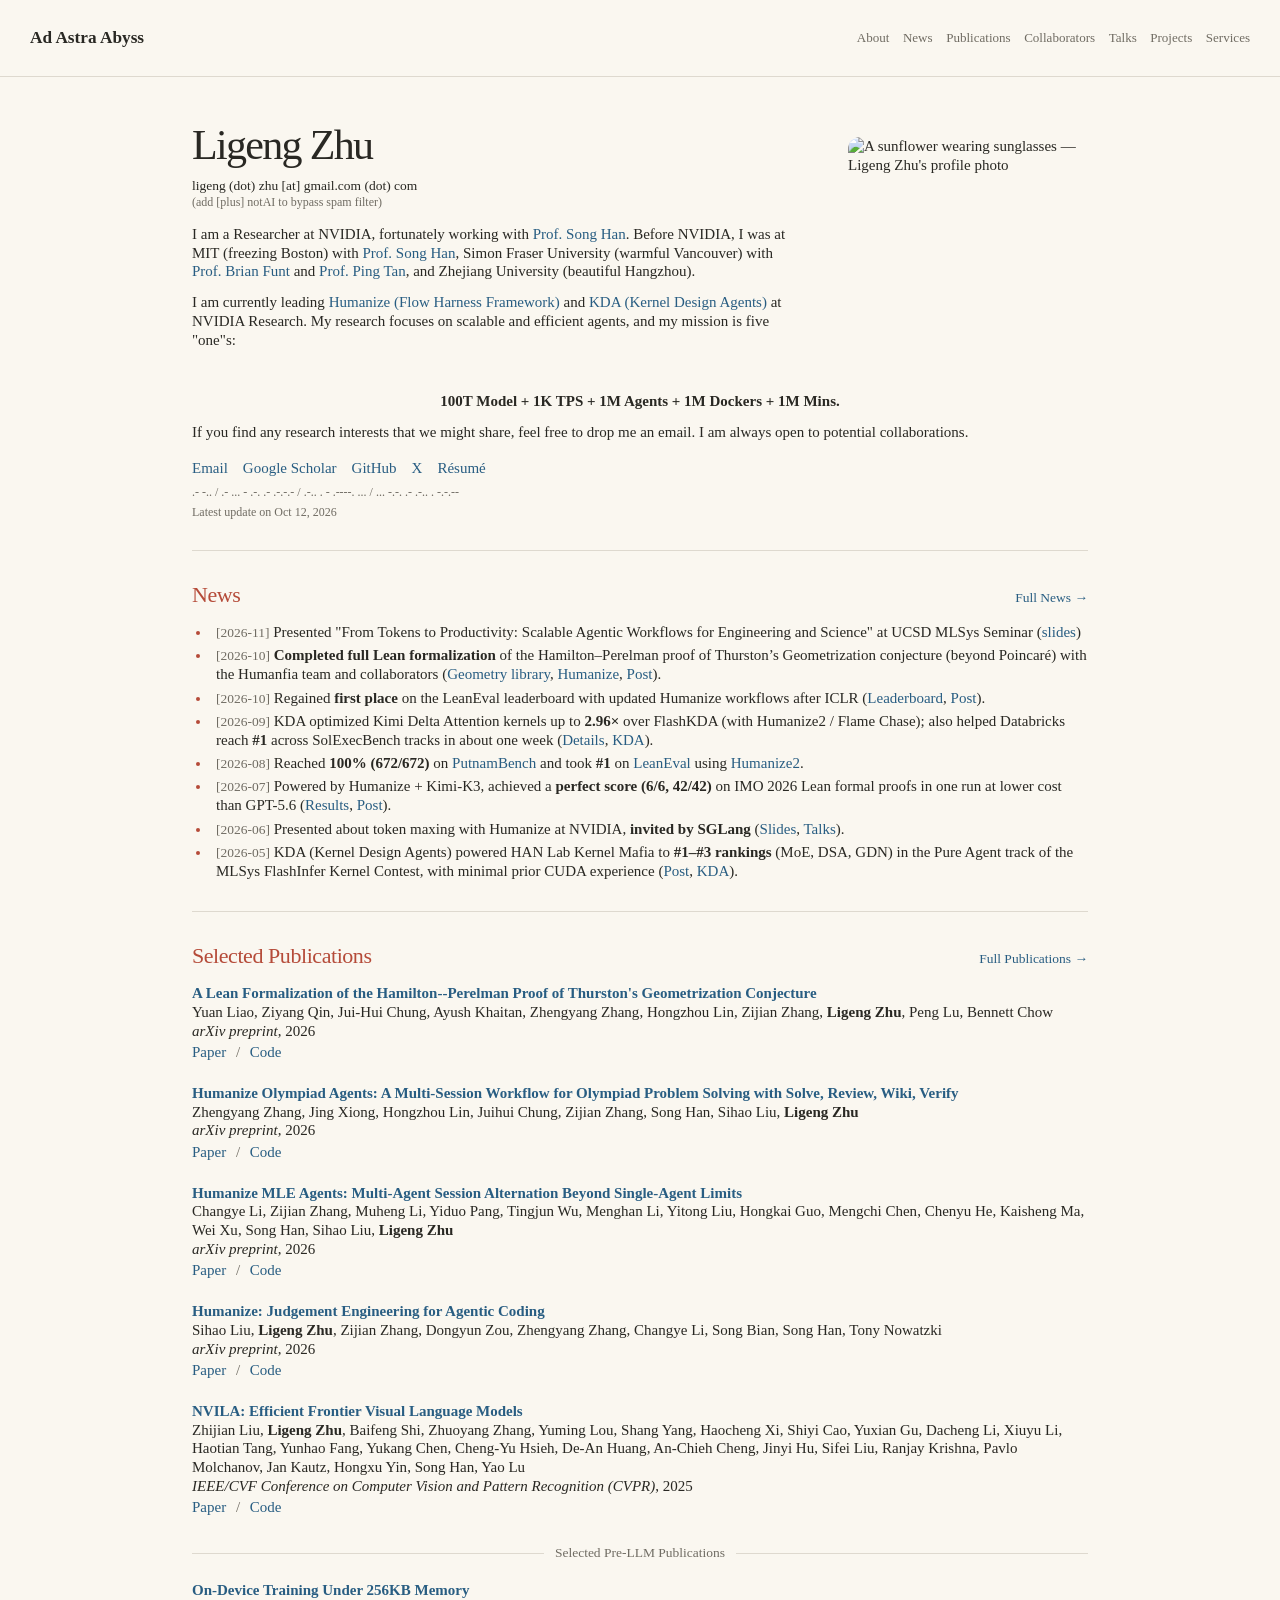
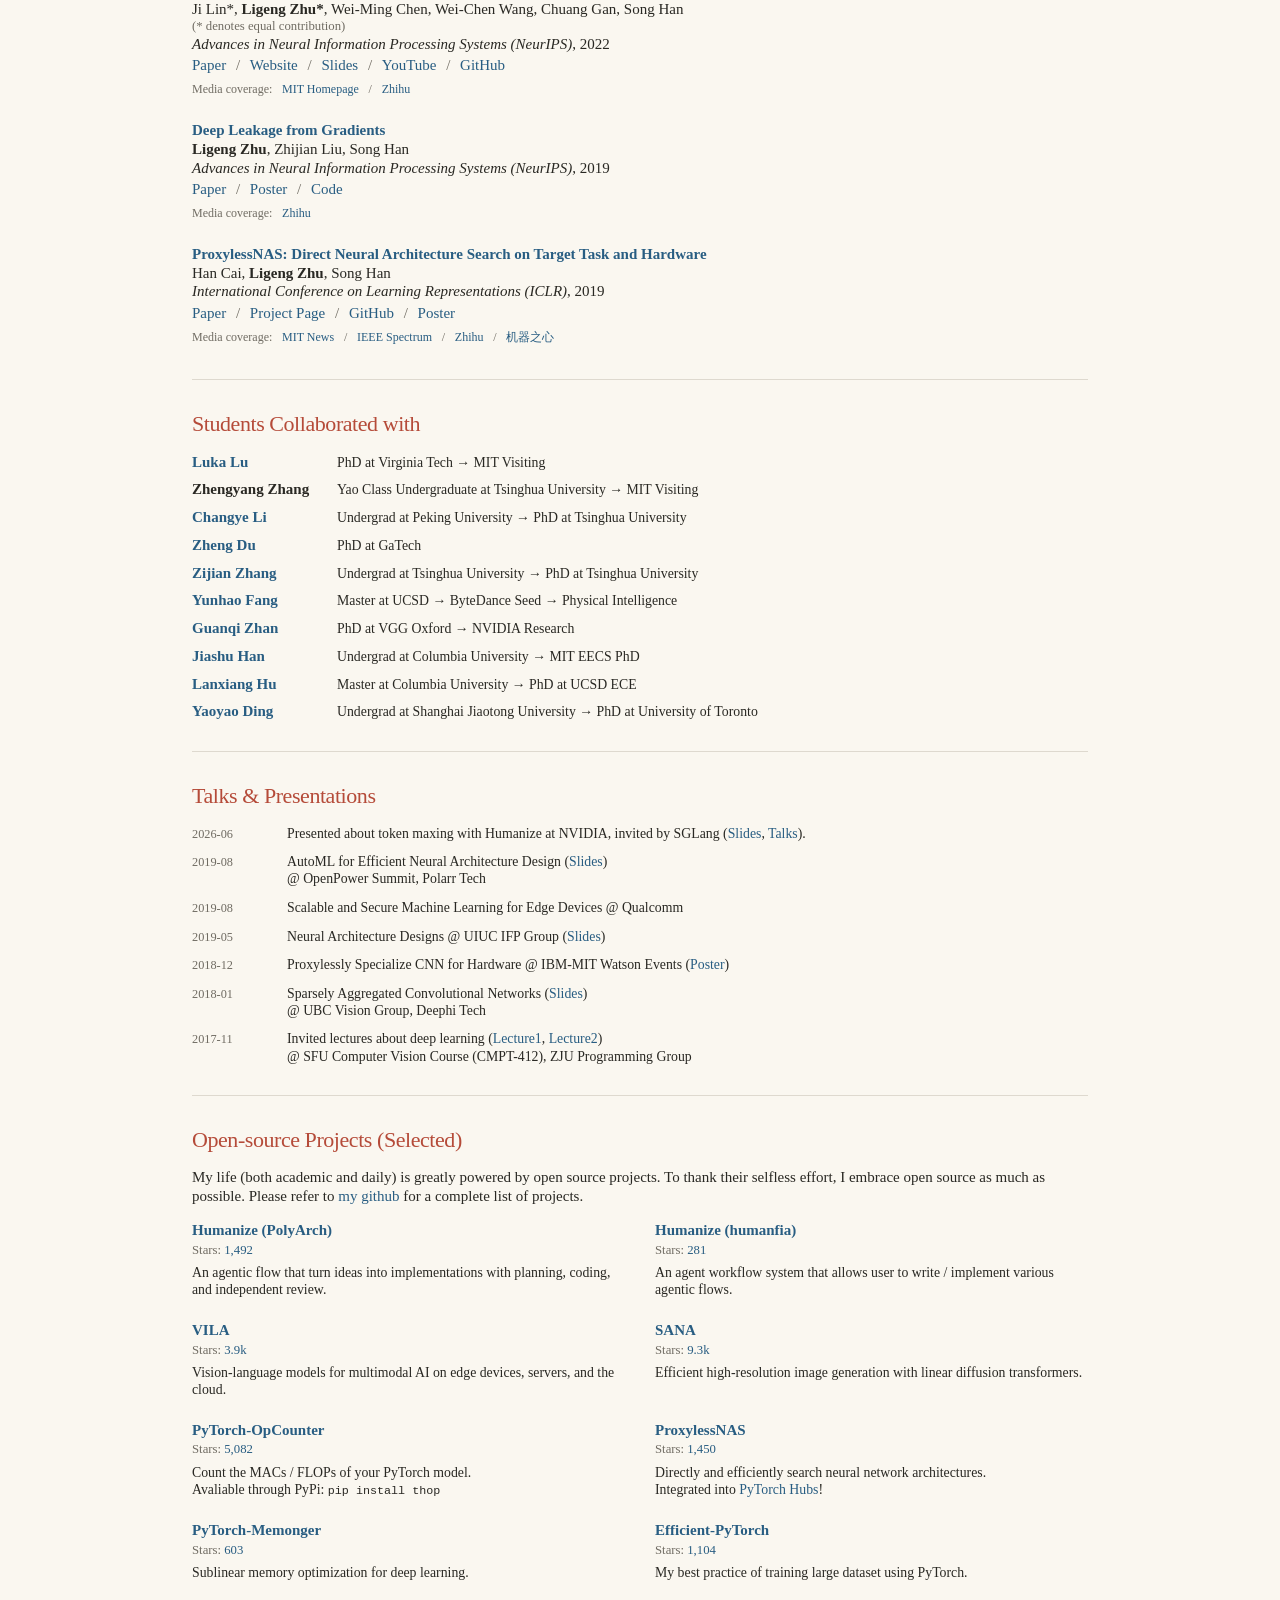
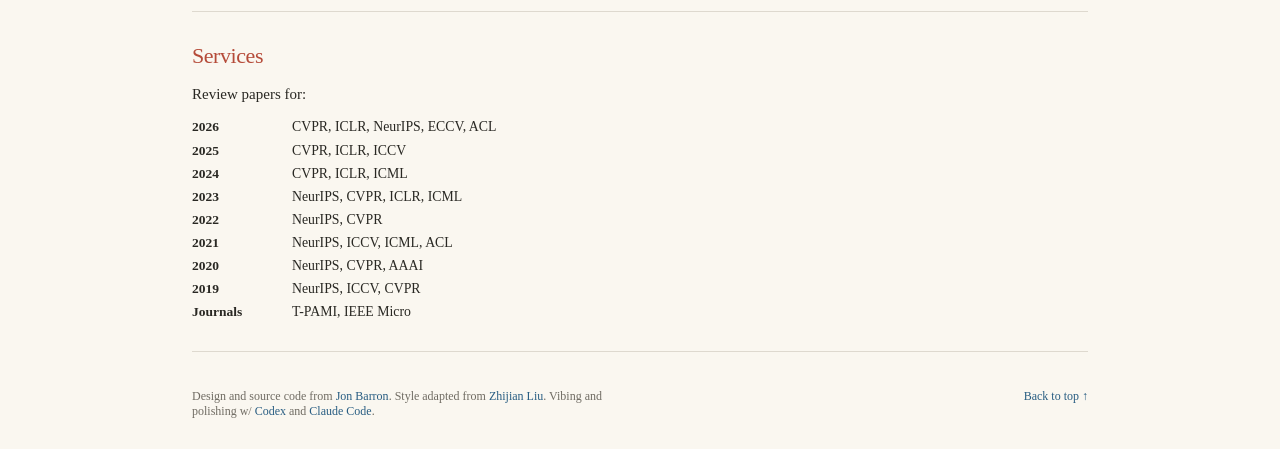
==== commit 2b0102a4: "Credit Claude Code in footer Co-Authored-By: Claude Opus 5.5 <noreply@anthropic.com>" ====
--- a/docs/index.html
+++ b/docs/index.html
@@ -9,11 +9,11 @@
     <link rel="icon" href="./favicon.ico" />
     <link rel="canonical" href="https://lzhu.me/" />
     <title>Ligeng Zhu's homepage</title>
-    <script type="module" crossorigin src="./_app/main-D8xHyw5v.js"></script>
+    <script type="module" crossorigin src="./_app/main-BoXeuGrX.js"></script>
     <link rel="stylesheet" crossorigin href="./_app/main-6syoXrYa.css">
   </head>
   <body>
-    <div id="app" data-page="home"><!--[--><a class="skip-link" href="#main-content">Skip to content</a><header class="site-header"><nav class="container header-inner" aria-label="Main navigation"><a class="wordmark" href="#about">Ad Astra Abyss</a><button class="menu-toggle" type="button" aria-controls="section-navigation" aria-expanded="false">Menu <svg aria-hidden="true" width="18" height="18" viewBox="0 0 18 18" fill="none"><path d="M3 5h12M3 9h12M3 13h12"></path></svg></button><ul id="section-navigation" class="section-navigation"><!--[--><li><a href="#about">About</a></li><li><a href="#news">News</a></li><li><a href="#publications">Publications</a></li><li><a href="#collaborators">Collaborators</a></li><li><a href="#talks">Talks</a></li><li><a href="#projects">Projects</a></li><li><a href="#services">Services</a></li><!--]--></ul></nav></header><main id="main-content" class="container" tabindex="-1"><section id="about" class="hero" aria-labelledby="about-title"><figure class="portrait"><img src="https://s.gravatar.com/avatar/3b0c57abe05e251bbcea1a00c60b67d2?s=240" alt="A sunflower wearing sunglasses — Ligeng Zhu&#39;s profile photo" width="240" height="240" fetchpriority="high"></figure><div class="hero-intro"><h1 id="about-title">Ligeng Zhu</h1><p class="email-display">ligeng (dot) zhu [at] gmail.com (dot) com</p><p class="email-note">(add [plus] notAI to bypass spam filter)</p></div><div class="hero-copy"><!--[--><!--[--><p><!--[--><!--[--><!--[-->I am a Researcher at NVIDIA, fortunately working with <!--]--><!--]--><!--[--><a href="https://songhan.mit.edu/"><!--[-->Prof. Song Han<!--]--></a><!--]--><!--[--><!--[-->. Before NVIDIA, I was at MIT (freezing Boston) with <!--]--><!--]--><!--[--><a href="https://songhan.mit.edu/"><!--[-->Prof. Song Han<!--]--></a><!--]--><!--[--><!--[-->, Simon Fraser University (warmful Vancouver) with <!--]--><!--]--><!--[--><a href="https://www2.cs.sfu.ca/~funt/"><!--[-->Prof. Brian Funt<!--]--></a><!--]--><!--[--><!--[--> and <!--]--><!--]--><!--[--><a href="https://www.cs.sfu.ca/~pingtan/"><!--[-->Prof. Ping Tan<!--]--></a><!--]--><!--[--><!--[-->, and Zhejiang University (beautiful Hangzhou).<!--]--><!--]--><!--]--></p><!----><!--]--><!--[--><p><!--[--><!--[--><!--[-->I am currently leading <!--]--><!--]--><!--[--><a href="https://humanfia.ai/"><!--[-->Humanize (Flow Harness Framework)<!--]--></a><!--]--><!--[--><!--[--> and <!--]--><!--]--><!--[--><a href="https://nvlabs.github.io/kda"><!--[-->KDA (Kernel Design Agents)<!--]--></a><!--]--><!--[--><!--[--> at NVIDIA Research. My research focuses on scalable and efficient agents, and my mission is five &quot;one&quot;s:<!--]--><!--]--><!--]--></p><p class="mission-line"><strong>100T Model + 1K TPS + 1M Agents + 1M Dockers + 1M Mins.</strong></p><!--]--><!--[--><p><!--[--><!--[--><!--[-->If you find any research interests that we might share, feel free to drop me an email. I am always open to potential collaborations.<!--]--><!--]--><!--]--></p><!----><!--]--><!--]--><ul class="resource-links"><!--[--><li><!----><a href="mailto:ligeng.zhu+homepage@gmail.com">Email</a></li><li><!----><a href="https://scholar.google.com/citations?user=y0LVrtgAAAAJ">Google Scholar</a></li><li><!----><a href="https://github.com/lyken17">GitHub</a></li><li><!----><a href="https://x.com/LigengZhu">X</a></li><li><!----><a href="assets/Resume_Ligeng_Zhu_EN.pdf">Résumé</a></li><!--]--></ul><p class="updated update-note">.- -.. / .- ... - .-. .- .-.-.- / .-.. . - .----. ... / ... -.-. .- .-.. . -.-.--</p><p class="updated">Latest update on <time datetime="2026-10-12">Oct 12, 2026</time></p></div></section><section id="news" class="content-section" aria-labelledby="news-title"><div class="section-heading"><h2 id="news-title">News</h2><a href="full-news.html">Full News <span aria-hidden="true">→</span></a></div><ul class="news-list"><!--[--><li><time class="news-date" datetime="2026-11">[2026-11]</time> <!--[--><!--[--><!--[-->Presented &quot;From Tokens to Productivity: Scalable Agentic Workflows for Engineering and Science&quot; at UCSD MLSys Seminar (<!--]--><!--]--><!--[--><a href="assets/slides/261107-from-tokens-to-productivity-UCSD.pdf"><!--[-->slides<!--]--></a><!--]--><!--[--><!--[-->)<!--]--><!--]--><!--]--></li><li><time class="news-date" datetime="2026-10">[2026-10]</time> <!--[--><!--[--><strong>Completed full Lean formalization</strong><!--]--><!--[--><!--[--> of the Hamilton–Perelman proof of Thurston’s Geometrization conjecture (beyond Poincaré) with the Humanfia team and collaborators (<!--]--><!--]--><!--[--><a href="https://t.co/Uf9nkj7FSJ"><!--[-->Geometry library<!--]--></a><!--]--><!--[--><!--[-->, <!--]--><!--]--><!--[--><a href="https://t.co/rTfrdGIDB6"><!--[-->Humanize<!--]--></a><!--]--><!--[--><!--[-->, <!--]--><!--]--><!--[--><a href="https://x.com/LigengZhu/status/2108761209440989256"><!--[-->Post<!--]--></a><!--]--><!--[--><!--[-->).<!--]--><!--]--><!--]--></li><li><time class="news-date" datetime="2026-10">[2026-10]</time> <!--[--><!--[--><!--[-->Regained <!--]--><!--]--><!--[--><strong>first place</strong><!--]--><!--[--><!--[--> on the LeanEval leaderboard with updated Humanize workflows after ICLR (<!--]--><!--]--><!--[--><a href="https://lean-lang.org/eval/legacy/"><!--[-->Leaderboard<!--]--></a><!--]--><!--[--><!--[-->, <!--]--><!--]--><!--[--><a href="https://x.com/LigengZhu/status/2106827303296909661"><!--[-->Post<!--]--></a><!--]--><!--[--><!--[-->).<!--]--><!--]--><!--]--></li><li><time class="news-date" datetime="2026-09">[2026-09]</time> <!--[--><!--[--><!--[-->KDA optimized Kimi Delta Attention kernels up to <!--]--><!--]--><!--[--><strong>2.96×</strong><!--]--><!--[--><!--[--> over FlashKDA (with Humanize2 / Flame Chase); also helped Databricks reach <!--]--><!--]--><!--[--><strong>#1</strong><!--]--><!--[--><!--[--> across SolExecBench tracks in about one week (<!--]--><!--]--><!--[--><a href="https://x.com/LigengZhu/status/2104607532358697003"><!--[-->Details<!--]--></a><!--]--><!--[--><!--[-->, <!--]--><!--]--><!--[--><a href="https://nvlabs.github.io/kda"><!--[-->KDA<!--]--></a><!--]--><!--[--><!--[-->).<!--]--><!--]--><!--]--></li><li><time class="news-date" datetime="2026-08">[2026-08]</time> <!--[--><!--[--><!--[-->Reached <!--]--><!--]--><!--[--><strong>100% (672/672)</strong><!--]--><!--[--><!--[--> on <!--]--><!--]--><!--[--><a href="https://trishullab.github.io/PutnamBench/leaderboard.html"><!--[-->PutnamBench<!--]--></a><!--]--><!--[--><!--[--> and took <!--]--><!--]--><!--[--><strong>#1</strong><!--]--><!--[--><!--[--> on <!--]--><!--]--><!--[--><a href="https://lean-lang.org/eval/legacy/"><!--[-->LeanEval<!--]--></a><!--]--><!--[--><!--[--> using <!--]--><!--]--><!--[--><a href="https://humanfia.ai/"><!--[-->Humanize2<!--]--></a><!--]--><!--[--><!--[-->.<!--]--><!--]--><!--]--></li><li><time class="news-date" datetime="2026-07">[2026-07]</time> <!--[--><!--[--><!--[-->Powered by Humanize + Kimi-K3, achieved a <!--]--><!--]--><!--[--><strong>perfect score (6/6, 42/42)</strong><!--]--><!--[--><!--[--> on IMO 2026 Lean formal proofs in one run at lower cost than GPT-5.6 (<!--]--><!--]--><!--[--><a href="https://github.com/humanfia/imo2026"><!--[-->Results<!--]--></a><!--]--><!--[--><!--[-->, <!--]--><!--]--><!--[--><a href="https://x.com/LigengZhu/status/2081387264769507440"><!--[-->Post<!--]--></a><!--]--><!--[--><!--[-->).<!--]--><!--]--><!--]--></li><li><time class="news-date" datetime="2026-06">[2026-06]</time> <!--[--><!--[--><!--[-->Presented about token maxing with Humanize at NVIDIA, <!--]--><!--]--><!--[--><strong>invited by SGLang</strong><!--]--><!--[--><!--[--> (<!--]--><!--]--><!--[--><a href="https://lzhu.me/assets/slides/202606-advancing-agent-loops-with-humanize.pdf"><!--[-->Slides<!--]--></a><!--]--><!--[--><!--[-->, <!--]--><!--]--><!--[--><a href="https://www.youtube.com/watch?v=NS9N4ZHtAJU&amp;t=2s"><!--[-->Talks<!--]--></a><!--]--><!--[--><!--[-->).<!--]--><!--]--><!--]--></li><li><time class="news-date" datetime="2026-05">[2026-05]</time> <!--[--><!--[--><!--[-->KDA (Kernel Design Agents) powered HAN Lab Kernel Mafia to <!--]--><!--]--><!--[--><strong>#1–#3 rankings</strong><!--]--><!--[--><!--[--> (MoE, DSA, GDN) in the Pure Agent track of the MLSys FlashInfer Kernel Contest, with minimal prior CUDA experience (<!--]--><!--]--><!--[--><a href="https://x.com/LigengZhu/status/2058271560004501656"><!--[-->Post<!--]--></a><!--]--><!--[--><!--[-->, <!--]--><!--]--><!--[--><a href="https://github.com/NVlabs/kda"><!--[-->KDA<!--]--></a><!--]--><!--[--><!--[-->).<!--]--><!--]--><!--]--></li><!--]--></ul></section><section id="publications" class="content-section" aria-labelledby="publications-title"><div class="section-heading"><h2 id="publications-title">Selected Publications</h2><a href="full-publications.html">Full Publications <span aria-hidden="true">→</span></a></div><div class="publication-list"><!--[--><!--[--><!----><div id="arxiv-2610-13897" class="publication" role="article" aria-labelledby="arxiv-2610-13897-title"><h3 id="arxiv-2610-13897-title"><a href="https://arxiv.org/abs/2610.13897">A Lean Formalization of the Hamilton--Perelman Proof of Thurston&#39;s Geometrization Conjecture</a></h3><p class="authors"><!--[--><!--[--><!----><!--[-->Yuan Liao<!--]--><!--]--><!--[--><!--[-->, <!--]--><!--[-->Ziyang Qin<!--]--><!--]--><!--[--><!--[-->, <!--]--><!--[-->Jui-Hui Chung<!--]--><!--]--><!--[--><!--[-->, <!--]--><!--[-->Ayush Khaitan<!--]--><!--]--><!--[--><!--[-->, <!--]--><!--[-->Zhengyang Zhang<!--]--><!--]--><!--[--><!--[-->, <!--]--><!--[-->Hongzhou Lin<!--]--><!--]--><!--[--><!--[-->, <!--]--><!--[-->Zijian Zhang<!--]--><!--]--><!--[--><!--[-->, <!--]--><strong>Ligeng Zhu</strong><!--]--><!--[--><!--[-->, <!--]--><!--[-->Peng Lu<!--]--><!--]--><!--[--><!--[-->, <!--]--><!--[-->Bennett Chow<!--]--><!--]--><!--]--></p><!--[--><!--]--><p class="venue"><em>arXiv preprint</em><!--[-->, 2026<!--]--></p><!----><ul class="resource-links is-separated"><!--[--><li><!----><a href="https://arxiv.org/abs/2610.13897" aria-label="Paper for A Lean Formalization of the Hamilton--Perelman Proof of Thurston&#39;s Geometrization Conjecture">Paper</a></li><li><span class="resource-separator" aria-hidden="true">/</span><a href="https://github.com/qinz1yang/differential-geometry" aria-label="Code for A Lean Formalization of the Hamilton--Perelman Proof of Thurston&#39;s Geometrization Conjecture">Code</a></li><!--]--></ul><!----></div><!--]--><!--[--><!----><div id="arxiv-2610-13632" class="publication" role="article" aria-labelledby="arxiv-2610-13632-title"><h3 id="arxiv-2610-13632-title"><a href="https://arxiv.org/abs/2610.13632">Humanize Olympiad Agents: A Multi-Session Workflow for Olympiad Problem Solving with Solve, Review, Wiki, Verify</a></h3><p class="authors"><!--[--><!--[--><!----><!--[-->Zhengyang Zhang<!--]--><!--]--><!--[--><!--[-->, <!--]--><!--[-->Jing Xiong<!--]--><!--]--><!--[--><!--[-->, <!--]--><!--[-->Hongzhou Lin<!--]--><!--]--><!--[--><!--[-->, <!--]--><!--[-->Juihui Chung<!--]--><!--]--><!--[--><!--[-->, <!--]--><!--[-->Zijian Zhang<!--]--><!--]--><!--[--><!--[-->, <!--]--><!--[-->Song Han<!--]--><!--]--><!--[--><!--[-->, <!--]--><!--[-->Sihao Liu<!--]--><!--]--><!--[--><!--[-->, <!--]--><strong>Ligeng Zhu</strong><!--]--><!--]--></p><!--[--><!--]--><p class="venue"><em>arXiv preprint</em><!--[-->, 2026<!--]--></p><!----><ul class="resource-links is-separated"><!--[--><li><!----><a href="https://arxiv.org/abs/2610.13632" aria-label="Paper for Humanize Olympiad Agents: A Multi-Session Workflow for Olympiad Problem Solving with Solve, Review, Wiki, Verify">Paper</a></li><li><span class="resource-separator" aria-hidden="true">/</span><a href="https://github.com/humanfia/hoa" aria-label="Code for Humanize Olympiad Agents: A Multi-Session Workflow for Olympiad Problem Solving with Solve, Review, Wiki, Verify">Code</a></li><!--]--></ul><!----></div><!--]--><!--[--><!----><div id="arxiv-2610-13494" class="publication" role="article" aria-labelledby="arxiv-2610-13494-title"><h3 id="arxiv-2610-13494-title"><a href="https://arxiv.org/abs/2610.13494">Humanize MLE Agents: Multi-Agent Session Alternation Beyond Single-Agent Limits</a></h3><p class="authors"><!--[--><!--[--><!----><!--[-->Changye Li<!--]--><!--]--><!--[--><!--[-->, <!--]--><!--[-->Zijian Zhang<!--]--><!--]--><!--[--><!--[-->, <!--]--><!--[-->Muheng Li<!--]--><!--]--><!--[--><!--[-->, <!--]--><!--[-->Yiduo Pang<!--]--><!--]--><!--[--><!--[-->, <!--]--><!--[-->Tingjun Wu<!--]--><!--]--><!--[--><!--[-->, <!--]--><!--[-->Menghan Li<!--]--><!--]--><!--[--><!--[-->, <!--]--><!--[-->Yitong Liu<!--]--><!--]--><!--[--><!--[-->, <!--]--><!--[-->Hongkai Guo<!--]--><!--]--><!--[--><!--[-->, <!--]--><!--[-->Mengchi Chen<!--]--><!--]--><!--[--><!--[-->, <!--]--><!--[-->Chenyu He<!--]--><!--]--><!--[--><!--[-->, <!--]--><!--[-->Kaisheng Ma<!--]--><!--]--><!--[--><!--[-->, <!--]--><!--[-->Wei Xu<!--]--><!--]--><!--[--><!--[-->, <!--]--><!--[-->Song Han<!--]--><!--]--><!--[--><!--[-->, <!--]--><!--[-->Sihao Liu<!--]--><!--]--><!--[--><!--[-->, <!--]--><strong>Ligeng Zhu</strong><!--]--><!--]--></p><!--[--><!--]--><p class="venue"><em>arXiv preprint</em><!--[-->, 2026<!--]--></p><!----><ul class="resource-links is-separated"><!--[--><li><!----><a href="https://arxiv.org/abs/2610.13494" aria-label="Paper for Humanize MLE Agents: Multi-Agent Session Alternation Beyond Single-Agent Limits">Paper</a></li><li><span class="resource-separator" aria-hidden="true">/</span><a href="https://github.com/humanfia/hma" aria-label="Code for Humanize MLE Agents: Multi-Agent Session Alternation Beyond Single-Agent Limits">Code</a></li><!--]--></ul><!----></div><!--]--><!--[--><!----><div id="publication-1" class="publication" role="article" aria-labelledby="publication-1-title"><h3 id="publication-1-title"><a href="https://arxiv.org/abs/2610.08900">Humanize: Judgement Engineering for Agentic Coding</a></h3><p class="authors"><!--[--><!--[--><!----><!--[-->Sihao Liu<!--]--><!--]--><!--[--><!--[-->, <!--]--><strong>Ligeng Zhu</strong><!--]--><!--[--><!--[-->, <!--]--><!--[-->Zijian Zhang<!--]--><!--]--><!--[--><!--[-->, <!--]--><!--[-->Dongyun Zou<!--]--><!--]--><!--[--><!--[-->, <!--]--><!--[-->Zhengyang Zhang<!--]--><!--]--><!--[--><!--[-->, <!--]--><!--[-->Changye Li<!--]--><!--]--><!--[--><!--[-->, <!--]--><!--[-->Song Bian<!--]--><!--]--><!--[--><!--[-->, <!--]--><!--[-->Song Han<!--]--><!--]--><!--[--><!--[-->, <!--]--><!--[-->Tony Nowatzki<!--]--><!--]--><!--]--></p><!--[--><!--]--><p class="venue"><em>arXiv preprint</em><!--[-->, 2026<!--]--></p><!----><ul class="resource-links is-separated"><!--[--><li><!----><a href="https://arxiv.org/abs/2610.08900" aria-label="Paper for Humanize: Judgement Engineering for Agentic Coding">Paper</a></li><li><span class="resource-separator" aria-hidden="true">/</span><a href="https://github.com/PolyArch/humanize" aria-label="Code for Humanize: Judgement Engineering for Agentic Coding">Code</a></li><!--]--></ul><!----></div><!--]--><!--[--><!----><div id="publication-6" class="publication" role="article" aria-labelledby="publication-6-title"><h3 id="publication-6-title"><a href="https://ieeexplore.ieee.org/abstract/document/11094148/">NVILA: Efficient Frontier Visual Language Models</a></h3><p class="authors"><!--[--><!--[--><!----><!--[-->Zhijian Liu<!--]--><!--]--><!--[--><!--[-->, <!--]--><strong>Ligeng Zhu</strong><!--]--><!--[--><!--[-->, <!--]--><!--[-->Baifeng Shi<!--]--><!--]--><!--[--><!--[-->, <!--]--><!--[-->Zhuoyang Zhang<!--]--><!--]--><!--[--><!--[-->, <!--]--><!--[-->Yuming Lou<!--]--><!--]--><!--[--><!--[-->, <!--]--><!--[-->Shang Yang<!--]--><!--]--><!--[--><!--[-->, <!--]--><!--[-->Haocheng Xi<!--]--><!--]--><!--[--><!--[-->, <!--]--><!--[-->Shiyi Cao<!--]--><!--]--><!--[--><!--[-->, <!--]--><!--[-->Yuxian Gu<!--]--><!--]--><!--[--><!--[-->, <!--]--><!--[-->Dacheng Li<!--]--><!--]--><!--[--><!--[-->, <!--]--><!--[-->Xiuyu Li<!--]--><!--]--><!--[--><!--[-->, <!--]--><!--[-->Haotian Tang<!--]--><!--]--><!--[--><!--[-->, <!--]--><!--[-->Yunhao Fang<!--]--><!--]--><!--[--><!--[-->, <!--]--><!--[-->Yukang Chen<!--]--><!--]--><!--[--><!--[-->, <!--]--><!--[-->Cheng-Yu Hsieh<!--]--><!--]--><!--[--><!--[-->, <!--]--><!--[-->De-An Huang<!--]--><!--]--><!--[--><!--[-->, <!--]--><!--[-->An-Chieh Cheng<!--]--><!--]--><!--[--><!--[-->, <!--]--><!--[-->Jinyi Hu<!--]--><!--]--><!--[--><!--[-->, <!--]--><!--[-->Sifei Liu<!--]--><!--]--><!--[--><!--[-->, <!--]--><!--[-->Ranjay Krishna<!--]--><!--]--><!--[--><!--[-->, <!--]--><!--[-->Pavlo Molchanov<!--]--><!--]--><!--[--><!--[-->, <!--]--><!--[-->Jan Kautz<!--]--><!--]--><!--[--><!--[-->, <!--]--><!--[-->Hongxu Yin<!--]--><!--]--><!--[--><!--[-->, <!--]--><!--[-->Song Han<!--]--><!--]--><!--[--><!--[-->, <!--]--><!--[-->Yao Lu<!--]--><!--]--><!--]--></p><!--[--><!--]--><p class="venue"><em>IEEE/CVF Conference on Computer Vision and Pattern Recognition (CVPR)</em><!--[-->, 2025<!--]--></p><!----><ul class="resource-links is-separated"><!--[--><li><!----><a href="https://ieeexplore.ieee.org/abstract/document/11094148/" aria-label="Paper for NVILA: Efficient Frontier Visual Language Models">Paper</a></li><li><span class="resource-separator" aria-hidden="true">/</span><a href="https://github.com/NVlabs/VILA" aria-label="Code for NVILA: Efficient Frontier Visual Language Models">Code</a></li><!--]--></ul><!----></div><!--]--><!--[--><p class="publication-divider">Selected Pre-LLM Publications</p><div id="publication-12" class="publication" role="article" aria-labelledby="publication-12-title"><h3 id="publication-12-title"><a href="https://proceedings.neurips.cc/paper_files/paper/2022/hash/90c56c77c6df45fc8e556a096b7a2b2e-Abstract-Conference.html">On-Device Training Under 256KB Memory</a></h3><p class="authors"><!--[--><!--[--><!----><!--[-->Ji Lin*<!--]--><!--]--><!--[--><!--[-->, <!--]--><strong>Ligeng Zhu*</strong><!--]--><!--[--><!--[-->, <!--]--><!--[-->Wei-Ming Chen<!--]--><!--]--><!--[--><!--[-->, <!--]--><!--[-->Wei-Chen Wang<!--]--><!--]--><!--[--><!--[-->, <!--]--><!--[-->Chuang Gan<!--]--><!--]--><!--[--><!--[-->, <!--]--><!--[-->Song Han<!--]--><!--]--><!--]--></p><!--[--><p class="publication-note">(* denotes equal contribution)</p><!--]--><p class="venue"><em>Advances in Neural Information Processing Systems (NeurIPS)</em><!--[-->, 2022<!--]--></p><!----><ul class="resource-links is-separated"><!--[--><li><!----><a href="https://proceedings.neurips.cc/paper_files/paper/2022/hash/90c56c77c6df45fc8e556a096b7a2b2e-Abstract-Conference.html" aria-label="Paper for On-Device Training Under 256KB Memory">Paper</a></li><li><span class="resource-separator" aria-hidden="true">/</span><a href="https://tinytraining.mit.edu/" aria-label="Website for On-Device Training Under 256KB Memory">Website</a></li><li><span class="resource-separator" aria-hidden="true">/</span><a href="https://tinytraining.mit.edu/assets/on-device-training.pdf" aria-label="Slides for On-Device Training Under 256KB Memory">Slides</a></li><li><span class="resource-separator" aria-hidden="true">/</span><a href="https://youtu.be/XaDCO8YtmBw" aria-label="YouTube for On-Device Training Under 256KB Memory">YouTube</a></li><li><span class="resource-separator" aria-hidden="true">/</span><a href="https://github.com/mit-han-lab/tiny-training" aria-label="GitHub for On-Device Training Under 256KB Memory">GitHub</a></li><!--]--></ul><div class="media-coverage"><span>Media coverage:</span><ul class="resource-links is-separated"><!--[--><li><!----><a href="http://web.mit.edu/spotlight/learning-edge/" aria-label="MIT Homepage for On-Device Training Under 256KB Memory">MIT Homepage</a></li><li><span class="resource-separator" aria-hidden="true">/</span><a href="https://www.zhihu.com/question/565161486/answer/2779305863" aria-label="Zhihu for On-Device Training Under 256KB Memory">Zhihu</a></li><!--]--></ul></div></div><!--]--><!--[--><!----><div id="publication-20" class="publication" role="article" aria-labelledby="publication-20-title"><h3 id="publication-20-title"><a href="https://proceedings.neurips.cc/paper_files/paper/2019/hash/60a6c4002cc7b29142def8871531281a-Abstract.html">Deep Leakage from Gradients</a></h3><p class="authors"><!--[--><!--[--><!----><strong>Ligeng Zhu</strong><!--]--><!--[--><!--[-->, <!--]--><!--[-->Zhijian Liu<!--]--><!--]--><!--[--><!--[-->, <!--]--><!--[-->Song Han<!--]--><!--]--><!--]--></p><!--[--><!--]--><p class="venue"><em>Advances in Neural Information Processing Systems (NeurIPS)</em><!--[-->, 2019<!--]--></p><!----><ul class="resource-links is-separated"><!--[--><li><!----><a href="https://proceedings.neurips.cc/paper_files/paper/2019/hash/60a6c4002cc7b29142def8871531281a-Abstract.html" aria-label="Paper for Deep Leakage from Gradients">Paper</a></li><li><span class="resource-separator" aria-hidden="true">/</span><a href="assets/posters/19-nips-dlg.pdf" aria-label="Poster for Deep Leakage from Gradients">Poster</a></li><li><span class="resource-separator" aria-hidden="true">/</span><a href="https://gist.github.com/Lyken17/91b81526a8245a028d4f85ccc9191884" aria-label="Code for Deep Leakage from Gradients">Code</a></li><!--]--></ul><div class="media-coverage"><span>Media coverage:</span><ul class="resource-links is-separated"><!--[--><li><!----><a href="https://www.zhihu.com/question/345365328/answer/930250128" aria-label="Zhihu for Deep Leakage from Gradients">Zhihu</a></li><!--]--></ul></div></div><!--]--><!--[--><!----><div id="publication-22" class="publication" role="article" aria-labelledby="publication-22-title"><h3 id="publication-22-title"><a href="https://arxiv.org/abs/1812.00332">ProxylessNAS: Direct Neural Architecture Search on Target Task and Hardware</a></h3><p class="authors"><!--[--><!--[--><!----><!--[-->Han Cai<!--]--><!--]--><!--[--><!--[-->, <!--]--><strong>Ligeng Zhu</strong><!--]--><!--[--><!--[-->, <!--]--><!--[-->Song Han<!--]--><!--]--><!--]--></p><!--[--><!--]--><p class="venue"><em>International Conference on Learning Representations (ICLR)</em><!--[-->, 2019<!--]--></p><!----><ul class="resource-links is-separated"><!--[--><li><!----><a href="https://arxiv.org/abs/1812.00332" aria-label="Paper for ProxylessNAS: Direct Neural Architecture Search on Target Task and Hardware">Paper</a></li><li><span class="resource-separator" aria-hidden="true">/</span><a href="https://hanlab.mit.edu/projects/proxylessNAS" aria-label="Project Page for ProxylessNAS: Direct Neural Architecture Search on Target Task and Hardware">Project Page</a></li><li><span class="resource-separator" aria-hidden="true">/</span><a href="https://github.com/MIT-HAN-LAB/ProxylessNAS" aria-label="GitHub for ProxylessNAS: Direct Neural Architecture Search on Target Task and Hardware">GitHub</a></li><li><span class="resource-separator" aria-hidden="true">/</span><a href="assets/posters/19-iclr-poster.pdf" aria-label="Poster for ProxylessNAS: Direct Neural Architecture Search on Target Task and Hardware">Poster</a></li><!--]--></ul><div class="media-coverage"><span>Media coverage:</span><ul class="resource-links is-separated"><!--[--><li><!----><a href="http://news.mit.edu/2019/convolutional-neural-network-automation-0321" aria-label="MIT News for ProxylessNAS: Direct Neural Architecture Search on Target Task and Hardware">MIT News</a></li><li><span class="resource-separator" aria-hidden="true">/</span><a href="https://spectrum.ieee.org/tech-talk/computing/networks/using-ai-to-make-better-ai" aria-label="IEEE Spectrum for ProxylessNAS: Direct Neural Architecture Search on Target Task and Hardware">IEEE Spectrum</a></li><li><span class="resource-separator" aria-hidden="true">/</span><a href="https://www.zhihu.com/question/296404213/answer/547163236" aria-label="Zhihu for ProxylessNAS: Direct Neural Architecture Search on Target Task and Hardware">Zhihu</a></li><li><span class="resource-separator" aria-hidden="true">/</span><a href="https://www.jiqizhixin.com/articles/2018-12-07-8" aria-label="机器之心 for ProxylessNAS: Direct Neural Architecture Search on Target Task and Hardware">机器之心</a></li><!--]--></ul></div></div><!--]--><!--]--></div></section><section id="collaborators" class="content-section" aria-labelledby="collaborators-title"><h2 id="collaborators-title">Students Collaborated with</h2><ul class="collaborator-list"><!--[--><li><a href="https://openreview.net/profile?id=~Meng_Lu2">Luka Lu</a><span>PhD at Virginia Tech → MIT Visiting</span></li><li><strong>Zhengyang Zhang</strong><span>Yao Class Undergraduate at Tsinghua University → MIT Visiting</span></li><li><a href="https://antoinegg1.github.io/">Changye Li</a><span>Undergrad at Peking University → PhD at Tsinghua University</span></li><li><a href="https://openreview.net/profile?id=~Zheng_Du3">Zheng Du</a><span>PhD at GaTech</span></li><li><a href="#">Zijian Zhang</a><span>Undergrad at Tsinghua University → PhD at Tsinghua University</span></li><li><a href="https://seerkfang.github.io/">Yunhao Fang</a><span>Master at UCSD → ByteDance Seed → Physical Intelligence</span></li><li><a href="#">Guanqi Zhan</a><span>PhD at VGG Oxford → NVIDIA Research</span></li><li><a href="https://scholar.google.com/citations?user=aH5QOEcAAAAJ">Jiashu Han</a><span>Undergrad at Columbia University → MIT EECS PhD</span></li><li><a href="https://snyhlxde1.github.io/">Lanxiang Hu</a><span>Master at Columbia University → PhD at UCSD ECE</span></li><li><a href="https://www.cs.toronto.edu/~yaoyao/">Yaoyao Ding</a><span>Undergrad at Shanghai Jiaotong University → PhD at University of Toronto</span></li><!--]--></ul></section><section id="talks" class="content-section" aria-labelledby="talks-title"><h2 id="talks-title">Talks &amp; Presentations</h2><ul class="talk-list"><!--[--><li><time class="talk-date" datetime="2026-06">2026-06</time><p><!--[--><!--[--><!--[-->Presented about token maxing with Humanize at NVIDIA, invited by SGLang (<!--]--><!--]--><!--[--><a href="https://lzhu.me/assets/slides/202606-advancing-agent-loops-with-humanize.pdf"><!--[-->Slides<!--]--></a><!--]--><!--[--><!--[-->, <!--]--><!--]--><!--[--><a href="https://www.youtube.com/watch?v=NS9N4ZHtAJU&amp;t=2s"><!--[-->Talks<!--]--></a><!--]--><!--[--><!--[-->).<!--]--><!--]--><!--]--></p></li><li><time class="talk-date" datetime="2019-08">2019-08</time><p><!--[--><!--[--><!--[-->AutoML for Efficient Neural Architecture Design (<!--]--><!--]--><!--[--><a href="https://static.sched.com/hosted_files/openpowerna19/43/proxyless%40summit.pdf"><!--[-->Slides<!--]--></a><!--]--><!--[--><!--[-->) <!--]--><!--]--><!--[--><br><!--]--><!--[--><!--[-->@ OpenPower Summit, Polarr Tech<!--]--><!--]--><!--]--></p></li><li><time class="talk-date" datetime="2019-08">2019-08</time><p><!--[--><!--[--><!--[-->Scalable and Secure Machine Learning for Edge Devices @ Qualcomm<!--]--><!--]--><!--]--></p></li><li><time class="talk-date" datetime="2019-05">2019-05</time><p><!--[--><!--[--><!--[-->Neural Architecture Designs @ UIUC IFP Group (<!--]--><!--]--><!--[--><a href="assets/slides/ligeng&#39;s presentation@UIUC IFP.pdf"><!--[-->Slides<!--]--></a><!--]--><!--[--><!--[-->)<!--]--><!--]--><!--]--></p></li><li><time class="talk-date" datetime="2018-12">2018-12</time><p><!--[--><!--[--><!--[-->Proxylessly Specialize CNN for Hardware @ IBM-MIT Watson Events (<!--]--><!--]--><!--[--><a href="assets/posters/18-ibm_proxyless.pdf"><!--[-->Poster<!--]--></a><!--]--><!--[--><!--[-->)<!--]--><!--]--><!--]--></p></li><li><time class="talk-date" datetime="2018-01">2018-01</time><p><!--[--><!--[--><!--[-->Sparsely Aggregated Convolutional Networks (<!--]--><!--]--><!--[--><a href="assets/posters/18-SparseNet@ver1.pdf"><!--[-->Slides<!--]--></a><!--]--><!--[--><!--[-->) <!--]--><!--]--><!--[--><br><!--]--><!--[--><!--[-->@ UBC Vision Group, Deephi Tech<!--]--><!--]--><!--]--></p></li><li><time class="talk-date" datetime="2017-11">2017-11</time><p><!--[--><!--[--><!--[-->Invited lectures about deep learning (<!--]--><!--]--><!--[--><a href="https://bit.ly/37UTJOo"><!--[-->Lecture1<!--]--></a><!--]--><!--[--><!--[-->, <!--]--><!--]--><!--[--><a href="https://bit.ly/34HWlxa"><!--[-->Lecture2<!--]--></a><!--]--><!--[--><!--[-->) <!--]--><!--]--><!--[--><br><!--]--><!--[--><!--[-->@ SFU Computer Vision Course (CMPT-412), ZJU Programming Group<!--]--><!--]--><!--]--></p></li><!--]--></ul></section><section id="projects" class="content-section" aria-labelledby="projects-title"><h2 id="projects-title">Open-source Projects (Selected)</h2><p class="section-intro">My life (both academic and daily) is greatly powered by open source projects. To thank their selfless effort, I embrace open source as much as possible. Please refer to <a href="https://github.com/Lyken17">my github</a> for a complete list of projects.</p><div class="project-grid"><!--[--><article class="project-card"><h3><a href="https://github.com/PolyArch/humanize">Humanize (PolyArch)</a></h3><p class="project-stars"> Stars: <a href="https://github.com/PolyArch/humanize/stargazers" aria-label="1,492 stars for PolyArch/humanize on GitHub"><span class="star-count">1,492</span></a></p><p class="project-description"><!--[--><!--[--><!--[-->An agentic flow that turn ideas into implementations with planning, coding, and independent review.<!--]--><!--]--><!--]--></p></article><article class="project-card"><h3><a href="https://github.com/humanfia/humanize">Humanize (humanfia)</a></h3><p class="project-stars"> Stars: <a href="https://github.com/humanfia/humanize/stargazers" aria-label="281 stars for humanfia/humanize on GitHub"><span class="star-count">281</span></a></p><p class="project-description"><!--[--><!--[--><!--[-->An agent workflow system that allows user to write / implement various agentic flows.<!--]--><!--]--><!--]--></p></article><article class="project-card"><h3><a href="https://github.com/NVlabs/VILA">VILA</a></h3><p class="project-stars"> Stars: <a href="https://github.com/NVlabs/VILA/stargazers" aria-label="3.9k stars for NVlabs/VILA on GitHub"><span class="star-count">3.9k</span></a></p><p class="project-description"><!--[--><!--[--><!--[-->Vision-language models for multimodal AI on edge devices, servers, and the cloud.<!--]--><!--]--><!--]--></p></article><article class="project-card"><h3><a href="https://github.com/NVlabs/Sana">SANA</a></h3><p class="project-stars"> Stars: <a href="https://github.com/NVlabs/Sana/stargazers" aria-label="9.3k stars for NVlabs/Sana on GitHub"><span class="star-count">9.3k</span></a></p><p class="project-description"><!--[--><!--[--><!--[-->Efficient high-resolution image generation with linear diffusion transformers.<!--]--><!--]--><!--]--></p></article><article class="project-card"><h3><a href="https://github.com/Lyken17/pytorch-OpCounter">PyTorch-OpCounter</a></h3><p class="project-stars"> Stars: <a href="https://github.com/Lyken17/pytorch-OpCounter/stargazers" aria-label="5,082 stars for Lyken17/pytorch-OpCounter on GitHub"><span class="star-count">5,082</span></a></p><p class="project-description"><!--[--><!--[--><!--[-->Count the MACs / FLOPs of your PyTorch model.<!--]--><!--]--><!--[--><br><!--]--><!--[--><!--[-->Avaliable through PyPi: <!--]--><!--]--><!--[--><code>pip install thop</code><!--]--><!--]--></p></article><article class="project-card"><h3><a href="https://github.com/mit-han-lab/ProxylessNAS">ProxylessNAS</a></h3><p class="project-stars"> Stars: <a href="https://github.com/mit-han-lab/ProxylessNAS/stargazers" aria-label="1,450 stars for mit-han-lab/ProxylessNAS on GitHub"><span class="star-count">1,450</span></a></p><p class="project-description"><!--[--><!--[--><!--[-->Directly and efficiently search neural network architectures.<!--]--><!--]--><!--[--><br><!--]--><!--[--><!--[-->Integrated into <!--]--><!--]--><!--[--><a href="https://pytorch.org/hub/pytorch_vision_proxylessnas/"><!--[-->PyTorch Hubs<!--]--></a><!--]--><!--[--><!--[-->!<!--]--><!--]--><!--]--></p></article><article class="project-card"><h3><a href="https://github.com/Lyken17/pytorch-memonger">PyTorch-Memonger</a></h3><p class="project-stars"> Stars: <a href="https://github.com/Lyken17/pytorch-memonger/stargazers" aria-label="603 stars for Lyken17/pytorch-memonger on GitHub"><span class="star-count">603</span></a></p><p class="project-description"><!--[--><!--[--><!--[-->Sublinear memory optimization for deep learning.<!--]--><!--]--><!--]--></p></article><article class="project-card"><h3><a href="https://github.com/Lyken17/Efficient-PyTorch">Efficient-PyTorch</a></h3><p class="project-stars"> Stars: <a href="https://github.com/Lyken17/Efficient-PyTorch/stargazers" aria-label="1,104 stars for Lyken17/Efficient-PyTorch on GitHub"><span class="star-count">1,104</span></a></p><p class="project-description"><!--[--><!--[--><!--[-->My best practice of training large dataset using PyTorch.<!--]--><!--]--><!--]--></p></article><!--]--></div></section><section id="services" class="content-section" aria-labelledby="services-title"><h2 id="services-title">Services</h2><p class="section-intro">Review papers for:</p><dl class="service-list"><!--[--><div><dt>2026</dt><dd>CVPR, ICLR, NeurIPS, ECCV, ACL</dd></div><div><dt>2025</dt><dd>CVPR, ICLR, ICCV</dd></div><div><dt>2024</dt><dd>CVPR, ICLR, ICML</dd></div><div><dt>2023</dt><dd>NeurIPS, CVPR, ICLR, ICML</dd></div><div><dt>2022</dt><dd>NeurIPS, CVPR</dd></div><div><dt>2021</dt><dd>NeurIPS, ICCV, ICML, ACL</dd></div><div><dt>2020</dt><dd>NeurIPS, CVPR, AAAI</dd></div><div><dt>2019</dt><dd>NeurIPS, ICCV, CVPR</dd></div><div><dt>Journals</dt><dd>T-PAMI, IEEE Micro</dd></div><!--]--></dl></section></main><footer class="container site-footer"><p><!--[--><!--[--><!--[-->Design and source code from <!--]--><!--]--><!--[--><a href="https://jonbarron.info"><!--[-->Jon Barron<!--]--></a><!--]--><!--[--><!--[-->. Style adapted from <!--]--><!--]--><!--[--><a href="http://zhijianliu.com"><!--[-->Zhijian Liu<!--]--></a><!--]--><!--[--><!--[-->. Vibing and polishing w/ <!--]--><!--]--><!--[--><a href="https://openai.com/codex/"><!--[-->Codex<!--]--></a><!--]--><!--[--><!--[-->.<!--]--><!--]--><!--]--></p><a class="back-to-top" href="#about">Back to top ↑</a></footer><!--]--></div>
+    <div id="app" data-page="home"><!--[--><a class="skip-link" href="#main-content">Skip to content</a><header class="site-header"><nav class="container header-inner" aria-label="Main navigation"><a class="wordmark" href="#about">Ad Astra Abyss</a><button class="menu-toggle" type="button" aria-controls="section-navigation" aria-expanded="false">Menu <svg aria-hidden="true" width="18" height="18" viewBox="0 0 18 18" fill="none"><path d="M3 5h12M3 9h12M3 13h12"></path></svg></button><ul id="section-navigation" class="section-navigation"><!--[--><li><a href="#about">About</a></li><li><a href="#news">News</a></li><li><a href="#publications">Publications</a></li><li><a href="#collaborators">Collaborators</a></li><li><a href="#talks">Talks</a></li><li><a href="#projects">Projects</a></li><li><a href="#services">Services</a></li><!--]--></ul></nav></header><main id="main-content" class="container" tabindex="-1"><section id="about" class="hero" aria-labelledby="about-title"><figure class="portrait"><img src="https://s.gravatar.com/avatar/3b0c57abe05e251bbcea1a00c60b67d2?s=240" alt="A sunflower wearing sunglasses — Ligeng Zhu&#39;s profile photo" width="240" height="240" fetchpriority="high"></figure><div class="hero-intro"><h1 id="about-title">Ligeng Zhu</h1><p class="email-display">ligeng (dot) zhu [at] gmail.com (dot) com</p><p class="email-note">(add [plus] notAI to bypass spam filter)</p></div><div class="hero-copy"><!--[--><!--[--><p><!--[--><!--[--><!--[-->I am a Researcher at NVIDIA, fortunately working with <!--]--><!--]--><!--[--><a href="https://songhan.mit.edu/"><!--[-->Prof. Song Han<!--]--></a><!--]--><!--[--><!--[-->. Before NVIDIA, I was at MIT (freezing Boston) with <!--]--><!--]--><!--[--><a href="https://songhan.mit.edu/"><!--[-->Prof. Song Han<!--]--></a><!--]--><!--[--><!--[-->, Simon Fraser University (warmful Vancouver) with <!--]--><!--]--><!--[--><a href="https://www2.cs.sfu.ca/~funt/"><!--[-->Prof. Brian Funt<!--]--></a><!--]--><!--[--><!--[--> and <!--]--><!--]--><!--[--><a href="https://www.cs.sfu.ca/~pingtan/"><!--[-->Prof. Ping Tan<!--]--></a><!--]--><!--[--><!--[-->, and Zhejiang University (beautiful Hangzhou).<!--]--><!--]--><!--]--></p><!----><!--]--><!--[--><p><!--[--><!--[--><!--[-->I am currently leading <!--]--><!--]--><!--[--><a href="https://humanfia.ai/"><!--[-->Humanize (Flow Harness Framework)<!--]--></a><!--]--><!--[--><!--[--> and <!--]--><!--]--><!--[--><a href="https://nvlabs.github.io/kda"><!--[-->KDA (Kernel Design Agents)<!--]--></a><!--]--><!--[--><!--[--> at NVIDIA Research. My research focuses on scalable and efficient agents, and my mission is five &quot;one&quot;s:<!--]--><!--]--><!--]--></p><p class="mission-line"><strong>100T Model + 1K TPS + 1M Agents + 1M Dockers + 1M Mins.</strong></p><!--]--><!--[--><p><!--[--><!--[--><!--[-->If you find any research interests that we might share, feel free to drop me an email. I am always open to potential collaborations.<!--]--><!--]--><!--]--></p><!----><!--]--><!--]--><ul class="resource-links"><!--[--><li><!----><a href="mailto:ligeng.zhu+homepage@gmail.com">Email</a></li><li><!----><a href="https://scholar.google.com/citations?user=y0LVrtgAAAAJ">Google Scholar</a></li><li><!----><a href="https://github.com/lyken17">GitHub</a></li><li><!----><a href="https://x.com/LigengZhu">X</a></li><li><!----><a href="assets/Resume_Ligeng_Zhu_EN.pdf">Résumé</a></li><!--]--></ul><p class="updated update-note">.- -.. / .- ... - .-. .- .-.-.- / .-.. . - .----. ... / ... -.-. .- .-.. . -.-.--</p><p class="updated">Latest update on <time datetime="2026-10-12">Oct 12, 2026</time></p></div></section><section id="news" class="content-section" aria-labelledby="news-title"><div class="section-heading"><h2 id="news-title">News</h2><a href="full-news.html">Full News <span aria-hidden="true">→</span></a></div><ul class="news-list"><!--[--><li><time class="news-date" datetime="2026-11">[2026-11]</time> <!--[--><!--[--><!--[-->Presented &quot;From Tokens to Productivity: Scalable Agentic Workflows for Engineering and Science&quot; at UCSD MLSys Seminar (<!--]--><!--]--><!--[--><a href="assets/slides/261107-from-tokens-to-productivity-UCSD.pdf"><!--[-->slides<!--]--></a><!--]--><!--[--><!--[-->)<!--]--><!--]--><!--]--></li><li><time class="news-date" datetime="2026-10">[2026-10]</time> <!--[--><!--[--><strong>Completed full Lean formalization</strong><!--]--><!--[--><!--[--> of the Hamilton–Perelman proof of Thurston’s Geometrization conjecture (beyond Poincaré) with the Humanfia team and collaborators (<!--]--><!--]--><!--[--><a href="https://t.co/Uf9nkj7FSJ"><!--[-->Geometry library<!--]--></a><!--]--><!--[--><!--[-->, <!--]--><!--]--><!--[--><a href="https://t.co/rTfrdGIDB6"><!--[-->Humanize<!--]--></a><!--]--><!--[--><!--[-->, <!--]--><!--]--><!--[--><a href="https://x.com/LigengZhu/status/2108761209440989256"><!--[-->Post<!--]--></a><!--]--><!--[--><!--[-->).<!--]--><!--]--><!--]--></li><li><time class="news-date" datetime="2026-10">[2026-10]</time> <!--[--><!--[--><!--[-->Regained <!--]--><!--]--><!--[--><strong>first place</strong><!--]--><!--[--><!--[--> on the LeanEval leaderboard with updated Humanize workflows after ICLR (<!--]--><!--]--><!--[--><a href="https://lean-lang.org/eval/legacy/"><!--[-->Leaderboard<!--]--></a><!--]--><!--[--><!--[-->, <!--]--><!--]--><!--[--><a href="https://x.com/LigengZhu/status/2106827303296909661"><!--[-->Post<!--]--></a><!--]--><!--[--><!--[-->).<!--]--><!--]--><!--]--></li><li><time class="news-date" datetime="2026-09">[2026-09]</time> <!--[--><!--[--><!--[-->KDA optimized Kimi Delta Attention kernels up to <!--]--><!--]--><!--[--><strong>2.96×</strong><!--]--><!--[--><!--[--> over FlashKDA (with Humanize2 / Flame Chase); also helped Databricks reach <!--]--><!--]--><!--[--><strong>#1</strong><!--]--><!--[--><!--[--> across SolExecBench tracks in about one week (<!--]--><!--]--><!--[--><a href="https://x.com/LigengZhu/status/2104607532358697003"><!--[-->Details<!--]--></a><!--]--><!--[--><!--[-->, <!--]--><!--]--><!--[--><a href="https://nvlabs.github.io/kda"><!--[-->KDA<!--]--></a><!--]--><!--[--><!--[-->).<!--]--><!--]--><!--]--></li><li><time class="news-date" datetime="2026-08">[2026-08]</time> <!--[--><!--[--><!--[-->Reached <!--]--><!--]--><!--[--><strong>100% (672/672)</strong><!--]--><!--[--><!--[--> on <!--]--><!--]--><!--[--><a href="https://trishullab.github.io/PutnamBench/leaderboard.html"><!--[-->PutnamBench<!--]--></a><!--]--><!--[--><!--[--> and took <!--]--><!--]--><!--[--><strong>#1</strong><!--]--><!--[--><!--[--> on <!--]--><!--]--><!--[--><a href="https://lean-lang.org/eval/legacy/"><!--[-->LeanEval<!--]--></a><!--]--><!--[--><!--[--> using <!--]--><!--]--><!--[--><a href="https://humanfia.ai/"><!--[-->Humanize2<!--]--></a><!--]--><!--[--><!--[-->.<!--]--><!--]--><!--]--></li><li><time class="news-date" datetime="2026-07">[2026-07]</time> <!--[--><!--[--><!--[-->Powered by Humanize + Kimi-K3, achieved a <!--]--><!--]--><!--[--><strong>perfect score (6/6, 42/42)</strong><!--]--><!--[--><!--[--> on IMO 2026 Lean formal proofs in one run at lower cost than GPT-5.6 (<!--]--><!--]--><!--[--><a href="https://github.com/humanfia/imo2026"><!--[-->Results<!--]--></a><!--]--><!--[--><!--[-->, <!--]--><!--]--><!--[--><a href="https://x.com/LigengZhu/status/2081387264769507440"><!--[-->Post<!--]--></a><!--]--><!--[--><!--[-->).<!--]--><!--]--><!--]--></li><li><time class="news-date" datetime="2026-06">[2026-06]</time> <!--[--><!--[--><!--[-->Presented about token maxing with Humanize at NVIDIA, <!--]--><!--]--><!--[--><strong>invited by SGLang</strong><!--]--><!--[--><!--[--> (<!--]--><!--]--><!--[--><a href="https://lzhu.me/assets/slides/202606-advancing-agent-loops-with-humanize.pdf"><!--[-->Slides<!--]--></a><!--]--><!--[--><!--[-->, <!--]--><!--]--><!--[--><a href="https://www.youtube.com/watch?v=NS9N4ZHtAJU&amp;t=2s"><!--[-->Talks<!--]--></a><!--]--><!--[--><!--[-->).<!--]--><!--]--><!--]--></li><li><time class="news-date" datetime="2026-05">[2026-05]</time> <!--[--><!--[--><!--[-->KDA (Kernel Design Agents) powered HAN Lab Kernel Mafia to <!--]--><!--]--><!--[--><strong>#1–#3 rankings</strong><!--]--><!--[--><!--[--> (MoE, DSA, GDN) in the Pure Agent track of the MLSys FlashInfer Kernel Contest, with minimal prior CUDA experience (<!--]--><!--]--><!--[--><a href="https://x.com/LigengZhu/status/2058271560004501656"><!--[-->Post<!--]--></a><!--]--><!--[--><!--[-->, <!--]--><!--]--><!--[--><a href="https://github.com/NVlabs/kda"><!--[-->KDA<!--]--></a><!--]--><!--[--><!--[-->).<!--]--><!--]--><!--]--></li><!--]--></ul></section><section id="publications" class="content-section" aria-labelledby="publications-title"><div class="section-heading"><h2 id="publications-title">Selected Publications</h2><a href="full-publications.html">Full Publications <span aria-hidden="true">→</span></a></div><div class="publication-list"><!--[--><!--[--><!----><div id="arxiv-2610-13897" class="publication" role="article" aria-labelledby="arxiv-2610-13897-title"><h3 id="arxiv-2610-13897-title"><a href="https://arxiv.org/abs/2610.13897">A Lean Formalization of the Hamilton--Perelman Proof of Thurston&#39;s Geometrization Conjecture</a></h3><p class="authors"><!--[--><!--[--><!----><!--[-->Yuan Liao<!--]--><!--]--><!--[--><!--[-->, <!--]--><!--[-->Ziyang Qin<!--]--><!--]--><!--[--><!--[-->, <!--]--><!--[-->Jui-Hui Chung<!--]--><!--]--><!--[--><!--[-->, <!--]--><!--[-->Ayush Khaitan<!--]--><!--]--><!--[--><!--[-->, <!--]--><!--[-->Zhengyang Zhang<!--]--><!--]--><!--[--><!--[-->, <!--]--><!--[-->Hongzhou Lin<!--]--><!--]--><!--[--><!--[-->, <!--]--><!--[-->Zijian Zhang<!--]--><!--]--><!--[--><!--[-->, <!--]--><strong>Ligeng Zhu</strong><!--]--><!--[--><!--[-->, <!--]--><!--[-->Peng Lu<!--]--><!--]--><!--[--><!--[-->, <!--]--><!--[-->Bennett Chow<!--]--><!--]--><!--]--></p><!--[--><!--]--><p class="venue"><em>arXiv preprint</em><!--[-->, 2026<!--]--></p><!----><ul class="resource-links is-separated"><!--[--><li><!----><a href="https://arxiv.org/abs/2610.13897" aria-label="Paper for A Lean Formalization of the Hamilton--Perelman Proof of Thurston&#39;s Geometrization Conjecture">Paper</a></li><li><span class="resource-separator" aria-hidden="true">/</span><a href="https://github.com/qinz1yang/differential-geometry" aria-label="Code for A Lean Formalization of the Hamilton--Perelman Proof of Thurston&#39;s Geometrization Conjecture">Code</a></li><!--]--></ul><!----></div><!--]--><!--[--><!----><div id="arxiv-2610-13632" class="publication" role="article" aria-labelledby="arxiv-2610-13632-title"><h3 id="arxiv-2610-13632-title"><a href="https://arxiv.org/abs/2610.13632">Humanize Olympiad Agents: A Multi-Session Workflow for Olympiad Problem Solving with Solve, Review, Wiki, Verify</a></h3><p class="authors"><!--[--><!--[--><!----><!--[-->Zhengyang Zhang<!--]--><!--]--><!--[--><!--[-->, <!--]--><!--[-->Jing Xiong<!--]--><!--]--><!--[--><!--[-->, <!--]--><!--[-->Hongzhou Lin<!--]--><!--]--><!--[--><!--[-->, <!--]--><!--[-->Juihui Chung<!--]--><!--]--><!--[--><!--[-->, <!--]--><!--[-->Zijian Zhang<!--]--><!--]--><!--[--><!--[-->, <!--]--><!--[-->Song Han<!--]--><!--]--><!--[--><!--[-->, <!--]--><!--[-->Sihao Liu<!--]--><!--]--><!--[--><!--[-->, <!--]--><strong>Ligeng Zhu</strong><!--]--><!--]--></p><!--[--><!--]--><p class="venue"><em>arXiv preprint</em><!--[-->, 2026<!--]--></p><!----><ul class="resource-links is-separated"><!--[--><li><!----><a href="https://arxiv.org/abs/2610.13632" aria-label="Paper for Humanize Olympiad Agents: A Multi-Session Workflow for Olympiad Problem Solving with Solve, Review, Wiki, Verify">Paper</a></li><li><span class="resource-separator" aria-hidden="true">/</span><a href="https://github.com/humanfia/hoa" aria-label="Code for Humanize Olympiad Agents: A Multi-Session Workflow for Olympiad Problem Solving with Solve, Review, Wiki, Verify">Code</a></li><!--]--></ul><!----></div><!--]--><!--[--><!----><div id="arxiv-2610-13494" class="publication" role="article" aria-labelledby="arxiv-2610-13494-title"><h3 id="arxiv-2610-13494-title"><a href="https://arxiv.org/abs/2610.13494">Humanize MLE Agents: Multi-Agent Session Alternation Beyond Single-Agent Limits</a></h3><p class="authors"><!--[--><!--[--><!----><!--[-->Changye Li<!--]--><!--]--><!--[--><!--[-->, <!--]--><!--[-->Zijian Zhang<!--]--><!--]--><!--[--><!--[-->, <!--]--><!--[-->Muheng Li<!--]--><!--]--><!--[--><!--[-->, <!--]--><!--[-->Yiduo Pang<!--]--><!--]--><!--[--><!--[-->, <!--]--><!--[-->Tingjun Wu<!--]--><!--]--><!--[--><!--[-->, <!--]--><!--[-->Menghan Li<!--]--><!--]--><!--[--><!--[-->, <!--]--><!--[-->Yitong Liu<!--]--><!--]--><!--[--><!--[-->, <!--]--><!--[-->Hongkai Guo<!--]--><!--]--><!--[--><!--[-->, <!--]--><!--[-->Mengchi Chen<!--]--><!--]--><!--[--><!--[-->, <!--]--><!--[-->Chenyu He<!--]--><!--]--><!--[--><!--[-->, <!--]--><!--[-->Kaisheng Ma<!--]--><!--]--><!--[--><!--[-->, <!--]--><!--[-->Wei Xu<!--]--><!--]--><!--[--><!--[-->, <!--]--><!--[-->Song Han<!--]--><!--]--><!--[--><!--[-->, <!--]--><!--[-->Sihao Liu<!--]--><!--]--><!--[--><!--[-->, <!--]--><strong>Ligeng Zhu</strong><!--]--><!--]--></p><!--[--><!--]--><p class="venue"><em>arXiv preprint</em><!--[-->, 2026<!--]--></p><!----><ul class="resource-links is-separated"><!--[--><li><!----><a href="https://arxiv.org/abs/2610.13494" aria-label="Paper for Humanize MLE Agents: Multi-Agent Session Alternation Beyond Single-Agent Limits">Paper</a></li><li><span class="resource-separator" aria-hidden="true">/</span><a href="https://github.com/humanfia/hma" aria-label="Code for Humanize MLE Agents: Multi-Agent Session Alternation Beyond Single-Agent Limits">Code</a></li><!--]--></ul><!----></div><!--]--><!--[--><!----><div id="publication-1" class="publication" role="article" aria-labelledby="publication-1-title"><h3 id="publication-1-title"><a href="https://arxiv.org/abs/2610.08900">Humanize: Judgement Engineering for Agentic Coding</a></h3><p class="authors"><!--[--><!--[--><!----><!--[-->Sihao Liu<!--]--><!--]--><!--[--><!--[-->, <!--]--><strong>Ligeng Zhu</strong><!--]--><!--[--><!--[-->, <!--]--><!--[-->Zijian Zhang<!--]--><!--]--><!--[--><!--[-->, <!--]--><!--[-->Dongyun Zou<!--]--><!--]--><!--[--><!--[-->, <!--]--><!--[-->Zhengyang Zhang<!--]--><!--]--><!--[--><!--[-->, <!--]--><!--[-->Changye Li<!--]--><!--]--><!--[--><!--[-->, <!--]--><!--[-->Song Bian<!--]--><!--]--><!--[--><!--[-->, <!--]--><!--[-->Song Han<!--]--><!--]--><!--[--><!--[-->, <!--]--><!--[-->Tony Nowatzki<!--]--><!--]--><!--]--></p><!--[--><!--]--><p class="venue"><em>arXiv preprint</em><!--[-->, 2026<!--]--></p><!----><ul class="resource-links is-separated"><!--[--><li><!----><a href="https://arxiv.org/abs/2610.08900" aria-label="Paper for Humanize: Judgement Engineering for Agentic Coding">Paper</a></li><li><span class="resource-separator" aria-hidden="true">/</span><a href="https://github.com/PolyArch/humanize" aria-label="Code for Humanize: Judgement Engineering for Agentic Coding">Code</a></li><!--]--></ul><!----></div><!--]--><!--[--><!----><div id="publication-6" class="publication" role="article" aria-labelledby="publication-6-title"><h3 id="publication-6-title"><a href="https://ieeexplore.ieee.org/abstract/document/11094148/">NVILA: Efficient Frontier Visual Language Models</a></h3><p class="authors"><!--[--><!--[--><!----><!--[-->Zhijian Liu<!--]--><!--]--><!--[--><!--[-->, <!--]--><strong>Ligeng Zhu</strong><!--]--><!--[--><!--[-->, <!--]--><!--[-->Baifeng Shi<!--]--><!--]--><!--[--><!--[-->, <!--]--><!--[-->Zhuoyang Zhang<!--]--><!--]--><!--[--><!--[-->, <!--]--><!--[-->Yuming Lou<!--]--><!--]--><!--[--><!--[-->, <!--]--><!--[-->Shang Yang<!--]--><!--]--><!--[--><!--[-->, <!--]--><!--[-->Haocheng Xi<!--]--><!--]--><!--[--><!--[-->, <!--]--><!--[-->Shiyi Cao<!--]--><!--]--><!--[--><!--[-->, <!--]--><!--[-->Yuxian Gu<!--]--><!--]--><!--[--><!--[-->, <!--]--><!--[-->Dacheng Li<!--]--><!--]--><!--[--><!--[-->, <!--]--><!--[-->Xiuyu Li<!--]--><!--]--><!--[--><!--[-->, <!--]--><!--[-->Haotian Tang<!--]--><!--]--><!--[--><!--[-->, <!--]--><!--[-->Yunhao Fang<!--]--><!--]--><!--[--><!--[-->, <!--]--><!--[-->Yukang Chen<!--]--><!--]--><!--[--><!--[-->, <!--]--><!--[-->Cheng-Yu Hsieh<!--]--><!--]--><!--[--><!--[-->, <!--]--><!--[-->De-An Huang<!--]--><!--]--><!--[--><!--[-->, <!--]--><!--[-->An-Chieh Cheng<!--]--><!--]--><!--[--><!--[-->, <!--]--><!--[-->Jinyi Hu<!--]--><!--]--><!--[--><!--[-->, <!--]--><!--[-->Sifei Liu<!--]--><!--]--><!--[--><!--[-->, <!--]--><!--[-->Ranjay Krishna<!--]--><!--]--><!--[--><!--[-->, <!--]--><!--[-->Pavlo Molchanov<!--]--><!--]--><!--[--><!--[-->, <!--]--><!--[-->Jan Kautz<!--]--><!--]--><!--[--><!--[-->, <!--]--><!--[-->Hongxu Yin<!--]--><!--]--><!--[--><!--[-->, <!--]--><!--[-->Song Han<!--]--><!--]--><!--[--><!--[-->, <!--]--><!--[-->Yao Lu<!--]--><!--]--><!--]--></p><!--[--><!--]--><p class="venue"><em>IEEE/CVF Conference on Computer Vision and Pattern Recognition (CVPR)</em><!--[-->, 2025<!--]--></p><!----><ul class="resource-links is-separated"><!--[--><li><!----><a href="https://ieeexplore.ieee.org/abstract/document/11094148/" aria-label="Paper for NVILA: Efficient Frontier Visual Language Models">Paper</a></li><li><span class="resource-separator" aria-hidden="true">/</span><a href="https://github.com/NVlabs/VILA" aria-label="Code for NVILA: Efficient Frontier Visual Language Models">Code</a></li><!--]--></ul><!----></div><!--]--><!--[--><p class="publication-divider">Selected Pre-LLM Publications</p><div id="publication-12" class="publication" role="article" aria-labelledby="publication-12-title"><h3 id="publication-12-title"><a href="https://proceedings.neurips.cc/paper_files/paper/2022/hash/90c56c77c6df45fc8e556a096b7a2b2e-Abstract-Conference.html">On-Device Training Under 256KB Memory</a></h3><p class="authors"><!--[--><!--[--><!----><!--[-->Ji Lin*<!--]--><!--]--><!--[--><!--[-->, <!--]--><strong>Ligeng Zhu*</strong><!--]--><!--[--><!--[-->, <!--]--><!--[-->Wei-Ming Chen<!--]--><!--]--><!--[--><!--[-->, <!--]--><!--[-->Wei-Chen Wang<!--]--><!--]--><!--[--><!--[-->, <!--]--><!--[-->Chuang Gan<!--]--><!--]--><!--[--><!--[-->, <!--]--><!--[-->Song Han<!--]--><!--]--><!--]--></p><!--[--><p class="publication-note">(* denotes equal contribution)</p><!--]--><p class="venue"><em>Advances in Neural Information Processing Systems (NeurIPS)</em><!--[-->, 2022<!--]--></p><!----><ul class="resource-links is-separated"><!--[--><li><!----><a href="https://proceedings.neurips.cc/paper_files/paper/2022/hash/90c56c77c6df45fc8e556a096b7a2b2e-Abstract-Conference.html" aria-label="Paper for On-Device Training Under 256KB Memory">Paper</a></li><li><span class="resource-separator" aria-hidden="true">/</span><a href="https://tinytraining.mit.edu/" aria-label="Website for On-Device Training Under 256KB Memory">Website</a></li><li><span class="resource-separator" aria-hidden="true">/</span><a href="https://tinytraining.mit.edu/assets/on-device-training.pdf" aria-label="Slides for On-Device Training Under 256KB Memory">Slides</a></li><li><span class="resource-separator" aria-hidden="true">/</span><a href="https://youtu.be/XaDCO8YtmBw" aria-label="YouTube for On-Device Training Under 256KB Memory">YouTube</a></li><li><span class="resource-separator" aria-hidden="true">/</span><a href="https://github.com/mit-han-lab/tiny-training" aria-label="GitHub for On-Device Training Under 256KB Memory">GitHub</a></li><!--]--></ul><div class="media-coverage"><span>Media coverage:</span><ul class="resource-links is-separated"><!--[--><li><!----><a href="http://web.mit.edu/spotlight/learning-edge/" aria-label="MIT Homepage for On-Device Training Under 256KB Memory">MIT Homepage</a></li><li><span class="resource-separator" aria-hidden="true">/</span><a href="https://www.zhihu.com/question/565161486/answer/2779305863" aria-label="Zhihu for On-Device Training Under 256KB Memory">Zhihu</a></li><!--]--></ul></div></div><!--]--><!--[--><!----><div id="publication-20" class="publication" role="article" aria-labelledby="publication-20-title"><h3 id="publication-20-title"><a href="https://proceedings.neurips.cc/paper_files/paper/2019/hash/60a6c4002cc7b29142def8871531281a-Abstract.html">Deep Leakage from Gradients</a></h3><p class="authors"><!--[--><!--[--><!----><strong>Ligeng Zhu</strong><!--]--><!--[--><!--[-->, <!--]--><!--[-->Zhijian Liu<!--]--><!--]--><!--[--><!--[-->, <!--]--><!--[-->Song Han<!--]--><!--]--><!--]--></p><!--[--><!--]--><p class="venue"><em>Advances in Neural Information Processing Systems (NeurIPS)</em><!--[-->, 2019<!--]--></p><!----><ul class="resource-links is-separated"><!--[--><li><!----><a href="https://proceedings.neurips.cc/paper_files/paper/2019/hash/60a6c4002cc7b29142def8871531281a-Abstract.html" aria-label="Paper for Deep Leakage from Gradients">Paper</a></li><li><span class="resource-separator" aria-hidden="true">/</span><a href="assets/posters/19-nips-dlg.pdf" aria-label="Poster for Deep Leakage from Gradients">Poster</a></li><li><span class="resource-separator" aria-hidden="true">/</span><a href="https://gist.github.com/Lyken17/91b81526a8245a028d4f85ccc9191884" aria-label="Code for Deep Leakage from Gradients">Code</a></li><!--]--></ul><div class="media-coverage"><span>Media coverage:</span><ul class="resource-links is-separated"><!--[--><li><!----><a href="https://www.zhihu.com/question/345365328/answer/930250128" aria-label="Zhihu for Deep Leakage from Gradients">Zhihu</a></li><!--]--></ul></div></div><!--]--><!--[--><!----><div id="publication-22" class="publication" role="article" aria-labelledby="publication-22-title"><h3 id="publication-22-title"><a href="https://arxiv.org/abs/1812.00332">ProxylessNAS: Direct Neural Architecture Search on Target Task and Hardware</a></h3><p class="authors"><!--[--><!--[--><!----><!--[-->Han Cai<!--]--><!--]--><!--[--><!--[-->, <!--]--><strong>Ligeng Zhu</strong><!--]--><!--[--><!--[-->, <!--]--><!--[-->Song Han<!--]--><!--]--><!--]--></p><!--[--><!--]--><p class="venue"><em>International Conference on Learning Representations (ICLR)</em><!--[-->, 2019<!--]--></p><!----><ul class="resource-links is-separated"><!--[--><li><!----><a href="https://arxiv.org/abs/1812.00332" aria-label="Paper for ProxylessNAS: Direct Neural Architecture Search on Target Task and Hardware">Paper</a></li><li><span class="resource-separator" aria-hidden="true">/</span><a href="https://hanlab.mit.edu/projects/proxylessNAS" aria-label="Project Page for ProxylessNAS: Direct Neural Architecture Search on Target Task and Hardware">Project Page</a></li><li><span class="resource-separator" aria-hidden="true">/</span><a href="https://github.com/MIT-HAN-LAB/ProxylessNAS" aria-label="GitHub for ProxylessNAS: Direct Neural Architecture Search on Target Task and Hardware">GitHub</a></li><li><span class="resource-separator" aria-hidden="true">/</span><a href="assets/posters/19-iclr-poster.pdf" aria-label="Poster for ProxylessNAS: Direct Neural Architecture Search on Target Task and Hardware">Poster</a></li><!--]--></ul><div class="media-coverage"><span>Media coverage:</span><ul class="resource-links is-separated"><!--[--><li><!----><a href="http://news.mit.edu/2019/convolutional-neural-network-automation-0321" aria-label="MIT News for ProxylessNAS: Direct Neural Architecture Search on Target Task and Hardware">MIT News</a></li><li><span class="resource-separator" aria-hidden="true">/</span><a href="https://spectrum.ieee.org/tech-talk/computing/networks/using-ai-to-make-better-ai" aria-label="IEEE Spectrum for ProxylessNAS: Direct Neural Architecture Search on Target Task and Hardware">IEEE Spectrum</a></li><li><span class="resource-separator" aria-hidden="true">/</span><a href="https://www.zhihu.com/question/296404213/answer/547163236" aria-label="Zhihu for ProxylessNAS: Direct Neural Architecture Search on Target Task and Hardware">Zhihu</a></li><li><span class="resource-separator" aria-hidden="true">/</span><a href="https://www.jiqizhixin.com/articles/2018-12-07-8" aria-label="机器之心 for ProxylessNAS: Direct Neural Architecture Search on Target Task and Hardware">机器之心</a></li><!--]--></ul></div></div><!--]--><!--]--></div></section><section id="collaborators" class="content-section" aria-labelledby="collaborators-title"><h2 id="collaborators-title">Students Collaborated with</h2><ul class="collaborator-list"><!--[--><li><a href="https://openreview.net/profile?id=~Meng_Lu2">Luka Lu</a><span>PhD at Virginia Tech → MIT Visiting</span></li><li><strong>Zhengyang Zhang</strong><span>Yao Class Undergraduate at Tsinghua University → MIT Visiting</span></li><li><a href="https://antoinegg1.github.io/">Changye Li</a><span>Undergrad at Peking University → PhD at Tsinghua University</span></li><li><a href="https://openreview.net/profile?id=~Zheng_Du3">Zheng Du</a><span>PhD at GaTech</span></li><li><a href="#">Zijian Zhang</a><span>Undergrad at Tsinghua University → PhD at Tsinghua University</span></li><li><a href="https://seerkfang.github.io/">Yunhao Fang</a><span>Master at UCSD → ByteDance Seed → Physical Intelligence</span></li><li><a href="#">Guanqi Zhan</a><span>PhD at VGG Oxford → NVIDIA Research</span></li><li><a href="https://scholar.google.com/citations?user=aH5QOEcAAAAJ">Jiashu Han</a><span>Undergrad at Columbia University → MIT EECS PhD</span></li><li><a href="https://snyhlxde1.github.io/">Lanxiang Hu</a><span>Master at Columbia University → PhD at UCSD ECE</span></li><li><a href="https://www.cs.toronto.edu/~yaoyao/">Yaoyao Ding</a><span>Undergrad at Shanghai Jiaotong University → PhD at University of Toronto</span></li><!--]--></ul></section><section id="talks" class="content-section" aria-labelledby="talks-title"><h2 id="talks-title">Talks &amp; Presentations</h2><ul class="talk-list"><!--[--><li><time class="talk-date" datetime="2026-06">2026-06</time><p><!--[--><!--[--><!--[-->Presented about token maxing with Humanize at NVIDIA, invited by SGLang (<!--]--><!--]--><!--[--><a href="https://lzhu.me/assets/slides/202606-advancing-agent-loops-with-humanize.pdf"><!--[-->Slides<!--]--></a><!--]--><!--[--><!--[-->, <!--]--><!--]--><!--[--><a href="https://www.youtube.com/watch?v=NS9N4ZHtAJU&amp;t=2s"><!--[-->Talks<!--]--></a><!--]--><!--[--><!--[-->).<!--]--><!--]--><!--]--></p></li><li><time class="talk-date" datetime="2019-08">2019-08</time><p><!--[--><!--[--><!--[-->AutoML for Efficient Neural Architecture Design (<!--]--><!--]--><!--[--><a href="https://static.sched.com/hosted_files/openpowerna19/43/proxyless%40summit.pdf"><!--[-->Slides<!--]--></a><!--]--><!--[--><!--[-->) <!--]--><!--]--><!--[--><br><!--]--><!--[--><!--[-->@ OpenPower Summit, Polarr Tech<!--]--><!--]--><!--]--></p></li><li><time class="talk-date" datetime="2019-08">2019-08</time><p><!--[--><!--[--><!--[-->Scalable and Secure Machine Learning for Edge Devices @ Qualcomm<!--]--><!--]--><!--]--></p></li><li><time class="talk-date" datetime="2019-05">2019-05</time><p><!--[--><!--[--><!--[-->Neural Architecture Designs @ UIUC IFP Group (<!--]--><!--]--><!--[--><a href="assets/slides/ligeng&#39;s presentation@UIUC IFP.pdf"><!--[-->Slides<!--]--></a><!--]--><!--[--><!--[-->)<!--]--><!--]--><!--]--></p></li><li><time class="talk-date" datetime="2018-12">2018-12</time><p><!--[--><!--[--><!--[-->Proxylessly Specialize CNN for Hardware @ IBM-MIT Watson Events (<!--]--><!--]--><!--[--><a href="assets/posters/18-ibm_proxyless.pdf"><!--[-->Poster<!--]--></a><!--]--><!--[--><!--[-->)<!--]--><!--]--><!--]--></p></li><li><time class="talk-date" datetime="2018-01">2018-01</time><p><!--[--><!--[--><!--[-->Sparsely Aggregated Convolutional Networks (<!--]--><!--]--><!--[--><a href="assets/posters/18-SparseNet@ver1.pdf"><!--[-->Slides<!--]--></a><!--]--><!--[--><!--[-->) <!--]--><!--]--><!--[--><br><!--]--><!--[--><!--[-->@ UBC Vision Group, Deephi Tech<!--]--><!--]--><!--]--></p></li><li><time class="talk-date" datetime="2017-11">2017-11</time><p><!--[--><!--[--><!--[-->Invited lectures about deep learning (<!--]--><!--]--><!--[--><a href="https://bit.ly/37UTJOo"><!--[-->Lecture1<!--]--></a><!--]--><!--[--><!--[-->, <!--]--><!--]--><!--[--><a href="https://bit.ly/34HWlxa"><!--[-->Lecture2<!--]--></a><!--]--><!--[--><!--[-->) <!--]--><!--]--><!--[--><br><!--]--><!--[--><!--[-->@ SFU Computer Vision Course (CMPT-412), ZJU Programming Group<!--]--><!--]--><!--]--></p></li><!--]--></ul></section><section id="projects" class="content-section" aria-labelledby="projects-title"><h2 id="projects-title">Open-source Projects (Selected)</h2><p class="section-intro">My life (both academic and daily) is greatly powered by open source projects. To thank their selfless effort, I embrace open source as much as possible. Please refer to <a href="https://github.com/Lyken17">my github</a> for a complete list of projects.</p><div class="project-grid"><!--[--><article class="project-card"><h3><a href="https://github.com/PolyArch/humanize">Humanize (PolyArch)</a></h3><p class="project-stars"> Stars: <a href="https://github.com/PolyArch/humanize/stargazers" aria-label="1,492 stars for PolyArch/humanize on GitHub"><span class="star-count">1,492</span></a></p><p class="project-description"><!--[--><!--[--><!--[-->An agentic flow that turn ideas into implementations with planning, coding, and independent review.<!--]--><!--]--><!--]--></p></article><article class="project-card"><h3><a href="https://github.com/humanfia/humanize">Humanize (humanfia)</a></h3><p class="project-stars"> Stars: <a href="https://github.com/humanfia/humanize/stargazers" aria-label="281 stars for humanfia/humanize on GitHub"><span class="star-count">281</span></a></p><p class="project-description"><!--[--><!--[--><!--[-->An agent workflow system that allows user to write / implement various agentic flows.<!--]--><!--]--><!--]--></p></article><article class="project-card"><h3><a href="https://github.com/NVlabs/VILA">VILA</a></h3><p class="project-stars"> Stars: <a href="https://github.com/NVlabs/VILA/stargazers" aria-label="3.9k stars for NVlabs/VILA on GitHub"><span class="star-count">3.9k</span></a></p><p class="project-description"><!--[--><!--[--><!--[-->Vision-language models for multimodal AI on edge devices, servers, and the cloud.<!--]--><!--]--><!--]--></p></article><article class="project-card"><h3><a href="https://github.com/NVlabs/Sana">SANA</a></h3><p class="project-stars"> Stars: <a href="https://github.com/NVlabs/Sana/stargazers" aria-label="9.3k stars for NVlabs/Sana on GitHub"><span class="star-count">9.3k</span></a></p><p class="project-description"><!--[--><!--[--><!--[-->Efficient high-resolution image generation with linear diffusion transformers.<!--]--><!--]--><!--]--></p></article><article class="project-card"><h3><a href="https://github.com/Lyken17/pytorch-OpCounter">PyTorch-OpCounter</a></h3><p class="project-stars"> Stars: <a href="https://github.com/Lyken17/pytorch-OpCounter/stargazers" aria-label="5,082 stars for Lyken17/pytorch-OpCounter on GitHub"><span class="star-count">5,082</span></a></p><p class="project-description"><!--[--><!--[--><!--[-->Count the MACs / FLOPs of your PyTorch model.<!--]--><!--]--><!--[--><br><!--]--><!--[--><!--[-->Avaliable through PyPi: <!--]--><!--]--><!--[--><code>pip install thop</code><!--]--><!--]--></p></article><article class="project-card"><h3><a href="https://github.com/mit-han-lab/ProxylessNAS">ProxylessNAS</a></h3><p class="project-stars"> Stars: <a href="https://github.com/mit-han-lab/ProxylessNAS/stargazers" aria-label="1,450 stars for mit-han-lab/ProxylessNAS on GitHub"><span class="star-count">1,450</span></a></p><p class="project-description"><!--[--><!--[--><!--[-->Directly and efficiently search neural network architectures.<!--]--><!--]--><!--[--><br><!--]--><!--[--><!--[-->Integrated into <!--]--><!--]--><!--[--><a href="https://pytorch.org/hub/pytorch_vision_proxylessnas/"><!--[-->PyTorch Hubs<!--]--></a><!--]--><!--[--><!--[-->!<!--]--><!--]--><!--]--></p></article><article class="project-card"><h3><a href="https://github.com/Lyken17/pytorch-memonger">PyTorch-Memonger</a></h3><p class="project-stars"> Stars: <a href="https://github.com/Lyken17/pytorch-memonger/stargazers" aria-label="603 stars for Lyken17/pytorch-memonger on GitHub"><span class="star-count">603</span></a></p><p class="project-description"><!--[--><!--[--><!--[-->Sublinear memory optimization for deep learning.<!--]--><!--]--><!--]--></p></article><article class="project-card"><h3><a href="https://github.com/Lyken17/Efficient-PyTorch">Efficient-PyTorch</a></h3><p class="project-stars"> Stars: <a href="https://github.com/Lyken17/Efficient-PyTorch/stargazers" aria-label="1,104 stars for Lyken17/Efficient-PyTorch on GitHub"><span class="star-count">1,104</span></a></p><p class="project-description"><!--[--><!--[--><!--[-->My best practice of training large dataset using PyTorch.<!--]--><!--]--><!--]--></p></article><!--]--></div></section><section id="services" class="content-section" aria-labelledby="services-title"><h2 id="services-title">Services</h2><p class="section-intro">Review papers for:</p><dl class="service-list"><!--[--><div><dt>2026</dt><dd>CVPR, ICLR, NeurIPS, ECCV, ACL</dd></div><div><dt>2025</dt><dd>CVPR, ICLR, ICCV</dd></div><div><dt>2024</dt><dd>CVPR, ICLR, ICML</dd></div><div><dt>2023</dt><dd>NeurIPS, CVPR, ICLR, ICML</dd></div><div><dt>2022</dt><dd>NeurIPS, CVPR</dd></div><div><dt>2021</dt><dd>NeurIPS, ICCV, ICML, ACL</dd></div><div><dt>2020</dt><dd>NeurIPS, CVPR, AAAI</dd></div><div><dt>2019</dt><dd>NeurIPS, ICCV, CVPR</dd></div><div><dt>Journals</dt><dd>T-PAMI, IEEE Micro</dd></div><!--]--></dl></section></main><footer class="container site-footer"><p><!--[--><!--[--><!--[-->Design and source code from <!--]--><!--]--><!--[--><a href="https://jonbarron.info"><!--[-->Jon Barron<!--]--></a><!--]--><!--[--><!--[-->. Style adapted from <!--]--><!--]--><!--[--><a href="http://zhijianliu.com"><!--[-->Zhijian Liu<!--]--></a><!--]--><!--[--><!--[-->. Vibing and polishing w/ <!--]--><!--]--><!--[--><a href="https://openai.com/codex/"><!--[-->Codex<!--]--></a><!--]--><!--[--><!--[--> and <!--]--><!--]--><!--[--><a href="https://claude.com/claude-code"><!--[-->Claude Code<!--]--></a><!--]--><!--[--><!--[-->.<!--]--><!--]--><!--]--></p><a class="back-to-top" href="#about">Back to top ↑</a></footer><!--]--></div>
     <script async src="https://www.googletagmanager.com/gtag/js?id=UA-129647900-1"></script>
     <script>
       window.dataLayer = window.dataLayer || [];
